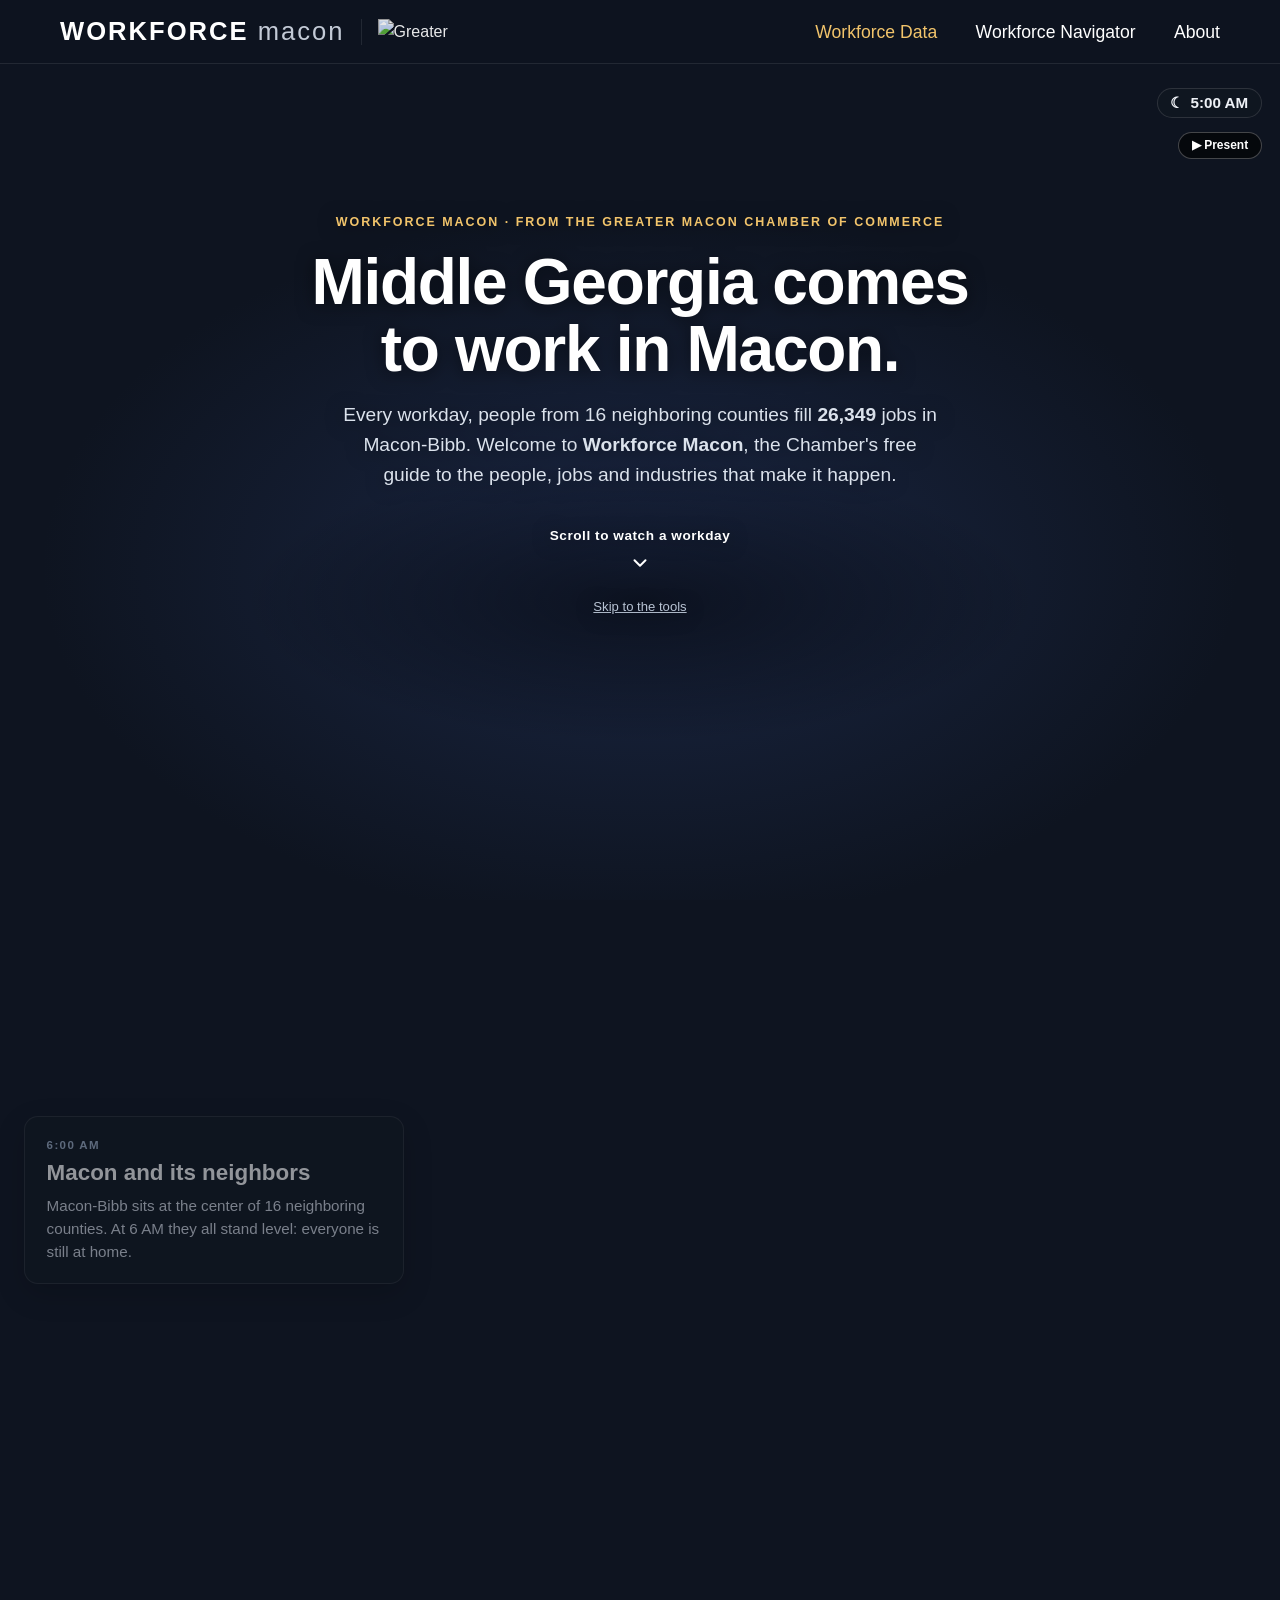
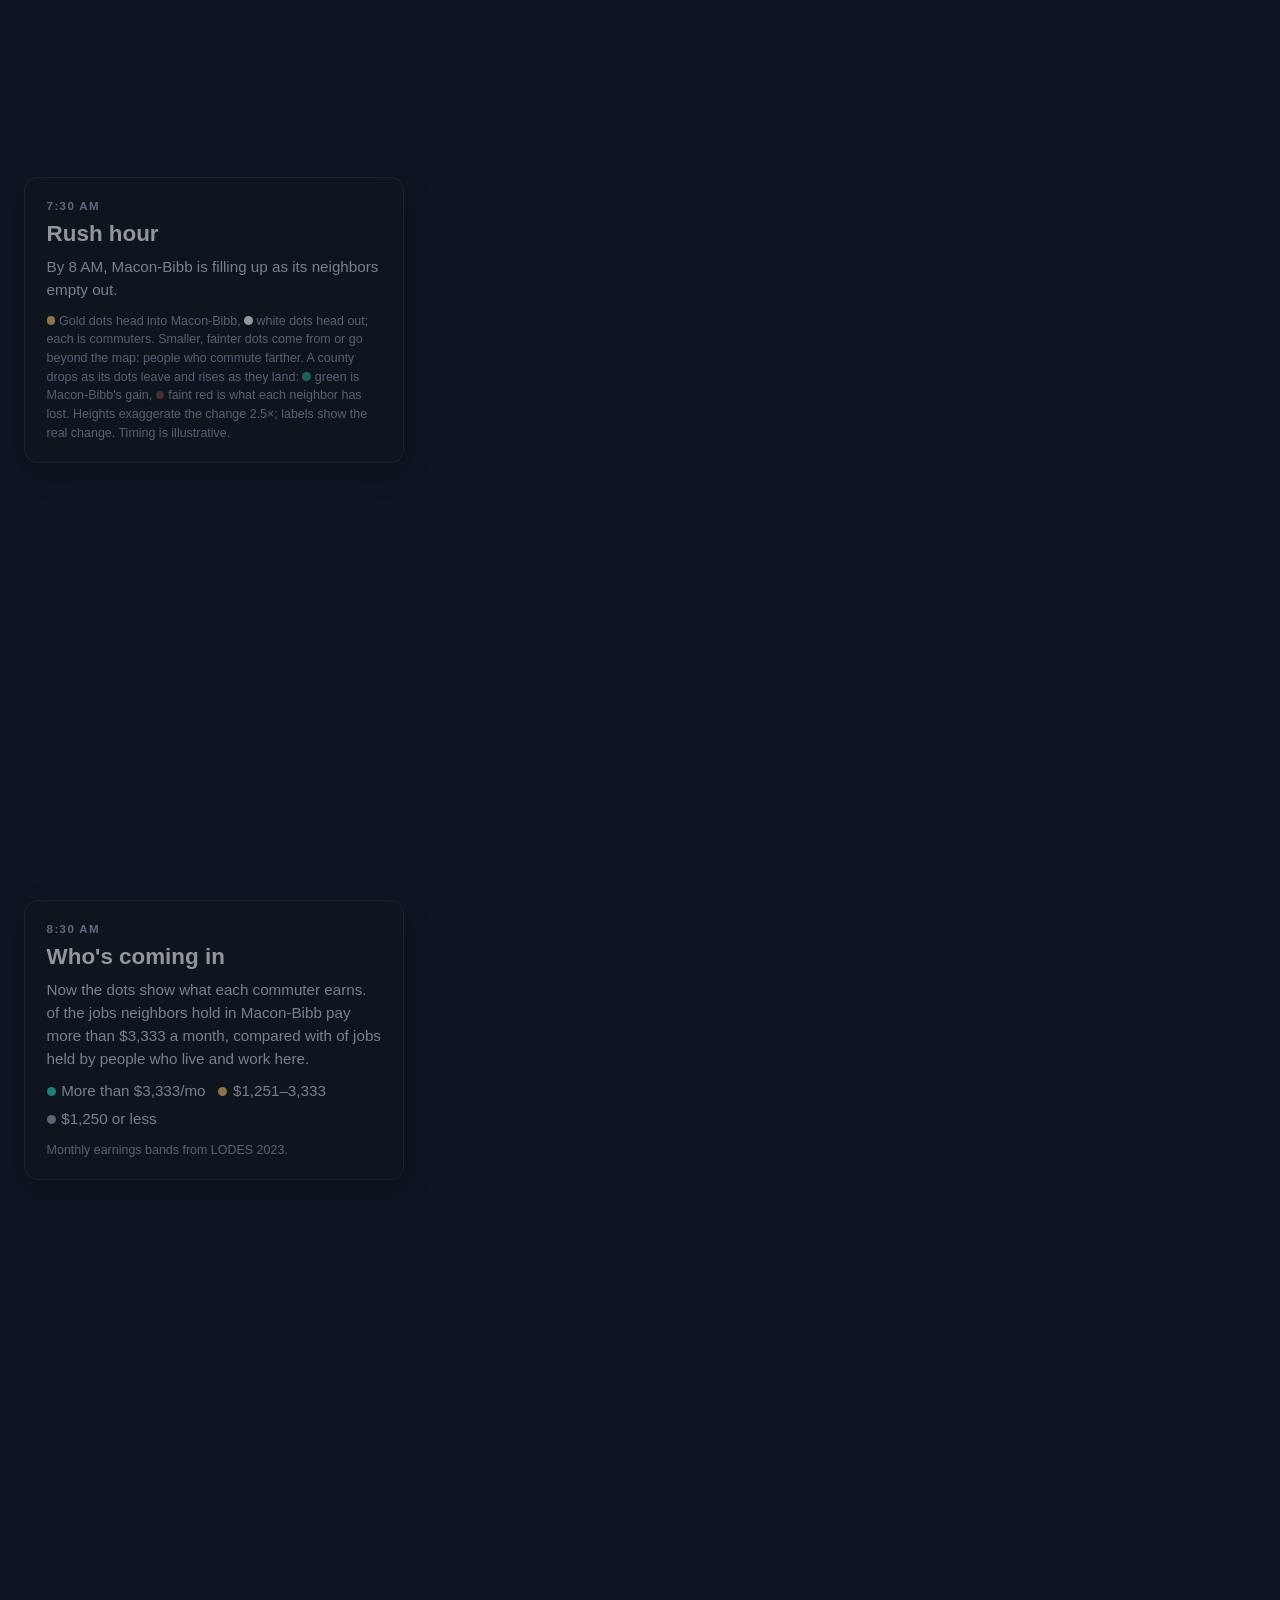
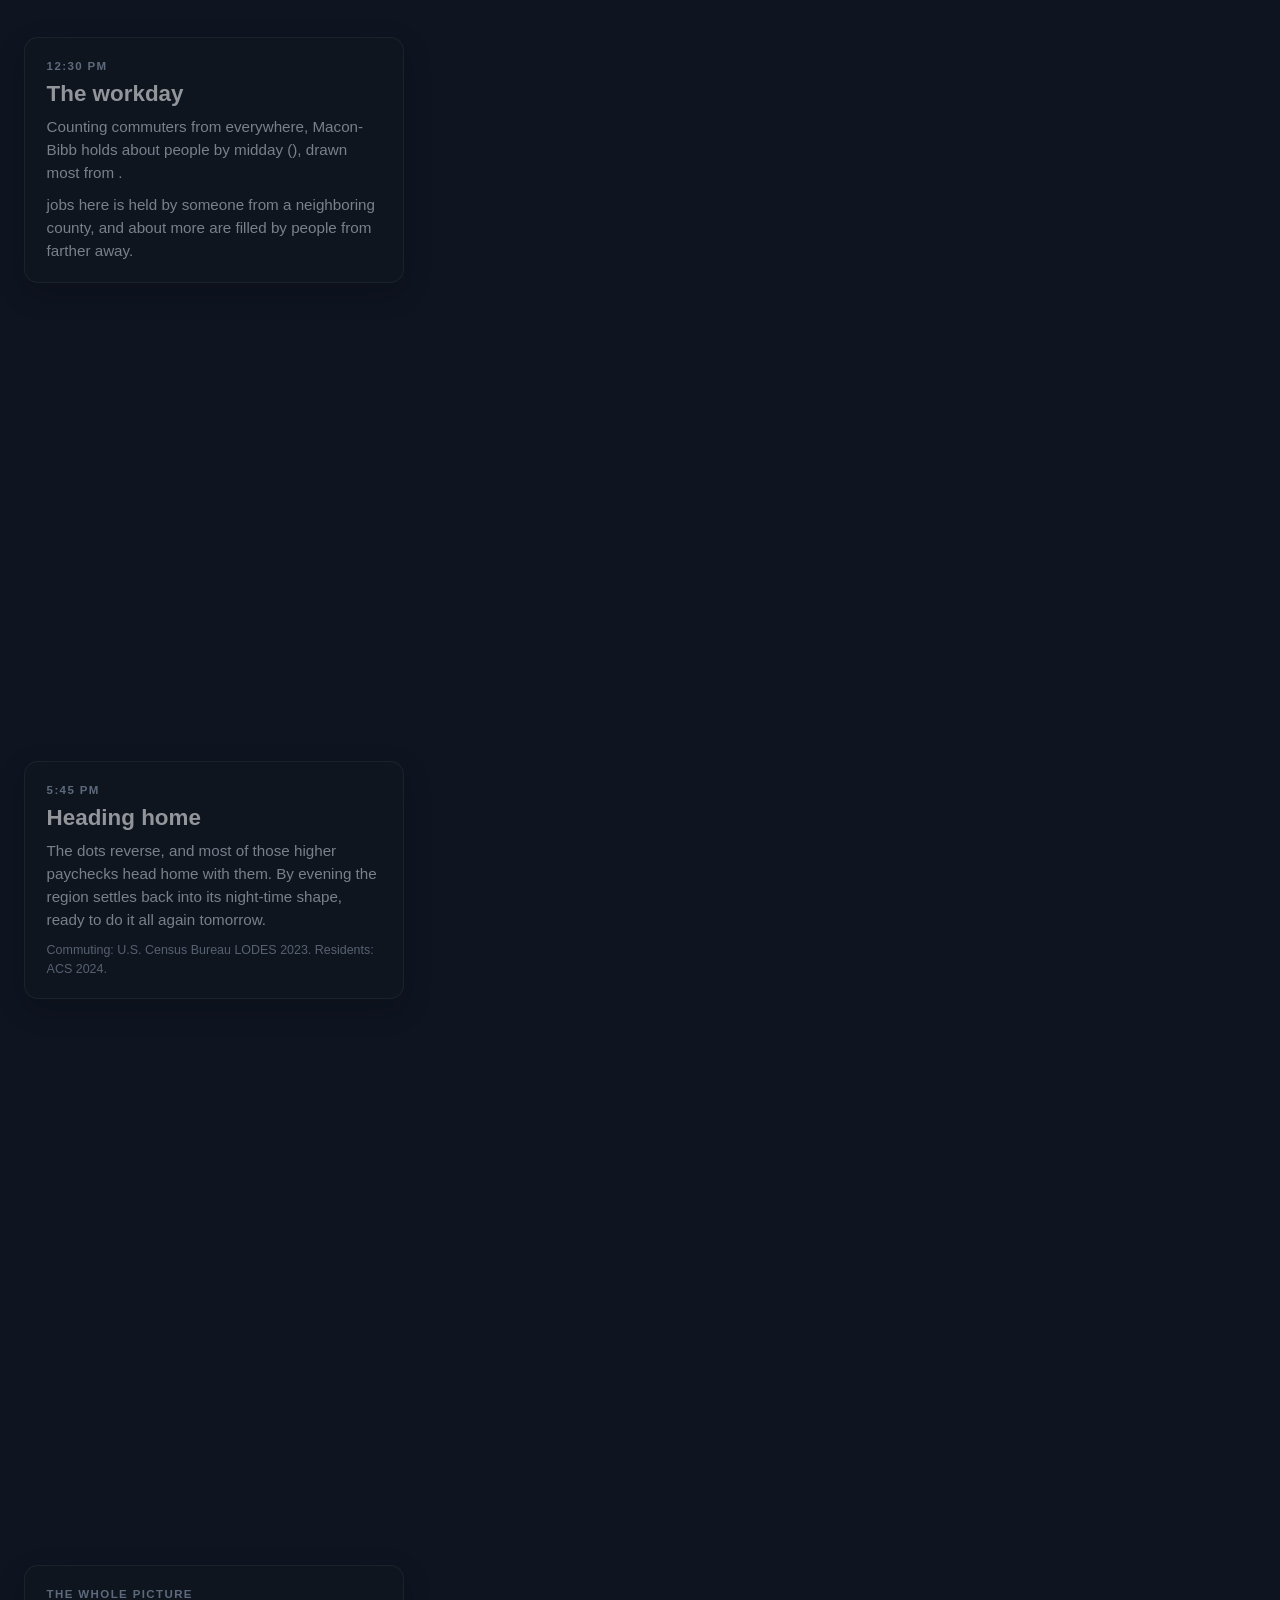
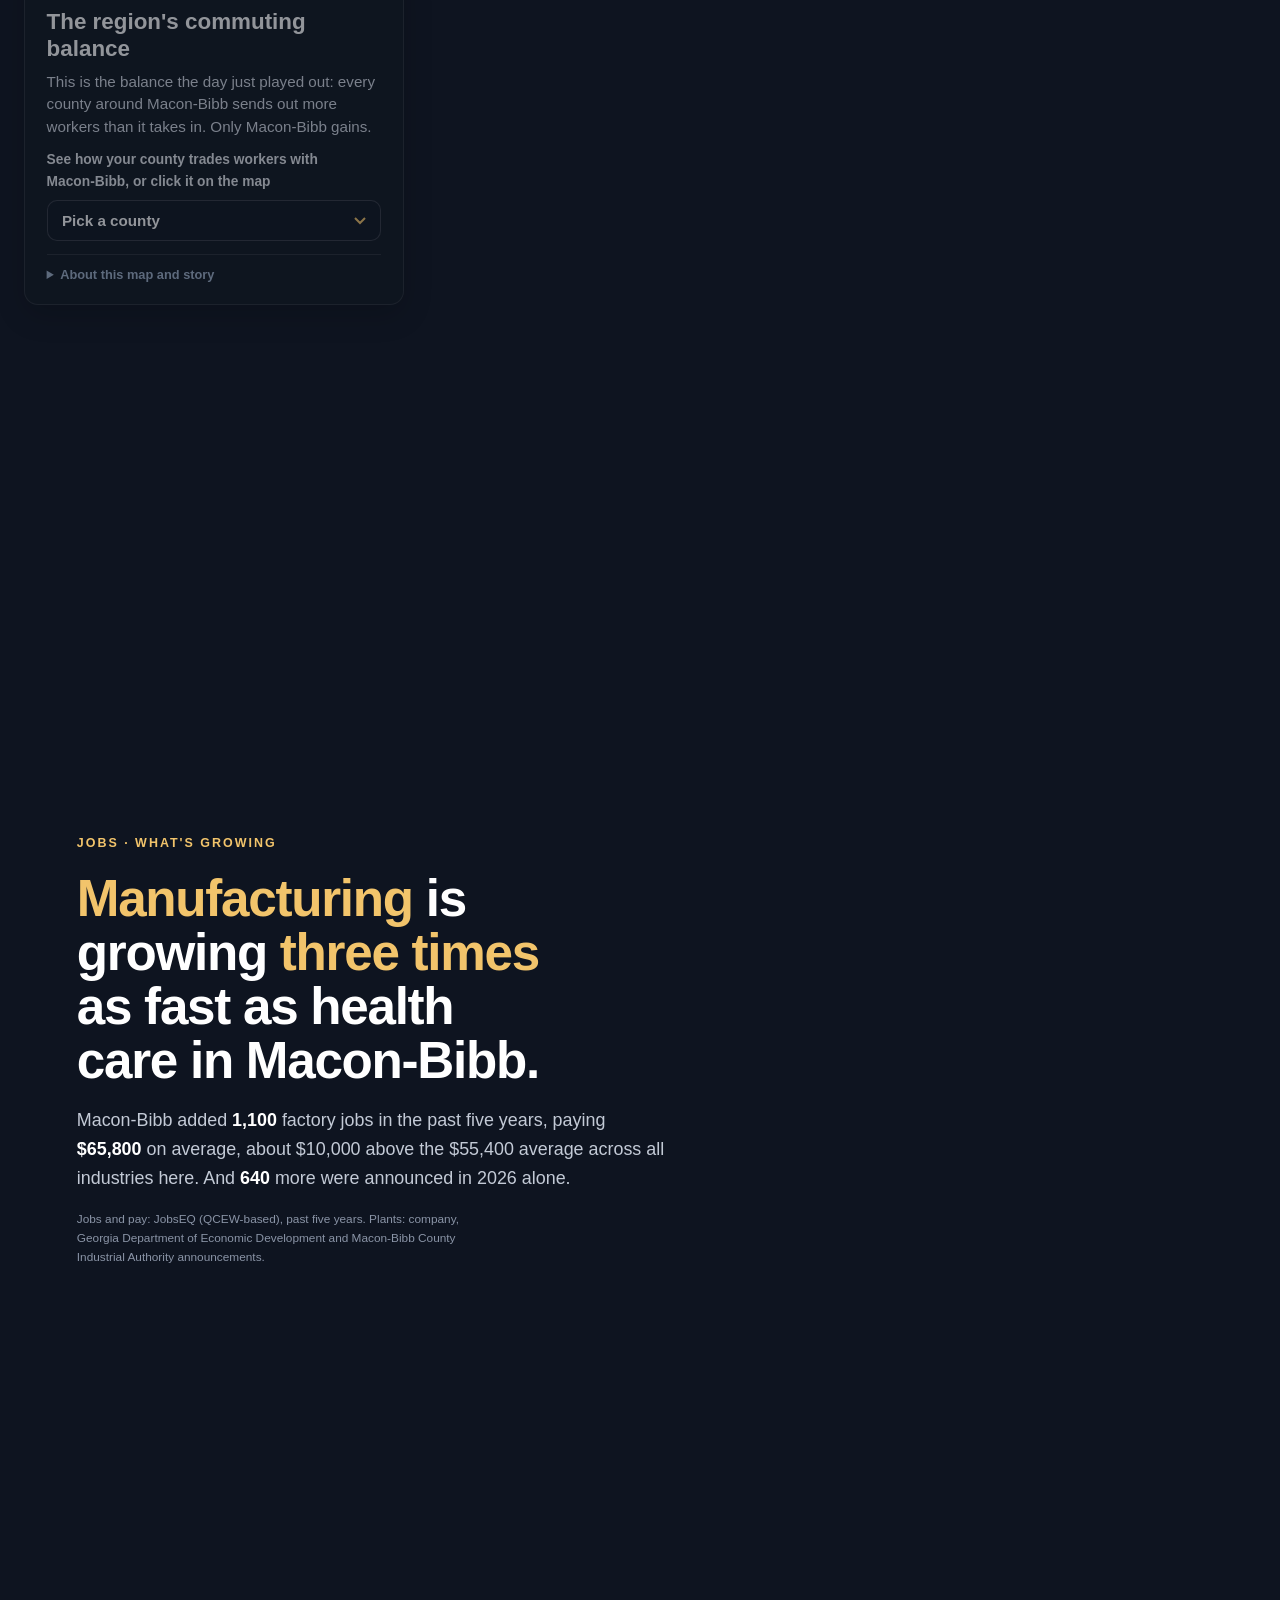
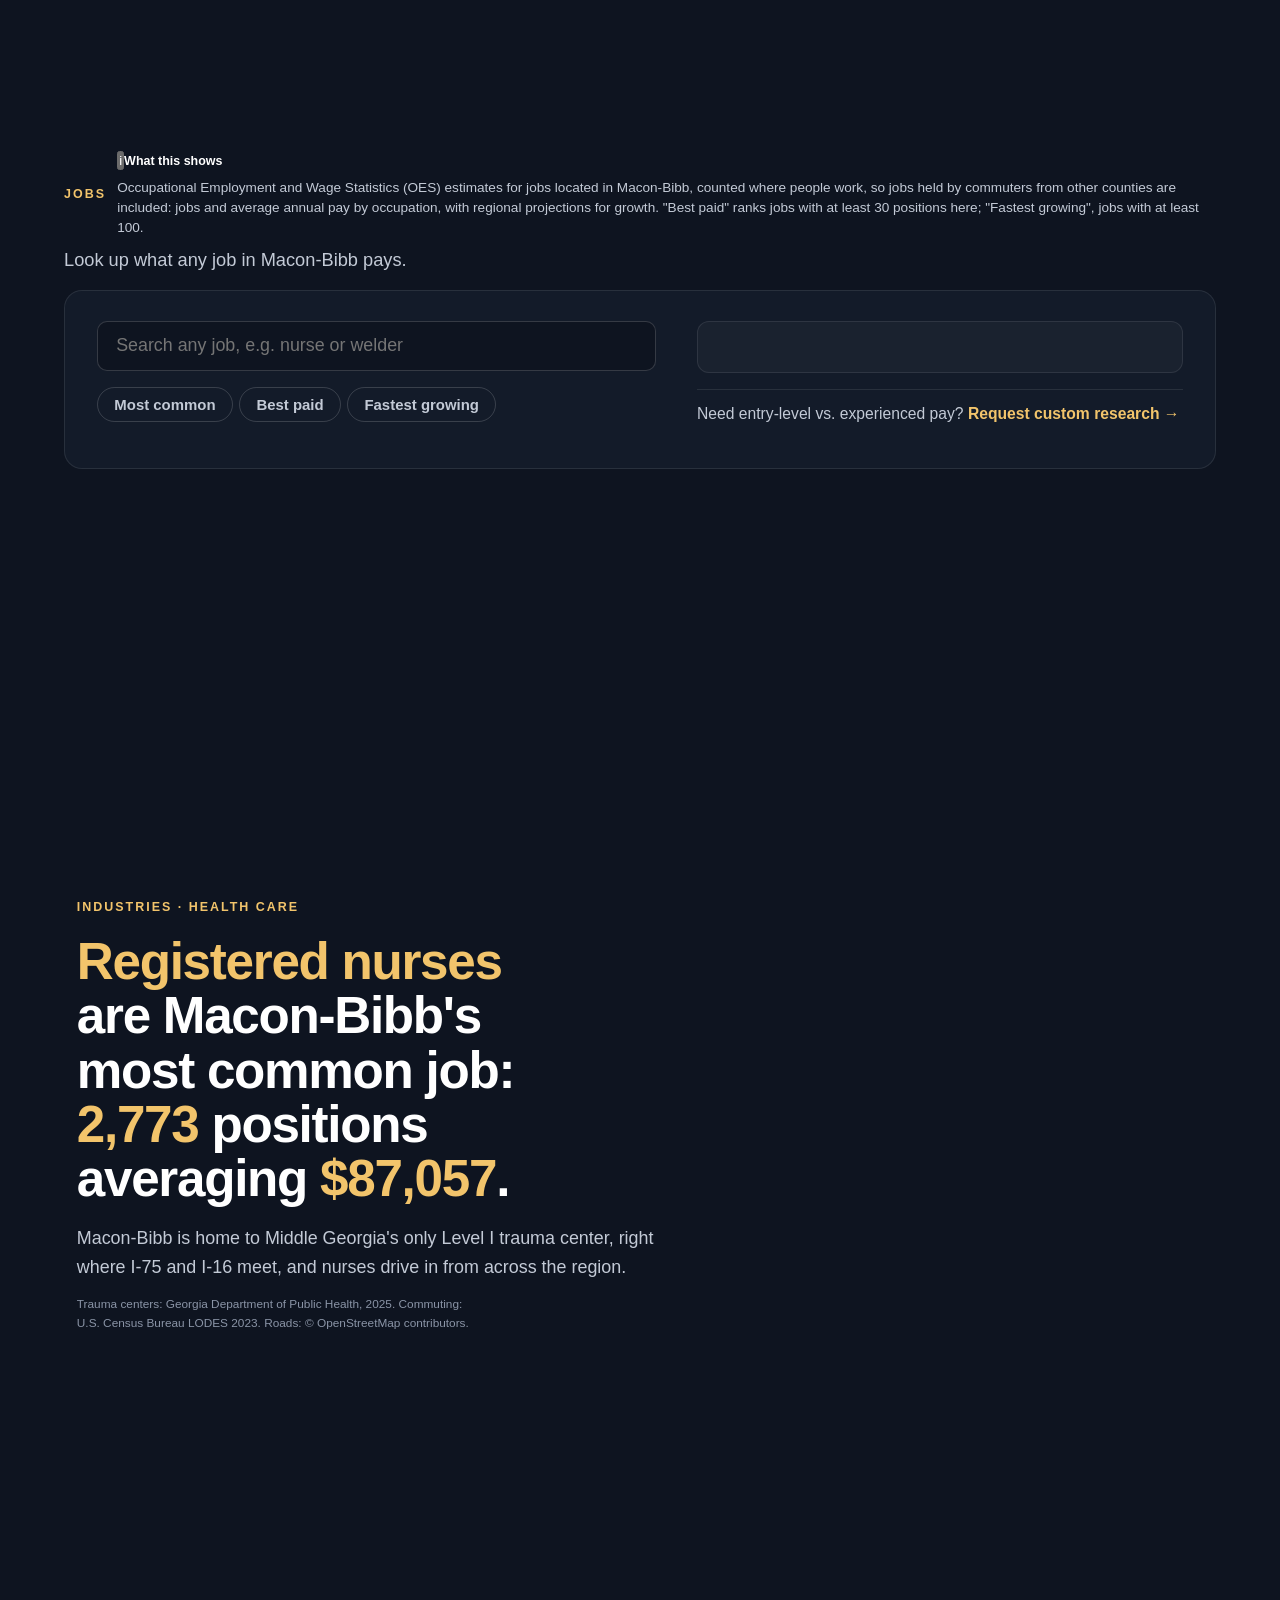
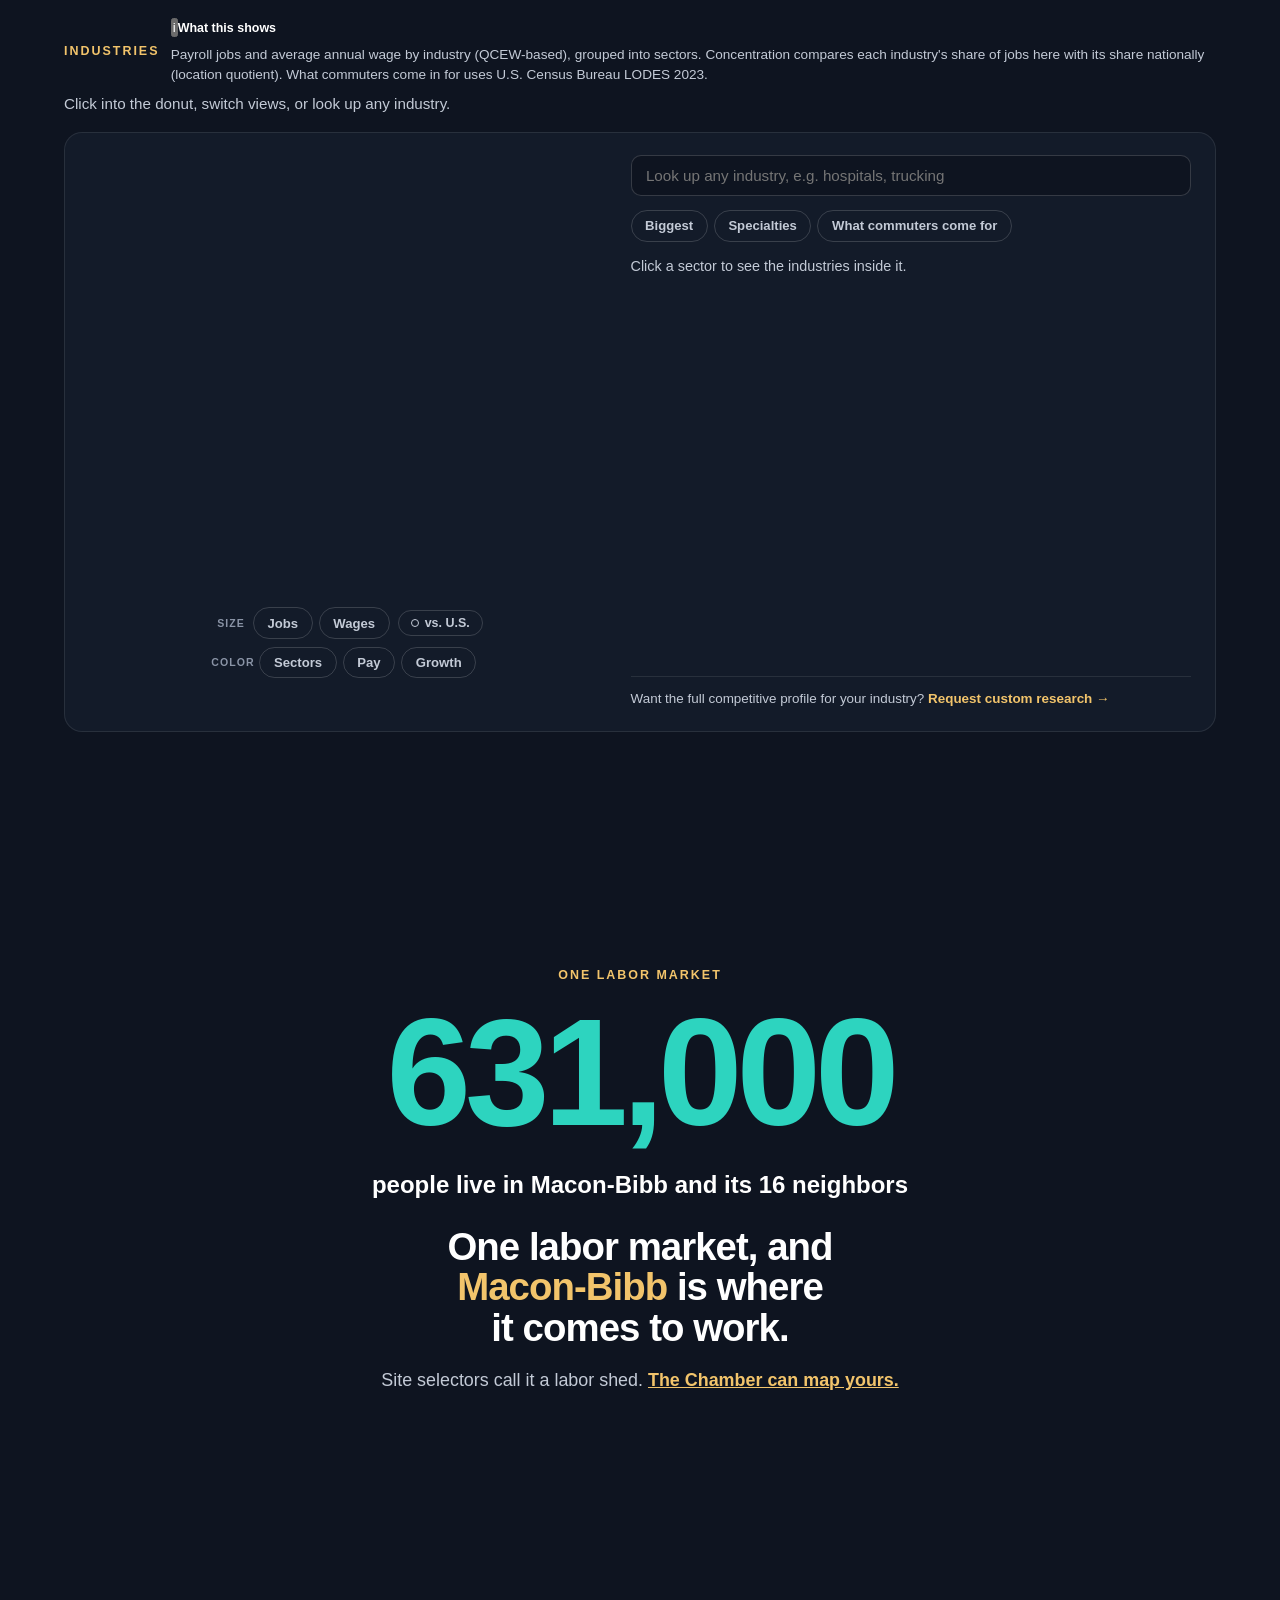
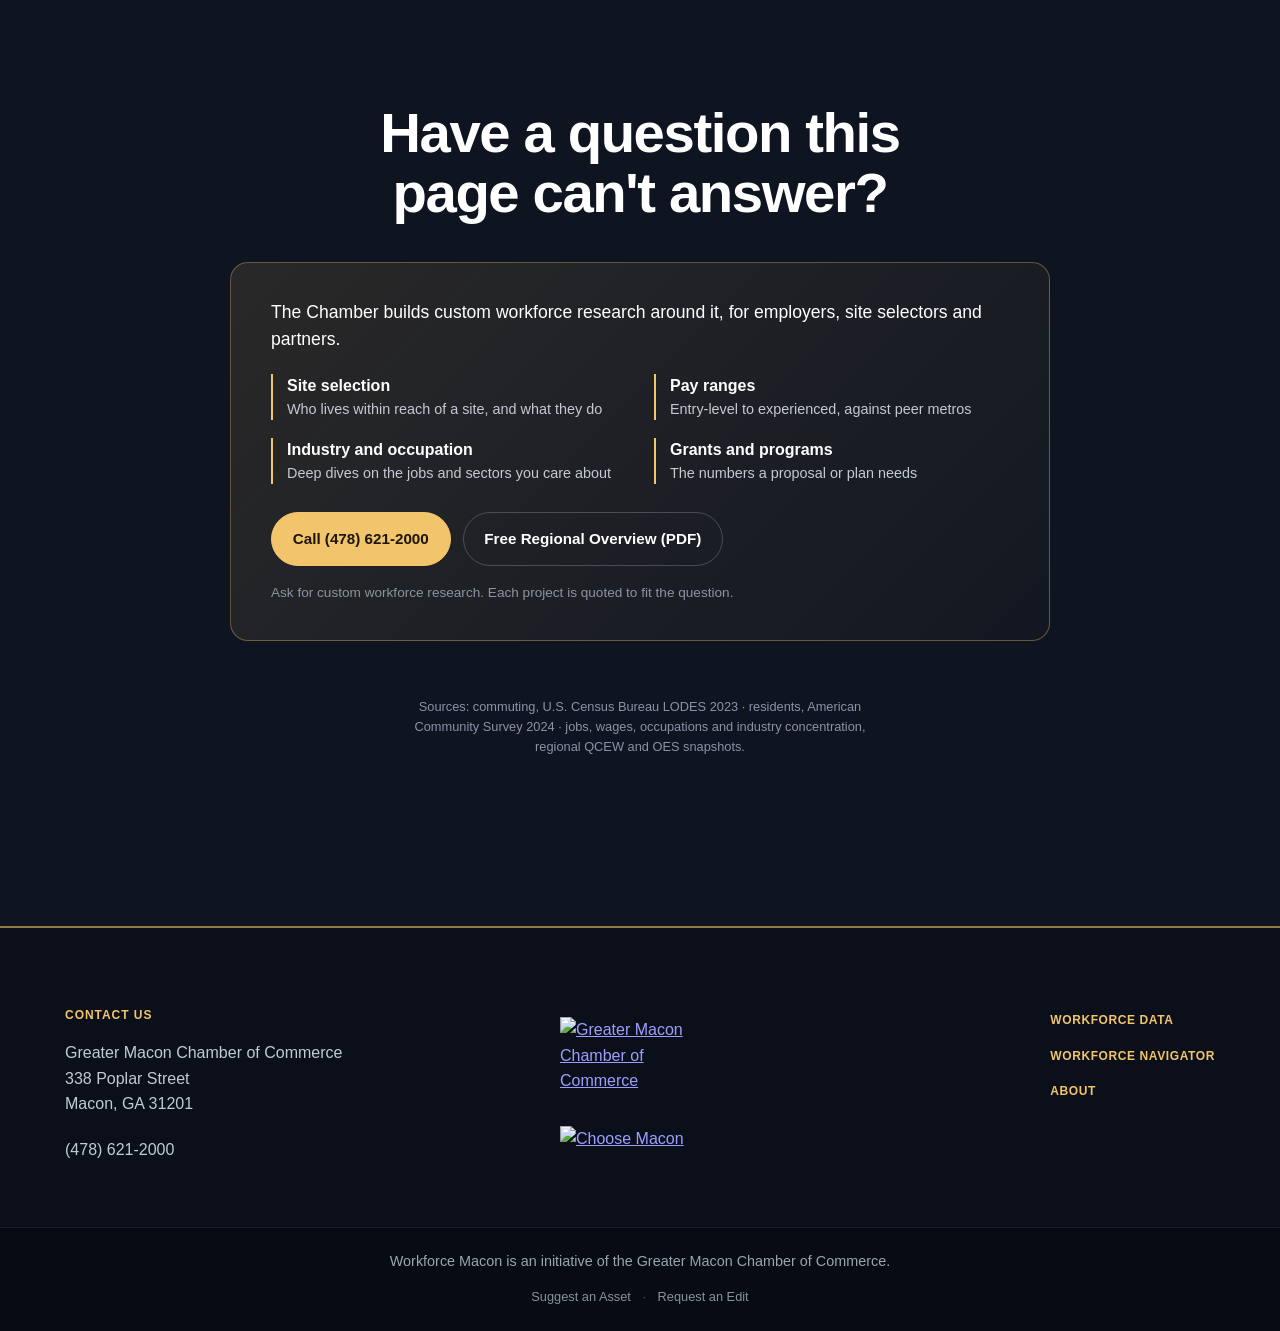
==== index.html @ c8b6be52 "The Chamber's logo in the header, beside the Workforce Macon name after a thin divider, linking to m" ====
<!DOCTYPE html>
<html lang="en" class="theme-night">
<head>
    <script>
      // The Navigator map used to be the homepage. Existing partner embeds
      // (iframes of maconworkforce.com/, with or without ?embed / ?theme) and
      // map links (?asset / ?preview) still go to the map.
      (function () {
        var q = new URLSearchParams(location.search);
        var framed = false; try { framed = window.self !== window.top; } catch (e) { framed = true; }
        if (framed || ['embed', 'theme', 'asset', 'preview'].some(function (k) { return q.has(k); })) {
          location.replace('navigator.html' + location.search + location.hash);
        }
      })();
      // Scroll build-ins (js/reveal.js). Skipped for reduced motion, and
      // switched off again if that script never loads, so nothing stays hidden.
      if (!(window.matchMedia && matchMedia('(prefers-reduced-motion: reduce)').matches)) {
        document.documentElement.classList.add('reveal-on');
        setTimeout(function () { if (!window.WFReveal) document.documentElement.classList.remove('reveal-on'); }, 4000);
      }
    </script>
    <meta charset="UTF-8">
    <meta name="viewport" content="width=device-width, initial-scale=1.0, viewport-fit=cover">
    <script>
      // Phones: the homepage as full-screen swipe scenes (js/scenes-phone.js, css/scenes-phone.css),
      // set before anything paints (and after the viewport tag, or a phone still measures 980px
      // wide). With Reduce Motion on, the scenes are calm: they fade from one to the next, with
      // no camera flights or drifting (html.calm).
      // (a phone turned sideways counts too: it's asked to turn upright, and turning back finds the scenes)
      if (window.matchMedia && matchMedia('(pointer: coarse) and (max-width: 700px), (pointer: coarse) and (orientation: landscape) and (min-width: 480px) and (max-height: 500px)').matches) {
        document.documentElement.classList.add('scenes');
        // every scene's height, locked in pixels (js/scenes-phone.js keeps it, but not while someone types)
        document.documentElement.style.setProperty('--sh', document.documentElement.clientHeight + 'px');
        if (matchMedia('(prefers-reduced-motion: reduce)').matches) document.documentElement.classList.add('calm');
        // A short phone (an SE, or Display Zoom), judged by its screen, not the visible area: the
        // keyboard shrinks that, and short-screen layouts mustn't switch on while someone types
        if (Math.max(screen.width, screen.height) < 700) document.documentElement.classList.add('short');
      }
    </script>
    <meta name="theme-color" content="#0e1420">
    <title>Workforce Macon · Middle Georgia's workforce, by the numbers</title>
    <meta name="description" content="Workforce Macon, from the Greater Macon Chamber of Commerce: how Middle Georgia comes to work in Macon-Bibb, and the jobs, industries and people behind it.">
    <meta property="og:site_name" content="Workforce Macon">
    <meta property="og:type" content="website">
    <meta property="og:title" content="Workforce Macon · Middle Georgia comes to work in Macon">
    <meta property="og:description" content="Every workday, people from 16 neighboring counties fill 26,349 jobs in Macon-Bibb. Workforce Macon shows who they are and the jobs that pull them in.">
    <meta property="og:url" content="https://maconworkforce.com/">
    <meta property="og:image" content="https://maconworkforce.com/assets/icons/icon-512.png">
        <link rel="icon" type="image/png" sizes="32x32" href="assets/icons/favicon-32.png">
        <link rel="icon" type="image/png" sizes="16x16" href="assets/icons/favicon-16.png">
        <link rel="apple-touch-icon" href="assets/icons/apple-touch-icon.png">
        <link rel="manifest" href="site.webmanifest">
        <link rel="stylesheet" href="css/theme.css">
        <link rel="stylesheet" href="css/main.css">
        <link rel="stylesheet" href="css/viz.css">
        <link rel="stylesheet" href="css/components.css">
    <link rel="stylesheet" href="css/reveal.css">
    <link rel="stylesheet" href="css/commute-intro.css">
    <link rel="stylesheet" href="css/chapters.css">
    <link rel="stylesheet" href="css/scenes-phone.css">
        <!-- Then what the opening 3D scene needs, downloading while the page paints (the scripts
             themselves are deferred, so the words and the opening picture show first; js/commute-intro.js) -->
        <link rel="preload" href="https://unpkg.com/deck.gl@9.0.38/dist.min.js" as="script">
        <link rel="preload" href="https://d3js.org/d3.v7.min.js" as="script">
        <link rel="preload" href="data/commute-region.json" as="fetch" crossorigin>
        <link rel="preload" href="data/Population%20By%20County.csv" as="fetch" crossorigin>
        <link rel="preload" href="data/Net%20Commuting%20LODES.csv" as="fetch" crossorigin>
        <link rel="preload" href="data/major-highways.geojson" as="fetch" crossorigin>
</head>
<body class="page-home">
    <!-- Phones turned sideways: too short a screen for the maps and tools, so a card asks to turn upright (css/scenes-phone.css) -->
    <div class="turn-upright" role="dialog" aria-labelledby="turn-upright-title">
        <div class="turn-upright__card">
            <svg viewBox="0 0 48 48" width="48" height="48" aria-hidden="true"><rect x="15" y="6" width="18" height="36" rx="4" fill="none" stroke="currentColor" stroke-width="2.5"/><path d="M21 37h6" stroke="currentColor" stroke-width="2.5" stroke-linecap="round"/></svg>
            <p class="turn-upright__title" id="turn-upright-title">Turn your phone upright</p>
            <p>Workforce Macon is made to be read with your phone held upright.</p>
            <button type="button" class="turn-upright__go">Continue anyway</button>
        </div>
    </div>
    <header class="main-header">
        <div class="container">
            <div class="logo">
                <a href="index.html"><h1>WORKFORCE <span class="accent">macon</span></h1></a>
                <a class="logo-chamber" href="https://maconchamber.com/" target="_blank" rel="noopener"><img src="assets/logos/greater macon chamber white lockup.svg" alt="Greater Macon Chamber of Commerce" width="250" height="79"></a>
            </div>
            <button class="nav-toggle" id="nav-toggle" aria-label="Toggle navigation" aria-expanded="false">
                <span></span><span></span><span></span>
            </button>
            <nav class="main-nav" id="main-nav">
                <ul>
                    <li><a href="index.html" class="nav-link active">Workforce Data</a></li>
                    <li><a href="navigator.html" class="nav-link">Workforce Navigator</a></li>
                    <li><a href="about.html" class="nav-link">About</a></li>
                    <!-- Phones: the homepage's sections, in place of the section bar (css/main.css) -->
                    <li class="nav-section-title" aria-hidden="true">On this page</li>
                    <li class="nav-section"><a href="#section-commute" class="nav-link">Commute</a></li>
                    <li class="nav-section"><a href="#jobs" class="nav-link">Jobs</a></li>
                    <li class="nav-section"><a href="#industries" class="nav-link">Industries</a></li>
                    <li class="nav-section"><a href="#custom-research" class="nav-link">Custom research</a></li>
                </ul>
            </nav>
        </div>
    </header>

    <main class="main-content">
        <!-- Welcome + commuting intro: a short 3D scroll story (js/commute-intro.js) -->
        <section class="ci" id="section-commute" aria-label="How Middle Georgia commutes to Macon-Bibb">
            <div class="ci-stage" id="ci-stage" data-pad-left="400" data-pad-breakpoint="900">
                <div class="ci-shadow" aria-hidden="true"></div>
                <!-- Phones: a picture of the opening Macon-Bibb block, shown at once while the 3D starts up (tools/render-poster.js) -->
                <img class="ci-poster" src="assets/story/opening-phone.png" alt="" aria-hidden="true" width="278" height="218" fetchpriority="high" decoding="async">
                <div id="ci-map" aria-hidden="true"></div>
                <div class="ci-time" aria-hidden="true"><span id="ci-time-icon">☾</span><span id="ci-time-label">5:00 AM</span></div>
                <div class="ci-tip" id="ci-tip"></div>
                <!-- Phones: the story's captions as subtitles, pinned under the map (js/commute-intro.js) -->
                <div class="ci-caption" id="ci-caption" aria-hidden="true"><div class="ci-caption__text"><b></b><span></span></div><div class="ci-caption__dots"></div></div>
                <!-- Present mode: fullscreen, arrow keys step through the cards (js/commute-intro.js) -->
                <button type="button" class="ci-pill ci-present" id="ci-present" title="Present this story (P)">▶ Present</button>
                <div class="ci-present-hint" aria-hidden="true">← → to step · Esc to exit</div>
                <!-- Live pulse: Macon-Bibb's head count through the day -->
                <div class="ci-pulse">
                    <span class="ci-pulse__label">In Macon-Bibb now · residents ± commuters</span>
                    <span class="ci-pulse__row"><b id="ci-pulse-num">156,580</b><span class="ci-pulse__chg" id="ci-pulse-chg">all residents home</span></span>
                    <span class="ci-pulse__plot"><svg class="ci-pulse__chart" viewBox="0 0 260 48" width="260" height="48" aria-hidden="true"></svg><i class="ci-pulse__dot" aria-hidden="true"></i></span>
                    <span class="ci-pulse__axis" aria-hidden="true"><span>5 AM</span><span>Noon</span><span>9 PM</span></span>
                </div>
                <!-- The finished map's controls, stats and key (fade in as the story becomes the map) -->
                <div class="ci-overlay ci-tools">
                    <button type="button" class="ci-pill" id="ci-hwy" aria-pressed="false"><span class="ci-pill__dot" aria-hidden="true"></span>Highways</button>
                    <button type="button" class="ci-pill" id="ci-png">⤓ PNG</button>
                </div>
                <div class="ci-overlay ci-stats">
                    <b data-ci="statRegion"></b><span>Total regional population</span>
                    <b class="ci-stats__bibb" data-ci="statBibb"></b><span>Macon-Bibb population</span>
                </div>
                <div class="ci-overlay ci-key">
                    <span class="ci-key__title">Map key</span>
                    <span><i style="background:#299e77"></i>Macon-Bibb County (net gain)</span>
                    <span><i style="background:linear-gradient(90deg, #4e4f72, #a05761)"></i>Net loss of workers (stronger = more)</span>
                    <span class="ci-key__gainer"><i style="background:#1f6a56"></i>Net gain of workers</span>
                </div>
            </div>
            <div class="ci-steps">
                <div class="ci-step ci-step--welcome" data-time="5">
                    <div class="ci-welcome">
                        <p class="ci-eyebrow">Workforce Macon · from the Greater Macon Chamber of Commerce</p>
                        <h1>Middle Georgia comes to work in Macon.</h1>
                        <p class="ci-lede">Every workday, people from 16 neighboring counties fill <strong data-ci="inFromRegion">26,349</strong> jobs in Macon-Bibb. Welcome to <b>Workforce Macon</b>, the Chamber's free guide to the people, jobs and industries that make it happen.</p>
                        <a class="ci-scroll" href="#ci-dawn">Scroll to watch a workday
                            <svg width="22" height="22" viewBox="0 0 24 24" fill="none" stroke="currentColor" stroke-width="2.2" stroke-linecap="round" stroke-linejoin="round" aria-hidden="true"><polyline points="6 9 12 15 18 9"/></svg>
                        </a>
                        <a class="ci-skip" href="#jobs">Skip to the tools</a>
                    </div>
                </div>
                <div class="ci-step" data-time="6" id="ci-dawn" data-moment="6am"><div class="ci-card">
                    <div class="ci-when">6:00 AM</div>
                    <h2>Macon and its neighbors</h2>
                    <p class="ci-short">Everyone is still at home.</p>
                    <p class="ci-long">Macon-Bibb sits at the center of 16 neighboring counties. At 6 AM they all stand level: everyone is still at home.</p>
                </div></div>
                <div class="ci-step" data-time="7.5" data-moment="8am"><div class="ci-card">
                    <div class="ci-when">7:30 AM</div>
                    <h2>Rush hour</h2>
                    <p class="ci-short">Neighbors stream in to fill <strong data-ci="inFromRegion">26,349</strong> jobs.</p>
                    <p class="ci-long">By 8 AM, Macon-Bibb is filling up as its neighbors empty out.</p>
                    <p class="ci-note ci-long"><span class="ci-swatch" style="background:#f2c46b"></span>Gold dots head into Macon-Bibb, <span class="ci-swatch" style="background:#fff"></span>white dots head out; each is <span data-ci="perDot"></span> commuters. Smaller, fainter dots come from or go beyond the map: people who commute farther. A county drops as its dots leave and rises as they land: <span class="ci-swatch" style="background:rgba(52,211,153,0.75)"></span>green is Macon-Bibb's gain, <span class="ci-swatch" style="background:rgba(248,113,113,0.45)"></span>faint red is what each neighbor has lost. Heights exaggerate the change 2.5×; labels show the real change. Timing is illustrative.</p>
                </div></div>
                <div class="ci-step ci-step--full" data-time="8.5" data-moment="pay"><div class="ci-card">
                    <div class="ci-when">8:30 AM</div>
                    <h2>Who's coming in</h2>
                    <p class="ci-short">The dots now show pay: <strong data-ci="payIn"></strong> of the jobs neighbors hold here pay over $3,333 a month.</p>
                    <p class="ci-long">Now the dots show what each commuter earns. <strong data-ci="payIn"></strong> of the jobs neighbors hold in Macon-Bibb pay more than $3,333 a month, compared with <strong data-ci="payLocal"></strong> of jobs held by people who live and work here.</p>
                    <p class="ci-paykey ci-long"><span><i style="background:rgb(45,212,191)"></i>More than $3,333/mo</span><span><i style="background:rgb(242,196,107)"></i>$1,251–3,333</span><span><i style="background:rgb(160,170,190)"></i>$1,250 or less</span></p>
                    <p class="ci-note ci-long">Monthly earnings bands from LODES 2023.</p>
                </div></div>
                <div class="ci-step" data-time="12.5" data-moment="noon"><div class="ci-card">
                    <div class="ci-when">12:30 PM</div>
                    <h2>The workday</h2>
                    <p class="ci-short"><strong data-ci="oneIn"></strong> jobs here goes to a neighbor.</p>
                    <p class="ci-long">Counting commuters from everywhere, Macon-Bibb holds about <strong data-ci="bibbDay"></strong> people by midday (<span data-ci="bibbPct"></span>), drawn most from <span data-ci="topSources"></span>.</p>
                    <p class="ci-long"><strong data-ci="oneIn"></strong> jobs here is held by someone from a neighboring county, and about <strong data-ci="farIn"></strong> more are filled by people from farther away.</p>
                </div></div>
                <div class="ci-step ci-step--full" data-time="17.75" data-moment="evening"><div class="ci-card">
                    <div class="ci-when">5:45 PM</div>
                    <h2>Heading home</h2>
                    <p class="ci-short">The dots head home, and the region settles back for the night.</p>
                    <p class="ci-long">The dots reverse, and most of those higher paychecks head home with them. By evening the region settles back into its night-time shape, ready to do it all again tomorrow.</p>
                    <p class="ci-note ci-long">Commuting: U.S. Census Bureau LODES 2023. Residents: ACS 2024.</p>
                </div></div>
                <div class="ci-step ci-step--map" data-time="21" id="section-region" data-moment="map"><div class="ci-card">
                    <div class="ci-when">The whole picture</div>
                    <h2>The region's commuting balance</h2>
                    <!-- phones: the map key, in the card (the map's own key would sit under it) -->
                    <p class="ci-key-inline"><span><i style="background:#299e77"></i>Macon-Bibb gains workers</span><span><i style="background:linear-gradient(90deg, #4e4f72, #a05761)"></i>Others lose them (redder = more)</span></p>
                    <p class="ci-long">This is the balance the day just played out: every county around Macon-Bibb sends out more workers than it takes in. Only Macon-Bibb gains.</p>
                    <div class="ci-county" id="counties-tool">
                        <label class="ci-county__pick">
                            <span class="ci-long">See how your county trades workers with <span class="nw">Macon-Bibb</span>, or click it on the map</span><span class="ci-short">Pick your county</span>
                            <select id="cty-select" aria-label="Pick a county"><option value="">Pick a county</option></select>
                        </label>
                        <div class="cty-card" id="cty-card" aria-live="polite" hidden></div>
                    </div>
                    <details class="ci-method">
                        <summary>About this map and story</summary>
                        <p class="ci-note">Net commuting = jobs located in the county minus employed residents (LODES 2023). Population: ACS 2024. Click the <b>Highways</b> button for the region's major roads.</p>
                        <p class="ci-note">Presenting this story? Press <b>P</b> or <b>▶ Present</b> for full screen, and use each card's "Link to this moment" to jump straight to a point in the day.</p>
                        <ul>
                            <li><b>Real data.</b><span> Commuting comes from the U.S. Census Bureau's LODES 2023, which counts jobs, not people: someone with two jobs counts twice. Residents come from the American Community Survey 2024.</span></li>
                            <li><b>From everywhere.</b><span> Dots between counties are real flows between Macon-Bibb and each neighbor. Dots to and from the edge of the map stand for everyone else: all of Macon-Bibb's commuting with places beyond its neighbors, and each neighbor's net exchange with places other than Macon-Bibb. Together, each county's midday change equals its net commuting on the map.</span></li>
                            <li><b>Farther is fuzzier.</b><span> LODES sometimes places a job at a company's reporting address rather than where the work happens, which mostly inflates long-distance flows. That's why those dots are fainter.</span></li>
                            <li><b>Illustrative.</b><span> Departure and return times, straight-line routes, and every job filled at once. Real days include shift work, part-time jobs and people working from home.</span></li>
                            <li><b>Drawn to be seen.</b> Heights exaggerate each county's change 2.5×, and each dot stands for about <span data-ci="perDot"></span> jobs. The labels and the counter show the real figures.</li>
                        </ul>
                    </details>
                </div></div>
            </div>
        </section>

        <!-- Section rail (right edge on wide screens; pill bar on phones) -->
        <nav class="page-jumpnav" aria-label="Page sections">
            <a href="#section-commute">Commute</a>
            <a href="#counties">Your county</a>
            <a href="#jobs">Jobs</a>
            <a href="#industries">Industries</a>
            <a href="#custom-research">Custom research</a>
        </nav>

        <!-- Stop 2 · Jobs: a title slide (manufacturing, where jobs are growing), then the tool -->
        <div class="stop-intro stop-intro--map stop-intro--grow">
            <!-- Drawn by js/growth-intro-map.js: Macon-Bibb, its interstates, and the new manufacturers rising year by year (hover one for its story) -->
            <svg class="intro-map" id="grow-intro-map" role="group" aria-label="Map of new and expanding manufacturers in Macon-Bibb, 2015 to 2026"></svg>
            <div class="stop-intro__inner">
                <p class="chapter-kicker">Jobs · What's growing</p>
                <h2 class="chapter-finding" id="find-industries"><em>Manufacturing</em> is growing <em>three times</em> as fast as health care in <span class="nw">Macon-Bibb</span>.</h2>
                <p class="chapter-dek" id="grow-dek"><span class="nw">Macon-Bibb</span> added <b>1,100</b> factory jobs in the past five years, paying <b>$65,800</b> on average, about $10,000 above the $55,400 average across all industries here. And <b>640</b> more were announced in 2026 alone.</p>
                <div class="grow-bars" id="grow-bars" aria-label="Job growth over the past five years"></div>
                <p class="intro-cue" aria-hidden="true">Where the plants are</p>
                <p class="intro-source">Jobs and pay: JobsEQ (QCEW-based), past five years. Plants: company, Georgia Department of Economic Development and Macon-Bibb County Industrial Authority announcements.</p>
            </div>
        </div>
        <section class="stop" id="jobs">
            <div class="stop-label">
                <p class="chapter-kicker">Jobs <span class="info-btn-wrap"><button type="button" class="info-btn" aria-label="About this data">i</button><span class="info-popover"><strong>What this shows</strong><span>Occupational Employment and Wage Statistics (OES) estimates for jobs located in Macon-Bibb, counted where people work, so jobs held by commuters from other counties are included: jobs and average annual pay by occupation, with regional projections for growth. "Best paid" ranks jobs with at least 30 positions here; "Fastest growing", jobs with at least 100.</span></span></span></p>
                <p class="stop-label__text">Look up what any job in Macon-Bibb pays.</p>
            </div>
            <div class="tool-panel">
                <div class="tool-col">
                    <label class="tool-search">
                        <span class="sr-only">Search <span id="job-count">802</span> occupations</span>
                        <input id="job-q" type="search" placeholder="Search any job, e.g. nurse or welder" autocomplete="off">
                        <ul class="tool-matches" id="job-list" hidden></ul>
                    </label>
                    <div class="seg" id="job-sorts" role="group" aria-label="Rank jobs by">
                        <button type="button" data-view="common" aria-label="Most common"><span class="tab-long">Most common</span><span class="tab-short">Common</span></button>
                        <button type="button" data-view="paid">Best paid</button>
                        <button type="button" data-view="growing" aria-label="Fastest growing"><span class="tab-long">Fastest growing</span><span class="tab-short">Growing</span></button>
                    </div>
                    <ol class="rank-list" id="job-rank"></ol>
                </div>
                <div class="tool-col tool-col--result">
                    <div class="tool-result" id="job-result" aria-live="polite"></div>
                    <p class="tool-upsell">Need entry-level vs. experienced pay? <a href="#custom-research">Request custom research →</a></p>
                </div>
            </div>
        </section>

        <!-- Stop 3 · Industries: a title slide (health care, the largest sector), then the tool -->
        <div class="stop-intro stop-intro--map">
            <!-- Drawn by js/jobs-intro-map.js: Macon-Bibb's outline, its highways, and the trauma center rising where it stands -->
            <svg class="intro-map" id="jobs-intro-map" aria-hidden="true"></svg>
            <div class="stop-intro__inner">
                <p class="chapter-kicker">Industries · Health care</p>
                <h2 class="chapter-finding" id="find-occ"><em>Registered nurses</em> are <span class="nw">Macon-Bibb</span>'s most common job: <em>2,779</em> positions averaging <em>$87,600</em>.</h2>
                <p class="intro-cue" aria-hidden="true">Where they work</p>
                <p class="chapter-dek" id="occ-commute-note">Macon-Bibb is home to Middle Georgia's only Level I trauma center, right where <span class="nw">I-75</span> and <span class="nw">I-16</span> meet, and nurses drive in from across the region.</p>
                <p class="intro-source">Trauma centers: Georgia Department of Public Health, 2025. Commuting: U.S. Census Bureau LODES 2023. Roads: © OpenStreetMap contributors.</p>
            </div>
        </div>
        <section class="stop" id="industries">
            <div class="stop-label">
                <p class="chapter-kicker">Industries <span class="info-btn-wrap"><button type="button" class="info-btn" aria-label="About this data">i</button><span class="info-popover"><strong>What this shows</strong><span>Payroll jobs and average annual wage by industry (QCEW-based), grouped into sectors. Concentration compares each industry's share of jobs here with its share nationally (location quotient). What commuters come in for uses U.S. Census Bureau LODES 2023.</span></span></span></p>
                <p class="stop-label__text">Click into the donut, switch views, or look up any industry.</p>
                <!-- Phone swipe scenes: the look-up opens from a button beside the menu (css/scenes-phone.css) -->
                <button type="button" class="ind-find" aria-label="Look up an industry" aria-expanded="false" aria-controls="strength-q"><svg viewBox="0 0 24 24" width="20" height="20" aria-hidden="true"><circle cx="10.5" cy="10.5" r="6.5" fill="none" stroke="currentColor" stroke-width="2"/><path d="M15.5 15.5 21 21" stroke="currentColor" stroke-width="2" stroke-linecap="round"/></svg></button>
            </div>
            <div class="tool-panel tool-panel--donut">
                <div class="donut-wrap">
                    <!-- Inside a sector: the way back out, beside the donut (js/workforce-data.js) -->
                    <button type="button" class="donut-up" id="donut-up" aria-label="Back to all sectors" title="Back to all sectors" hidden><svg viewBox="0 0 24 24" width="22" height="22" aria-hidden="true"><path d="M19 12H6m6-6-6 6 6 6" fill="none" stroke="currentColor" stroke-width="2.4" stroke-linecap="round" stroke-linejoin="round"/></svg></button>
                    <div class="donut" id="donut">
                        <svg id="donut-svg" role="group" aria-label="Jobs by industry"></svg>
                        <div class="donut-center" id="donut-center"></div>
                    </div>
                    <!-- What the slices' colors show, and the U.S. comparison ring (js/workforce-data.js) -->
                    <div class="donut-ctrl">
                        <div class="donut-ctrl__row">
                            <span class="donut-ctrl__label" aria-hidden="true">Size</span>
                            <div class="seg seg--sm" id="donut-size" role="group" aria-label="Size the slices by">
                                <button type="button" data-view="jobs">Jobs</button>
                                <button type="button" data-view="wages">Wages</button>
                            </div>
                            <button type="button" class="donut-us" id="donut-us" aria-pressed="false"><span class="donut-us__dot" aria-hidden="true"></span>vs. U.S.</button>
                        </div>
                        <div class="donut-ctrl__row">
                            <span class="donut-ctrl__label" aria-hidden="true">Color</span>
                            <div class="seg seg--sm" id="donut-mode" role="group" aria-label="Color the slices by">
                                <button type="button" data-view="sector">Sectors</button>
                                <button type="button" data-view="pay">Pay</button>
                                <button type="button" data-view="growth">Growth</button>
                            </div>
                        </div>
                    </div>
                    <!-- Phone swipe scenes: the two switches as dropdowns that open the phone's own picker (js/lookups.js) -->
                    <div class="donut-pick">
                        <label class="dsel"><span>Size</span><select id="donut-size-pick"><option value="jobs">Jobs</option><option value="wages">Wages</option></select></label>
                        <label class="dsel"><span>Color</span><select id="donut-mode-pick"><option value="sector">Sectors</option><option value="pay">Pay</option><option value="growth">Growth</option></select></label>
                    </div>
                    <p class="donut-key" id="donut-key" hidden></p>
                </div>
                <div class="tool-col tool-col--fit">
                    <label class="tool-search">
                        <span class="sr-only">Search any industry</span>
                        <input id="strength-q" type="search" placeholder="Look up any industry, e.g. hospitals, trucking" autocomplete="off">
                        <ul class="tool-matches" id="strength-qlist" hidden></ul>
                    </label>
                    <div class="tool-result tool-result--compact" id="strength-result" aria-live="polite" hidden></div>
                    <div class="seg" id="ind-views" role="group" aria-label="Show">
                        <button type="button" data-view="biggest">Biggest</button>
                        <button type="button" data-view="specialties">Specialties</button>
                        <button type="button" data-view="commuters" aria-label="What commuters come for"><span class="tab-long">What commuters come for</span><span class="tab-short">Commuters</span></button>
                    </div>
                    <div class="donut-side" data-pane="biggest">
                        <p class="pane-note">Click a sector to see the industries inside it.</p>
                        <button type="button" class="donut-back" id="donut-back" hidden>← All industries</button>
                        <ol class="donut-legend" id="donut-legend"></ol>
                    </div>
                    <div data-pane="specialties" hidden>
                        <p class="pane-note">Industries far more concentrated here than in the U.S. as a whole. Click one for detail.</p>
                        <p class="pane-cap">Times as concentrated here as in the U.S.</p>
                        <ol class="strength-list" id="strength-list"></ol>
                    </div>
                    <div data-pane="commuters" hidden>
                        <p class="pane-note" id="find-sectors">Health care draws the most commuters.</p>
                        <p class="pane-cap">Jobs here held by commuters, at least</p>
                        <div id="sector-commute-bars"></div>
                        <p class="chart-note">Jobs here held by people who live outside Macon-Bibb, at minimum: jobs located here minus Macon-Bibb residents working in that industry anywhere (LODES 2023). The true numbers are higher.</p>
                    </div>
                    <p class="tool-upsell">Want the full competitive profile for your industry? <a href="#custom-research">Request custom research →</a></p>
                </div>
            </div>
        </section>

        <!-- Closing: one big fact, then what custom research adds -->
        <div class="stop-intro stop-intro--close">
            <div class="stop-intro__inner">
                <p class="chapter-kicker">One labor market</p>
                <div class="ticker">
                    <b class="ticker__num" id="region-pop">631,000</b>
                    <span class="ticker__label">people live in <span class="nw">Macon-Bibb</span> and its 16 neighbors</span>
                </div>
                <h2 class="chapter-finding chapter-finding--sm">One labor market, and <em><span class="nw">Macon-Bibb</span></em> is where it comes to work.</h2>
                <p class="chapter-dek">Site selectors call it a labor shed. <a href="#custom-research">The Chamber can map yours.</a></p>
                <a class="intro-cta" href="#custom-research">The Chamber can map your labor shed →</a>
            </div>
        </div>

        <section class="chapter chapter--close" id="custom-research">
            <h2 class="chapter-finding">Have a question this page can't answer?</h2>
            <div class="custom-pitch">
                <p class="custom-pitch__dek">The Chamber builds custom workforce research around it, for employers, site selectors and partners.</p>
                <ul class="custom-pitch__list">
                    <li><b>Site selection</b><span>Who lives within reach of a site, and what they do</span></li>
                    <li><b>Pay ranges</b><span>Entry-level to experienced, against peer metros</span></li>
                    <li><b>Industry and occupation</b><span>Deep dives on the jobs and sectors you care about</span></li>
                    <li><b>Grants and programs</b><span>The numbers a proposal or plan needs</span></li>
                </ul>
                <div class="close-actions">
                    <a class="close-btn close-btn--primary" href="tel:+14786212000">Call (478) 621-2000</a>
                    <a class="close-btn" href="reports/macon-overview.pdf" download>Free Regional Overview (PDF)</a>
                </div>
                <p class="custom-pitch__note">Ask for custom workforce research. Each project is quoted to fit the question.</p>
            </div>
            <p class="close-sources">Sources: commuting, U.S. Census Bureau LODES 2023 · residents, American Community Survey 2024 · jobs, wages, occupations and industry concentration, regional QCEW and OES snapshots.</p>
        </section>
    </main>

    <footer class="main-footer">
        <div class="main-footer__wrapper">
            <div class="main-footer__inner">
                <div class="main-footer__contact">
                    <span class="main-footer__eyebrow">Contact Us</span>
                    <address class="main-footer__address">
                        Greater Macon Chamber of Commerce<br>
                        338 Poplar Street<br>
                        Macon, GA 31201
                    </address>
                    <div class="main-footer__phone"><a href="tel:+14786212000">(478) 621-2000</a></div>
                </div>
                <div class="main-footer__logo">
                    <a href="https://maconchamber.com/" target="_blank" rel="noopener">
                        <img src="assets/logos/greater macon chamber white lockup.svg" alt="Greater Macon Chamber of Commerce">
                    </a>
                    <a href="https://choosemacon.com/" target="_blank" rel="noopener">
                        <img src="assets/logos/choose-macon-white.png" alt="Choose Macon">
                    </a>
                </div>
                <ul class="main-footer__links">
                    <li><a href="index.html" class="main-footer__link">Workforce Data</a></li>
                    <li><a href="navigator.html" class="main-footer__link">Workforce Navigator</a></li>
                    <li><a href="about.html" class="main-footer__link">About</a></li>
                </ul>
            </div>
        </div>
        <div class="main-footer__bar">
            <div class="main-footer__attribution">Workforce Macon is an initiative of the Greater Macon Chamber of Commerce.</div>
            <div class="main-footer__meta-links">
                <a href="submit-asset.html" class="main-footer__meta-link">Suggest an Asset</a>
                <span class="main-footer__meta-sep">·</span>
                <a href="request-edit.html" class="main-footer__meta-link">Request an Edit</a>
            </div>
        </div>
    </footer>

    <script defer src="js/debug-scroll.js"></script>
    <script defer src="https://d3js.org/d3.v7.min.js"></script>
    <script defer src="https://unpkg.com/deck.gl@9.0.38/dist.min.js"></script>
    <script defer src="js/workforce-data.js"></script>
    <script defer src="js/nav.js"></script>
    <script defer src="js/reveal.js"></script>
    <script defer src="js/chapters.js"></script>
    <script defer src="js/lookups.js"></script>
    <script defer src="js/county-explorer.js"></script>
    <script defer src="js/intro-map.js"></script>
    <script defer src="js/jobs-intro-map.js"></script>
    <script defer src="js/growth-intro-map.js"></script>
    <script defer src="js/commute-intro.js"></script>
    <script defer src="js/scenes-phone.js"></script>
</body>
</html>
---- css/theme.css ----
/*
================================================================
THEME.CSS — DESIGN TOKENS
All visual constants live here. Edit this file to restyle the
entire site. Other CSS files must not hardcode these values.
================================================================
*/

:root {

    /* ===== PAGE COLORS ===== */
    --color-bg-page:         #1a1a1a;   /* Main page background */
    --color-bg-surface:      #2d2d2d;   /* Cards, header, footer */
    --color-bg-surface-deep: #252525;   /* Viz container, modal header */
    --color-bg-surface-mid:  #252525;   /* Mid-level panels (modal header bg) */

    /* ===== BORDER COLORS ===== */
    --color-border:          #444444;   /* Standard borders */
    --color-border-subtle:   #555555;   /* Lighter panel borders */
    --color-border-control:  #666666;   /* Button / input outlines */

    /* ===== TEXT COLORS ===== */
    --color-text-primary:    #ffffff;   /* Body copy, labels */
    --color-text-secondary:  #cccccc;   /* Descriptions, subtext */
    --color-text-muted:      #a0a0a0;   /* Footer, placeholders, form hints (#888 failed contrast on the form panels) */

    /* ===== ACCENT / BRAND ===== */
    /* Chamber gold — matches the footer/choosemacon.com brand chrome. Kept
       separate from the teal/orange data-indicator colors below and from
       the map's own category palette, so "brand chrome" and "data" stay
       visually distinct instead of everything reading as one color. */
    --color-accent:          #afa66d;   /* Chamber Gold — links, highlights */
    --color-accent-hover:    #9d9356;   /* Darker on hover */
    --color-accent-teal:     #2dd4bf;   /* Positive / growth indicators (data) */
    --color-accent-orange:   #fb923c;   /* Negative / attention indicators (data) */

    /* ===== DIRECTORY ===== */
    --color-directory-group-heading: #afa66d;  /* Group category headers */

    /* ===== NODE COLORS (D3 map) ===== */
    --color-node-hub:        #ffffff;
    --color-node-group:      #4a9eff;   /* Major-group nodes */
    --color-node-asset:      #66bb6a;   /* Asset leaf nodes */

    /* ===== NODE RENDERING (D3 map, drawn in js/viz-engine.js) =====
       These back js/viz-engine.js's resolveThemeColors() helper. Dark
       values here match what used to be hardcoded hex directly in the JS,
       so the no-theme-param default is provably unchanged. */
    --color-node-label:         #ffffff;
    --color-node-label-shadow:  rgba(0, 0, 0, 0.8);
    --color-node-hub-fill:      #3a3a3a;
    --color-node-hub-stroke:    #888888;
    --color-node-hub-mark:      #cccccc;
    --color-node-asset-stroke:  #e7decf;
    --color-node-link-default:  #666666;

    /* ===== VIZ FLOATING CHROME (search box, zoom/fullscreen controls,
       info panel, SVG canvas background) — css/viz.css ===== */
    --viz-control-bg:        rgba(0, 0, 0, 0.75);
    --viz-control-border:    rgba(255, 255, 255, 0.3);
    --viz-control-hover-bg:  rgba(60, 60, 60, 0.9);
    --viz-panel-bg:          rgba(22, 22, 22, 0.96);
    --viz-panel-header-bg:   rgba(28, 28, 28, 0.99);
    --viz-svg-bg-inner:      #2f2f33;
    --viz-svg-bg-dot:        rgba(255, 255, 255, 0.05);
    --viz-slider-track:      rgba(255, 255, 255, 0.25);
    --viz-slider-thumb:      rgba(255, 255, 255, 0.85);

    /* ===== FOOTER (Chamber brand chrome — matches choosemacon.com) ===== */
    --footer-bg:             #252525;   /* Footer background */
    --footer-bg-bar:         #201f1f;   /* Darker sub-bar along the bottom edge */
    --footer-bar-border:     #757575;
    --footer-text:           #e7decf;   /* Cream body/heading text on the footer */
    --footer-accent-gold:    #afa66d;   /* Eyebrow labels, nav links */
    --footer-stripe-red:     #de5e6d;   /* Top gradient stripe, stops 1 & 5 */
    --footer-stripe-blue:    #4d748c;   /* Top gradient stripe, stops 3 & 7 */

    /* ===== HEADER FONTS ===== */
    --font-heading:          -apple-system, BlinkMacSystemFont, 'Segoe UI', Roboto, sans-serif;
    --font-heading-weight:   600;
    --font-heading-size-xl:  2.5rem;    /* Page h2 */
    --font-heading-size-lg:  1.6rem;    /* Section h3 */
    --font-heading-size-md:  1.4rem;    /* Modal title */
    --font-heading-size-sm:  1.2rem;    /* Card h3 */
    --font-logo-size:        1.6rem;

    /* ===== PAGE / BODY FONTS ===== */
    --font-body:             -apple-system, BlinkMacSystemFont, 'Segoe UI', Roboto, sans-serif;
    --font-size-xs:          0.8rem;
    --font-size-sm:          0.85rem;
    --font-size-base:        1rem;
    --font-size-md:          1.05rem;
    --font-size-lg:          1.1rem;
    --font-size-footer:      0.9rem;
    --line-height-body:      1.6;
    --line-height-relaxed:   1.8;

    /* ===== SHAPE & SPACING ===== */
    --radius-sm:             4px;
    --radius-md:             8px;
    --radius-lg:             12px;
    --radius-pill:           20px;

    /* ===== TRANSITIONS ===== */
    --transition-fast:       0.2s ease;
    --transition-base:       0.3s ease;
}

/* ================================================================
   LIGHT THEME — opt-in via ?theme=light (see the inline script at the
   top of index.html's <body>), for partners embedding the map who want
   it to match a light-colored host page. Scoped in practice to what's
   actually visible in a map-only embed (network graph + its own floating
   controls) — see css/viz.css for where these get used. Header/footer
   pick these up too since they already use var(--color-*) tokens, but
   that combination isn't the primary target and hasn't been visually
   tuned as carefully as the map itself.
   ================================================================ */
/* ===== NIGHT PALETTE =====
   Every page uses this palette: <html class="theme-night">.
   It's one block of tokens on purpose, so trying a different palette later means
   editing only this block. It sits on the root (not body) because the Navigator's
   map reads its colors from the root (js/viz-engine.js resolveThemeColors), and it
   yields to ?theme=light on embeds. */
:root.theme-night:not([data-theme="light"]) {
    color-scheme: dark;   /* native controls (file pickers, dropdown lists, scrollbars) go dark too */
    --color-bg-page:         #0e1420;
    --color-bg-surface:      #141c2a;
    --color-bg-surface-deep: #111827;
    --color-bg-surface-mid:  #111827;
    --color-border:          rgba(255, 255, 255, 0.09);
    --color-border-subtle:   rgba(255, 255, 255, 0.12);
    --color-border-control:  rgba(255, 255, 255, 0.2);
    --color-text-secondary:  #c3cad6;
    --color-text-muted:      #8a94a6;
    --header-bg:             rgba(14, 20, 32, 0.92);
    --footer-bg:             #0a0f19;
    --footer-bg-bar:         #070b13;
    --footer-bar-border:     rgba(255, 255, 255, 0.08);
    --footer-text:           #c3cad6;
    /* One gold sitewide: links, the header's current page, the footer's labels */
    --color-accent:          #f2c46b;
    --color-accent-hover:    #e0b25a;
    --footer-accent-gold:    #f2c46b;
    /* Accents used by the homepage stops and the Navigator */
    --ch-gold:               #f2c46b;
    --ch-teal:               #2dd4bf;
    --ch-card:               #131b29;
    /* The Navigator's map */
    --color-node-hub-fill:      #1b2433;
    --color-node-hub-stroke:    #f2c46b;
    --color-node-hub-mark:      #f2c46b;
    --color-node-asset-stroke:  #e7decf;
    --color-node-link-default:  #3a4760;
    --color-node-label-shadow:  rgba(8, 12, 20, 0.9);
    --viz-control-bg:        rgba(14, 20, 32, 0.82);
    --viz-control-border:    rgba(255, 255, 255, 0.18);
    --viz-control-hover-bg:  rgba(30, 40, 58, 0.95);
    --viz-panel-bg:          rgba(16, 23, 34, 0.97);
    --viz-panel-header-bg:   rgba(20, 28, 42, 0.99);
    --viz-svg-bg-inner:      #18213a;
    --viz-svg-bg-dot:        rgba(255, 255, 255, 0.045);
}
:root.theme-night:not([data-theme="light"]) .main-header { background: rgba(14, 20, 32, 0.92); backdrop-filter: blur(8px); -webkit-backdrop-filter: blur(8px); }
/* Phones: a solid header, so the words scrolling under it don't show through */
@media (max-width: 700px) { :root.theme-night:not([data-theme="light"]) .main-header { background: rgb(14, 20, 32); } }

:root[data-theme="light"] {
    --color-bg-page:         #f4f4f4;
    --color-bg-surface:      #ffffff;
    --color-bg-surface-deep: #eceff1;
    --color-bg-surface-mid:  #eceff1;

    --color-border:          #dcdcdc;
    --color-border-subtle:   #e2e2e2;
    --color-border-control:  #bbbbbb;

    --color-text-primary:    #1a1a1a;
    --color-text-secondary:  #444444;
    --color-text-muted:      #6b6b6b;

    --color-node-label:         #1a1a1a;
    --color-node-label-shadow:  rgba(255, 255, 255, 0.85);
    --color-node-hub-fill:      #e2e2e2;
    --color-node-hub-stroke:    #8f8f8f;
    --color-node-hub-mark:      #555555;
    --color-node-asset-stroke:  #a9895f;
    --color-node-link-default:  #a3a3a3;

    --viz-control-bg:        rgba(255, 255, 255, 0.85);
    --viz-control-border:    rgba(0, 0, 0, 0.15);
    --viz-control-hover-bg:  rgba(225, 225, 225, 0.95);
    --viz-panel-bg:          rgba(255, 255, 255, 0.97);
    --viz-panel-header-bg:   rgba(245, 245, 245, 0.99);
    --viz-svg-bg-inner:      #e6e6ea;
    --viz-svg-bg-dot:        rgba(0, 0, 0, 0.05);
    --viz-slider-track:      rgba(0, 0, 0, 0.2);
    --viz-slider-thumb:      rgba(0, 0, 0, 0.75);
}
---- css/main.css ----
/* ===== BASE STYLES ===== */
* {
    margin: 0;
    padding: 0;
    box-sizing: border-box;
}

html {
    scroll-behavior: smooth;
    height: 100%;
}

body {
    font-family: var(--font-body);
    background-color: var(--color-bg-page);
    color: var(--color-text-primary);
    line-height: var(--line-height-body);
}

.container {
    max-width: 1200px;
    margin: 0 auto;
    padding: 0 20px;
}

/* ===== HEADER & NAVIGATION ===== */
.main-header {
    background-color: var(--color-bg-surface);
    border-bottom: 1px solid var(--color-border);
    padding: 1.1rem 0;
    position: fixed;
    top: 0;
    left: 0;
    right: 0;
    z-index: 300;
    transition: transform var(--transition-base), box-shadow var(--transition-base);
}

.main-header.scrolled {
    box-shadow: 0 2px 10px rgba(0, 0, 0, 0.4);
}

.main-header.header-hidden {
    transform: translateY(-100%);
}

.main-header .container {
    display: flex;
    justify-content: space-between;
    align-items: center;
}

/* Chrome-less embed mode — set by the inline script at the top of index.html
   when the page is loaded with ?embed=1 (e.g. from a partner site's iframe) */
body.embed-mode .main-header,
body.embed-mode .main-footer,
body.embed-mode .viz-header,
body.embed-mode .directory-link {
    display: none;
}

/* Map-only shouldn't just be the normal page with header/footer text
   stripped out — it should fill the entire iframe with nothing but the
   map's own container (search, zoom, fullscreen expand, its border) and
   no leftover page padding/max-width around it. The Node Size/Hub
   Distance/Reset controls are still reachable (js/main.js's
   setFullscreenControls shows fs-controls, the fullscreen-only overlay
   bar, whenever embed-mode is active) but as that same top-overlay bar
   rather than this separate row — mirrors the regular map's own
   fullscreen button placement instead of introducing a second layout. */
body.embed-mode .viz-controls {
    display: none;
}

body.embed-mode {
    height: 100%;
    display: flex;
    flex-direction: column;
}

body.embed-mode .main-content {
    flex: 1;
    min-height: 0;
    padding: 0;
    display: flex;
}

body.embed-mode .visualization-section {
    flex: 1;
    min-height: 0;
    max-width: none;
    margin: 0;
    display: flex;
}

body.embed-mode .visualization-section .container {
    flex: 1;
    min-height: 0;
    max-width: none;
    margin: 0;
    padding: 0;
    display: flex;
    flex-direction: column;
}

body.embed-mode .viz-container {
    flex: 1;
    min-height: 0;
    height: auto;
    margin: 0;
    border-radius: 0;
}

/* ===== HAMBURGER BUTTON ===== */
.nav-toggle {
    display: none;
    background: none;
    border: none;
    cursor: pointer;
    padding: 0.4rem;
    min-width: 44px; min-height: 44px; margin: -8px -8px -8px 0;   /* a thumb-sized target without moving the bars */
    align-items: center; justify-content: center;
    flex-direction: column;
    gap: 5px;
    flex-shrink: 0;
}

.nav-toggle span {
    display: block;
    width: 24px;
    height: 2px;
    background: var(--color-text-primary);
    border-radius: 2px;
    transition: transform var(--transition-base), opacity var(--transition-base);
}

/* Animate to X when open */
.nav-toggle.open span:nth-child(1) { transform: translateY(7px) rotate(45deg); }
.nav-toggle.open span:nth-child(2) { opacity: 0; transform: scaleX(0); }
.nav-toggle.open span:nth-child(3) { transform: translateY(-7px) rotate(-45deg); }

.logo a {
    text-decoration: none;
    color: inherit;
}

.logo h1 {
    font: 700 var(--font-logo-size)/1 var(--font-heading);
    letter-spacing: 2px;
    white-space: nowrap;
}
/* Narrow phones (iPhone SE and the like): the name stays on one line, so the header stays one row */
@media (max-width: 374px) {
    .logo h1 { font-size: 1.2rem; letter-spacing: 1px; }
}
@media (max-width: 700px) {
    .logo > a:first-child { display: block; padding: 10px 0; margin: -10px 0; }   /* a taller tap target, same header */
}

/* The Chamber's logo beside the name, after a thin divider: the site's maker */
.logo { display: flex; align-items: center; }
.logo-chamber { display: flex; align-items: center; margin-left: 16px; padding-left: 16px; border-left: 1px solid var(--color-border); }
.logo-chamber img { display: block; height: 26px; width: auto; opacity: 0.9; }
.logo-chamber { position: relative; }
.logo-chamber::after { content: ""; position: absolute; inset: -12px -6px -12px 4px; }   /* (a thumb-sized tap area; the divider stays the logo's height) */
.logo-chamber:hover img { opacity: 1; }
/* Tablets: the three links need the room, so the name stands alone (the footer carries the logo) */
@media (min-width: 701px) and (max-width: 1023px) {
    .logo-chamber { display: none; }
}
/* Phones: the name at its compact size, so name, logo and ☰ share one row */
@media (max-width: 700px) {
    .logo h1 { font-size: 1.2rem; letter-spacing: 1px; }
    .logo-chamber { margin-left: 10px; padding-left: 10px; }
    .logo-chamber img { height: 20px; }
}
@media (max-width: 374px) {
    .logo h1 { letter-spacing: 0.5px; }
}

.logo .accent {
    font-weight: 300;
    color: var(--color-text-secondary);
}

.main-nav ul {
    display: flex;
    list-style: none;
    gap: 2.4rem;
}

.nav-link {
    color: var(--color-text-primary);
    text-decoration: none;
    font-size: 1.1rem;
    font-weight: 500;
    transition: color var(--transition-base);
}

.nav-link:hover { color: var(--color-text-secondary); }
.nav-link.active { color: var(--color-accent); }

/* ===== MAIN LAYOUT ===== */
.main-content {
    min-height: calc(100vh - 200px);
    padding: 2rem 0;
}

/* ===== SITE FOOTER ===== */
.main-footer {
    position: relative;
    background: var(--footer-bg);
    color: var(--footer-text);
    padding: 80px 0 0;
    margin-top: 3rem;
    overflow: hidden;
}

/* A thin line of the site gold along the top */
.main-footer::before {
    content: '';
    position: absolute;
    top: 0;
    left: 0;
    width: 100%;
    height: 2px;
    background: var(--footer-accent-gold);
    opacity: 0.6;
}

/* Darker bar along the bottom: who runs the site, and how to suggest a change */
.main-footer__bar {
    margin-top: 64px;
    padding: 22px 25px 24px;
    background: var(--footer-bg-bar);
    border-top: 1px solid var(--footer-bar-border);
}

.main-footer__wrapper {
    position: relative;
    z-index: 1;
    max-width: 1250px;
    margin: 0 auto;
    padding: 0 50px;
}

/* Three columns — contact info, then a centered logo genuinely in the
   middle of the row (not just centered under the links), then the nav
   links — the two 1fr tracks flank the logo's auto-sized track equally
   regardless of how wide the contact/links content actually is. */
.main-footer__inner {
    display: grid;
    grid-template-columns: 1fr auto 1fr;
    align-items: start;
    gap: 24px;
    text-align: left;
}

.main-footer__eyebrow {
    display: block;
    font-family: var(--font-heading);
    font-size: 12px;
    font-weight: 700;
    letter-spacing: 0.08em;
    text-transform: uppercase;
    color: var(--footer-accent-gold);
}

.main-footer__address {
    font-style: normal;
    margin: 15px 0 20px;
    line-height: 1.6;
}

.main-footer__phone a {
    color: var(--footer-text);
    text-decoration: none;
}

.main-footer__phone a:hover,
.main-footer__phone a:focus {
    text-decoration: underline;
}

.main-footer__logo {
    justify-self: center;
    align-self: center;
    display: flex;
    flex-direction: column;
    align-items: center;
    gap: 32px;
    width: 100%;
    max-width: 160px;
}

.main-footer__logo a {
    display: block;
    width: 100%;
}

.main-footer__logo img {
    display: block;
    width: 100%;
    height: auto;
    transition: opacity var(--transition-fast);
}

.main-footer__logo a:hover img {
    opacity: 0.8;
}

.main-footer__links {
    justify-self: end;
    width: fit-content;
    margin: 0;
    padding: 0;
    list-style: none;
}

.main-footer__links li:not(:last-child) {
    margin-bottom: 10px;
}

.main-footer__link {
    text-decoration: none;
    font-family: var(--font-heading);
    font-size: 12px;
    font-weight: 700;
    letter-spacing: 0.05em;
    text-transform: uppercase;
    color: var(--footer-accent-gold);
}

.main-footer__link:hover,
.main-footer__link:focus {
    text-decoration: underline;
}

.main-footer__attribution {
    text-align: center;
    margin-top: 0;
    font-size: var(--font-size-footer);
    color: var(--footer-text);
    opacity: 0.8;
}

/* Deliberately understated — kept separate from the main directory links
   above so it doesn't read as a primary nav destination. */
.main-footer__meta-links {
    text-align: center;
    margin-top: 14px;
    font-size: var(--font-size-xs);
}

.main-footer__meta-link {
    color: var(--footer-text);
    opacity: 0.7;   /* (0.55 left them at 4.2:1, under the 4.5:1 small text needs) */
    text-decoration: none;
}

.main-footer__meta-link:hover,
.main-footer__meta-link:focus {
    opacity: 0.9;
    text-decoration: underline;
}

.main-footer__meta-sep {
    color: var(--footer-text);
    opacity: 0.35;
    margin: 0 0.5rem;
}

@media (max-width: 768px) {
    .main-footer { padding: 64px 0 0; }
    .main-footer__wrapper { padding: 0 25px; }
    .main-footer__inner { grid-template-columns: 1fr; justify-items: center; text-align: center; gap: 0; }
    .main-footer__contact { width: 100%; margin: 0 auto 60px; }
    .main-footer__logo { margin: 0 auto 40px; }
    .main-footer__links { justify-self: center; margin: 0 auto; }
}

/* ===== CHART SUBTITLE ===== */
.chart-subtitle {
    color: var(--color-text-muted);
    font-size: var(--font-size-sm);
    margin: 0 0 1rem;
}

/* ===== CHART EXPAND / DOWNLOAD ROW ===== */
.chart-expand-row {
    display: flex;
    justify-content: center;
    align-items: center;
    gap: 0.75rem;
    margin-top: 0.75rem;
    position: relative;
}

.chart-expand-btn {
    background: none;
    border: 1px solid var(--color-border-control);
    border-radius: var(--radius-pill);
    color: var(--color-text-secondary);
    font-size: var(--font-size-sm);
    padding: 0.35rem 1.1rem;
    cursor: pointer;
    transition: border-color var(--transition-fast), color var(--transition-fast);
}

.chart-expand-btn:hover {
    border-color: var(--color-accent);
    color: var(--color-accent);
}

/* ===== PAGE HEADERS ===== */
.visualization-section {
    text-align: center;
    margin-bottom: 2rem;
    max-width: 1035px;
    margin-left: auto;
    margin-right: auto;
}

.page-header {
    text-align: center;
    margin-bottom: 2rem;
    max-width: 900px;
    margin-left: auto;
    margin-right: auto;
}

.viz-header h2,
.page-header h2 {
    font: var(--font-heading-weight) var(--font-heading-size-xl)/1.2 var(--font-heading);
    margin-bottom: 1rem;
}

.viz-header p,
.page-header p {
    font-size: var(--font-size-lg);
    color: var(--color-text-secondary);
    max-width: 800px;
    margin: 0 auto;
}

/* ===== IN-PAGE JUMP NAV (workforce data page) ===== */
/* Fixed to the left edge, out of document flow, so it's visible the
   instant the page loads and stays put through the entire scroll instead
   of only sticking once you've scrolled down to where it originally sat.
   Only enough room on wide viewports (see media query below) — on
   anything narrower it'd sit on top of the 1200px content column. */
.page-jumpnav {
    position: fixed;
    top: 100px;
    left: 24px;
    z-index: 250; /* below .main-header (300), above page content */
    display: flex;
    flex-direction: column;
    gap: 2px;
    width: 190px;
    background: var(--color-bg-surface);
    border: 1px solid var(--color-border);
    border-radius: var(--radius-md);
    padding: 10px;
}

.page-jumpnav a {
    font-size: var(--font-size-sm);
    color: var(--color-text-secondary);
    text-decoration: none;
    padding: 0.45rem 0.7rem;
    border-radius: var(--radius-sm);
    white-space: nowrap;
    overflow: hidden;
    text-overflow: ellipsis;
    transition: all var(--transition-fast);
}

.page-jumpnav a:hover { color: var(--color-text-primary); background: var(--color-bg-surface-deep); }
.page-jumpnav a.active { color: #1a1a1a; background: var(--color-accent); font-weight: 600; }

/* Scroll targets land clear of the fixed header — the media query below
   raises this further once the jump nav goes back into document flow. */
.stats-section, .section { scroll-margin-top: 80px; }

/* Below 1400px there's no longer room for a left rail without it sitting on
   top of the content column — hide it through the tablet range, where
   there's no great horizontal fallback either (too wide for a pill bar,
   too narrow for the rail). The mobile breakpoint below brings it back as
   a horizontal one, back in document flow, so a long page with 7 sections
   still has a quick way to jump around. */
@media (max-width: 1400px) {
    .page-jumpnav { display: none; }
}

/* Sticky horizontal pill bar, back in document flow (not fixed — the rail's
   fixed positioning only worked because it lived in dead space beside the
   narrow content column; there's no equivalent dead space here). Active-pill
   highlighting already exists (same .active class the rail used, same
   IntersectionObserver in workforce-data.js) — this only needs new layout. */
@media (max-width: 768px) {
    .page-jumpnav {
        display: flex;
        position: sticky;
        top: 65px; /* matches .main-header's rendered height so the nav tucks snugly beneath it, not under or with a gap — kept always-visible at that height on this breakpoint, see the hasJumpNav check in nav.js */
        left: auto;
        z-index: 150; /* below .main-header (300), above page content */
        width: auto;
        flex-direction: row;
        overflow-x: auto;
        scrollbar-width: none;
        gap: 6px;
        /* .main-content's own 2rem top padding pushes this (its first
           child) down from the header, leaving a visible gap for as long
           as the page is scrolled at/near the top — before there's been
           enough scroll for the sticky offset to actually engage. Pulling
           it up by that same 2rem puts it flush against the header from
           the very first frame, not just once scrolled into "stuck" mode. */
        margin: -2rem 0 1.5rem;
        padding: 10px 20px;
        border-radius: 0;
        border-left: none;
        border-right: none;
        background: var(--color-bg-surface);
    }
    .page-jumpnav::-webkit-scrollbar { display: none; }
    .page-jumpnav a {
        flex-shrink: 0;
        white-space: nowrap;
        border-radius: var(--radius-pill);
    }
    .stats-section, .section { scroll-margin-top: 118px; }
}

/* ===== RESPONSIVE BASE ===== */
@media (max-width: 768px) {
    .viz-header h2, .page-header h2 { font-size: 2rem; }

    /* Show hamburger, hide inline nav */
    .nav-toggle { display: flex; }

    .main-nav {
        display: none;
        position: absolute;
        top: 100%;
        left: 0;
        right: 0;
        background: var(--color-bg-surface);
        border-bottom: 1px solid var(--color-border);
        z-index: 200;
    }

    .main-nav.open { display: block; }

    .main-nav ul {
        flex-direction: column;
        gap: 0;
        padding: 0.5rem 0;
    }

    .main-nav ul li { width: 100%; }

    .nav-link {
        display: block;
        padding: 0.9rem 1.5rem;
        font-size: 1.15rem;
    }
}

/* ===== DIRECTORY SEARCH ===== */
.directory-search {
    display: flex;
    align-items: center;
    gap: 0.5rem;
    max-width: 420px;
    margin: 0 auto 1.5rem;
    background: var(--color-bg-surface);
    border: 1px solid var(--color-border);
    border-radius: var(--radius-md);
    padding: 0.35rem 0.5rem 0.35rem 0.9rem;
    transition: border-color var(--transition-fast);
}

.directory-search:focus-within { border-color: var(--color-accent); }

.directory-search .search-input {
    flex: 1;
    border: none;
    background: none;
    padding: 0.4rem 0;
}

.directory-search .search-input:focus { border: none; }

.directory-empty {
    text-align: center;
    color: var(--color-text-muted);
    padding: 2rem 0;
}

/* ===== DIRECTORY GRID STYLES ===== */
.directory-grid {
    display: grid;
    grid-template-columns: repeat(auto-fit, minmax(400px, 1fr));
    gap: 2rem;
    margin: 2rem 0;
}

.directory-group {
    background: var(--color-bg-surface);
    border: 1px solid var(--color-border);
    border-radius: var(--radius-md);
    padding: 1.5rem;
}

.directory-group h3 {
    margin: 0 0 1rem 0;
    font-size: var(--font-heading-size-sm);
    color: var(--color-directory-group-heading);
}

.asset-list {
    list-style: none;
    margin: 0;
    padding: 0;
}

.asset-list li {
    margin: 0.5rem 0;
}

.asset-link {
    color: var(--color-text-primary);
    text-decoration: none;
    padding: 0.25rem 0;
    display: block;
    transition: color var(--transition-base);
    cursor: pointer;
}

.asset-link:hover {
    color: var(--color-accent);
}

/* Responsive adjustment for smaller screens */
@media (max-width: 768px) {
    .directory-grid {
        grid-template-columns: 1fr;
        gap: 1rem;
    }
}

/* ===== SECTION SHELL (workforce data page) ===== */
.section {
    max-width: 1200px;
    margin: 0 auto;
    padding: 56px 20px;
}

.section-label {
    font-size: 0.7rem;
    font-weight: 600;
    letter-spacing: 0.12em;
    text-transform: uppercase;
    color: var(--color-accent);
    display: flex;
    align-items: center;
    gap: 8px;
    margin-bottom: 10px;
}

.section-label::before {
    content: '';
    width: 16px;
    height: 2px;
    background: var(--color-accent);
    border-radius: 1px;
}

.section-label.teal { color: var(--color-accent-teal); }
.section-label.teal::before { background: var(--color-accent-teal); }
.section-label.orange { color: var(--color-accent-orange); }
.section-label.orange::before { background: var(--color-accent-orange); }

.section-title {
    display: flex;
    align-items: center;
    gap: 10px;
    font: var(--font-heading-weight) var(--font-heading-size-lg)/1.2 var(--font-heading);
    color: var(--color-text-primary);
    margin-bottom: 8px;
}

.stats-section h3 {
    display: flex;
    align-items: center;
    gap: 10px;
}

.section-desc {
    font-size: var(--font-size-sm);
    color: var(--color-text-muted);
    max-width: 640px;
    line-height: var(--line-height-relaxed);
    margin-bottom: 2rem;
}

/* ===== COLLAPSIBLE SECTIONS (mobile only) =====
   .section-body is created at runtime by workforce-data.js, wrapping
   everything after .section-desc. Hidden entirely off mobile — desktop
   never wires the click handler that would add .collapsed in the first
   place, this is just the visual half. */
.section-collapse-btn {
    display: none;
    align-items: center;
    justify-content: center;
    width: 28px;
    height: 28px;
    margin-left: auto;
    flex-shrink: 0;
    background: none;
    border: 1px solid var(--color-border-control);
    border-radius: 50%;
    color: var(--color-text-secondary);
    cursor: pointer;
    transition: border-color var(--transition-fast), color var(--transition-fast);
}

.section-collapse-btn:hover { border-color: var(--color-accent); color: var(--color-accent); }
.section-collapse-btn svg { display: block; transition: transform var(--transition-fast); }
.section-collapse-btn.is-collapsed svg { transform: rotate(180deg); }

.section-body.collapsed { display: none; }

@media (max-width: 768px) {
    .section-collapse-btn { display: flex; }
}

.section-divider {
    border: none;
    border-top: 1px solid var(--color-border);
    max-width: 1200px;
    margin: 0 auto;
}

/* ===== STAT CARD NOTE (KPI subtext) ===== */
.stat-note, .kpi-note {
    font-size: 0.68rem;
    color: var(--color-text-muted);
    opacity: 0.8;
    margin-top: 6px;
    line-height: 1.4;
}

/* ===== ADJUSTED METRICS ===== */
.adj-intro {
    background: var(--color-bg-surface);
    border: 1px solid var(--color-border);
    border-left: 4px solid var(--color-accent-teal);
    border-radius: var(--radius-md);
    padding: 18px 22px;
    margin-bottom: 28px;
    font-size: var(--font-size-sm);
    color: var(--color-text-secondary);
    line-height: var(--line-height-relaxed);
}

.adj-intro strong { color: var(--color-text-primary); }

.adj-metrics-grid {
    display: grid;
    grid-template-columns: repeat(3, 1fr);
    gap: 16px;
    margin-bottom: 24px;
}

.adj-card {
    background: var(--color-bg-surface);
    border: 1px solid var(--color-border);
    border-radius: var(--radius-md);
    padding: 22px 22px 18px;
}

.adj-card-label {
    font-size: 0.65rem;
    font-weight: 700;
    letter-spacing: 0.1em;
    text-transform: uppercase;
    color: var(--color-text-muted);
    margin-bottom: 12px;
}

.adj-compare {
    display: flex;
    flex-direction: column;
    gap: 8px;
}

.adj-row {
    display: flex;
    align-items: center;
    justify-content: space-between;
    gap: 10px;
}

.adj-row-label {
    font-size: var(--font-size-sm);
    color: var(--color-text-muted);
    /* flex-shrink: 0 here (its old value) kept the label at its full
       single-line width no matter how narrow the card got — on phones
       around 360-375px wide, that pushed the value in .adj-row-val
       (theoretically shrinkable, but a flex item's default min-width:auto
       stops it from actually going below its own content width) out past
       the card's right edge. The label is the one with room to give: let
       it shrink and wrap onto a second line instead, and keep the short
       numeric value fully visible at its natural width. */
    flex: 1 1 auto;
    min-width: 0;
}

.adj-row-val {
    font-size: 1.1rem;
    font-weight: 700;
    letter-spacing: -0.02em;
    flex-shrink: 0;
}

.adj-row-val.highlight { color: var(--color-accent-teal); }
.adj-row-val.muted { color: var(--color-text-muted); font-weight: 500; font-size: 0.9rem; }
.adj-divider { border: none; border-top: 1px solid var(--color-border); margin: 4px 0; }

/* Supplementary factoids + citation — collapsed by default so the section
   leads with the three core comparisons, not a wall of supporting text. */
.adj-context {
    display: none;
    margin-top: 16px;
}

.adj-context.open { display: block; }

.adj-callouts {
    display: grid;
    grid-template-columns: repeat(3, 1fr);
    gap: 16px;
}

.adj-callout {
    background: var(--color-bg-surface);
    border: 1px solid var(--color-border);
    border-radius: var(--radius-md);
    padding: 18px 20px;
}

.adj-callout-val {
    font-size: 1.5rem;
    font-weight: 700;
    letter-spacing: -0.03em;
    color: var(--color-text-primary);
    line-height: 1.1;
    margin-bottom: 6px;
}

.adj-callout-val.teal { color: var(--color-accent-teal); }

.adj-callout-desc {
    font-size: 0.8rem;
    color: var(--color-text-muted);
    line-height: 1.6;
}

.adj-callout-desc strong { color: var(--color-text-secondary); }

.adj-source {
    margin-top: 18px;
    font-size: 0.72rem;
    color: var(--color-text-muted);
    border-top: 1px solid var(--color-border);
    padding-top: 12px;
    line-height: 1.6;
}

/* ===== OCCUPATIONS TABLE ===== */
.occ-table-wrap {
    overflow-x: auto;
}

.occ-table {
    width: 100%;
    min-width: 480px;
    border-collapse: collapse;
    background: var(--color-bg-surface);
    border: 1px solid var(--color-border);
    border-radius: var(--radius-md);
    overflow: hidden;
}

.occ-table thead th {
    padding: 10px 16px;
    text-align: left;
    font-size: 0.65rem;
    font-weight: 700;
    letter-spacing: 0.09em;
    text-transform: uppercase;
    color: var(--color-text-muted);
    background: var(--color-bg-surface-deep);
    border-bottom: 1px solid var(--color-border);
}

.occ-table tbody tr {
    border-bottom: 1px solid var(--color-border);
    transition: background var(--transition-fast);
}

.occ-table tbody tr:last-child { border-bottom: none; }
.occ-table tbody tr:hover { background: var(--color-bg-surface-deep); }
.occ-table tbody td { padding: 11px 16px; font-size: var(--font-size-sm); color: var(--color-text-primary); }

.occ-rank {
    font-size: 0.75rem;
    font-weight: 700;
    color: var(--color-text-muted);
    width: 28px;
}

.occ-table .th-short { display: none; }

@media (max-width: 768px) {
    .adj-metrics-grid, .adj-callouts { grid-template-columns: 1fr; }

    /* The 480px min-width (needed on desktop so narrow columns don't
       squeeze the occupation name column below readable) is exactly what
       forces this table into horizontal scroll on any phone — none of them
       are 480px wide. table-layout: fixed + explicit percentage widths let
       the browser wrap the occupation name across lines (already happening
       for the longest ones) instead of stretching the table past the
       screen to fit it on one line. */
    .occ-table-wrap { overflow-x: visible; }
    .occ-table { min-width: 0; table-layout: fixed; }
    .occ-table th, .occ-table td { padding: 8px 6px; font-size: 0.72rem; }
    .occ-rank { width: 8%; }
    .occ-table th:nth-child(2), .occ-table td:nth-child(2) { width: 44%; }
    .occ-table th:nth-child(3), .occ-table td:nth-child(3) { width: 24%; }
    .occ-table th:nth-child(4), .occ-table td:nth-child(4) { width: 24%; }
    /* "Employment" is one long word with no space to wrap on — at this
       column width it was overflowing straight into the wage header
       instead of breaking. A shorter label reads cleanly on one line
       instead of needing a mid-word break to fit. */
    .occ-table .th-full { display: none; }
    .occ-table .th-short { display: inline; }
}

/* ===== ABOUT PAGE STYLES ===== */
/* The two tools, as cards that link to them */
.about-tools { display: grid; grid-template-columns: 1fr 1fr; gap: 1rem; margin-bottom: 2rem; }
.about-tool {
    display: flex; flex-direction: column; gap: 0.4rem; padding: 1.5rem 1.6rem;
    background: var(--color-bg-surface); border: 1px solid var(--color-border); border-radius: var(--radius-lg);
    color: var(--color-text-secondary); text-decoration: none; line-height: 1.5;
    transition: border-color var(--transition-fast), transform var(--transition-fast);
}
.about-tool:hover, .about-tool:focus-visible { border-color: var(--color-accent); transform: translateY(-2px); }
.about-tool__kicker { font-size: 0.72rem; font-weight: 700; letter-spacing: 0.12em; text-transform: uppercase; color: var(--color-accent); }
.about-tool strong { color: var(--color-text-primary); font-size: 1.15rem; line-height: 1.3; }
.about-sources { display: grid; grid-template-columns: 11rem 1fr; gap: 0.7rem 1.2rem; margin: 0; }
.about-sources dt { font-weight: 700; color: var(--color-text-primary); }
.about-sources dd { margin: 0; color: var(--color-text-secondary); line-height: 1.5; }
.about-more { margin-top: 0.5rem; }
.about-section { scroll-margin-top: 84px; }   /* links to #custom-research land below the fixed header */
.about-more summary { cursor: pointer; color: var(--color-accent); font-weight: 600; margin-bottom: 1rem; }
@media (max-width: 640px) {
    .about-tools { grid-template-columns: 1fr; }
    .about-sources { grid-template-columns: 1fr; gap: 0.15rem; }
    .about-sources dd { margin-bottom: 0.7rem; }
}
.about-content {
    max-width: 800px;
    margin: 0 auto;
    padding: 2rem 0;
}

.about-section {
    background: var(--color-bg-surface);
    border: 1px solid var(--color-border);
    border-radius: var(--radius-lg);
    padding: 2.5rem;
    margin-bottom: 2rem;
}

.about-section h3 {
    color: var(--color-accent);
    font-size: var(--font-heading-size-lg);
    margin-bottom: 1.2rem;
    border-bottom: 1px solid var(--color-border);
    padding-bottom: 0.5rem;
}

.about-section p {
    margin-bottom: 1.5rem;
    font-size: var(--font-size-md);
    line-height: var(--line-height-relaxed);
    color: var(--color-text-secondary);
}

.about-section ul {
    margin: 1.5rem 0;
    padding-left: 1.5rem;
}

.embed-code {
    background: var(--color-bg-surface-deep);
    border: 1px solid var(--color-border);
    border-radius: var(--radius-md);
    padding: 1.2rem 1.5rem;
    margin: 0 0 1.5rem;
    overflow-x: auto;
    font-size: var(--font-size-sm);
    line-height: var(--line-height-relaxed);
    color: var(--color-text-primary);
}

.embed-code code {
    font-family: 'SFMono-Regular', Consolas, 'Liberation Mono', Menlo, monospace;
    white-space: pre;
}

.about-section code {
    font-family: 'SFMono-Regular', Consolas, 'Liberation Mono', Menlo, monospace;
    font-size: 0.9em;
    background: var(--color-bg-surface-deep);
    padding: 0.1em 0.4em;
    border-radius: 4px;
}

/* ===== EMBED BUILDER (About page) ===== */
.embed-builder-controls {
    display: flex;
    flex-wrap: wrap;
    align-items: flex-end;
    gap: 1.25rem;
    background: var(--color-bg-surface-deep);
    border: 1px solid var(--color-border);
    border-radius: var(--radius-md);
    padding: 1.2rem 1.5rem;
    margin-bottom: 1.5rem;
}

.embed-builder-field {
    margin-bottom: 0;
    min-width: 140px;
}

.embed-builder-controls .embed-builder-checkbox {
    order: 3; flex-basis: 100%; margin: 0;   /* its own row, under the theme and height */
}

.embed-copy-btn {
    margin: 0 0 1.5rem;
}

.embed-preview-label {
    color: var(--color-text-secondary);
    font-size: var(--font-size-sm);
    margin-bottom: 0.75rem;
}

.embed-preview-toolbar {
    display: flex;
    flex-wrap: wrap;
    align-items: center;
    gap: 0.5rem;
    margin-bottom: 0.75rem;
}

.embed-preview-toolbar-label {
    color: var(--color-text-secondary);
    font-size: var(--font-size-sm);
    margin-right: 0.25rem;
}

.embed-preview-preset {
    padding: 0.4rem 0.9rem;
    font-size: var(--font-size-sm);
}

.embed-preview-preset.active,
.embed-preview-preset.active:hover {
    background: var(--color-accent);
    color: var(--color-bg-page);
    border-color: var(--color-accent);
}

/* Sized by js/embed-builder.js's layoutPreview() to exactly match the
   scaled-down iframe — overflow:hidden is just a subpixel-rounding safety
   net, not something that should ever actually clip/scroll. */
.embed-preview-wrap {
    overflow: hidden;
    border: 1px solid var(--color-border);
    border-radius: var(--radius-md);
}

.embed-preview-frame {
    display: block;
    border: 0;
    transform-origin: top left;
}

.about-section li {
    margin-bottom: 0.8rem;
    color: var(--color-text-primary);
}

.about-section a {
    color: var(--color-accent);
    text-decoration: none;
    font-weight: 500;
}

.about-section a:hover {
    text-decoration: underline;
}

/* Featured Quote or Mission Highlight */
.mission-highlight {
    font-style: italic;
    font-size: var(--font-size-xl);
    color: var(--color-text-primary);
    border-left: 4px solid var(--color-accent);
    padding-left: 1.5rem;
    margin: 2rem 0;
}

/* Responsive adjustment */
@media (max-width: 768px) {
    .about-section {
        padding: 1.5rem;
    }
}

/* About page CTA (Suggest an Asset / Request an Edit) */
.about-cta {
    text-align: center;
}

.about-cta-buttons {
    display: flex;
    gap: 1rem;
    justify-content: center;
    flex-wrap: wrap;
    margin-top: 1.5rem;
}

.about-section a.cta-btn {
    display: inline-block;
    background: var(--color-accent);
    color: var(--color-bg-page);
    font-weight: 600;
    padding: 0.85rem 2rem;
    border-radius: var(--radius-md);
    text-decoration: none;
    transition: background var(--transition-fast);
}

.about-section a.cta-btn:hover {
    background: var(--color-accent-hover);
    text-decoration: none;
}

/* ===== SUBMISSION FORMS (Suggest an Asset / Request an Edit) ===== */
.submission-page {
    max-width: 700px;
    margin: 0 auto;
    padding: 2rem 0 4rem;
}

.submission-form {
    background: var(--color-bg-surface);
    border: 1px solid var(--color-border);
    border-radius: var(--radius-lg);
    padding: 2.5rem;
}

/* Suggest-an-Asset's two-column layout: live node preview alongside the
   form. Stacks to a single column (preview above form, per source order)
   below the breakpoint. */
.submission-page--with-preview {
    max-width: 1080px;
    display: grid;
    grid-template-columns: 340px 1fr;
    align-items: start;
    gap: 2rem;
}

.node-preview-panel {
    position: sticky;
    top: 100px;
}

.node-preview-panel-inner {
    background: var(--color-bg-surface);
    border: 1px solid var(--color-border);
    border-radius: var(--radius-lg);
    padding: 1.5rem;
    text-align: center;
}

.node-preview-label {
    font-family: var(--font-heading);
    font-size: 12px;
    font-weight: 700;
    letter-spacing: 0.05em;
    text-transform: uppercase;
    color: var(--color-accent);
    margin-bottom: 0.75rem;
}

.node-preview-svg {
    width: 100%;
    max-width: 180px;
}

.node-preview-hint {
    font-size: var(--font-size-xs);
    color: var(--color-text-muted);
    margin-top: 0.75rem;
    text-align: left;
}

.node-preview-divider {
    border-top: 1px solid var(--color-border);
    margin: 1.25rem 0;
}

/* Reuses the real map's own info-panel classes (.viz-info-header,
   .viz-info-body, .related-links from css/viz.css / css/components.css)
   so this preview isn't a lookalike — it's pixel-for-pixel what the
   description/impact/programs will actually render as when clicked on
   the live map. Just unwrapped from the map's fixed/absolute positioning. */
.node-preview-info {
    text-align: left;
    border: 1px solid var(--color-border);
    border-radius: var(--radius-md);
    overflow: hidden;
}

.node-preview-info .viz-info-header {
    position: static;
}

.node-preview-placeholder {
    color: var(--color-text-muted);
    font-style: italic;
}

/* Request an Edit: the "form wraps the whole two-column grid" trick — the
   <form> needs to contain the preview panel's editable fields (so they're
   real, submittable form fields) without becoming a grid item itself and
   breaking the .submission-page--with-preview 2-column layout. display:
   contents removes it from the box tree while keeping its descendants
   form-associated. The [hidden] override restores normal hiding — an
   authored `display: contents` would otherwise beat the UA stylesheet's
   `[hidden] { display: none }` and leave it visible after submission. */
.form-grid-wrapper {
    display: contents;
}

.form-grid-wrapper[hidden] {
    display: none;
}

/* Request an Edit: the preview panel only mirrors the Related Programs
   pills now — name/description/impact/website are edited as real,
   properly-sized fields in the form column instead, not squeezed in here. */
.node-preview-programs-label {
    font-size: var(--font-size-md);
    font-weight: 600;
    color: var(--color-accent);
}

/* Request an Edit: live summary of what's actually different from the
   current listing, apart from the listing itself. */
.node-preview-change {
    margin-top: 1.25rem;
    border-left: 3px solid var(--color-accent-teal);
    padding: 0.15rem 0 0.15rem 1rem;
}

.node-preview-label--change {
    color: var(--color-accent-teal);
}

.node-preview-change-list {
    font-size: var(--font-size-sm);
    color: var(--color-text-secondary);
    margin: 0;
    padding-left: 1.1rem;
}

@media (max-width: 900px) {
    .submission-page--with-preview {
        grid-template-columns: 1fr;
        max-width: 700px;
    }
    .node-preview-panel {
        position: static;
        max-width: 380px;
        margin: 0 auto;
    }
}

.form-field {
    margin-bottom: 1.5rem;
}

.form-field-hint {
    display: block;
    color: var(--color-text-muted);
    font-size: var(--font-size-xs);
    margin-top: 0.35rem;
}

.form-label {
    display: block;
    color: var(--color-text-primary);
    font-weight: 500;
    margin-bottom: 0.5rem;
}

.form-label .required {
    color: var(--footer-stripe-red);
}

.form-input,
.form-textarea,
.form-select {
    width: 100%;
    background: var(--color-bg-surface-deep);
    border: 1px solid var(--color-border-control);
    border-radius: var(--radius-md);
    color: var(--color-text-primary);
    font: inherit;
    font-size: var(--font-size-base);
    padding: 0.65rem 0.9rem;
    transition: border-color var(--transition-fast);
}

.form-input:focus,
.form-textarea:focus,
.form-select:focus {
    outline: none;
    border-color: var(--color-accent);
}

.form-textarea {
    resize: vertical;
    min-height: 120px;
    line-height: var(--line-height-body);
}

.form-input[type="file"] {
    padding: 0.5rem;
}

.form-divider {
    display: flex;
    align-items: center;
    gap: 0.75rem;
    color: var(--color-text-muted);
    font-size: var(--font-size-xs);
    text-transform: uppercase;
    letter-spacing: 0.04em;
    margin: 1.5rem 0;
}

.form-divider::before,
.form-divider::after {
    content: '';
    flex: 1;
    height: 1px;
    background: var(--color-border);
}

.form-submit-btn {
    background: var(--color-accent);
    color: var(--color-bg-page);
    border: none;
    border-radius: var(--radius-md);
    font-weight: 600;
    font-size: var(--font-size-base);
    padding: 0.8rem 1.75rem;
    cursor: pointer;
    transition: background var(--transition-fast);
}

.form-submit-btn:hover:not(:disabled) { background: var(--color-accent-hover); }

.form-submit-btn:disabled {
    opacity: 0.5;
    cursor: not-allowed;
}

.form-error {
    color: var(--footer-stripe-red);
    font-size: var(--font-size-sm);
    margin-top: 1rem;
}

.form-success {
    text-align: center;
    padding: 2rem 1rem;
}

.form-success h3 {
    color: var(--color-accent);
    font-size: var(--font-heading-size-lg);
    margin-bottom: 0.75rem;
}

.form-success p {
    color: var(--color-text-secondary);
}

.form-field-confirm {
    background: var(--color-bg-surface-deep);
    border: 1px solid var(--color-border);
    border-radius: var(--radius-md);
    padding: 1rem 1.1rem;
}

.form-checkbox-label {
    display: flex;
    align-items: flex-start;
    gap: 0.65rem;
    color: var(--color-text-secondary);
    font-size: var(--font-size-sm);
    line-height: var(--line-height-body);
    cursor: pointer;
}

.form-checkbox-label input[type="checkbox"] {
    flex-shrink: 0;
    margin-top: 0.2rem;
    width: 16px;
    height: 16px;
    accent-color: var(--color-accent);
}

/* Honeypot field — present for spam bots to fill in, hidden from real users */
.form-field-hidden {
    position: absolute;
    left: -9999px;
    width: 1px;
    height: 1px;
    overflow: hidden;
}

/* Node picker (Request an Edit page) — reuses the map/directory search's
   filtered-results-list look (css/viz.css .viz-search-result) so the pattern
   reads the same everywhere it appears on the site. */
.node-picker {
    position: relative;
}

.node-picker-results {
    list-style: none;
    margin: 0.35rem 0 0;
    padding: 0.25rem 0;
    max-height: 260px;
    overflow-y: auto;
    background: var(--color-bg-surface-deep);
    border: 1px solid var(--color-border);
    border-radius: var(--radius-md);
    position: absolute;
    left: 0;
    right: 0;
    z-index: 10;
}

.node-picker-result {
    padding: 0.6rem 0.9rem;
    cursor: pointer;
    transition: background var(--transition-fast);
}

.node-picker-result:hover,
.node-picker-result.active {
    background: rgba(175, 166, 109, 0.18);
}

.node-picker-result .result-category {
    display: block;
    color: var(--color-text-muted);
    font-size: 0.7rem;
    text-transform: uppercase;
    letter-spacing: 0.04em;
}

.node-picker-selected {
    color: var(--color-accent);
    font-size: var(--font-size-sm);
    margin-top: 0.5rem;
}

/* Repeatable "program" rows (Suggest an Asset / Request an Edit) */
.dynamic-rows {
    margin-top: 0.75rem;
}

.dynamic-row {
    background: var(--color-bg-surface-deep);
    border: 1px solid var(--color-border);
    border-radius: var(--radius-md);
    padding: 1rem;
    margin-bottom: 0.75rem;
}

.dynamic-row-field {
    margin-bottom: 0.6rem;
}

.dynamic-row-field:last-of-type {
    margin-bottom: 0;
}

.dynamic-row-field label {
    display: block;
    color: var(--color-text-muted);
    font-size: var(--font-size-xs);
    margin-bottom: 0.3rem;
}

.form-add-btn {
    background: transparent;
    border: 1px solid var(--color-accent);
    color: var(--color-accent);
    border-radius: var(--radius-md);
    font-size: var(--font-size-sm);
    padding: 0.5rem 1rem;
    cursor: pointer;
    transition: background var(--transition-fast);
}

.form-add-btn:hover {
    background: rgba(175, 166, 109, 0.12);
}

.form-remove-btn {
    background: none;
    border: none;
    color: var(--color-text-muted);
    font-size: var(--font-size-xs);
    cursor: pointer;
    /* Padding (not just font-size) sets the tappable area — a bare
       15px-tall text link here sits right against three inputs above it,
       an easy mis-tap target on a phone. */
    padding: 0.55rem 0.2rem;
    margin: 0.1rem 0 -0.45rem;
    text-decoration: underline;
}

.form-remove-btn:hover {
    color: var(--footer-stripe-red);
}

@media (max-width: 768px) {
    .submission-form { padding: 1.5rem; }
}

/* Touch screens: the footer's links are thumb-sized too */
@media (pointer: coarse) {
    .main-footer a { display: inline-flex; align-items: center; min-height: 44px; }
}

/* Touch screens: every text box and dropdown at 16px at least. iOS Safari zooms the page in on
   any box smaller than that when it's tapped, and the zoom throws the phone's swipe scenes
   (and the layout around a search) off. */
@media (pointer: coarse) {
    input:not([type=checkbox]):not([type=radio]):not([type=range]):not([type=hidden]), select, textarea { font-size: 16px !important; }
}
---- css/viz.css ----
/* ===== VISUALIZATION ENGINE ===== */
.viz-container {
    background-color: var(--color-bg-surface-deep);
    border: 1px solid var(--color-border);
    border-radius: var(--radius-md);
    height: 612px;
    margin: 2rem 0;
    display: flex;
    align-items: stretch;
    justify-content: stretch;
    position: relative;
    padding: 0;
    overflow: hidden;
    touch-action: pan-y;
}

#network-visualization {
    width: 100%;
    display: flex;
    min-height: 612px;
}

#network-visualization svg {
    width: 100%;
    height: 100% !important;
    min-height: 612px;
    border-radius: var(--radius-md);
    /* Layered for depth: the dark vignette plus a fine dot grid for
       texture — flat single-gradient before. */
    background:
        radial-gradient(circle at center, var(--viz-svg-bg-inner) 0%, var(--color-bg-page) 78%),
        radial-gradient(var(--viz-svg-bg-dot) 1px, transparent 1.4px);
    background-size: 100% 100%, 24px 24px;
    background-position: center, center;
    display: block;
}

.viz-content {
    width: 100%;
    height: 100%;
    display: flex;
    flex-direction: column;
}

.viz-content > * { flex: 1; min-height: 0; }

/* ===== STATS & CHARTS ===== */
.stats-grid {
    display: grid;
    grid-template-columns: repeat(auto-fit, minmax(200px, 1fr));
    gap: 1rem;
    margin: 1rem 0;
}

.stat-card {
    background: var(--color-bg-surface);
    border: 1px solid var(--color-border);
    border-radius: var(--radius-md);
    padding: 1.5rem;
    text-align: center;
}

.stat-value {
    font: bold 1.8rem inherit;
    color: var(--color-text-primary);
}

.charts-section {
    margin: 3rem 0;
    max-width: 1200px;
    margin-left: auto;
    margin-right: auto;
}

.chart-container {
    margin: 2rem 0;
    background: var(--color-bg-surface);
    border: 1px solid var(--color-border);
    padding: 22px 22px 18px;
    border-radius: var(--radius-md);
}

.chart-container h3 {
    font: 700 var(--font-heading-size-sm)/1.3 var(--font-heading);
    color: var(--color-text-primary);
    margin-bottom: 4px;
}

.chart {
    /* No min-height — every other bar chart on this page (demographics,
       occupation intelligence) already sizes naturally to its row count
       with no floor. This one had a 300px floor left over from when it
       always defaulted to 10 rows (content comfortably exceeded 300px on
       its own); now that mobile defaults to 5, that floor just reserved a
       block of dead space below the last bar and before the expand button. */
    width: 100%;
    border-radius: var(--radius-sm);
}

/* Interactive state — D3 gets full touch control (enabled in fullscreen) */
.viz-container.interactive svg { touch-action: none; }

/* Fullscreen state */
.viz-container.fullscreen {
    position: fixed;
    inset: 0;
    width: 100vw !important;
    height: 100vh !important;
    border-radius: 0;
    z-index: 1000;
    margin: 0;
}

/* ===== FULLSCREEN INLINE CONTROLS ===== */
.viz-fs-controls {
    display: none; /* shown only in fullscreen via JS */
    position: absolute;
    top: 0.75rem;
    left: 50%;
    transform: translateX(-50%);
    z-index: 20;
    align-items: center;
    gap: 0.25rem; /* matches gap between zoom buttons */
    white-space: nowrap;
}

/* Each control group and reset button styled as individual pills matching zoom buttons */
.fs-control-group {
    display: flex;
    align-items: center;
    gap: 0.45rem;
    height: 28px;
    padding: 0 0.65rem;
    background: var(--viz-control-bg);
    border: 1px solid var(--viz-control-border);
    border-radius: var(--radius-pill);
    color: var(--color-text-primary);
    font-size: var(--font-size-sm);
}

.fs-control-group label {
    opacity: 0.8;
    font-size: var(--font-size-xs);
}

.fs-slider {
    width: 72px;
    cursor: pointer;
    -webkit-appearance: none;
    appearance: none;
    height: 3px;
    background: var(--viz-slider-track);
    border-radius: 2px;
    outline: none;
}

.fs-slider::-webkit-slider-thumb {
    -webkit-appearance: none;
    appearance: none;
    width: 12px;
    height: 12px;
    border-radius: 50%;
    background: var(--viz-slider-thumb);
    cursor: pointer;
}

.fs-slider::-moz-range-thumb {
    width: 12px;
    height: 12px;
    border: none;
    border-radius: 50%;
    background: var(--viz-slider-thumb);
    cursor: pointer;
}

.fs-slider::-moz-range-track {
    height: 3px;
    background: var(--viz-slider-track);
    border-radius: 2px;
}

.fs-control-group span {
    min-width: 1.6em;
    text-align: right;
    font-size: var(--font-size-xs);
    opacity: 0.7;
}

.fs-reset-btn {
    height: 28px;
    padding: 0 0.65rem;
    background: var(--viz-control-bg);
    border: 1px solid var(--viz-control-border);
    border-radius: var(--radius-pill);
    color: var(--color-text-primary);
    font-size: var(--font-size-sm);
    cursor: pointer;
    transition: background var(--transition-fast);
    white-space: nowrap;
    line-height: 1;
}

.fs-reset-btn:hover { background: var(--viz-control-hover-bg); }

/* ===== MAP SEARCH ===== */
.viz-search {
    position: absolute;
    top: 0.75rem;
    left: 50%;
    transform: translateX(-50%);
    z-index: 20;
    width: 210px;
}

/* Fullscreen (and map-only embed mode, which shows the same fs-controls
   overlay outside fullscreen too — see js/main.js's setFullscreenControls)
   put the Size/Hub Distance/Reset bar in this same top-center spot — drop
   search below it so the two never overlap. */
.viz-container.fullscreen .viz-search,
body.embed-mode .viz-search {
    top: 3.5rem;
}

/* Phones: the Size + Hub Distance + Reset row doesn't fit alongside
   anything else at this width. Move it to the bottom (stacked, so it
   fits regardless of exact screen width) and let search reclaim the
   top-center spot instead of sharing it. */
@media (max-width: 600px) {
    .viz-fs-controls {
        top: auto;
        bottom: 0.75rem;
        flex-direction: column;
        align-items: center;
        gap: 0.4rem;
    }
    .viz-container.fullscreen .viz-search {
        top: 0.75rem;
    }
}

.viz-search-input-row {
    display: flex;
    align-items: center;
    gap: 0.25rem;
    background: var(--viz-control-bg);
    border: 1px solid var(--viz-control-border);
    border-radius: 6px;
    padding: 0 0.35rem 0 0.65rem;
    transition: border-color var(--transition-fast);
}

.viz-search-input-row:focus-within { border-color: var(--color-accent); }

.viz-search .search-input {
    flex: 1;
    min-width: 0;
    background: none;
    border: none;
    padding: 0.4rem 0;
    font-size: var(--font-size-xs);
}

.viz-search .search-input:focus { border: none; }

.viz-search .search-clear-btn {
    font-size: 1rem;
    padding: 0.1rem 0.25rem;
}

.viz-search-results {
    list-style: none;
    margin: 0.35rem 0 0;
    padding: 0.25rem 0;
    max-height: 220px;
    overflow-y: auto;
    background: var(--viz-panel-bg);
    border: 1px solid var(--viz-control-border);
    border-radius: 6px;
}

.viz-search-result {
    padding: 0.45rem 0.75rem;
    font-size: var(--font-size-xs);
    color: var(--color-text-primary);
    cursor: pointer;
    transition: background var(--transition-fast);
}

.viz-search-result:hover,
.viz-search-result.active { background: rgba(74, 158, 255, 0.25); }

.viz-search-result .result-type {
    display: block;
    color: var(--color-text-muted);
    font-size: 0.65rem;
    text-transform: uppercase;
    letter-spacing: 0.04em;
}

/* Touch devices: larger tap targets, matches zoom controls */
@media (pointer: coarse) {
    .viz-search { width: 180px; }
    .viz-search-result { padding: 0.6rem 0.75rem; }
}

/* ===== ZOOM CONTROLS ===== */
.viz-zoom-controls {
    position: absolute;
    top: 0.75rem;
    right: 0.75rem;
    z-index: 20;
    display: flex;
    flex-direction: column;
    gap: 0.25rem;
}

.viz-fullscreen-btn,
.viz-zoom-btn {
    background: var(--viz-control-bg);
    color: var(--color-text-primary);
    border: 1px solid var(--viz-control-border);
    border-radius: var(--radius-pill);
    width: 32px;
    height: 28px;
    cursor: pointer;
    font-size: 1.15rem;
    line-height: 1;
    text-align: center;
    transition: background var(--transition-fast);
}

.viz-fullscreen-btn:hover,
.viz-zoom-btn:hover { background: var(--viz-control-hover-bg); }

/* Touch devices: larger tap targets for zoom controls */
@media (pointer: coarse) {
    .viz-fullscreen-btn,
    .viz-zoom-btn {
        width: 44px;
        height: 44px;
        font-size: 1.3rem;
    }
}

/* ===== INLINE ASSET INFO PANEL ===== */
/* Portrait (default): slides up from bottom */
.viz-info-panel {
    display: block;
    position: absolute;
    bottom: 0;
    left: 0;
    right: 0;
    max-height: 45%;
    background: var(--viz-panel-bg);
    border-top: 1px solid var(--color-border-subtle);
    z-index: 30;
    overflow-y: auto;
    transform: translateY(100%);
    transition: transform 0.25s ease;
    pointer-events: none;
    scrollbar-width: thin;
    scrollbar-color: rgba(255, 255, 255, 0.15) transparent;
}

.viz-info-panel::-webkit-scrollbar { width: 6px; }
.viz-info-panel::-webkit-scrollbar-track { background: transparent; }
.viz-info-panel::-webkit-scrollbar-thumb {
    background-color: rgba(255, 255, 255, 0.15);
    border-radius: 3px;
}
.viz-info-panel::-webkit-scrollbar-thumb:hover { background-color: rgba(255, 255, 255, 0.3); }

.viz-info-panel.open {
    transform: translateY(0);
    pointer-events: auto;
}

/* Landscape (any state): slides in from left */
@media (orientation: landscape) {
    .viz-info-panel {
        top: 0;
        bottom: 0;
        right: auto;
        left: 0;
        width: 336px;
        height: 100%;
        max-height: 100%;
        border-top: none;
        border-right: 1px solid var(--color-border-subtle);
        transform: translateX(-100%);
    }
    .viz-info-panel.open {
        transform: translateX(0);
    }
}

.viz-info-header {
    display: flex;
    justify-content: space-between;
    align-items: center;
    padding: 0.65rem 1.25rem;
    border-bottom: 1px solid var(--color-border);
    position: sticky;
    top: 0;
    background: var(--viz-panel-header-bg);
}

.viz-info-header h3 {
    margin: 0;
    font-size: var(--font-size-md);
    color: var(--color-accent);
}

.viz-info-close {
    background: none;
    border: none;
    color: var(--color-text-muted);
    font-size: 0.95rem;
    cursor: pointer;
    padding: 0.2rem 0.4rem;
    line-height: 1;
    transition: color var(--transition-fast);
}

.viz-info-close:hover { color: var(--color-text-primary); }

.viz-info-body {
    padding: 0.75rem 1.25rem 1rem;
    font-size: var(--font-size-footer);
    line-height: var(--line-height-body);
    color: var(--color-text-secondary);
}

.viz-info-body p { margin: 0 0 0.5rem; }

.viz-info-body strong {
    color: var(--color-accent);
    display: block;
    margin-top: 0.75rem;
    text-transform: uppercase;
    font-size: var(--font-size-xs);
    letter-spacing: 0.5px;
    text-align: center;
}

.viz-info-body a {
    color: var(--color-accent);
    text-decoration: none;
    display: inline-block;
    margin-top: 0.3rem;
    padding: 0.2rem 0.7rem;
    border: 1px solid var(--color-accent);
    border-radius: var(--radius-pill);
    font-size: var(--font-size-sm);
    max-width: 100%;
    overflow-wrap: break-word;
    transition: background var(--transition-fast), color var(--transition-fast);
}

.viz-info-body a:hover {
    background: var(--color-accent);
    color: #fff;
}


/* ===== KPI BLOCKS (hero) ===== */
.kpi-block {
    background: var(--color-bg-surface);
    border: 1px solid var(--color-border);
    border-radius: var(--radius-md);
    padding: 18px 20px;
}

.kpi-val {
    font-size: 1.7rem;
    font-weight: 700;
    letter-spacing: -0.03em;
    color: var(--color-text-primary);
    line-height: 1;
    margin-bottom: 6px;
}

.kpi-label {
    font-size: 0.68rem;
    font-weight: 600;
    letter-spacing: 0.06em;
    text-transform: uppercase;
    color: var(--color-text-muted);
}

/* ===== DEMOGRAPHICS ===== */
.demo-grid {
    display: grid;
    grid-template-columns: repeat(3, 1fr);
    gap: 20px;
}

.demo-card {
    background: var(--color-bg-surface);
    border: 1px solid var(--color-border);
    border-radius: var(--radius-md);
    padding: 22px 22px 18px;
}

.demo-card-title {
    font-size: 0.65rem;
    font-weight: 700;
    letter-spacing: 0.09em;
    text-transform: uppercase;
    color: var(--color-text-muted);
    margin-bottom: 16px;
    padding-bottom: 10px;
    border-bottom: 1px solid var(--color-border);
}

.demo-bar-row {
    display: flex;
    align-items: center;
    gap: 10px;
    margin-bottom: 9px;
}

.demo-bar-label {
    font-size: 0.75rem;
    color: var(--color-text-primary);
    width: 120px;
    flex-shrink: 0;
    white-space: nowrap;
    overflow: hidden;
    text-overflow: ellipsis;
}

/* Wider label column for full-width charts (Hiring Demand) vs. the small
   grid-cell panels (Demographics, Occupation Intelligence) */
.demo-bar-label.wide-label {
    width: 240px;
}

.demo-bar-track {
    flex: 1;
    height: 8px;
    background: var(--color-bg-surface-deep);
    border-radius: 4px;
    overflow: hidden;
}

.demo-bar-fill {
    height: 100%;
    transition: width 0.3s ease;
}

.demo-bar-pct {
    font-size: 0.7rem;
    color: var(--color-text-muted);
    width: 40px;
    text-align: right;
    flex-shrink: 0;
}

.demo-stat-grid {
    display: grid;
    grid-template-columns: repeat(4, 1fr);
    gap: 12px;
    margin-bottom: 28px;
}

.demo-stat {
    background: var(--color-bg-surface);
    border: 1px solid var(--color-border);
    border-radius: var(--radius-sm);
    padding: 12px 14px;
}

.demo-stat-val {
    font-size: 1.3rem;
    font-weight: 700;
    color: var(--color-text-primary);
    letter-spacing: -0.02em;
}

.demo-stat-key {
    font-size: 0.65rem;
    color: var(--color-text-muted);
    text-transform: uppercase;
    letter-spacing: 0.06em;
    margin-top: 2px;
}

/* ===== OCCUPATION INTELLIGENCE GRID ===== */
.occ-charts-grid {
    display: grid;
    grid-template-columns: 1fr 1fr;
    gap: 16px;
}

.occ-chart-card {
    background: var(--color-bg-surface);
    border: 1px solid var(--color-border);
    border-radius: var(--radius-md);
    padding: 18px 20px;
}

.occ-chart-card--wide { margin-top: 16px; }

.occ-chart-title {
    font-size: 0.78rem;
    font-weight: 700;
    color: var(--color-text-primary);
    margin-bottom: 2px;
}

.occ-chart-sub {
    font-size: 0.65rem;
    color: var(--color-text-muted);
    margin-bottom: 14px;
}

.occ-bar-val {
    font-size: 0.68rem;
    color: var(--color-text-muted);
    width: 50px;
    text-align: right;
    flex-shrink: 0;
}

/* Tab row replacing the old 3-up Job Exits / Transfers / Net Growth grid —
   same info, one chart at a time, a fraction of the vertical space. */
.occ-tabs {
    display: flex;
    flex-wrap: wrap;
    gap: 8px;
    margin-bottom: 4px;
}

.occ-tab {
    background: none;
    border: 1px solid var(--color-border-control);
    border-radius: var(--radius-pill);
    color: var(--color-text-secondary);
    font-size: var(--font-size-sm);
    padding: 0.35rem 1rem;
    cursor: pointer;
    transition: all var(--transition-fast);
}

.occ-tab:hover { color: var(--color-text-primary); border-color: var(--color-text-secondary); }
.occ-tab.active { background: var(--color-accent); border-color: var(--color-accent); color: #1a1a1a; font-weight: 600; }

/* Mid-width label column for the 2-up Growing/Paying charts — narrower than
   the full-width wide-label charts but still wider than the tight 3-up
   demographics grid, since these SOC group names run long. */
.demo-bar-label.mid-label { width: 190px; }

/* ===== RESPONSIVE (workforce data sections) ===== */
@media (max-width: 900px) {
    .demo-grid { grid-template-columns: 1fr; }
    .occ-charts-grid { grid-template-columns: 1fr; }
    .demo-stat-grid { grid-template-columns: repeat(2, 1fr); }
}

@media (max-width: 640px) {
    /* A 240px label leaves almost no room for the bar itself on narrow
       screens — shrink it so the track stays visible (still truncates
       via ellipsis, same as the default 120px label). */
    .demo-bar-label.wide-label { width: 130px; }
    .demo-bar-label.mid-label { width: 110px; }

    /* The plain (un-modified) label is used inside the Demographics carousel
       cards, which are themselves only ~82% of an already-narrow phone
       screen (see the carousel rules below) — the fixed 120px label plus
       the 40px value column left as little as ~63px for the actual bar
       track, so every bar read as roughly the same short length regardless
       of its real value. Shrinking both columns hands most of that room
       back to the track. */
    .demo-bar-label { width: 88px; }
    .demo-bar-pct { width: 34px; }
}

/* ===== MOBILE VIZ ===== */
/* The mobile map is a fixed, look-don't-rearrange layout — nodes are drag-
   locked (see isDragLocked in viz-engine.js) and there's no longer a way to
   alter that layout from this breakpoint down, so the controls that used to
   do so (resize nodes, change hub spacing, snap back to a layout that can't
   drift, or reveal the full un-collapsed graph) have nothing left to do.
   Targeted by ID, not class — .controls-row--actions .control-btn in
   components.css has equal specificity to a two-class selector here and
   loads after this file, so it would win the display property regardless
   of what this file says. IDs outrank that unambiguously. */
#mobile-map-toggle, #fs-mobile-map-toggle { display: none; }

/* Top Growing Occupations / Top Paying Jobs show all 8 on desktop with no
   way to shrink them further — the "Show More" toggle only exists because
   mobile defaults to 5 of those same 8, so the button (and the affordance
   it implies) would be a pointless no-op above this breakpoint. */
#occ-growth-toggle, #occ-wage-toggle { display: none; }

@media (max-width: 768px) {
    .viz-container, #network-visualization, #network-visualization svg {
        height: 391px;
        min-height: 391px;
    }

    /* Node Size / Hub Distance sliders, and Reset View — same "nothing to
       adjust" reasoning as Show Full Map above. Hides the whole slider row
       rather than each .control-group individually, since the row would
       otherwise be left as empty vertical space.
       .controls-row.controls-row--sliders (not just the modifier class
       alone) — components.css's own .controls-row{display:flex} loads
       after this file and is otherwise an equal-specificity single-class
       selector, so it would win the tie on source order alone. The two-
       class selector here outranks it regardless of load order. */
    .controls-row.controls-row--sliders, .fs-control-group { display: none; }
    #reset-btn, #fs-reset-btn { display: none; }

    /* With both sliders and the reset/full-map buttons gone, #viz-fs-controls
       (the fullscreen pill row) would have nothing left inside it — an empty
       floating pill. !important because main.js's enterFullscreen() sets
       this element's display via inline style on every fullscreen toggle,
       which otherwise wins over a plain rule here every time. */
    #viz-fs-controls { display: none !important; }
    #occ-growth-toggle, #occ-wage-toggle { display: inline-block; }

    /* show/hide toggled by JS in enterInteractiveMode / exitInteractiveMode */
}

/* ===== MOBILE CAROUSELS (Fast Facts, Adjusted Picture, Demographics) =====
   Same repeated-card grids that read fine on desktop turn into a wall of
   stacked cards on a phone — swipeable, one-at-a-time viewing cuts that
   scroll length down and reads as a deliberate mobile pattern instead of
   "the grid just broke." Dot indicators/scroll-snap logic are added by
   workforce-data.js; this only needs to lay the cards out horizontally and
   style the dots it injects. Desktop is untouched — these selectors only
   apply below the breakpoint, so above it the original grid rules stand. */
@media (max-width: 768px) {
    .stats-grid, .adj-metrics-grid, .demo-grid {
        display: flex;
        overflow-x: auto;
        scroll-snap-type: x mandatory;
        /* Without this, scroll-snap-align: start (see .kpi-block below)
           treats the container's own padding as slack to scroll past
           rather than an inset to respect — the browser was auto-scrolling
           past the left 20px on load to align the first card's edge to the
           bare scrollport, leaving that card flush against the true screen
           edge instead of matching every other heading's 20px inset. This
           tells the snap algorithm the scrollport itself is already inset
           by the padding amount, so it has nothing left to scroll past. */
        scroll-padding-inline: 20px;
        -webkit-overflow-scrolling: touch;
        scrollbar-width: none;
        margin: 0 -20px;
        padding: 0 20px 4px;
    }
    .stats-grid::-webkit-scrollbar,
    .adj-metrics-grid::-webkit-scrollbar,
    .demo-grid::-webkit-scrollbar { display: none; }

    .adj-metrics-grid > .adj-card,
    .demo-grid > .demo-card {
        flex: 0 0 82%;
        scroll-snap-align: center;
    }

    /* Fast Facts cards are compact (one number + a label) — two fit per
       screen comfortably, unlike the heavier Adjusted Picture/Demographics
       cards above, which stay one-at-a-time. ~46% (not a flat 50%) leaves a
       sliver of the next pair peeking in as a scroll affordance, same idea
       as the single-card carousels' 82%. */
    .stats-grid > .kpi-block {
        flex: 0 0 46%;
        scroll-snap-align: start;
    }
}

.carousel-dots {
    display: none;
    justify-content: center;
    align-items: center;
    gap: 7px;
    margin: 14px 0 6px;
}

@media (max-width: 768px) {
    .carousel-dots { display: flex; }
}

.carousel-dot {
    /* The visible dot stays 6px, but the clickable box is padded out to
       22px total — a bare 6px target was easy to miss with a real mouse
       pointer even though it worked fine in automated testing (which
       clicks dead center every time). background-clip keeps the color
       confined to the original 6px circle so the enlarged hit area stays
       invisible. Site-wide box-sizing is border-box, so width/height here
       are the TOTAL box (22px), not the content box — padding eats into
       that from each side, leaving exactly 22 - 8 - 8 = 6px of visible
       content, not 6px content plus 8px padding added on top of it. */
    width: 22px;
    height: 22px;
    padding: 8px;
    background-clip: content-box;
    border: none;
    border-radius: 50%;
    background-color: var(--color-border-control);
    cursor: pointer;
    transition: background-color var(--transition-fast), transform var(--transition-fast);
}

.carousel-dot.active {
    /* background-color, not the background shorthand — the shorthand
       resets background-clip to its initial value (border-box), which
       would make the active dot's whole padded hit area go solid gold
       instead of staying a small 6px accented dot. */
    background-color: var(--color-accent);
    transform: scale(1.4);
}

/* ===== CAROUSEL ARROWS (mobile) =====
   Dots alone assume the user knows to swipe — these give mouse users (a
   desktop browser resized to a mobile width, no touch/swipe available) an
   explicit, precise way to page through. Small and semi-transparent by
   design: a supplementary control, not a dominant one, since swipe is
   still the primary interaction on an actual touch device. */
.carousel-wrap {
    position: relative;
}

.carousel-arrow {
    display: none;
    position: absolute;
    top: 50%;
    transform: translateY(-50%);
    z-index: 2;
    width: 26px;
    height: 26px;
    align-items: center;
    justify-content: center;
    padding: 0;
    border: 1px solid var(--color-border-control);
    border-radius: 50%;
    background: rgba(20, 20, 20, 0.72);
    color: var(--color-text-secondary);
    cursor: pointer;
    transition: opacity var(--transition-fast), background-color var(--transition-fast), color var(--transition-fast);
}

.carousel-arrow svg { display: block; }
.carousel-arrow:hover { background-color: rgba(20, 20, 20, 0.9); color: var(--color-text-primary); }
.carousel-arrow--prev { left: 2px; }
.carousel-arrow--next { right: 2px; }
.carousel-arrow.is-hidden { opacity: 0; pointer-events: none; }

@media (max-width: 768px) {
    .carousel-arrow { display: flex; }
}
---- css/reveal.css ----
/* ===== SCROLL REVEAL — Workforce Data page =====
   "Before" states for the build-in animations in js/reveal.js. They only
   apply while <html> has .reveal-on (added in index.html's <head> unless
   the visitor prefers reduced motion), and each group returns to normal
   as soon as js/reveal.js marks it .in-view. */

/* Bars grow from the left, one row after another */
html.reveal-on .demo-bar-fill {
    transform-origin: left center;
    transition: width 0.3s ease, transform 0.9s cubic-bezier(0.2, 0.7, 0.2, 1);
}
html.reveal-on #sector-commute-bars:not(.in-view) .demo-bar-fill {
    transform: scaleX(0);
}

html.reveal-on .revealing .demo-bar-row:nth-child(1) .demo-bar-fill { transition-delay: 0ms; }
html.reveal-on .revealing .demo-bar-row:nth-child(2) .demo-bar-fill { transition-delay: 60ms; }
html.reveal-on .revealing .demo-bar-row:nth-child(3) .demo-bar-fill { transition-delay: 120ms; }
html.reveal-on .revealing .demo-bar-row:nth-child(4) .demo-bar-fill { transition-delay: 180ms; }
html.reveal-on .revealing .demo-bar-row:nth-child(5) .demo-bar-fill { transition-delay: 240ms; }
html.reveal-on .revealing .demo-bar-row:nth-child(6) .demo-bar-fill { transition-delay: 300ms; }
html.reveal-on .revealing .demo-bar-row:nth-child(7) .demo-bar-fill { transition-delay: 360ms; }
html.reveal-on .revealing .demo-bar-row:nth-child(8) .demo-bar-fill { transition-delay: 420ms; }
html.reveal-on .revealing .demo-bar-row:nth-child(9) .demo-bar-fill { transition-delay: 480ms; }
html.reveal-on .revealing .demo-bar-row:nth-child(10) .demo-bar-fill { transition-delay: 540ms; }
html.reveal-on .revealing .demo-bar-row:nth-child(11) .demo-bar-fill { transition-delay: 600ms; }
html.reveal-on .revealing .demo-bar-row:nth-child(12) .demo-bar-fill { transition-delay: 660ms; }
html.reveal-on .revealing .demo-bar-row:nth-child(13) .demo-bar-fill { transition-delay: 720ms; }
html.reveal-on .revealing .demo-bar-row:nth-child(14) .demo-bar-fill { transition-delay: 780ms; }
html.reveal-on .revealing .demo-bar-row:nth-child(15) .demo-bar-fill { transition-delay: 840ms; }

/* Tool stops: the label, then the panel rise in. Title slides fade in once here too; where
   the browser supports scroll-linked animation, css/chapters.css takes them over. */
html.reveal-on :is(.stop-label, .tool-panel, .stop-intro__inner) {
    transition: opacity 0.7s ease, transform 0.8s cubic-bezier(0.2, 0.7, 0.2, 1);
}
html.reveal-on :is(.stop, .stop-intro):not(.in-view) :is(.stop-label, .tool-panel, .stop-intro__inner) {
    opacity: 0; transform: translateY(18px);
}
html.reveal-on .stop.in-view .tool-panel { transition-delay: 0.12s; }
---- css/commute-intro.css ----
/* ===== COMMUTING INTRO — homepage (js/commute-intro.js) =====
   A sticky, always-dark 3D stage with the story's steps scrolling over it.
   The first step is the site's welcome screen. */
.ci {
    --ci-top: 70px;              /* set from the fixed header's real height */
    --ci-sky: 40, 60, 110;       /* glow behind the map, follows the time of day */
    --ci-map: 0;                 /* 0 = story, 1 = finished regional map (set from JS) */
    --ci-settle: 0;              /* how far the scene has turned overhead and flattened */
    --ci-bg: 0;                  /* 0 = night-sky stage, 1 = the page's background */
    position: relative;
    margin: -2rem 0 3rem;        /* flush under the header (cancels main's top padding) */
    color: #eef1f6;
}

.ci-stage {
    position: sticky;
    top: var(--ci-top);
    height: calc(100vh - var(--ci-top));
    height: calc(100svh - var(--ci-top));
    overflow: hidden;
    /* Night-sky navy for the story, easing into the page's own background as the finished
       map arrives (--ci-bg, set from JS), so the map scrolls away into the page with no seam */
    background:
        radial-gradient(ellipse 65% 60% at 50% 60%, rgba(var(--ci-sky), calc(0.45 * (1 - var(--ci-bg)))), rgba(var(--ci-sky), 0) 72%),
        color-mix(in srgb, var(--color-bg-page) calc(var(--ci-bg) * 100%), #0e1420);
}
#ci-map { position: absolute; inset: 0; }
/* A soft shadow under the model (a static gradient, cheaper than filtering the canvas
   every frame); it fades as the scene flattens into the map */
.ci-shadow {
    position: absolute; left: 50%; top: 64%; width: 62%; height: 34%; transform: translate(-50%, -50%);
    background: radial-gradient(closest-side, rgba(0, 0, 0, 0.5), rgba(0, 0, 0, 0));
    opacity: calc(1 - var(--ci-settle)); pointer-events: none;
}

/* ----- The 3D story's county labels: HTML placed over the canvas each frame (js placeNames),
   so they render as sharp as the page's text. A dark halo keeps them legible on the blocks. ----- */
.ci-names { position: absolute; inset: 0; z-index: 2; pointer-events: none; overflow: hidden; will-change: opacity; }
.ci-name {
    position: absolute; left: 0; top: 0; text-align: center; white-space: nowrap;
    display: flex; flex-direction: column; align-items: center; line-height: 1.15;
    font-family: var(--font-body); font-size: 12px; font-weight: 600; color: #f5f0e4;
    font-variant-numeric: tabular-nums; will-change: transform;
    text-shadow: 0 0 3px rgba(16, 23, 26, 0.95), 0 0 6px rgba(16, 23, 26, 0.8), 0 1px 2px rgba(0, 0, 0, 0.9);
    -webkit-font-smoothing: antialiased;
}
.ci-name b { font-size: 13px; font-weight: 600; letter-spacing: 0.01em; }
.ci-name--bibb { color: #f2c46b; font-size: 15px; }
.ci-name--bibb b { font-size: 18px; font-weight: 700; }
@media (max-width: 700px) {
    .ci-name { font-size: 10px; }
    .ci-name b { font-size: 11px; }
    .ci-name--bibb { font-size: 13px; }
    .ci-name--bibb b { font-size: 15px; }
    /* a label stepping aside for a bigger county's (js placeNames) fades rather than pops */
    .ci-name { transition: opacity 0.35s ease; }
}
/* ----- The finished map's labels: HTML pinned over the canvas, for crisp small text ----- */
.ci-maplabels, .ci-hwylabels { position: absolute; inset: 0; z-index: 2; pointer-events: none; will-change: opacity; }
.ci-maplabels { opacity: calc(var(--ci-maplabels, 0) * (1 - var(--ci-hwy, 0))); }   /* county labels step aside for highways, as on the old map */
.ci-hwylabels { opacity: var(--ci-hwy, 0); }
.ci-maplabel {
    position: absolute; transform: translate(-50%, -50%); text-align: center; white-space: nowrap;
    display: flex; flex-direction: column; align-items: center; line-height: 1.2;
    font-family: var(--font-body); color: #d8d8d8; font-size: 10.5px; text-shadow: 1px 1px 2px rgba(0, 0, 0, 0.85);
}
.ci-maplabel b { font-size: 12px; font-weight: 700; color: #fff; }
.ci-maplabel--bibb b { font-size: 14px; }
/* Dark text on the gold (Macon-Bibb) and teal (other gainer) tiles */
/* Macon-Bibb and any other gaining county sit on green tiles: figures in pale green */
.ci-maplabel--bibb, .ci-maplabel--pale { color: #d1fae5; }
/* Kept light: names only (hover a county for its population and net); Macon-Bibb keeps its net gain */
.ci-maplabel:not(.ci-maplabel--bibb) span, .ci-maplabel--bibb span:first-of-type { display: none; }
.ci-overlay.ci-stats { display: none; }   /* the region's population now closes the page instead */
.ci-hwybadge {
    position: absolute; transform: translate(-50%, -50%); white-space: nowrap;
    padding: 2px 6px; border-radius: 3px; font: 700 9px/1.2 var(--font-body);
    background: #1a1a1a; color: #fff; border: 1px solid rgba(255, 255, 255, 0.65);
}
.ci-hwybadge--state { color: rgba(255, 255, 255, 0.75); border-color: rgba(255, 255, 255, 0.4); }
.ci-hwybadge--interstate { background: #2dd4bf; color: #0a2622; border-color: transparent; font-size: 10.5px; padding: 2px 7px; }
@media (max-width: 700px) {
    .ci-maplabel { font-size: 9px; }
    .ci-maplabel b { font-size: 10px; }
    .ci-maplabel--bibb b { font-size: 12px; }
}

/* ----- Live pulse: Macon-Bibb's head count through the day ----- */
.ci-pulse {
    position: absolute; z-index: 3; right: 18px; bottom: 18px;
    display: grid; gap: 0.15rem; padding: 0.65rem 0.9rem 0.55rem; border-radius: 12px;
    background: rgba(16, 23, 32, 0.85); border: 1px solid rgba(255, 255, 255, 0.12);
    opacity: var(--ci-pulse, 0); pointer-events: none;
}
.ci-pulse__label { font-size: 0.62rem; font-weight: 600; letter-spacing: 0.1em; text-transform: uppercase; color: #9aa3b2; }
.ci-pulse__row { display: flex; align-items: baseline; gap: 0.6rem; }
.ci-pulse__row b { font: var(--font-heading-weight) 1.7rem/1.1 var(--font-heading); color: #fff; font-variant-numeric: tabular-nums; min-width: 6.2ch; }
.ci-pulse__chg { font-size: 0.78rem; color: #9fb1c9; font-variant-numeric: tabular-nums; }
.ci-pulse__chg.is-up { color: #34d399; }
.ci-pulse { will-change: opacity; contain: layout paint; }   /* its own layer: updates don't repaint the map */
.ci-pulse__plot { position: relative; display: block; margin-top: 0.2rem; }
.ci-pulse__chart { display: block; overflow: visible; }
.ci-pulse__dot {
    position: absolute; left: -4px; top: -4px; width: 8px; height: 8px; border-radius: 50%;
    background: #fff; border: 1.5px solid #f2c46b; box-sizing: border-box; will-change: transform;
}
.ci-pulse__axis { display: flex; justify-content: space-between; font-size: 0.58rem; color: #7d8798; }

/* Pay key in the "Who's coming in" card */
.ci-paykey { display: flex; flex-wrap: wrap; gap: 0.35rem 0.8rem; font-size: 0.78rem; }
.ci-paykey i { display: inline-block; width: 9px; height: 9px; border-radius: 50%; margin-right: 0.35rem; }

/* ----- Present mode and moment links ----- */
.ci-present { position: absolute; z-index: 3; top: 62px; right: 18px; opacity: calc(1 - var(--ci-map)); }   /* under the clock: the story's cards pass down the left */
.ci.is-map .ci-present { pointer-events: none; }
.ci-present-hint {
    position: absolute; z-index: 3; left: 50%; bottom: 18px; transform: translateX(-50%); display: none;
    padding: 0.35rem 0.8rem; border-radius: 999px; background: rgba(0, 0, 0, 0.55); color: #cfd6e2; font-size: 0.75rem;
}
body.ci-presenting .main-header, body.ci-presenting .page-jumpnav, body.ci-presenting .ci-present, body.ci-presenting .ci-linkbtn { display: none !important; }
body.ci-presenting .ci-present-hint { display: block; }
.ci-linkbtn {
    margin-top: 0.7rem; padding: 0; border: 0; background: none; cursor: pointer;
    font: 600 0.75rem var(--font-body); color: #9fb1c9; text-decoration: underline; text-underline-offset: 3px;
}
.ci-linkbtn:hover { color: #f2c46b; }
.ci-method { margin-top: 0.8rem; border-top: 1px solid rgba(255, 255, 255, 0.1); padding-top: 0.6rem; }
.ci-method summary { cursor: pointer; font-size: 0.8rem; font-weight: 600; color: #9fb1c9; }
.ci-method summary:hover { color: #f2c46b; }
.ci-method ul { margin: 0.6rem 0 0; padding-left: 1rem; display: grid; gap: 0.45rem; font-size: 0.78rem; line-height: 1.45; color: #b9c2d0; }
.ci-method b { color: #e6e9ee; }
@media (max-width: 768px) { .ci-present, .ci-present-hint { display: none !important; } }

/* ----- The finished map's controls, stats box and key ----- */
.ci-overlay {
    position: absolute; z-index: 3;
    opacity: var(--ci-map); transform: translateY(calc((1 - var(--ci-map)) * 10px));
    pointer-events: none; will-change: opacity, transform;
}
.ci.is-map .ci-overlay { pointer-events: auto; transform: none; }
.ci-tools { top: 16px; right: 16px; display: flex; gap: 0.5rem; }
.ci-pill {
    display: inline-flex; align-items: center; gap: 0.45rem; cursor: pointer;
    padding: 0.4rem 0.8rem; border-radius: 999px; border: 1px solid rgba(255, 255, 255, 0.25);
    background: rgba(0, 0, 0, 0.6); color: #fff; font: 600 0.75rem/1 var(--font-body);
}
.ci-pill:hover { background: rgba(50, 55, 65, 0.9); }
.ci-pill[aria-pressed="true"] { border-color: #2dd4bf; }
.ci-pill__dot { width: 7px; height: 7px; border-radius: 50%; background: var(--color-accent, #afa66d); }
.ci.is-map .ci-pill:not(.is-used) .ci-pill__dot { animation: ci-pulse 1.6s ease-in-out infinite; }
@keyframes ci-pulse { 0%, 100% { box-shadow: 0 0 0 0 rgba(175, 166, 109, 0.6); } 50% { box-shadow: 0 0 0 5px rgba(175, 166, 109, 0); } }
.ci-stats, .ci-key {
    bottom: 12px; padding: 0.6rem 0.75rem; border-radius: 8px;
    background: rgba(16, 23, 32, 0.85); border: 1px solid rgba(255, 255, 255, 0.12);
}
.ci-stats { left: 12px; display: grid; grid-template-columns: auto; gap: 0; }
.ci-stats b { font: 700 1.1rem/1.1 var(--font-body); color: #fff; font-variant-numeric: tabular-nums; }
.ci-stats b.ci-stats__bibb { color: #34d399; margin-top: 0.45rem; }
.ci-stats span, .ci-key__title { font-size: 0.56rem; font-weight: 600; letter-spacing: 0.06em; text-transform: uppercase; color: #9aa3b2; }
.ci-key { right: 12px; display: grid; gap: 0.3rem; font-size: 0.72rem; color: #e6e9ee; }
.ci-key i { display: inline-block; width: 10px; height: 10px; border-radius: 2px; margin-right: 0.45rem; vertical-align: -1px; }
/* Phones and small tablets: the card sits over the bottom of the map, where the key was, so the key moves into the card */
.ci-key-inline { display: none; }
.ci-maplabel.is-under, .ci-maplabel.is-crowded { visibility: hidden; }
@media (max-width: 768px) {
    .ci-overlay.ci-key { display: none; }
    .ci-key-inline { display: flex; flex-wrap: wrap; gap: 0.25rem 1rem; margin: -0.2rem 0 0.7rem; font-size: 0.78rem; color: #c3cad6; }
    .ci-key-inline i { display: inline-block; width: 10px; height: 10px; border-radius: 2px; margin-right: 0.4rem; vertical-align: -1px; }
}

/* The map fades in once its data has loaded */
.ci-stage #ci-map { opacity: 0; transition: opacity 0.8s ease; }
.ci.is-ready #ci-map { opacity: 1; }
/* Phones: the opening block as a picture until the 3D is ready, then the two cross-fade.
   Size and offset from the stage's middle come from tools/render-poster.js */
.ci-poster { display: none; }
@media (max-width: 700px) {
    .ci-poster {
        --poster-w: 277.7px; --poster-dx: 0.3px; --poster-dy: 55.5px;
        display: block; position: absolute; z-index: 0; pointer-events: none;
        left: calc(50% + var(--poster-dx)); top: calc(50% + var(--poster-dy)); width: var(--poster-w); height: auto;
        transform: translate(-50%, -50%); transition: opacity 0.8s ease;
    }
    .ci.is-ready .ci-poster { opacity: 0; }
}

.ci-time {
    position: absolute; top: 18px; right: 18px; z-index: 3;
    display: flex; align-items: center; gap: 0.45rem;
    padding: 0.4rem 0.8rem; border-radius: 999px;
    background: rgba(16, 23, 32, 0.75); border: 1px solid rgba(255, 255, 255, 0.12);
    font: 600 0.95rem/1 var(--font-body); font-variant-numeric: tabular-nums;
}

.ci-tip {
    position: absolute; z-index: 4; pointer-events: none; display: none;
    background: #10171a; color: #e9ece6; border: 1px solid rgba(255, 255, 255, 0.12); border-radius: 8px;
    padding: 0.5rem 0.7rem; font: 400 0.8rem/1.45 var(--font-body); box-shadow: 0 6px 18px rgba(0, 0, 0, 0.3);
}
.ci-tip b { display: block; margin-bottom: 2px; }
.ci-tip span { font-variant-numeric: tabular-nums; color: #f2c46b; }

/* ----- Steps scroll over the stage ----- */
.ci-steps {
    position: relative; z-index: 2; pointer-events: none;
    margin-top: calc(-1 * (100vh - var(--ci-top)));
    margin-top: calc(-1 * (100svh - var(--ci-top)));
}
.ci-step { min-height: 80vh; display: flex; align-items: center; padding: 0 1.5rem; }
.ci-step:last-child { min-height: 110vh; }   /* the map holds for a moment before the page moves on */
/* The finished map's card holds the county tool. Opening a county must never move the page
   (the day follows the scroll position), so the card scrolls inside itself instead of growing,
   and the story opts out of the browser's scroll anchoring */
.ci { overflow-anchor: none; }
.ci-step--map .ci-card { max-height: calc(100vh - var(--ci-top, 64px) - 200px); overflow-y: auto; overscroll-behavior: contain; scrollbar-width: thin; }   /* clear of the population box below */
@media (max-width: 768px) { .ci-step--map .ci-card { max-height: 48vh; background: #101720; } }   /* phones: the map stays in view above the card */

.ci-card {
    pointer-events: auto; max-width: 380px; padding: 1.2rem 1.35rem;
    background: rgba(16, 23, 32, 0.88); border: 1px solid rgba(255, 255, 255, 0.1); border-radius: 14px;
    box-shadow: 0 10px 30px rgba(0, 0, 0, 0.3);
    opacity: 0.55; transform: translateY(10px); transition: opacity 0.35s, transform 0.35s;
}
.ci-step.is-active .ci-card { opacity: 1; transform: none; }
.ci-card .ci-when { font-size: 0.72rem; font-weight: 600; letter-spacing: 0.12em; text-transform: uppercase; color: #9fb1c9; margin-bottom: 0.35rem; }
.ci-card :is(h2, h3) { font: var(--font-heading-weight) 1.4rem/1.2 var(--font-heading); margin: 0 0 0.5rem; color: #fff; }
.ci-card p { margin: 0 0 0.6rem; font-size: 0.95rem; line-height: 1.5; color: #d3d9e3; }
.ci-card p:last-child { margin-bottom: 0; }
.ci-card strong { color: #f2c46b; font-variant-numeric: tabular-nums; }
.ci-card .ci-note { font-size: 0.78rem; color: #93a0b4; }
.ci-swatch { display: inline-block; width: 0.7em; height: 0.7em; border-radius: 50%; margin-right: 0.3em; vertical-align: baseline; }
.ci-card a { color: #f2c46b; font-weight: 600; }

/* ----- Welcome: the first step ----- */
.ci-step--welcome { justify-content: center; text-align: center; min-height: calc(100vh - var(--ci-top)); }
.ci-welcome { pointer-events: auto; max-width: 760px; text-shadow: 0 2px 18px rgba(0, 0, 0, 0.55); }
.ci-eyebrow { font-size: 0.78rem; font-weight: 600; letter-spacing: 0.16em; text-transform: uppercase; color: #f2c46b; margin: 0 0 1rem; }
.ci-welcome h1 {
    font: var(--font-heading-weight) clamp(2.3rem, 6vw, 4rem)/1.05 var(--font-heading);
    letter-spacing: -0.02em; margin: 0 0 1.1rem; color: #fff; text-wrap: balance;
}
.ci-lede { font-size: clamp(1rem, 2.2vw, 1.2rem); line-height: 1.55; color: #dbe2ec; margin: 0 auto 2rem; max-width: 600px; }
.ci-scroll {
    display: inline-flex; flex-direction: column; align-items: center; gap: 0.35rem;
    color: #fff; text-decoration: none; font-size: 0.85rem; font-weight: 600; letter-spacing: 0.04em;
}
.ci-scroll svg { animation: ci-bob 1.8s ease-in-out infinite; }
@keyframes ci-bob { 0%, 100% { transform: translateY(0); } 50% { transform: translateY(6px); } }
.ci-skip { display: block; margin-top: 1.4rem; font-size: 0.82rem; color: #b8c3d3; }

/* The page's section menu steps aside while the story is on screen */
.page-jumpnav { transition: opacity 0.3s; }
body.ci-on-screen .page-jumpnav { opacity: 0; pointer-events: none; }

@media (max-width: 768px) {
    .ci-step { align-items: flex-end; padding: 0 0.75rem 6vh; }
    .ci-step--welcome { align-items: center; padding-bottom: 0; }
    .ci-card { max-width: none; width: 100%; }
    .ci-time { top: 10px; right: 10px; font-size: 0.85rem; }
    /* Cards sit at the bottom on phones, so the pulse goes up top */
    .ci-pulse { top: 52px; bottom: auto; right: auto; left: 50%; transform: translateX(-50%); padding: 0.5rem 0.7rem; }
    .ci-pulse__row b { font-size: 1.3rem; }
    .ci-pulse__chart { width: 260px; height: 48px; }
}

/* ----- Phones: the short story. Five cards (welcome, 6 AM, rush hour, midday, the map), each a
   one-line caption in a compact strip at the bottom, so the map gets the screen. The pay and
   evening cards, the long notes, the live counter and the moment links are for larger screens
   (and presenting); the day still plays through the evening between midday and the map. ----- */
.ci-short { display: none; }
@media (max-width: 700px) {
    .ci-step--full, .ci-long, .ci-pulse, .ci-linkbtn { display: none !important; }
    .ci-welcome :is(.ci-eyebrow, .ci-lede) { display: none; }   /* the opening is just the headline (the header carries the name) */
    .ci-welcome h1 { margin-bottom: 1.4rem; }
    .ci-step.ci-step--welcome { align-items: flex-start; padding-top: 9vh; padding-top: 9svh; }   /* the words up top, the county turning below them */
    .ci-skip { display: none; }   /* the menu's "On this page" links do this on phones */
    .ci-short { display: block; }
    .ci-step { min-height: 90vh; min-height: 90svh; padding: 0 0.6rem calc(14px + env(safe-area-inset-bottom)); }
    .ci-card { padding: 0.8rem 1rem 0.85rem; border-radius: 12px; background: rgba(16, 23, 32, 0.92); }
    .ci-card .ci-when { font-size: 0.66rem; margin-bottom: 0.2rem; }
    .ci-card :is(h2, h3) { font-size: 1.1rem; margin-bottom: 0.25rem; }
    .ci-card p { font-size: 0.92rem; line-height: 1.4; }
    .ci-step--map .ci-card { max-height: 40vh; max-height: 40svh; }
    /* the finished map's card: just its title, the county picker (which says what it does) and the notes */
    .ci-step--map .ci-when, .ci-step--map .ci-county__pick > span { display: none; }
    .ci-step--map .ci-card :is(h2, h3) { font-size: 1.15rem; margin-bottom: 0.6rem; }
    .ci-step--map .ci-county { margin-top: 0; }
}

/* Phones: the captions as subtitles under the map (js/commute-intro.js). The story's own cards
   stay in the page for screen readers and to pace the scroll, but out of sight. */
.ci-caption { display: none; }
@media (max-width: 700px) {
    .ci-step:not(.ci-step--welcome):not(.ci-step--map) .ci-card { opacity: 0 !important; pointer-events: none; }
    .ci-caption {
        display: block; position: absolute; z-index: 3; left: 0; right: 0; bottom: 0;
        padding: 2.2rem 1.25rem calc(1.1rem + env(safe-area-inset-bottom));
        background: linear-gradient(to top, rgba(11, 16, 23, 0.97) 55%, rgba(11, 16, 23, 0));
        opacity: 0; transform: translateY(12px); transition: opacity 0.4s, transform 0.4s; pointer-events: none;
    }
    .ci-caption.is-on { opacity: 1; transform: none; }
    .ci-caption__text { transition: opacity 0.18s, transform 0.18s; min-height: 3.6em; }
    .ci-caption.is-swapping .ci-caption__text { opacity: 0; transform: translateY(6px); }
    .ci-caption b { display: block; margin-bottom: 0.2rem; font: var(--font-heading-weight) 1.3rem/1.2 var(--font-heading); color: #fff; }
    .ci-caption span { display: block; font-size: 1.05rem; line-height: 1.4; color: #dbe2ec; }
    .ci-caption strong { color: #f2c46b; font-variant-numeric: tabular-nums; }
    .ci-caption__dots { display: flex; gap: 6px; margin-top: 0.75rem; }
    .ci-caption__dots i { width: 18px; height: 3px; border-radius: 2px; background: rgba(255, 255, 255, 0.22); transition: background 0.3s, width 0.3s; }
    .ci-caption__dots i.is-on { width: 28px; background: #f2c46b; }
}

@media (prefers-reduced-motion: reduce) {
    .ci-caption, .ci-caption__text { transition: none; }
    .ci-scroll svg { animation: none; }
    .ci-card, .ci-stage #ci-map { transition: none; }
    .ci.is-map .ci-pill:not(.is-used) .ci-pill__dot { animation: none; }
}

/* Marketing stills (?render=1): just the 3D stage, filling the window */
html.ci-render .main-header, html.ci-render .page-jumpnav, html.ci-render .ci-steps, html.ci-render .ci-time,
html.ci-render .ci-tip, html.ci-render .ci-present, html.ci-render .ci-present-hint, html.ci-render .ci-pulse,
html.ci-render .ci-overlay, html.ci-render .ci-maplabels, html.ci-render .ci-hwylabels { display: none !important; }
html.ci-render .ci { --ci-top: 0px !important; }
---- css/chapters.css ----
/* ===== HOMEPAGE STOPS =====
   After the commuting story, three tools (Jobs, Industries, Hiring), each a
   roughly screen-sized stop in the story's night palette: a kicker, a big
   finding headline, then the tool (js/lookups.js). Then the custom-research
   close. Scoped to body.page-home (index.html only). */

/* The night palette itself lives in css/theme.css (:root.theme-night), shared with the Navigator */
body.page-home .main-content { padding-bottom: 0; }

/* ----- Stop frame: a title slide with the headline, then the tool on a screen of its own ----- */
.chapter { max-width: 1200px; margin: 0 auto; padding: 120px 24px 24px; scroll-margin-top: 70px; }
.stop-intro { min-height: 85vh; box-sizing: border-box; display: flex; align-items: center; justify-content: center; padding: 0 24px; text-align: center; }
.stop-intro__inner { max-width: 1000px; }
.stop-intro .chapter-kicker { justify-content: center; }
.stop-intro .chapter-finding { margin: 0 auto 1.1rem; max-width: 20ch; font-size: clamp(2.4rem, 5vw, 4.4rem); }
.stop-intro .chapter-finding--sm { font-size: clamp(1.7rem, 3vw, 2.6rem); max-width: 26ch; }
.stop-intro .chapter-dek { margin: 0 auto; }
.stop-intro .ticker { align-items: center; }
/* The Jobs title slide's map (js/jobs-intro-map.js): Macon-Bibb's outline, highways drawing in, the trauma center rising */
.stop-intro--map { position: relative; overflow: hidden; }
.stop-intro--map .stop-intro__inner { position: relative; z-index: 1; }
@media (min-width: 901px) {
    .stop-intro--map { justify-content: flex-start; text-align: left; padding-left: max(24px, 6vw); }
    .stop-intro--map .stop-intro__inner { max-width: 50%; }
    .stop-intro--map .chapter-kicker { justify-content: flex-start; }
    .stop-intro--map :is(.chapter-finding, .chapter-dek, .intro-source) { margin-left: 0; }
    .stop-intro--map .chapter-finding { font-size: clamp(2.2rem, 4vw, 3.8rem); }
}
.intro-map { position: absolute; inset: 0; width: 100%; height: 100%; pointer-events: none;
    /* roads fade out toward the slide's top and bottom instead of stopping at a hard edge */
    -webkit-mask-image: linear-gradient(to bottom, transparent, #000 14%, #000 86%, transparent);
            mask-image: linear-gradient(to bottom, transparent, #000 14%, #000 86%, transparent); }
/* Keep lines out from behind the words: the left half on wide screens, the top on phones */
@media (min-width: 901px) {
    .intro-map {
        -webkit-mask-image: linear-gradient(to bottom, transparent, #000 14%, #000 86%, transparent), linear-gradient(to right, transparent 34%, #000 58%);
        -webkit-mask-composite: source-in;
                mask-image: linear-gradient(to bottom, transparent, #000 14%, #000 86%, transparent), linear-gradient(to right, transparent 34%, #000 58%);
                mask-composite: intersect;
    }
}
@media (max-width: 900px) {
    .intro-map {
        -webkit-mask-image: linear-gradient(to bottom, transparent 60%, #000 66%, #000 92%, transparent);
                mask-image: linear-gradient(to bottom, transparent 60%, #000 66%, #000 92%, transparent);
    }
}
.im-neighbors path { fill: none; stroke: rgba(255, 255, 255, 0.06); stroke-width: 1; }
.im-bibb { fill: rgba(52, 211, 153, 0.06); stroke: rgba(52, 211, 153, 0.55); stroke-width: 1.5; stroke-linejoin: round; }
.im-roads path { fill: none; stroke-linecap: round; stroke-linejoin: round; }
.im-interstate { stroke: rgba(242, 196, 107, 0.7); stroke-width: 2.4; }
.im-us { stroke: rgba(255, 255, 255, 0.18); stroke-width: 1.2; }
.im-labels rect { fill: #1b2433; stroke: rgba(242, 196, 107, 0.6); stroke-width: 1; }
.im-labels text { font: 700 11px var(--font-body); fill: var(--ch-gold); }
/* The hospital (opacity and rise are driven by the scroll, js/jobs-intro-map.js) */
.im-spot { fill: #de5e6d; stroke: #fff; stroke-width: 1.2; }
.im-halo { fill: rgba(222, 94, 109, 0.14); stroke: none; filter: blur(6px); transform-box: fill-box; transform-origin: center; }
.im-shadow { fill: rgba(0, 0, 0, 0.35); }
.im-wing { fill: #d9dfe8; stroke: rgba(14, 20, 32, 0.55); stroke-width: 1; }
.im-tower { fill: #f3f5f9; stroke: rgba(14, 20, 32, 0.55); stroke-width: 1; }
.im-win { fill: #8fb3d9; }
.im-door { fill: #1b2433; }
.im-badge { fill: #de5e6d; stroke: #fff; stroke-width: 1.5; }
.im-cross { fill: #fff; }
.im-hlabel { font: 600 12px var(--font-body); fill: #f3c7cc; paint-order: stroke; stroke: rgba(14, 20, 32, 0.9); stroke-width: 3.5px; }
.intro-map.is-drawn .im-halo { animation: im-pulse 2.4s ease-in-out infinite; }
@keyframes im-pulse { 0%, 100% { transform: scale(0.9); opacity: 0.7; } 50% { transform: scale(1.25); opacity: 1; } }
.intro-source { margin: 14px auto 0; max-width: 60ch; font-size: 0.74rem; color: var(--color-text-muted); }

/* The Industries title slide's map (js/growth-intro-map.js): new manufacturers rising year by year */
.gm-wall { fill: #d9dfe8; stroke: rgba(14, 20, 32, 0.6); stroke-width: 1; }
.gm-roof { fill: #aebccd; stroke: rgba(14, 20, 32, 0.6); stroke-width: 1; stroke-linejoin: round; }
.gm-chimney { fill: #8e9db0; }
.gm-win { fill: #f2c46b; }
.gm-badge circle { fill: #f2c46b; stroke: #0e1420; stroke-width: 1.2; }
.gm-badge text { font: 800 9px var(--font-body); fill: #0e1420; }
/* Announced, not yet open: dashed outlines that breathe once the build is complete */
.gm-pin.is-coming :is(.gm-wall, .gm-roof) { fill: rgba(242, 196, 107, 0.08); stroke: #f2c46b; stroke-dasharray: 2.5 2; }
.gm-pin.is-coming .gm-chimney { fill: none; stroke: #f2c46b; stroke-dasharray: 2 2; }
.gm-pin.is-coming .gm-win { fill: rgba(242, 196, 107, 0.4); }
.gm-pin.is-coming .gm-badge circle { fill: #0e1420; stroke: #f2c46b; }
.gm-pin.is-coming .gm-badge text { fill: #f2c46b; }
.intro-map.is-drawn .gm-pin.is-coming .gm-factory { animation: gm-breathe 2.2s ease-in-out infinite; }
@keyframes gm-breathe { 0%, 100% { opacity: 1; } 50% { opacity: 0.45; } }
.gm-ticker text { paint-order: stroke; stroke: #0e1420; stroke-width: 5px; stroke-linejoin: round; }
.gm-year { font: 800 34px var(--font-body); fill: var(--ch-gold); }
.gm-hint { font: 600 11px var(--font-body); fill: #c3cad6; }
/* Plants can be hovered, tapped or tabbed to (the map behind the text otherwise ignores the pointer) */
.gm-pin { pointer-events: none; outline: none; }
.gm-pin.is-live { pointer-events: auto; cursor: pointer; }
.gm-hit { fill: transparent; }
.gm-pin.is-live:is(:hover, :focus-visible) .gm-factory { filter: drop-shadow(0 0 6px rgba(242, 196, 107, 0.85)); }
.gm-tip {
    position: absolute; z-index: 3; width: 270px; max-width: calc(100% - 16px); box-sizing: border-box; padding: 12px 14px;
    border-radius: 10px; background: rgba(16, 23, 32, 0.96); border: 1px solid rgba(242, 196, 107, 0.45);
    box-shadow: 0 10px 30px rgba(0, 0, 0, 0.4); text-align: left; font-size: 0.82rem; line-height: 1.45; color: #c3cad6;
    transform: translate(-50%, -100%); opacity: 0; pointer-events: none; transition: opacity 0.15s;
}
.gm-tip.is-below { transform: translate(-50%, 0); }
.gm-tip.is-on { opacity: 1; }
.gm-tip__name { display: block; font-size: 0.95rem; color: #fff; }
.gm-tip__makes { display: block; margin-bottom: 6px; color: var(--ch-gold); font-weight: 600; }
.gm-tip__makes i { font-style: normal; text-transform: uppercase; letter-spacing: 0.08em; font-size: 0.68rem; }
.gm-tip ul { margin: 0; padding: 0; list-style: none; display: grid; gap: 4px; }
.gm-tip li b { color: #fff; margin-right: 4px; }
.gm-year-cap { font: 700 9.5px var(--font-body); letter-spacing: 0.12em; text-transform: uppercase; fill: var(--color-text-muted, #9aa3b2); }
.gm-downtown circle { fill: none; stroke: rgba(255, 255, 255, 0.7); stroke-width: 1.5; }
.gm-downtown text { font: 600 11px var(--font-body); fill: rgba(255, 255, 255, 0.75); paint-order: stroke; stroke: #0e1420; stroke-width: 4px; }
.grow-bars { margin: 18px auto 0; max-width: 420px; text-align: left; }
.grow-bars__title { margin: 0 0 8px; font-size: 0.7rem; font-weight: 700; letter-spacing: 0.12em; text-transform: uppercase; color: var(--color-text-muted); }
.grow-bar { display: grid; grid-template-columns: 7.2rem 1fr 3.6rem; align-items: center; gap: 10px; margin: 6px 0; font-size: 0.86rem; }
.grow-bar__track { height: 10px; border-radius: 5px; background: rgba(255, 255, 255, 0.06); overflow: hidden; }
.grow-bar__fill { display: block; height: 100%; border-radius: 5px; background: rgba(255, 255, 255, 0.35); transform-origin: left; }
.grow-bar.is-mfg .grow-bar__fill { background: var(--ch-gold); }
.grow-bar__val { font-weight: 700; text-align: right; font-variant-numeric: tabular-nums; }
.grow-bar.is-mfg :is(.grow-bar__val, .grow-bar__label) { color: var(--ch-gold); font-weight: 700; }
@media (min-width: 901px) {
    .stop-intro--grow .grow-bars { margin-left: 0; }
}
.stop-intro .chapter-dek b { color: #fff; }
.stop-intro .chapter-dek a { color: var(--ch-gold); font-weight: 600; }
@media (prefers-reduced-motion: reduce) {
    .intro-map.is-drawn :is(.im-halo, .gm-factory) { animation: none; }
}
.stop {
    max-width: 1200px; margin: 0 auto; padding: 76px 24px 22px; box-sizing: border-box;
    min-height: 100vh; min-height: 100svh; display: flex; flex-direction: column; justify-content: center; gap: 16px;
}
.stop-label { display: flex; flex-wrap: wrap; align-items: baseline; gap: 6px 16px; }
.stop-label .chapter-kicker { margin: 0; }
.stop-label__text { margin: 0; font-size: 0.95rem; color: var(--color-text-secondary); }
.stop-totals { margin: 0; font-size: 1.05rem; color: var(--color-text-secondary); }
.stop-totals b { color: #fff; font-variant-numeric: tabular-nums; }
.chapter-kicker {
    display: flex; align-items: center; gap: 0.7rem; margin: 0 0 1.1rem;
    font-size: 0.78rem; font-weight: 700; letter-spacing: 0.16em; text-transform: uppercase; color: var(--ch-gold);
}
/* Info popovers inside a kicker shouldn't inherit its caps and tracking */
.chapter-kicker .info-popover { text-transform: none; letter-spacing: normal; font-weight: 400; color: var(--color-text-secondary); }
.chapter-kicker .info-popover > span { display: block; font-size: 0.85rem; line-height: 1.5; margin-top: 0.35rem; }
.chapter-kicker .info-popover strong { color: var(--color-text-primary); }

.chapter-finding {
    font: 700 clamp(2.1rem, 4.4vw, 3.7rem)/1.06 var(--font-heading);
    letter-spacing: -0.025em; color: #fff; margin: 0 0 1rem; max-width: 22ch; text-wrap: balance;
}
.chapter-finding em { font-style: normal; color: var(--ch-gold); }
.chapter-finding em.is-muted { color: #8f9bb0; }
.chapter-finding--sm { font-size: clamp(1.5rem, 2.6vw, 2.2rem); max-width: 30ch; }
.chapter-dek { font-size: 1.12rem; line-height: 1.6; color: var(--color-text-secondary); max-width: 62ch; margin: 0; }
.sector-val { display: flex; flex-direction: column; align-items: flex-end; min-width: 7.5rem; font-weight: 700; color: #fff; }
.sector-val span { font-size: 0.72rem; font-weight: 500; color: var(--color-text-muted); }
.chart-note { margin: 16px 0 0; font-size: 0.78rem; line-height: 1.5; color: var(--color-text-muted); }
/* ----- Bar rows, bigger and in the night palette ----- */
body.page-home .demo-bar-track { height: 11px; border-radius: 6px; background: rgba(255, 255, 255, 0.06); }
body.page-home .demo-bar-fill { border-radius: 6px; }
body.page-home .demo-bar-row { padding: 5px 0; font-size: 0.86rem; }

.close-sources { margin: 56px auto 0; max-width: 70ch; font-size: 0.8rem; line-height: 1.6; color: var(--color-text-muted); }

/* ----- Industries donut ----- */
.donut { position: relative; width: 100%; max-width: 460px; aspect-ratio: 1; margin: 0 auto; }
.donut svg { display: block; width: 100%; height: auto; overflow: visible; }
.donut svg path { transition: fill-opacity 0.2s; outline: none; }
.donut svg path:focus-visible { stroke: #fff; stroke-width: 2; }
.donut-center {
    position: absolute; inset: 0; margin: auto; width: 52%; height: 52%; border-radius: 50%;
    display: flex; flex-direction: column; align-items: center; justify-content: center; text-align: center; gap: 4px;
    pointer-events: none;
}
.donut-center.is-back { pointer-events: auto; cursor: pointer; }
.donut-center b { font: 700 clamp(1.8rem, 3.6vw, 2.8rem)/1 var(--font-heading); color: #fff; letter-spacing: -0.02em; font-variant-numeric: tabular-nums; }
.donut-center span { font-size: 0.95rem; font-weight: 600; color: var(--ch-gold); max-width: 90%; line-height: 1.25; }
.donut-center small { font-size: 0.76rem; color: var(--color-text-muted); max-width: 90%; }
.donut-tip { display: none; }
/* Under the donut: what the colors show, the U.S. ring, and a color key (js/workforce-data.js) */
.donut-wrap { display: flex; flex-direction: column; align-items: center; gap: 12px; min-width: 0; width: 100%; }
.donut-ctrl { display: flex; flex-direction: column; align-items: center; gap: 8px; }
.donut-ctrl__row { display: flex; flex-wrap: wrap; justify-content: center; align-items: center; gap: 8px; }
.donut-ctrl__label { width: 3.8em; text-align: right; font-size: 0.66rem; font-weight: 700; letter-spacing: 0.1em; text-transform: uppercase; color: var(--color-text-muted); }
.seg--sm button { padding: 0.32rem 0.75rem; font-size: 0.78rem; }
.donut-us {
    display: inline-flex; align-items: center; gap: 6px; padding: 0.32rem 0.75rem; border-radius: 999px; cursor: pointer;
    font: 600 0.78rem var(--font-body); background: transparent; color: var(--color-text-secondary); border: 1px solid rgba(255, 255, 255, 0.16);
    transition: color 0.2s, border-color 0.2s, background 0.2s;
}
.donut-us:hover:not(:disabled) { color: #fff; border-color: rgba(255, 255, 255, 0.35); }
.donut-us:disabled { opacity: 0.4; cursor: default; }
.donut-us__dot { width: 8px; height: 8px; border-radius: 50%; border: 1.5px solid currentColor; box-sizing: border-box; transition: background 0.2s; }
.donut-us[aria-pressed="true"] { color: #fff; border-color: var(--ch-gold); background: rgba(242, 196, 107, 0.12); }
.donut-us[aria-pressed="true"] .donut-us__dot { background: var(--ch-gold); border-color: var(--ch-gold); }
.donut-key { display: flex; align-items: center; gap: 8px; margin: 0; font-size: 0.72rem; color: var(--color-text-muted); font-variant-numeric: tabular-nums; }
.donut-key[hidden] { display: none; }
.donut-key i { width: 120px; height: 8px; border-radius: 4px; }
.donut-key--pay i { background: linear-gradient(90deg, #39425a, #8a7748, #f2c46b); }
.donut-key--growth i { background: linear-gradient(90deg, #e8705f, #4b5568, #34d399); }
.d-us path { transition: fill-opacity 0.2s; }
.donut-side { display: flex; flex-direction: column; gap: 12px; min-width: 0; }
.donut-back {
    align-self: flex-start; padding: 0.45rem 0.9rem; border-radius: 999px; cursor: pointer;
    background: transparent; border: 1px solid rgba(242, 196, 107, 0.5); color: var(--ch-gold); font: 600 0.82rem var(--font-body);
}
.donut-legend {
    list-style: none; margin: 0; padding: 0 4px 0 0; max-height: min(460px, calc(100vh - 300px)); overflow-y: auto; overflow-x: hidden; display: grid; gap: 0;
    scrollbar-width: thin; scrollbar-color: rgba(255, 255, 255, 0.18) transparent;
}
.donut-legend button {
    width: 100%; display: grid; grid-template-columns: 12px minmax(0, 1fr) auto 4.6rem; align-items: center; gap: 10px;
    padding: 5px 10px; border-radius: 8px; border: 0; background: transparent; color: var(--color-text-secondary);
    font: 500 0.86rem var(--font-body); text-align: left; cursor: pointer;
}
.donut-legend button:hover, .donut-legend button.is-hot { background: rgba(255, 255, 255, 0.06); color: #fff; }
.donut-legend i { width: 12px; height: 12px; border-radius: 3px; }
.dl-name { overflow: hidden; text-overflow: ellipsis; white-space: nowrap; }
.donut-legend__head {
    display: grid; grid-template-columns: 12px minmax(0, 1fr) auto 4.6rem; gap: 10px; padding: 0 10px 8px;
    border-bottom: 1px solid var(--color-border); margin-bottom: 4px;
    font-size: 0.68rem; font-weight: 700; letter-spacing: 0.08em; text-transform: uppercase; color: var(--color-text-muted);
}
.donut-legend__head span { overflow: hidden; text-overflow: ellipsis; white-space: nowrap; }
.donut-legend__head span:nth-child(3) { text-align: right; }
.donut-legend__head span:nth-child(4) { text-align: right; }
.dl-val { font-variant-numeric: tabular-nums; color: var(--color-text-muted); }
.dl-share { font-variant-numeric: tabular-nums; text-align: right; font-weight: 700; color: #fff; }
.tool-panel--donut:has(.donut.is-drilled) .donut-legend button { cursor: default; }

/* ----- Hiring ----- */
.ticker { display: flex; flex-direction: column; gap: 4px; margin: 0 0 1.4rem; }
.nw { white-space: nowrap; }
.ticker__num { margin-bottom: 0.14em; font: 800 clamp(4.2rem, 13vw, 9.5rem)/0.9 var(--font-heading); letter-spacing: -0.04em; color: var(--ch-teal); font-variant-numeric: tabular-nums; }
.ticker__label { font-size: clamp(1.1rem, 2vw, 1.5rem); font-weight: 600; color: #fff; }
.ticker__note { font-size: 0.8rem; color: var(--color-text-muted); }


/* ----- Closing ----- */
.chapter--close { text-align: center; padding: 140px 24px 120px; }
.chapter--close .chapter-finding { margin: 0 auto 1rem; }
.chapter--close .chapter-dek { margin: 0 auto 2rem; }
.close-actions { display: flex; flex-wrap: wrap; justify-content: center; gap: 12px; }
.close-btn {
    display: inline-flex; align-items: center; padding: 0.85rem 1.3rem; border-radius: 999px; text-decoration: none;
    border: 1px solid rgba(255, 255, 255, 0.2); color: #fff; font-weight: 600; font-size: 0.95rem;
}
.close-btn:hover { border-color: var(--ch-gold); }
.close-btn--primary { background: var(--ch-gold); border-color: var(--ch-gold); color: #1b1608; }
.close-btn--primary:hover { background: #ffd683; }

/* ----- The tools (js/lookups.js), and the custom-research pitch ----- */
.sr-only { position: absolute; width: 1px; height: 1px; padding: 0; margin: -1px; overflow: hidden; clip: rect(0 0 0 0); white-space: nowrap; border: 0; }
.tool-panel {
    display: grid; grid-template-columns: minmax(0, 1.15fr) minmax(0, 1fr); gap: 32px; align-items: start;
    padding: 28px; border-radius: 18px; background: var(--ch-card); border: 1px solid var(--color-border);
}
.tool-panel--donut { grid-template-columns: minmax(0, 1fr) minmax(0, 1.1fr); align-items: center; }
.tool-panel--search { margin-top: 16px; grid-template-columns: minmax(0, 1.15fr) minmax(0, 1fr); align-items: end; }
.tool-panel--search .tool-upsell { margin: 0; }
.tool-panel--one { grid-template-columns: minmax(0, 1fr); }
.tool-col { display: flex; flex-direction: column; gap: 14px; min-width: 0; }
.tool-col--result .tool-result { padding: 20px 22px; border-radius: 12px; background: rgba(255, 255, 255, 0.03); border: 1px solid var(--color-border); }
.tool-row { display: flex; flex-wrap: wrap; align-items: center; gap: 12px; }
.tool-row .tool-search { flex: 1 1 220px; }
.pane-note { margin: 0 0 6px; font-size: 0.9rem; line-height: 1.5; color: var(--color-text-secondary); }
.pane-note em { font-style: normal; font-weight: 700; color: #fff; }
[data-pane][hidden] { display: none; }
/* The lists that scroll inside a tool scroll up and down only: a scroll box allows sideways too, and
   iOS lets a slightly diagonal drag pull the whole list side to side (and spring back) */
.donut-side, .tool-col--fit [data-pane], #donut-legend, #job-rank, .tool-matches, .ci-step--map .ci-card, #strength-result, #jobs .tool-col--result { overflow-x: hidden; touch-action: pan-y pinch-zoom; overscroll-behavior-x: none; }
.tool-empty { margin: 8px 0; color: var(--color-text-muted); font-size: 0.9rem; }

/* A row of choices, one on at a time; a gold pill slides to the one that's on (js/lookups.js) */
.seg { position: relative; display: flex; flex-wrap: wrap; gap: 6px; }
.seg button {
    position: relative; z-index: 1; padding: 0.45rem 0.85rem; border-radius: 999px; cursor: pointer; font: 600 0.82rem var(--font-body);
    background: transparent; color: var(--color-text-secondary); border: 1px solid rgba(255, 255, 255, 0.16);
    transition: color 0.25s, border-color 0.25s, transform 0.15s;
}
.seg button:hover { color: #fff; border-color: rgba(255, 255, 255, 0.35); transform: translateY(-1px); }
.seg button.is-on { color: #1b1608; border-color: transparent; }
.seg__pill {
    position: absolute; left: 0; top: 0; width: 0; height: 0; border-radius: 999px; background: var(--ch-gold);
    box-shadow: 0 4px 18px rgba(242, 196, 107, 0.35); pointer-events: none;
    transition: transform 0.42s cubic-bezier(0.3, 1.25, 0.4, 1), width 0.42s cubic-bezier(0.3, 1.25, 0.4, 1);
}

/* Ranked list of jobs */
.rank-list { list-style: none; margin: 0; padding: 0; display: grid; gap: 2px; }
.rank-list button {
    width: 100%; display: grid; grid-template-columns: 1.6rem minmax(0, 1fr) auto; align-items: baseline; column-gap: 10px; row-gap: 5px;
    padding: 7px 10px; border: 0; border-radius: 8px; background: transparent; cursor: pointer; text-align: left;
    font: 500 0.92rem var(--font-body); color: var(--color-text-secondary);
}
.rank-list b { font-variant-numeric: tabular-nums; color: var(--color-text-muted); font-weight: 700; }
.rank-list span { overflow: hidden; text-overflow: ellipsis; white-space: nowrap; }
.rank-list em { font-style: normal; font-weight: 700; color: #fff; font-variant-numeric: tabular-nums; white-space: nowrap; }
.rank-list button.is-hot em { color: var(--ch-gold); }
.tool-search { position: relative; display: block; }
.tool-search input {
    width: 100%; box-sizing: border-box; padding: 0.7rem 0.9rem; border-radius: 10px; font: 500 0.95rem var(--font-body);
    background: #0e1420; color: #fff; border: 1px solid rgba(255, 255, 255, 0.16);
}
.tool-search input:focus { outline: none; border-color: var(--ch-gold); }
.tool-matches {
    position: absolute; z-index: 20; left: 0; right: 0; top: calc(100% + 4px); margin: 0; padding: 4px; list-style: none;
    background: #18212f; border: 1px solid rgba(255, 255, 255, 0.14); border-radius: 10px; box-shadow: 0 12px 28px rgba(0, 0, 0, 0.4);
}
.tool-matches button {
    width: 100%; text-align: left; padding: 0.5rem 0.65rem; border: 0; border-radius: 7px; background: none; cursor: pointer;
    font: 500 0.9rem var(--font-body); color: #dfe4ec;
}
.tool-matches button:hover, .tool-matches button:focus { background: rgba(255, 255, 255, 0.07); color: #fff; outline: none; }
.tool-result h3 { margin: 0 0 10px; font-size: 1.05rem; color: var(--ch-gold); }
.tool-stats { margin: 0; display: grid; grid-template-columns: 1fr 1fr; gap: 12px 16px; }
.tool-stats dt { font-size: 0.7rem; font-weight: 600; letter-spacing: 0.06em; text-transform: uppercase; color: var(--color-text-muted); }
.tool-stats dd { margin: 2px 0 0; font: 700 1.3rem/1.2 var(--font-heading); color: #fff; font-variant-numeric: tabular-nums; }
.tool-stats dd.is-up { color: var(--ch-teal); }
.tool-stats dd.is-down { color: #f59e7b; }
.strength-list { margin: 0; padding: 0; list-style: none; display: grid; gap: 2px; }
.strength-list button {
    width: 100%; display: grid; grid-template-columns: 4.2rem minmax(0, 1fr); column-gap: 10px; align-items: baseline;
    padding: 6px 10px; border: 0; border-radius: 8px; background: transparent; cursor: pointer; text-align: left; font: inherit;
}

.strength-list b { grid-row: span 3; font: 800 1.35rem/1 var(--font-heading); color: var(--ch-teal); font-variant-numeric: tabular-nums; }
.strength-list span { font-size: 0.88rem; font-weight: 600; color: #e6e9ee; }
.strength-list small { font-size: 0.74rem; color: var(--color-text-muted); }
.tool-upsell { margin: 0; padding-top: 12px; border-top: 1px solid var(--color-border); font-size: 0.84rem; line-height: 1.5; color: var(--color-text-secondary); }
.tool-upsell a { color: var(--ch-gold); font-weight: 600; text-decoration: none; white-space: nowrap; }
.custom-pitch {
    margin: 40px auto 0; max-width: 820px; padding: 36px 40px; text-align: left; border-radius: 18px;
    background: linear-gradient(135deg, rgba(242, 196, 107, 0.12), rgba(242, 196, 107, 0.02)); border: 1px solid rgba(242, 196, 107, 0.35);
}
.custom-pitch__dek { margin: 0 0 22px; font-size: 1.1rem; line-height: 1.5; color: #fff; }
.custom-pitch__list { list-style: none; margin: 0 0 28px; padding: 0; display: grid; grid-template-columns: 1fr 1fr; gap: 18px 28px; }
.custom-pitch__list li { padding-left: 14px; border-left: 2px solid var(--ch-gold); font-size: 0.9rem; line-height: 1.45; color: var(--color-text-secondary); }
.custom-pitch__list b { display: block; margin-bottom: 2px; font-size: 1rem; color: #fff; }
.custom-pitch__note { margin: 16px 0 0; font-size: 0.85rem; color: var(--color-text-muted); }
.custom-pitch .close-actions { justify-content: flex-start; }

/* ----- Section rail: dots on the right edge, labels on hover (wide screens only) ----- */
@media (min-width: 1321px) {
    body.page-home .page-jumpnav {
        display: flex; left: auto; right: 18px; top: 50%; transform: translateY(-50%);
        width: auto; padding: 0; gap: 12px; background: none; border: 0; align-items: flex-end;
    }
    body.page-home .page-jumpnav a {
        display: flex; align-items: center; gap: 10px; padding: 2px 0; background: none !important;
        font-size: 0.72rem; font-weight: 600; color: transparent; text-decoration: none; transition: color 0.2s;
    }
    body.page-home .page-jumpnav a::after {
        content: ''; width: 8px; height: 8px; border-radius: 50%; background: rgba(255, 255, 255, 0.28); transition: transform 0.2s, background 0.2s;
    }
    body.page-home .page-jumpnav:hover a, body.page-home .page-jumpnav a.active { color: #cfd6e2; }
    body.page-home .page-jumpnav a.active::after { background: var(--ch-gold); transform: scale(1.35); }
    body.page-home.footer-in-view .page-jumpnav { opacity: 0; pointer-events: none; }
}
@media (min-width: 769px) and (max-width: 1320px) {
    body.page-home .page-jumpnav { display: none; }
}

/* ----- Movement: list rows, bars, card swaps (js/lookups.js) ----- */
:is(.rank-list, .strength-list) button { transition: background 0.2s, color 0.2s, box-shadow 0.25s, transform 0.25s; }
:is(.rank-list, .strength-list) button:hover, .rank-list button.is-hot {
    background: rgba(255, 255, 255, 0.06); color: #fff; box-shadow: inset 3px 0 0 var(--ch-gold); transform: translateX(2px);
}
/* A thin bar under each row, scaled to the top value */
.row-bar { grid-column: 2 / -1; display: block; height: 3px; border-radius: 2px; background: rgba(255, 255, 255, 0.06); overflow: hidden; }
.row-bar [data-bar] { display: block; height: 100%; border-radius: 2px; background: linear-gradient(90deg, rgba(242, 196, 107, 0.55), var(--ch-gold)); transition: width 0.6s cubic-bezier(0.2, 0.7, 0.2, 1); }
.rank-list button.is-hot .row-bar [data-bar] { background: var(--ch-gold); }
.row-bar--lq { margin-top: 5px; }
.row-bar--lq [data-bar] { background: linear-gradient(90deg, rgba(45, 212, 191, 0.45), var(--ch-teal)); }
.strength-list .row-bar { grid-column: 2; }
.tool-result.is-swap { animation: card-swap 0.38s cubic-bezier(0.2, 0.7, 0.2, 1); }
@keyframes card-swap { from { opacity: 0.25; transform: translateY(6px); } to { opacity: 1; transform: none; } }
.donut-legend li button.is-dim { opacity: 0.4; }

/* Pay gauge in the job card: this job against the average Macon-Bibb job */
.pay-gauge { margin-top: 22px; }
.pay-gauge__track { position: relative; height: 8px; border-radius: 4px; background: linear-gradient(90deg, rgba(143, 155, 176, 0.25), rgba(242, 196, 107, 0.3)); }
.pay-gauge__avg { position: absolute; top: -6px; bottom: -6px; width: 2px; margin-left: -1px; background: #c3cad6; }
.pay-gauge__avg em {
    position: absolute; bottom: calc(100% + 4px); left: 50%; transform: translateX(-50%); white-space: nowrap;
    font-style: normal; font-size: 0.68rem; font-weight: 600; color: var(--color-text-muted);
}
.pay-gauge__me {
    position: absolute; top: 50%; width: 18px; height: 18px; margin: -9px 0 0 -9px; border-radius: 50%;
    background: var(--ch-gold); box-shadow: 0 0 0 4px rgba(242, 196, 107, 0.22), 0 0 16px rgba(242, 196, 107, 0.6);
    transition: left 0.7s cubic-bezier(0.3, 1.3, 0.4, 1);
}
.pay-gauge__ends { display: flex; justify-content: space-between; margin-top: 8px; font-size: 0.68rem; color: var(--color-text-muted); }
.pay-gauge__cap { margin: 10px 0 0; font-size: 0.88rem; color: var(--color-text-secondary); }
.pay-gauge__cap b { color: #fff; }
.pay-gauge__where { margin: 6px 0 0; font-size: 0.74rem; line-height: 1.45; color: var(--color-text-muted); }

.stop { position: relative; }

/* ----- Your county (js/county-explorer.js) ----- */
/* Your county: the picker and card inside the story's finished map (js/county-explorer.js) */
.ci-county__pick select {
    width: 100%; box-sizing: border-box; padding: 0.7rem 2.2rem 0.7rem 0.9rem; border-radius: 10px; font: 600 0.95rem var(--font-body);
    background: #0e1420 url("data:image/svg+xml,%3Csvg xmlns='http://www.w3.org/2000/svg' width='12' height='8'%3E%3Cpath d='M1 1l5 5 5-5' fill='none' stroke='%23f2c46b' stroke-width='2'/%3E%3C/svg%3E") no-repeat right 0.9rem center;
    color: #fff; border: 1px solid rgba(255, 255, 255, 0.16); appearance: none; -webkit-appearance: none; cursor: pointer;
}
.ci-county__pick select:focus { outline: none; border-color: var(--ch-gold); }
.ci-county { margin-top: 0.4rem; display: grid; gap: 0.7rem; }
.ci-county__pick { display: grid; gap: 0.45rem; }
.ci-county__pick > span { font-size: 0.86rem; font-weight: 600; color: #e6e9ee; }
.cty-card { padding: 14px 16px; border-radius: 12px; background: rgba(255, 255, 255, 0.04); border: 1px solid rgba(255, 255, 255, 0.1); }
.cty-card[hidden] { display: none; }
.ci-card.has-county > p, .ci-card.has-county > .ci-method { display: none; }
/* Phones and small tablets: a picked county is just its two flows, side by side, colored like the
   map's dots (gold coming in to work, white going out), so the card stays short, doesn't scroll,
   and leaves the map the screen */
.cty-pair { display: none; }
@media (max-width: 768px) {
    .ci-step--map .ci-card.has-county { max-height: none; overflow: visible; -webkit-mask-image: none; mask-image: none; padding-bottom: 0.85rem; }
    .ci-step--map .ci-card.has-county > :is(h2, .ci-when) { display: none; }
    .ci-card .cty-card { padding: 0; border: 0; background: none; margin-top: 10px; }
    .ci-card .cty-card :is(h3, .cty-big, .cty-share, .cty-more) { display: none; }
    .cty-pair { display: grid; grid-template-columns: 1fr 1fr; gap: 12px; }
    .cty-pair > div { display: grid; gap: 3px; padding-left: 10px; border-left: 3px solid; }
    .cty-pair__in { border-color: #f2c46b !important; }
    .cty-pair__out { border-color: #eceff7 !important; }
    .cty-pair b { font: 800 1.5rem/1 var(--font-heading); font-variant-numeric: tabular-nums; }
    .cty-pair__in b { color: #f2c46b; }
    .cty-pair__out b { color: #fff; }
    .cty-pair span { font-size: 0.8rem; line-height: 1.3; color: #c3cad6; }
    .ci-card .cty-back { margin-top: 10px; font-size: 0.85rem; min-height: 32px; }
}
.ci-card .cty-more { margin: 0; font-size: 0.86rem; line-height: 1.5; color: #c3cad6; }
.ci-card .cty-more b { color: #fff; }
/* inside the story card, its paragraph style would otherwise win */

.ci-card .cty-card h3 { margin: 0 0 8px; font: 700 1rem var(--font-heading); color: var(--ch-gold); }
.cty-back { margin-top: 12px; padding: 0; border: 0; background: none; font: 600 0.82rem var(--font-body); color: #9fb1c9; cursor: pointer; }
.cty-back:hover, .cty-back:focus-visible { color: var(--ch-gold); }
.cty-big { display: flex; align-items: baseline; gap: 10px; margin-bottom: 10px; }
.cty-big b { font: 800 2rem/1 var(--font-heading); color: var(--ch-gold); font-variant-numeric: tabular-nums; }
.cty-big > span { font-size: 0.9rem; line-height: 1.35; color: var(--color-text-secondary); }
.cty-share { display: grid; gap: 6px; margin-bottom: 16px; font-size: 0.86rem; color: var(--color-text-secondary); }
.cty-share b { color: #fff; }
.cty-share__bar { height: 6px; border-radius: 3px; background: rgba(255, 255, 255, 0.07); overflow: hidden; }
.cty-share__bar i { display: block; height: 100%; width: 0; border-radius: 3px; background: var(--ch-gold); transition: width 0.7s cubic-bezier(0.2, 0.7, 0.2, 1); }




@media (prefers-reduced-motion: reduce) {
    .seg__pill, .pay-gauge__me, .row-bar [data-bar], .cty-share__bar i { transition: none; }
    .tool-result.is-swap { animation: none; }
}

/* ----- Desktop and laptop: each tool fits one screen ----- */
@media (min-width: 901px) {
    .tool-panel { padding: 22px 24px; }
    .rank-list button { padding: 4px 10px; row-gap: 4px; }
    /* Industries: the donut and its side column share one screen-high panel; the views scroll inside it */
    .tool-panel--donut { height: min(600px, calc(100vh - 160px)); min-height: 420px; align-items: stretch; }
    .tool-panel--donut .donut-wrap { align-self: center; }
    .tool-panel--donut .donut { max-width: min(410px, calc(100vh - 290px)); }
    .tool-col--fit { min-height: 0; }
    .tool-col--fit [data-pane] { flex: 1 1 auto; min-height: 0; overflow-y: auto; scrollbar-width: thin; scrollbar-color: rgba(255, 255, 255, 0.18) transparent; }
    .tool-col--fit .donut-legend { max-height: none; overflow: visible; }
    .tool-result--compact { padding: 12px 14px; border-radius: 12px; background: rgba(255, 255, 255, 0.03); border: 1px solid var(--color-border); }
    .tool-result--compact h3 { margin-bottom: 6px; }
    .tool-result--compact .tool-stats { grid-template-columns: repeat(4, minmax(0, 1fr)); gap: 8px; }
    .tool-result--compact .tool-stats dd { font-size: 0.98rem; }
}
/* Desktop: the Jobs tool a size up, to fill its screen (a step less on shorter laptops) */
@media (min-width: 901px) {
    #jobs { --jt: 1.14; }
    #jobs .tool-panel { padding: calc(26px * var(--jt)) calc(28px * var(--jt)); gap: calc(36px * var(--jt)); }
    #jobs .tool-col { gap: calc(14px * var(--jt)); }
    #jobs .tool-search input { padding: calc(0.75rem * var(--jt)) calc(1rem * var(--jt)); font-size: calc(0.98rem * var(--jt)); }
    #jobs .seg button { padding: calc(0.45rem * var(--jt)) calc(0.9rem * var(--jt)); font-size: calc(0.82rem * var(--jt)); }
    #jobs .rank-list button { padding: calc(5px * var(--jt)) 12px; font-size: calc(0.92rem * var(--jt)); column-gap: 12px; }
    #jobs .row-bar { height: 4px; }
    #jobs .tool-col--result .tool-result { padding: calc(22px * var(--jt)) calc(24px * var(--jt)); }
    #jobs .tool-result h3 { font-size: calc(1.05rem * var(--jt) * 1.1); }
    #jobs .tool-stats { gap: calc(14px * var(--jt)) 18px; }
    #jobs .tool-stats dt { font-size: 0.72rem; white-space: nowrap; }
    #jobs .tool-stats dd { font-size: calc(1.3rem * var(--jt) * 1.1); }
    #jobs :is(.pay-gauge__cap, .tool-upsell) { font-size: calc(0.86rem * var(--jt)); }
    #jobs .stop-label__text { font-size: calc(1rem * var(--jt)); }
}
@media (min-width: 901px) and (max-height: 780px) { #jobs { --jt: 1.04; } }
/* Shorter laptop screens: the top 8 jobs instead of 10 */
@media (min-width: 901px) and (max-height: 780px) {
    .rank-list li:nth-child(n + 9) { display: none; }
    .stop { padding-top: 68px; gap: 12px; }
}
/* Short windows (a browser not maximized, a small laptop): a little less room above each tool */
@media (min-width: 901px) and (max-height: 660px) {
    .stop { padding-top: 60px; padding-bottom: 12px; gap: 8px; }
}
/* Between phone and desktop (701–900px, the tools in one column): the donut sized by the
   window's height too, so a short window still shows it whole */
@media (min-width: 701px) and (max-width: 900px) {
    .tool-panel--donut .donut { max-width: min(440px, calc(100vh - 180px)); }
}

/* Snapping (desktop and laptop) is done in js/chapters.js: it settles in the direction you
   were scrolling, which CSS scroll-snap can't do (a small nudge would snap back). */

/* Title slides: the headline fades and rises in as it arrives, holds at the center, then
   fades up and away as its tool comes in. Tied directly to scroll where the browser
   supports it (elsewhere it fades in once, css/reveal.css). */
@supports (animation-timeline: view()) {
    @media (min-width: 901px) and (prefers-reduced-motion: no-preference) {
        body.page-home .stop-intro__inner { animation: title-slide linear both; animation-timeline: view(); animation-range: cover 0% cover 100%; }
    }
}
@keyframes title-slide {
    0%       { opacity: 0; transform: translateY(60px) scale(0.97); }
    30%, 62% { opacity: 1; transform: none; }
    85%      { opacity: 0; transform: translateY(-50px); }
    100%     { opacity: 0; transform: translateY(-50px); }
}

/* ----- Tablets and phones: stack ----- */
@media (max-width: 900px) {
    .tool-panel, .tool-panel--donut, .tool-panel--search { grid-template-columns: minmax(0, 1fr); gap: 24px; }
    .donut-legend { max-height: none; }
    .custom-pitch { padding: 26px 22px; }
    .custom-pitch__list { grid-template-columns: 1fr; gap: 14px; }
}
/* phones: the whole pitch on one screen (the four offerings by name, in a grid; the call button in reach) */
@media (max-width: 700px) {
    #custom-research .chapter-finding { font-size: 1.75rem; margin-bottom: 18px; }
    .custom-pitch { margin-top: 0; padding: 20px 18px; }
    .custom-pitch__dek { margin-bottom: 16px; font-size: 1rem; }
    .custom-pitch__list { grid-template-columns: 1fr 1fr; gap: 12px 14px; margin-bottom: 20px; }
    .custom-pitch__list li { padding-left: 10px; }
    .custom-pitch__list span { display: none; }
    .custom-pitch__list b { margin: 0; font-size: 0.92rem; line-height: 1.3; }
    .custom-pitch .close-actions { flex-direction: column; align-items: stretch; gap: 10px; }
    .custom-pitch .close-btn { justify-content: center; }
    .custom-pitch__note { margin-top: 12px; font-size: 0.8rem; }
}
@media (max-width: 900px) {
    .stop-intro { min-height: 0; padding: 96px 16px 8px; }
    .im-hlabel { font-size: 11px; }
    /* Phones and tablets: a map slide is two screens. The words get the first, centered under
       the header; the map gets the whole second one and plays as it arrives (js/intro-map.js
       sizes and times itself from the <svg>'s own box) */
    .stop-intro--map { display: block; min-height: 200vh; min-height: 200svh; padding: 0 16px; }
    .stop-intro--map .stop-intro__inner {
        min-height: 100vh; min-height: 100svh; box-sizing: border-box; margin: 0 auto;
        display: flex; flex-direction: column; justify-content: center; padding: 64px 0 24px;
    }
    .stop-intro--map .intro-map {
        inset: auto; top: 100vh; top: 100svh; left: 0; width: 100%; height: 100vh; height: 100svh;
        -webkit-mask-image: linear-gradient(to bottom, transparent, #000 10%, #000 90%, transparent);
                mask-image: linear-gradient(to bottom, transparent, #000 10%, #000 90%, transparent);
    }
    /* each tool gets the screen under the header to itself, with clear space before and after,
       so the map before it or the next slide doesn't crowd in (phone swipe scenes size their own
       in css/scenes-phone.css) */
    .stop {
        min-height: calc(100vh - 64px); min-height: calc(100svh - 64px); margin: 14vh auto; margin: 14svh auto;
        padding: 16px 16px 24px; justify-content: center; scroll-margin-top: 70px;
    }
}
.cap-more { display: none; }
/* ----- Phones: the section bar gives way to "On this page" links in the ☰ menu (index.html) ----- */
.nav-section, .nav-section-title { display: none; }
@media (max-width: 768px) {
    body.page-home .page-jumpnav { display: none !important; }
    body.page-home .nav-section { display: block; }
    body.page-home .nav-section-title {
        display: block; margin-top: 0.4rem; padding: 0.9rem 1.5rem 0.25rem; border-top: 1px solid var(--color-border);
        font-size: 0.7rem; font-weight: 700; letter-spacing: 0.14em; text-transform: uppercase; color: var(--color-text-muted);
    }
    body.page-home .nav-section .nav-link { padding: 0.6rem 1.5rem; font-size: 1rem; }
}
@media (max-width: 700px) {
    /* Title slides: each headline fits one phone screen */
    .stop-intro .chapter-finding { font-size: clamp(1.9rem, 8.5vw, 2.6rem); max-width: 18ch; }
    .stop-intro .chapter-finding--sm { font-size: clamp(1.5rem, 6.6vw, 2rem); }
    .stop-intro .chapter-dek { font-size: 1rem; line-height: 1.5; }
    /* About ten words a slide: the headline carries it. The longer explanation stays on larger
       screens; the credits drop to the foot of the map screen (where OpenStreetMap's belongs) */
    .stop-intro .chapter-dek, .stop-intro--close .chapter-finding { display: none; }
    .stop-intro--map .stop-intro__inner { position: static; }   /* so the credits place against the whole two-screen slide */
    .stop-intro--map .intro-source {
        position: absolute; z-index: 1; left: 16px; right: 16px; bottom: 12px; margin: 0;
        font-size: 0.62rem; line-height: 1.4; color: rgba(255, 255, 255, 0.45);
    }
    .stop-intro .ticker__num { font-size: clamp(3.2rem, 17vw, 4.6rem); }
    .grow-bars { margin-top: 12px; width: 100%; }
    /* Tools: long lists show their top few, with a button for the rest (js/lookups.js phoneCap) */
    #job-rank, #strength-list { --cap: 5; }
    #donut-legend { --cap: 6; }
    /* (the legend's first row is its header; phone swipe scenes show every row in a box that scrolls) */
    html:not(.scenes) #strength-list.is-capped:not(.is-open) > li:nth-child(n+6),
    html:not(.scenes) #donut-legend.is-capped:not(.is-open) > li:nth-child(n+8) { display: none; }
    .cap-more:not([hidden]) {
        display: block; width: 100%; margin: 8px 0 0; padding: 10px 12px; border-radius: 10px;
        border: 1px solid rgba(255, 255, 255, 0.14); background: rgba(255, 255, 255, 0.04);
        color: var(--ch-gold); font: 600 0.9rem var(--font-body); cursor: pointer;
    }
    /* Industries: look-up first, then the donut, then the views and their list */
    .tool-panel--donut .tool-col--fit { display: contents; }
    .tool-panel--donut .tool-search { order: 1; }
    .tool-panel--donut #strength-result { order: 2; }
    .tool-panel--donut .donut-wrap { order: 3; }
    .tool-panel--donut .donut { max-width: 260px; }
    .tool-panel--donut #ind-views { order: 4; }
    .tool-panel--donut [data-pane] { order: 5; }
    .tool-panel--donut .tool-upsell { order: 6; }
    .chapter { padding: 88px 16px 16px; }
    .tool-panel { padding: 18px 16px; }
    .donut { max-width: 320px; }
}

/* ----- Phones: thumb-sized targets (Apple's 44px guide; measured in WebKit's iPhone profile)
   and the closing figure as a screen of its own ----- */
@media (max-width: 700px) {
    .seg button { min-height: 40px; padding-top: 0.5rem; padding-bottom: 0.5rem; }
    .seg--sm button, .donut-us { min-height: 38px; }
    .info-btn { position: relative; }
    .info-btn::after { content: ""; position: absolute; inset: -13px; }   /* a 44px tap area round the small "i" */
    .ci-pill { min-height: 38px; padding-left: 0.95rem; padding-right: 0.95rem; }
    #ci-png { display: none; }   /* saving the map as a picture is a desktop task */
    .ci-method summary { padding: 0.7rem 0; }
    .tool-upsell a { display: inline-block; padding: 0.65rem 0; }
    /* A tapped plant's story opens as a panel along the bottom of the map, not over the plants */
    .gm-tip, .gm-tip.is-below { left: 12px !important; right: 12px; top: auto !important; bottom: 76px; width: auto; max-width: none; transform: none; font-size: 0.9rem; }
    .gm-tip__name { font-size: 1.05rem; }
    .stop-intro--close { min-height: 100vh; min-height: 100svh; box-sizing: border-box; display: flex; align-items: center; justify-content: center; }
}

/* ----- Phones: the Industries tool's switches on one swipeable line each, not four stacked rows ----- */
@media (max-width: 700px) {
    .donut-ctrl {
        flex-direction: row; flex-wrap: nowrap; justify-content: flex-start; gap: 14px;
        overflow-x: auto; scrollbar-width: none; margin: 0 -16px; padding: 2px 16px 4px; max-width: 100vw;
    }
    .donut-ctrl::-webkit-scrollbar, .tool-panel--donut #ind-views::-webkit-scrollbar { display: none; }
    .donut-ctrl__row { flex: none; flex-wrap: nowrap; gap: 6px; }
    .donut-ctrl__label { width: auto; }
    .donut-us { display: none; }   /* the U.S. ring is too fine to read at phone size */
    .seg--sm { flex-wrap: nowrap; }
    .tool-panel--donut #ind-views { flex-wrap: nowrap; overflow-x: auto; scrollbar-width: none; margin: 0 -16px; padding: 2px 16px 4px; }
    .tool-panel--donut #ind-views button { flex: none; }
    /* a soft edge on the right says there's more to swipe to */
    .donut-ctrl, .tool-panel--donut #ind-views {
        -webkit-mask-image: linear-gradient(to right, #000 calc(100% - 36px), transparent);
                mask-image: linear-gradient(to right, #000 calc(100% - 36px), transparent);
    }
}

/* ----- Phones: the title slides' word screens as title cards: a size larger, a soft glow behind,
   and a cue at the foot leading into the map below; the close gets its call to action ----- */
.intro-cue, .intro-cta { display: none; }
@media (max-width: 700px) {
    .stop-intro .chapter-finding { font-size: clamp(2.05rem, 9.4vw, 2.8rem); line-height: 1.08; }
    .stop-intro--map .stop-intro__inner {
        background: radial-gradient(ellipse 80% 45% at 50% 48%, rgba(242, 196, 107, 0.07), transparent 70%);
        margin: 0 -16px; padding-left: 16px; padding-right: 16px;
    }
    .intro-cue {
        display: flex; flex-direction: column; align-items: center; gap: 4px; margin: 2.2rem 0 0;
        font-size: 0.78rem; font-weight: 700; letter-spacing: 0.12em; text-transform: uppercase; color: var(--ch-gold);
    }
    .intro-cue::after {
        content: ""; width: 10px; height: 10px; border-right: 2px solid currentColor; border-bottom: 2px solid currentColor;
        transform: rotate(45deg); animation: cue-bob 1.8s ease-in-out infinite;
    }
    @keyframes cue-bob { 0%, 100% { translate: 0 0; } 50% { translate: 0 5px; } }
    .stop-intro--close .stop-intro__inner { display: flex; flex-direction: column; align-items: center; }
    .intro-cta {
        display: inline-flex; align-items: center; min-height: 48px; margin-top: 2rem; padding: 0 1.3rem; border-radius: 999px;
        background: var(--ch-gold); color: #1b1608; font-weight: 700; font-size: 0.95rem; text-decoration: none;
        box-shadow: 0 6px 22px rgba(242, 196, 107, 0.3);
    }
}
@media (max-width: 700px) and (prefers-reduced-motion: reduce) { .intro-cue::after { animation: none; } }

/* ----- Cards that pop up over their tool (js/lookups.js popUp), so the tool fits one screen: a job's
   on phones and tablets, an industry's in the phone swipe scenes ----- */
.pop-backdrop, .pop-close { display: none; }
@media (max-width: 900px) {
    #jobs .tool-col--result, html.scenes #strength-result {
        position: fixed; z-index: 400; left: 0; right: 0; bottom: 0; max-height: 82vh; max-height: 82dvh; overflow-y: auto; overscroll-behavior: contain;
        padding: 18px 16px calc(18px + env(safe-area-inset-bottom)); box-sizing: border-box;
        background: #121a26; border-radius: 20px 20px 0 0; border-top: 1px solid rgba(255, 255, 255, 0.12);
        box-shadow: 0 -14px 40px rgba(0, 0, 0, 0.5);
        transform: translateY(105%); visibility: hidden;
        transition: transform 0.38s cubic-bezier(0.2, 0.7, 0.2, 1), visibility 0s linear 0.38s;
    }
    #jobs.has-pop .tool-col--result, html.scenes #industries.has-pop #strength-result { transform: none; visibility: visible; transition: transform 0.38s cubic-bezier(0.2, 0.7, 0.2, 1), visibility 0s; }
    html.scenes #strength-result { margin: 0; padding-top: 22px; }
    html.scenes #strength-result h3 { padding-right: 48px; font-size: 1.2rem; }
    #jobs .tool-col--result .tool-result { border: 0; background: none; padding: 4px 40px 0 0; }
    #jobs .tool-col--result .tool-result h3 { font-size: 1.2rem; }
    #jobs .tool-col--result .pay-gauge { margin-top: 26px; }   /* room for the average's label above the bar */
    .pop-backdrop {
        display: block; position: fixed; inset: 0; z-index: 399; background: rgba(5, 8, 12, 0.6);
        opacity: 0; pointer-events: none; transition: opacity 0.3s;
    }
    .has-pop > .pop-backdrop { opacity: 1; pointer-events: auto; }
    /* an industry's card up: the donut stays above the dimming, its industry lit, so you can see which one
       it is (it lets taps through to the backdrop, which closes the card) */
    html.scenes #industries.has-pop .donut { position: relative; z-index: 400; pointer-events: none; }
    .pop-close {
        display: flex; align-items: center; justify-content: center; position: absolute; top: 12px; right: 12px; z-index: 1;
        width: 40px; height: 40px; border-radius: 50%; border: 1px solid rgba(255, 255, 255, 0.16); cursor: pointer;
        background: rgba(255, 255, 255, 0.06); color: #fff; font: 400 1.5rem/1 var(--font-body);
    }
    /* phones: the list is the tool now, so all eight fit (short phones keep a "show more") */
    #job-rank { --cap: 8; }
}
/* short phones (html.short, from the screen's size, so opening the keyboard to search can't switch it on mid-typing) */
@media (max-width: 700px) {
    html.short #job-rank { --cap: 5; }
    html.short #job-rank.is-capped:not(.is-open) > li:nth-child(n+6) { display: none; }
}
/* tablets: a centered card rather than a sheet */
@media (min-width: 701px) and (max-width: 900px) {
    #jobs .tool-col--result {
        left: 50%; right: auto; top: 50%; bottom: auto; width: min(520px, 90vw); max-height: 80vh; border-radius: 18px; border: 1px solid rgba(255, 255, 255, 0.12);
        transform: translate(-50%, -46%); opacity: 0;
        transition: transform 0.3s ease, opacity 0.3s ease, visibility 0s linear 0.3s;
    }
    #jobs.has-pop .tool-col--result { transform: translate(-50%, -50%); opacity: 1; transition: transform 0.3s ease, opacity 0.3s ease, visibility 0s; }
}


/* ----- Inside a sector, the way back out: a round arrow beside the donut, clear of its ring ----- */
.donut-wrap { position: relative; }
.donut-up {
    position: absolute; top: 0; left: 0; z-index: 3; display: grid; place-items: center; width: 44px; height: 44px; padding: 0;
    border-radius: 50%; border: 1px solid rgba(242, 196, 107, 0.6); background: rgba(14, 20, 32, 0.9); color: var(--ch-gold); cursor: pointer;
    animation: donut-up-in 0.3s ease;
}
.donut-up:hover { background: var(--ch-gold); color: #1b1608; }
.donut-up[hidden] { display: none; }
@keyframes donut-up-in { from { opacity: 0; transform: translateX(6px); } to { opacity: 1; transform: none; } }
@media (prefers-reduced-motion: reduce) { .donut-up { animation: none; } }

/* ----- A tool whose data didn't load says so (js/lookups.js, js/workforce-data.js, js/commute-intro.js) ----- */
.tool-error {
    margin: 12px 0; padding: 14px 16px; border-radius: 12px; border: 1px dashed rgba(255, 255, 255, 0.2);
    color: var(--color-text-secondary); font-size: 0.95rem; text-align: center;
}
.ci-error { position: absolute; z-index: 6; left: 50%; bottom: 18%; transform: translateX(-50%); width: min(420px, calc(100% - 32px)); margin: 0; background: rgba(14, 20, 32, 0.9); }
---- css/scenes-phone.css ----
/* ===== PHONES: THE HOMEPAGE AS SWIPE SCENES (js/scenes-phone.js) =====
   Only under html.scenes (set in index.html's <head> on phones; html.calm too with Reduce Motion), so
   nothing here touches desktop or the plain phone page. Full screen like an app: no header
   bar (just a floating menu button), a progress bar across the top, every scene exactly the
   visible screen, and safe-area room for the notch and the home bar.
   Every scene's height is --sh: the screen's height in pixels, set in index.html's <head> and
   kept by js/scenes-phone.js, which leaves it alone while someone types. Units that follow the
   screen live (dvh, svh, vh) shrank every scene when the keyboard opened, and the page, still at
   the same scroll position, showed a section further down. */

html.scenes { overscroll-behavior: none; scroll-behavior: auto; }
html.scenes body { overscroll-behavior: none; }

/* ----- The header gives way to a floating menu button ----- */
html.scenes .main-header {
    position: fixed; height: 0; padding: 0; border: 0; box-shadow: none;
    background: transparent !important; transform: none !important;
}
html.scenes .main-header .logo, html.scenes .page-jumpnav { display: none; }
html.scenes .nav-toggle {
    position: fixed; z-index: 330; top: calc(env(safe-area-inset-top) + 14px); right: 12px;
    width: 44px; height: 44px; margin: 0; padding: 0; border-radius: 50%;
    background: rgba(14, 20, 32, 0.55); border: 1px solid rgba(255, 255, 255, 0.14);
    -webkit-backdrop-filter: blur(10px); backdrop-filter: blur(10px);
}
html.scenes .nav-toggle span { width: 18px; }
html.scenes .main-nav {
    position: fixed; top: 0; left: 0; right: 0; z-index: 320;
    padding-top: calc(env(safe-area-inset-top) + 66px); background: rgb(14, 20, 32);
}

/* ----- Where you are: a segment per scene, along the foot of the screen ----- */
.scene-bar { display: none; }
html.scenes .scene-bar {
    display: flex; gap: 3px; position: fixed; z-index: 310; pointer-events: none;
    bottom: calc(env(safe-area-inset-bottom) + 8px); left: 16px; right: 16px;
}
html.scenes .scene-bar i { flex: 1; height: 3px; border-radius: 2px; background: rgba(255, 255, 255, 0.16); transition: background 0.5s; }
html.scenes .scene-bar i.is-done { background: rgba(255, 255, 255, 0.5); }
html.scenes .scene-bar i.is-on { background: #f2c46b; }

/* ----- The story fills the screen ----- */
html.scenes .ci-stage { height: var(--sh, 100dvh); }
html.scenes .ci-time { top: calc(env(safe-area-inset-top) + 20px); right: auto; left: 12px; }
html.scenes .ci-tools { top: calc(env(safe-area-inset-top) + 18px); left: 12px; right: auto; }   /* (on the menu button's row, so the map can start just under it) */
html.scenes .ci-step.ci-step--welcome { padding-top: calc(env(safe-area-inset-top) + var(--sh, 100vh) * 0.12); }
/* short phones (iPhone SE; html.short, set from the screen's size in index.html, so the keyboard can't
   switch it on): the headline sits higher and a little smaller, clear of Macon-Bibb below */
html.scenes.short .ci-step.ci-step--welcome { padding-top: calc(env(safe-area-inset-top) + 64px); }
html.scenes.short .ci-welcome h1 { font-size: 1.85rem; margin-bottom: 0.9rem; }
/* the captions ride the screen's own bottom edge: pinned to the stage, they drifted above it or
   slipped under it on an iPhone while Safari's toolbar came and went (the stage's height follows late) */
html.scenes .ci-caption { position: fixed; z-index: 5; padding-bottom: calc(1.4rem + env(safe-area-inset-bottom)); }
html.scenes body:not(.ci-on-screen) .ci-caption { visibility: hidden; }
html.scenes .ci-step { padding-bottom: calc(14px + env(safe-area-inset-bottom)); }

/* ----- Title slides: one pinned screen, the words and then the map -----
   The slide keeps two screens of scroll (the scene player's two stops), but both its words and
   its map stick to the screen the whole way: swiping on lifts the words away while the map
   comes in from a little closer and draws (js/intro-map.js reads .is-map) */
html.scenes .stop-intro--map { display: block; min-height: calc(var(--sh, 100dvh) * 2); padding: 0; overflow: clip; }
html.scenes .stop-intro--map .intro-map {
    position: sticky; inset: auto; top: 0; display: block; width: 100%; height: var(--sh, 100dvh);
    opacity: 0; transform: scale(1.08); transform-origin: 50% 55%;
    transition: opacity 0.7s ease, transform 1.2s cubic-bezier(0.2, 0.7, 0.2, 1);
}
html.scenes .stop-intro--map.is-map .intro-map { opacity: 1; transform: none; }
/* once drawn, the map keeps drifting closer, slowly */
html.scenes .stop-intro--map.is-map .intro-map.is-drawn { animation: scene-drift 14s ease-in-out infinite alternate; }
@keyframes scene-drift { from { transform: scale(1); } to { transform: scale(1.045); } }
html.scenes .stop-intro--map .stop-intro__inner {
    position: sticky; top: 0; height: var(--sh, 100dvh); min-height: 0; margin: calc(-1 * var(--sh, 100dvh)) 0 0; box-sizing: border-box;
    display: flex; flex-direction: column; justify-content: center; max-width: none;
    padding: calc(env(safe-area-inset-top) + 40px) 20px calc(40px + env(safe-area-inset-bottom));
    animation: none !important;
}
html.scenes .stop-intro--map .stop-intro__inner > :not(.intro-source) { transition: opacity 0.5s ease, transform 0.7s cubic-bezier(0.4, 0, 0.2, 1); }
html.scenes .stop-intro--map.is-map .stop-intro__inner { pointer-events: none; }   /* taps reach the plants */
html.scenes .stop-intro--map.is-map .stop-intro__inner > :not(.intro-source) { opacity: 0; transform: translateY(-56px); }
html.scenes .stop-intro--map .intro-source { opacity: 0; transition: opacity 0.6s ease 0.3s; bottom: calc(24px + env(safe-area-inset-bottom)); }
html.scenes .stop-intro--map.is-map .intro-source { opacity: 1; }
html.scenes .stop-intro--map .intro-cue { margin-top: 2.6rem; }
html.scenes .gm-tip, html.scenes .gm-tip.is-below { bottom: calc(76px + env(safe-area-inset-bottom)); }

/* ----- The tools: edge to edge, starting under the progress bar and menu button -----
   Each is exactly one screen that scrolls inside itself, as an app's screen does: a flick's
   momentum stops at the tool's edge instead of carrying the page on past the next scene
   (on an iPhone the coasting is strong, and the page would then be pulled back) */
html.scenes .stop {
    height: var(--sh, 100dvh); min-height: 0; margin: 0 auto; overflow-x: hidden; overflow-y: auto; overscroll-behavior: contain;
    padding: calc(env(safe-area-inset-top) + 64px) 16px calc(28px + env(safe-area-inset-bottom)); justify-content: flex-start;
}
html.scenes .stop > * { flex-shrink: 0; }
html.scenes.short .stop { padding-top: calc(env(safe-area-inset-top) + 58px); gap: 10px; }   /* (short phones: html.short) */
html.scenes .tool-panel { padding: 0; border: 0; border-radius: 0; background: transparent; }
html.scenes .donut-ctrl, html.scenes .tool-panel--donut #ind-views { margin: 0 -16px; }

/* ----- The close and custom research: a full screen each ----- */
html.scenes .stop-intro--close { min-height: var(--sh, 100dvh); }
html.scenes #custom-research { min-height: var(--sh, 100dvh); box-sizing: border-box; padding-top: calc(env(safe-area-inset-top) + 72px); }

/* ----- Reduce Motion (html.calm): scenes fade from one to the next; nothing slides, zooms or drifts ----- */
.scene-veil { display: none; }
html.scenes .scene-veil {
    display: block; position: fixed; inset: 0; z-index: 300; pointer-events: none;
    background: #0e1420; opacity: 0; transition: opacity 0.22s ease;
}
html.scenes .scene-veil.is-on { opacity: 1; }
html.calm .stop-intro--map .intro-map,
html.calm .stop-intro--map.is-map .intro-map.is-drawn { transform: none; animation: none; }
html.calm .stop-intro--map.is-map .stop-intro__inner > :not(.intro-source) { transform: none; }
html.calm .stop-intro--map .stop-intro__inner > :not(.intro-source) { transition: opacity 0.5s ease; }

/* ----- Industries: the whole tool on one screen -----
   The donut is sized to the screen's height, and the list under the views (sectors, specialties,
   commuters) takes the room left and scrolls in its own box, every row in it (no "Show every
   sector"). The instruction line repeats the donut's own hint, and custom research is the next scene. */
html.scenes #industries .stop-label__text, html.scenes #industries .tool-upsell, html.scenes #industries .cap-more { display: none; }
html.scenes #industries .tool-panel--donut { display: flex; flex-direction: column; align-items: stretch; flex: 1 1 0; min-height: 0; gap: 12px; }
html.scenes #industries .tool-panel--donut > * { flex-shrink: 0; }
html.scenes #industries .donut { width: clamp(170px, calc(var(--sh, 100dvh) - 400px), 250px); }
/* (its middle's words scale with it: see the end of this file) */
html.scenes #industries [data-pane="biggest"] > .pane-note { display: none; }   /* the donut says "Tap a slice" */
html.scenes #donut-legend, html.scenes #strength-list { --cap: none; }
html.scenes #industries .tool-panel--donut [data-pane] {
    flex: 1 1 0; min-height: 0; overflow-y: auto; overscroll-behavior: contain; gap: 8px;
    -webkit-mask-image: linear-gradient(to bottom, #000 calc(100% - 28px), transparent);
            mask-image: linear-gradient(to bottom, #000 calc(100% - 28px), transparent);
    padding-bottom: 20px;
}
html.scenes #industries .tool-panel--donut [data-pane] > * { flex-shrink: 0; }
html.scenes #industries .tool-panel--donut [data-pane][hidden] { display: none; }

/* ----- Industries, laid out for one phone screen -----
   The title shares the top row with the menu button, and the look-up opens from a round button
   beside it (js/lookups.js). Under the donut: its size and color as two labeled dropdowns (the
   phone's own picker), then the three views as underlined tabs, and the view's list, which
   scrolls in its own box. No glows: on a phone screen they read as a blur. */
.ind-find, .tab-short, .donut-pick, .pane-cap { display: none; }
html.scenes #industries { padding-top: calc(env(safe-area-inset-top) + 24px); }
html.scenes #industries .stop-label { min-height: 44px; align-items: center; padding-right: 112px; }
html.scenes #industries .ind-find {
    display: flex; align-items: center; justify-content: center; position: absolute; z-index: 5;
    top: calc(env(safe-area-inset-top) + 14px); right: 64px; width: 44px; height: 44px; padding: 0; border-radius: 50%;
    background: rgba(14, 20, 32, 0.55); border: 1px solid rgba(255, 255, 255, 0.14); color: #fff; cursor: pointer;
}
html.scenes #industries.is-finding .ind-find { color: #1b1608; background: var(--ch-gold); border-color: transparent; }
html.scenes #industries .tool-search { display: none; }
html.scenes #industries.is-finding .tool-search { display: block; }
html.scenes .seg__pill { box-shadow: none; }

/* size and color: two dropdowns side by side */
html.scenes #industries .donut-ctrl { display: none; }
html.scenes #industries .donut-pick { display: grid; grid-template-columns: 1fr 1fr; gap: 10px; width: 100%; }
html.scenes .dsel {
    position: relative; display: flex; align-items: center; gap: 8px; min-width: 0; height: 42px; padding: 0 30px 0 14px; box-sizing: border-box;
    border-radius: 12px; border: 1px solid rgba(255, 255, 255, 0.16); background: rgba(255, 255, 255, 0.04);
}
html.scenes .dsel::after {
    content: ''; position: absolute; right: 13px; top: 50%; width: 7px; height: 7px; margin-top: -5px; pointer-events: none;
    border-right: 1.5px solid #9fb1c9; border-bottom: 1.5px solid #9fb1c9; transform: rotate(45deg);
}
html.scenes .dsel span { flex: none; font-size: 0.66rem; font-weight: 700; letter-spacing: 0.1em; text-transform: uppercase; color: var(--color-text-muted); }
html.scenes .dsel select {
    position: absolute; inset: 0; width: 100%; height: 100%; padding: 0 30px 0 calc(14px + 8px + var(--dsel-label, 2.6rem));
    appearance: none; -webkit-appearance: none; border: 0; border-radius: 12px; background: transparent;
    color: #fff; font: 600 0.92rem var(--font-body); cursor: pointer; text-overflow: ellipsis;
}
html.scenes .dsel select:focus-visible { outline: 2px solid var(--ch-gold); outline-offset: 2px; }
html.scenes .dsel:first-child { --dsel-label: 2rem; }

/* the views (and Jobs' rankings): underlined tabs across the full width */
html.scenes :is(#industries #ind-views, #job-sorts) {
    display: grid; grid-template-columns: repeat(3, 1fr); gap: 0; margin: 0; padding: 0; overflow: visible;
    border-bottom: 1px solid rgba(255, 255, 255, 0.12); -webkit-mask-image: none; mask-image: none;
}
html.scenes :is(#industries #ind-views, #job-sorts) .seg__pill { display: none; }
html.scenes :is(#industries #ind-views, #job-sorts) button {
    min-height: 44px; padding: 0 4px; border: 0; border-radius: 0; background: none; box-shadow: none; transform: none;
    color: var(--color-text-secondary); font: 600 0.9rem var(--font-body); border-bottom: 2px solid transparent; margin-bottom: -1px;
}
html.scenes :is(#industries #ind-views, #job-sorts) button.is-on { color: var(--ch-gold); border-bottom-color: var(--ch-gold); }
html.scenes .tab-long { display: none; }
html.scenes .tab-short { display: inline; }

/* each list: a one-line caption rather than a paragraph */
html.scenes #industries [data-pane="specialties"] > .pane-note, html.scenes #industries [data-pane="commuters"] > .pane-note,
html.scenes #industries [data-pane="commuters"] > .chart-note { display: none; }
html.scenes #industries .pane-cap { display: block; margin: 0; font-size: 0.78rem; color: var(--color-text-muted); }

/* the donut's middle scales with the donut and stays inside its hole */
html.scenes #industries .donut { container-type: inline-size; }
html.scenes #industries .donut-center { width: 50%; height: 50%; gap: 1.2cqw; }
html.scenes #industries .donut-center b { font-size: 12cqw; }
html.scenes #industries .donut-center span {
    font-size: 5.2cqw; max-width: 46cqw; line-height: 1.2;
    display: -webkit-box; -webkit-box-orient: vertical; -webkit-line-clamp: 2; overflow: hidden;
}
html.scenes #industries .donut-center small {
    font-size: 4.3cqw; max-width: 42cqw; line-height: 1.25;
    display: -webkit-box; -webkit-box-orient: vertical; -webkit-line-clamp: 2; overflow: hidden;
}
/* (the key under the donut says what the colors show) */
html.scenes #industries .donut-wrap:has(.donut-key:not([hidden])) .donut-center small { display: none; }
/* (words that small can't be read: on a small donut, the hint goes and the rest keeps a floor) */
html.scenes #industries .donut-center span { font-size: max(10px, 5.2cqw); }
html.scenes #industries .donut-center small { font-size: max(9.5px, 4.3cqw); }
@container (max-width: 210px) { html.scenes #industries .donut-center small { display: none; } }

/* commuters: each sector's name and count on a line, its full-width bar under it */
html.scenes #sector-commute-bars .demo-bar-row {
    display: grid; grid-template-columns: minmax(0, 1fr) auto; grid-template-areas: "label val" "bar bar";
    column-gap: 10px; row-gap: 5px; align-items: baseline; padding: 7px 0;
}
html.scenes #sector-commute-bars .demo-bar-label { grid-area: label; width: auto; max-width: none; min-width: 0; overflow: hidden; text-overflow: ellipsis; white-space: nowrap; }
html.scenes #sector-commute-bars .demo-bar-track { grid-area: bar; width: 100%; height: 8px; }
html.scenes #sector-commute-bars .occ-bar-val { grid-area: val; width: auto; flex-direction: row; align-items: baseline; gap: 6px; min-width: 0; white-space: nowrap; }
/* (stacked, the chart is taller than its box, so it never comes far enough into view to grow its bars in: they're simply drawn) */
html.scenes #sector-commute-bars .demo-bar-fill { transform: none !important; }

/* narrow pages (a zoomed display): the dropdowns tighten so their choices show in full */
@media (max-width: 359px) {
    html.scenes #industries .donut-pick { gap: 8px; }
    html.scenes .dsel { gap: 6px; padding: 0 24px 0 10px; }
    html.scenes .dsel::after { right: 10px; }
    html.scenes .dsel span { letter-spacing: 0.06em; }
    html.scenes .dsel select { padding: 0 22px 0 calc(10px + 6px + var(--dsel-label, 2.45rem)); font-size: 0.88rem; }
    html.scenes .dsel:first-child { --dsel-label: 1.9rem; }
}

/* ----- The ☰ menu covers the whole screen, scrolling itself if it must ----- */
html.scenes .main-nav { height: var(--sh, 100dvh); box-sizing: border-box; overflow-y: auto; overscroll-behavior: contain; }
/* (the header is see-through here: its blur would make it, 0px tall, the frame the menu sizes to) */
html.scenes .main-header { -webkit-backdrop-filter: none !important; backdrop-filter: none !important; }

/* ----- The regional map's card: room for a picked county's numbers (the map refits above it), the
   county's name left to the dropdown that already says it, and a soft foot when there's more ----- */
html.scenes .ci-step--map .ci-card {
    max-height: calc(var(--sh, 100dvh) * 0.56); padding-bottom: 18px;
    -webkit-mask-image: linear-gradient(to bottom, #000 calc(100% - 18px), transparent);
            mask-image: linear-gradient(to bottom, #000 calc(100% - 18px), transparent);
}
html.scenes .ci-step--map #cty-card > h3 { display: none; }

/* ----- Where the page itself scrolls (custom research and the footer: the only screen that does), a soft dark band behind the top
   bar (under the header's buttons, which sit at 300 and up) so passing text never runs under the menu button ----- */
html.scenes body::before {
    content: ''; position: fixed; z-index: 299; pointer-events: none; left: 0; right: 0; top: 0; height: calc(env(safe-area-inset-top) + 72px);
    background: linear-gradient(to bottom, rgba(14, 20, 32, 0.96) 55%, rgba(14, 20, 32, 0));
    opacity: 0; transition: opacity 0.3s;
}
html.scenes[data-scene-id="custom-research"] body::before { opacity: 1; }   /* (Jobs and Industries keep their own title row clear) */

/* ----- A phone turned sideways: too short for the maps and tools, so a card asks to turn it upright
   ("Continue anyway" sets html.upright-ok, js/scenes-phone.js). "Sideways" needs the width too: an
   upright phone with its keyboard open is also wider than it is tall, but never 480px wide. ----- */
.turn-upright { display: none; }
@media (pointer: coarse) and (orientation: landscape) and (min-width: 480px) and (max-height: 500px) {
    html:not(.upright-ok) .turn-upright {
        display: flex; position: fixed; inset: 0; z-index: 1000; align-items: center; justify-content: center;
        padding: 24px calc(24px + env(safe-area-inset-right)) 24px calc(24px + env(safe-area-inset-left)); background: #0e1420; text-align: center;
    }
    html:not(.upright-ok) body { overflow: hidden; }
}
.turn-upright__card { max-width: 420px; color: var(--color-text-secondary); }
.turn-upright__card svg { color: var(--ch-gold, #f2c46b); animation: turn-upright 2.4s ease-in-out infinite; }
@keyframes turn-upright { 0%, 30% { transform: rotate(-90deg); } 60%, 100% { transform: rotate(0); } }
@media (prefers-reduced-motion: reduce) { .turn-upright__card svg { animation: none; } }
.turn-upright__title { margin: 10px 0 6px; font: 700 1.35rem/1.2 var(--font-heading); color: #fff; }
.turn-upright__card p { margin: 0 0 4px; }
.turn-upright__go {
    margin-top: 16px; min-height: 44px; padding: 0 18px; border-radius: 999px; cursor: pointer;
    border: 1px solid rgba(255, 255, 255, 0.2); background: transparent; color: #fff; font: 600 0.95rem var(--font-body);
}

/* ----- The story plays the whole day on phones: the 8:30 pay and 5:45 evening moments are scenes
   too, each with its one-line caption (the progress bar at the foot replaces the caption's own dots) ----- */
html.scenes .ci-step.ci-step--full { display: flex !important; }
html.scenes .ci-step--full .ci-card > :not(.ci-when):not(h2):not(.ci-short) { display: none; }
html.scenes .ci-caption__dots { display: none; }
html.scenes .ci-caption { padding-bottom: calc(1.9rem + env(safe-area-inset-bottom)); }
html.scenes .main-footer { padding-bottom: calc(28px + env(safe-area-inset-bottom)); }

/* ----- The story's own phone sizes, on the locked height too (css/commute-intro.css sizes them by the screen) ----- */
html.scenes .ci-steps { margin-top: calc(-1 * var(--sh, 100svh)); }
html.scenes .ci-step { min-height: calc(var(--sh, 100svh) * 0.9); }
html.scenes .ci-step--welcome { min-height: var(--sh, 100svh); }
html.scenes .ci-step:last-child { min-height: calc(var(--sh, 100vh) * 1.1); }

/* ----- Searching on a phone (js/lookups.js typeahead): the search box opens as a full-screen
   search over the visible area (--vvh/--vvt, from visualViewport, so above the keyboard), the box at
   the top with Cancel beside it and its matches scrolling below ----- */
.tool-search__cancel { display: none; }
html.scenes .tool-search.is-open {
    position: fixed; z-index: 460; left: 0; right: 0; top: var(--vvt, 0px); height: var(--sh, 100lvh);   /* (full height, fixed: only the list follows the keyboard as it slides up, so the search isn't re-laid out every frame) */
    display: flex !important; flex-wrap: wrap; align-content: flex-start; align-items: center; gap: 10px 8px; margin: 0;
    padding: calc(env(safe-area-inset-top) + 12px) 16px 10px; box-sizing: border-box; background: #0e1420;
}
html.scenes .tool-search.is-open input { flex: 1 1 0; min-width: 0; order: 0; }
html.scenes .tool-search.is-open .tool-search__cancel { order: 1; }   /* (beside the box; the matches go below both) */
html.scenes .tool-search.is-open .tool-matches { order: 2; }
html.scenes .tool-search.is-open .tool-search__cancel {
    display: block; flex: none; min-height: 44px; padding: 0 6px; border: 0; background: none; cursor: pointer;
    color: var(--ch-gold); font: 600 0.95rem var(--font-body);
}
html.scenes .tool-search.is-open .tool-matches {
    position: static; flex: 0 0 100%; margin: 0; padding: 0; border: 0; border-radius: 0; background: none; box-shadow: none;
    max-height: calc(var(--vvh, 100dvh) - env(safe-area-inset-top) - 84px); overflow-y: auto; overscroll-behavior: contain;
}
html.scenes .tool-search.is-open .tool-matches button { min-height: 48px; padding: 10px 6px; border-bottom: 1px solid rgba(255, 255, 255, 0.07); border-radius: 0; font-size: 1rem; }
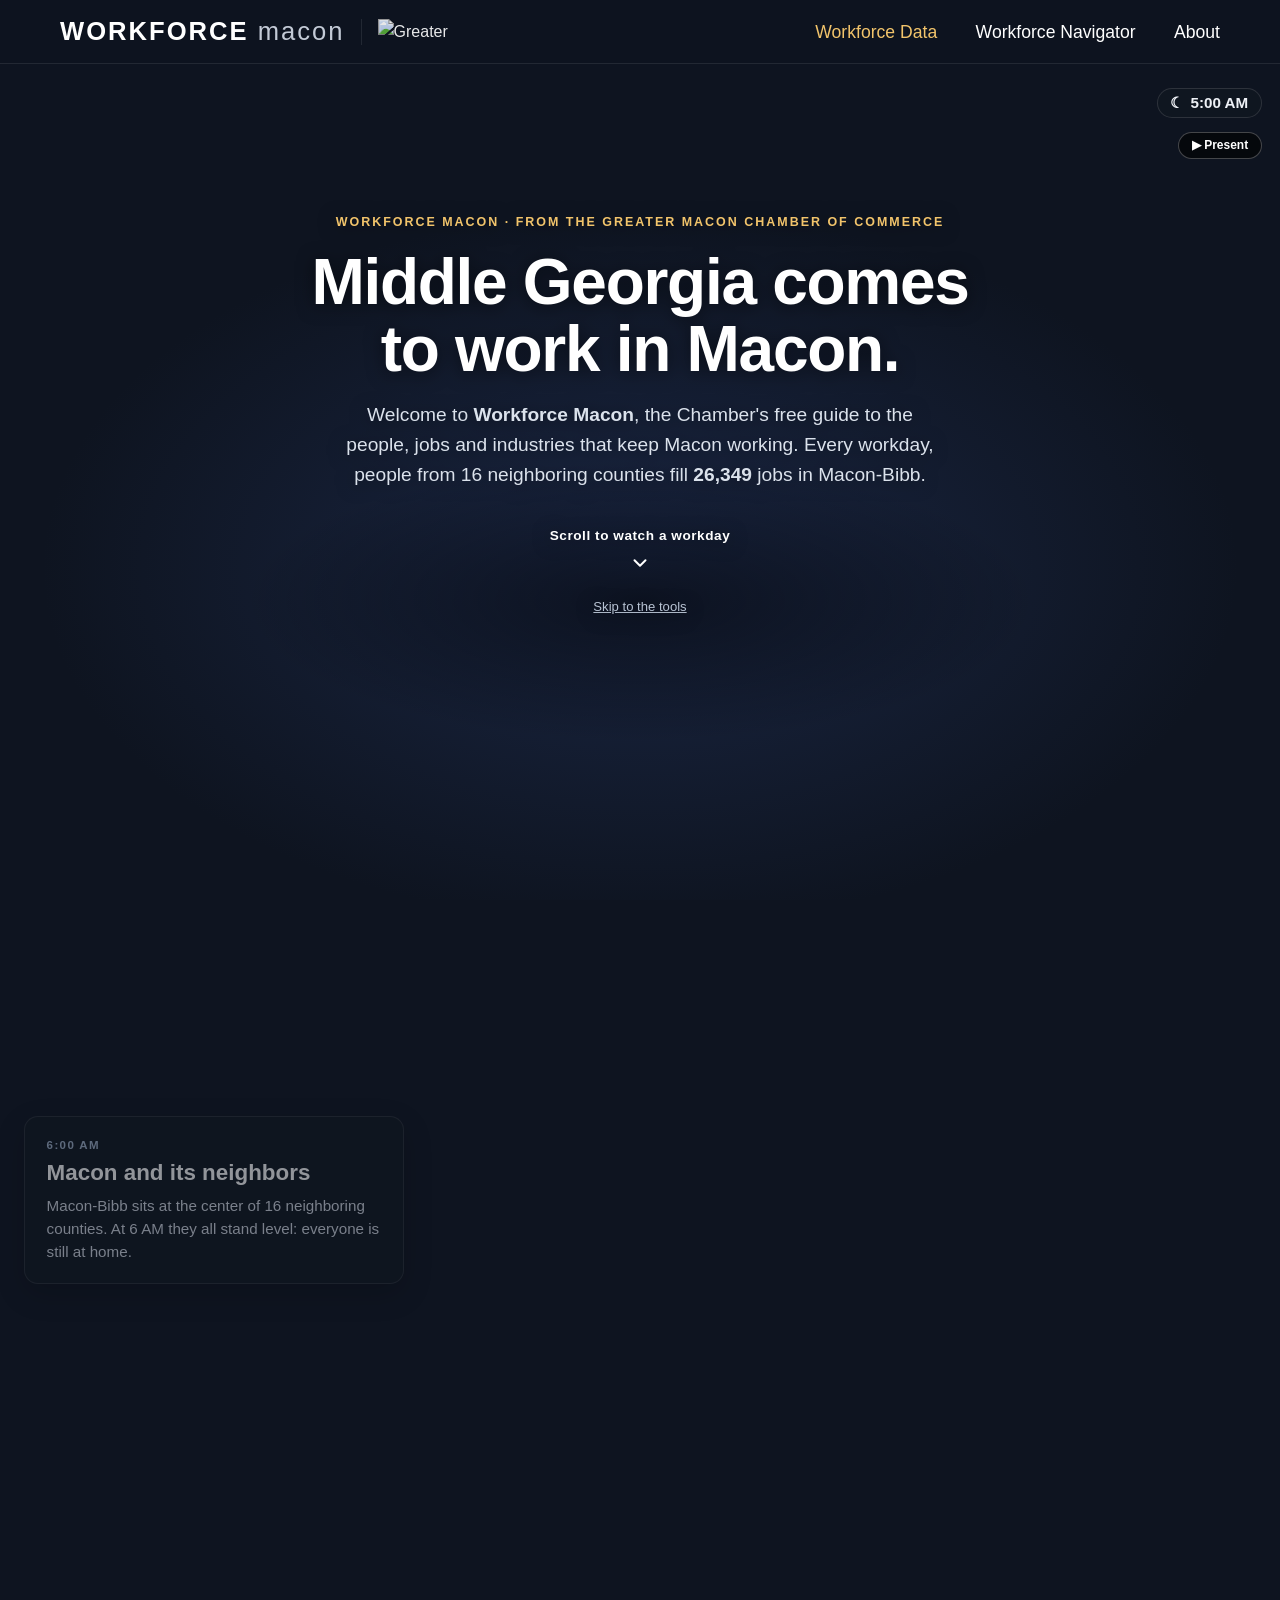
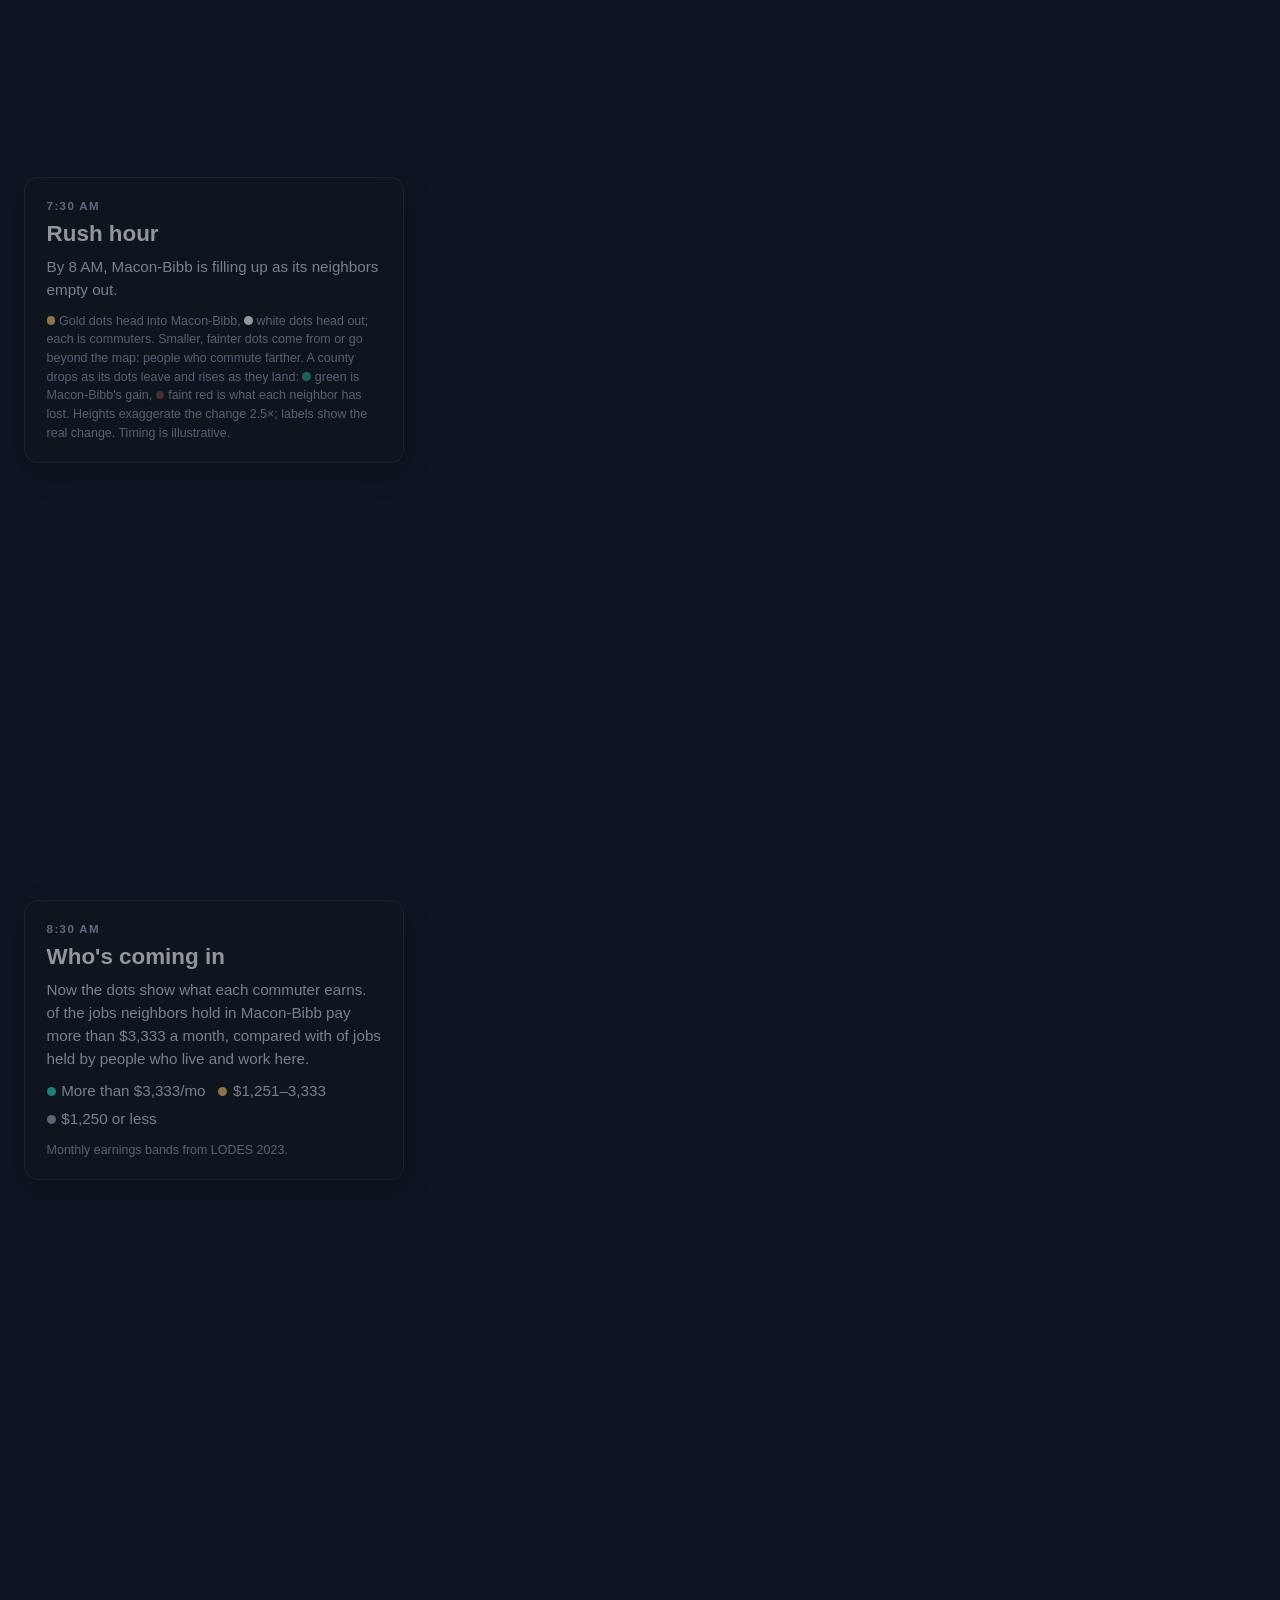
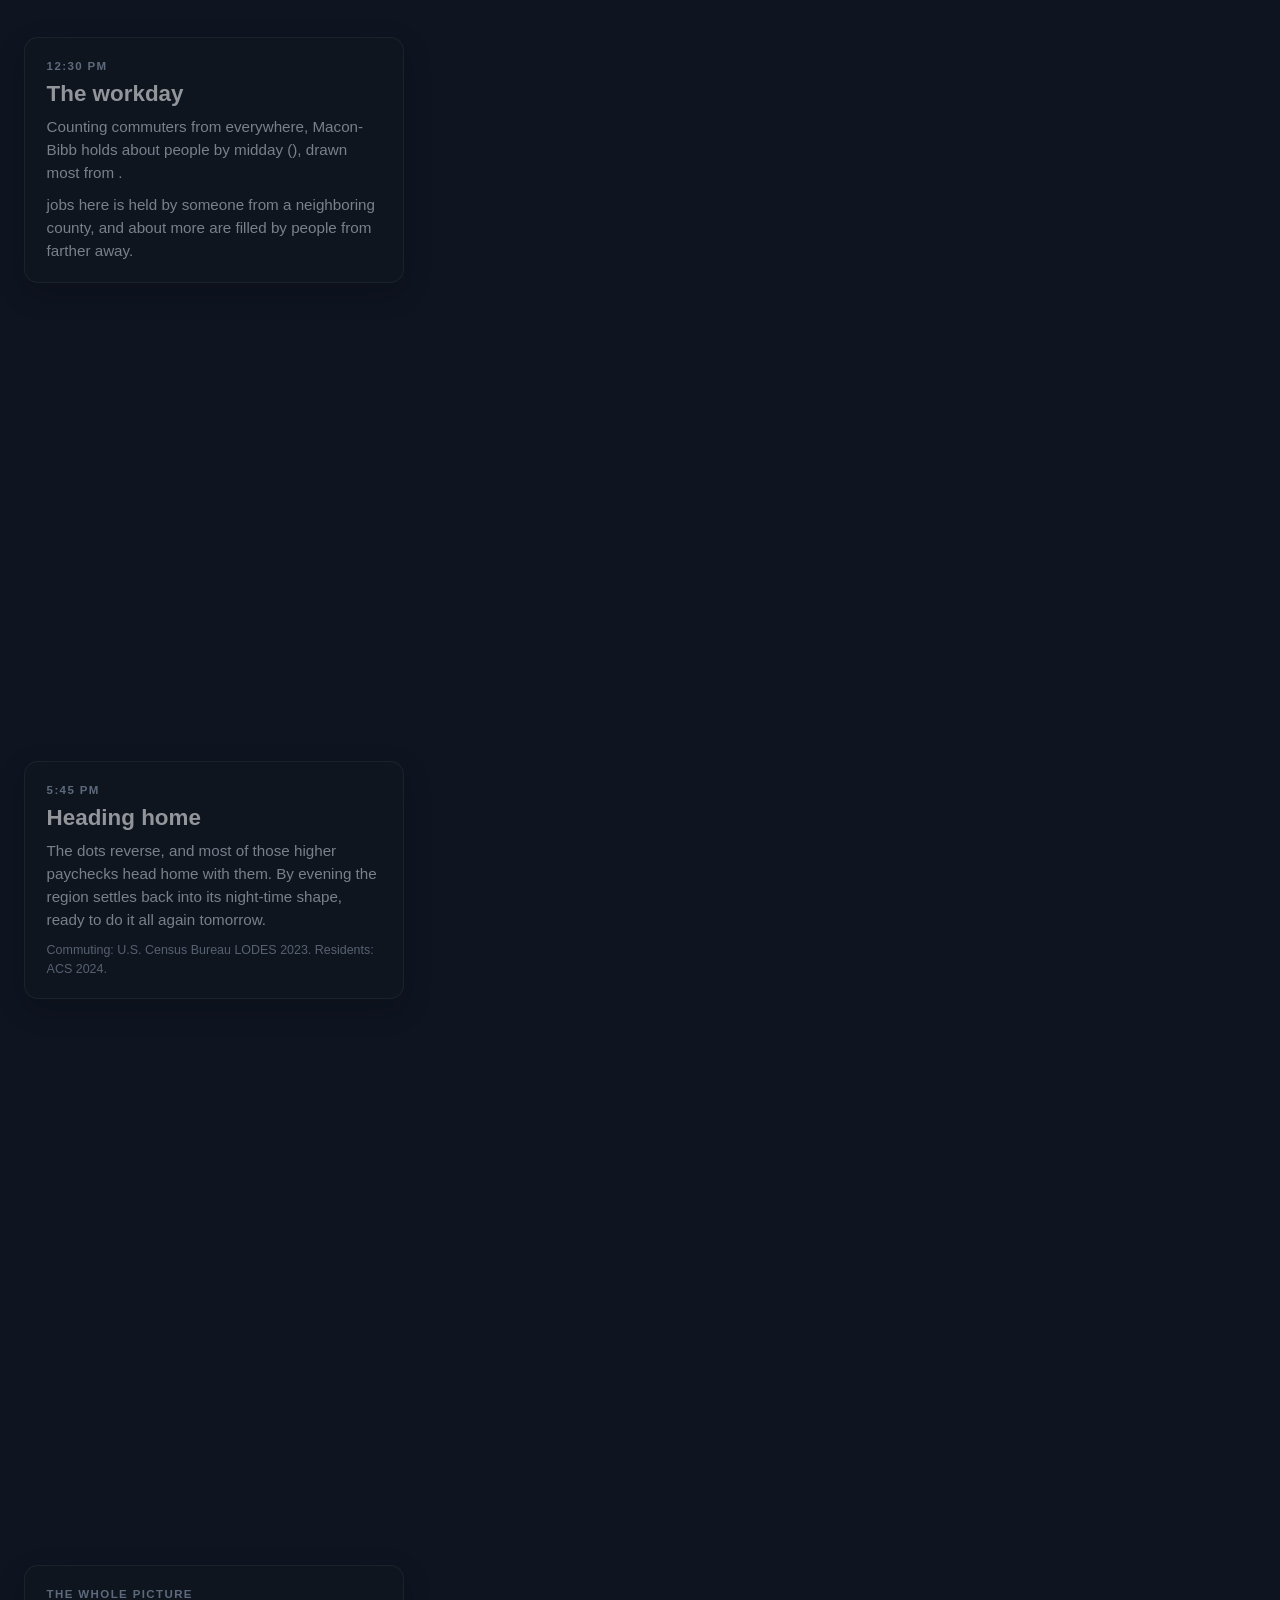
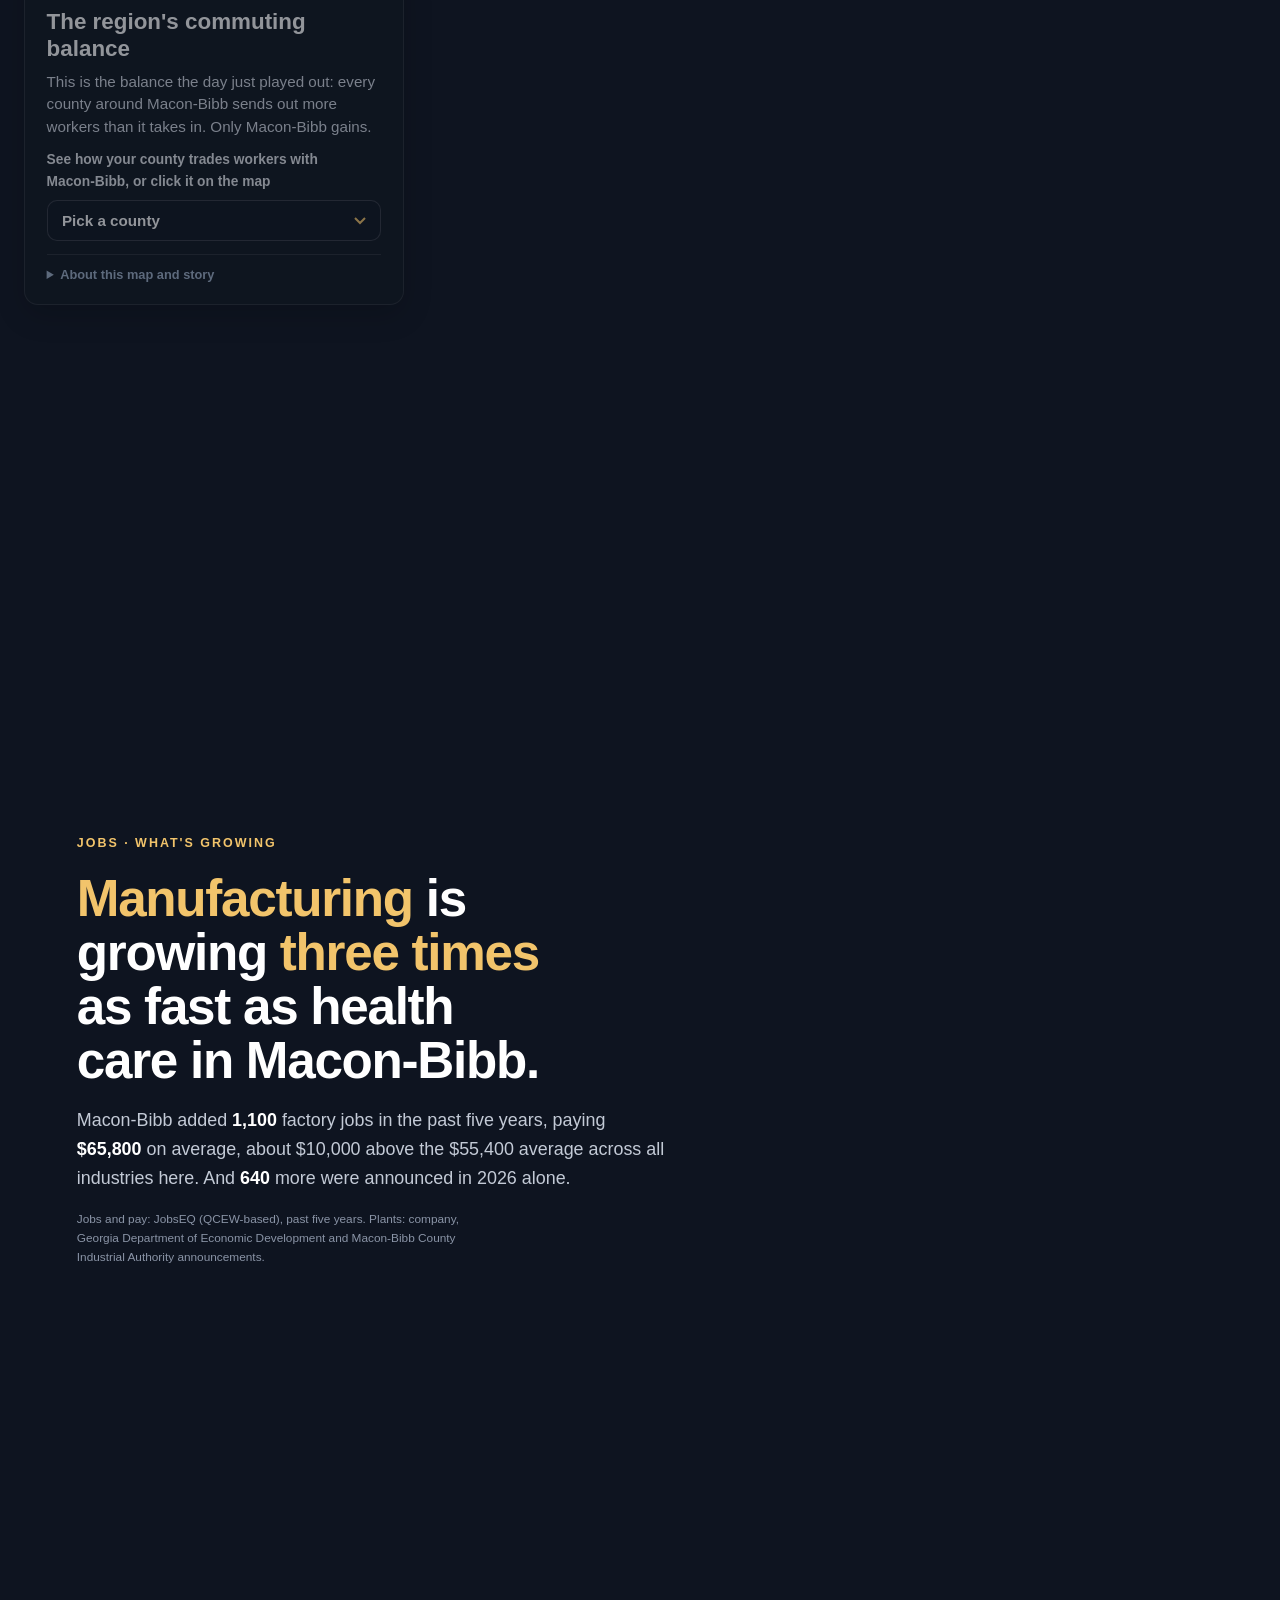
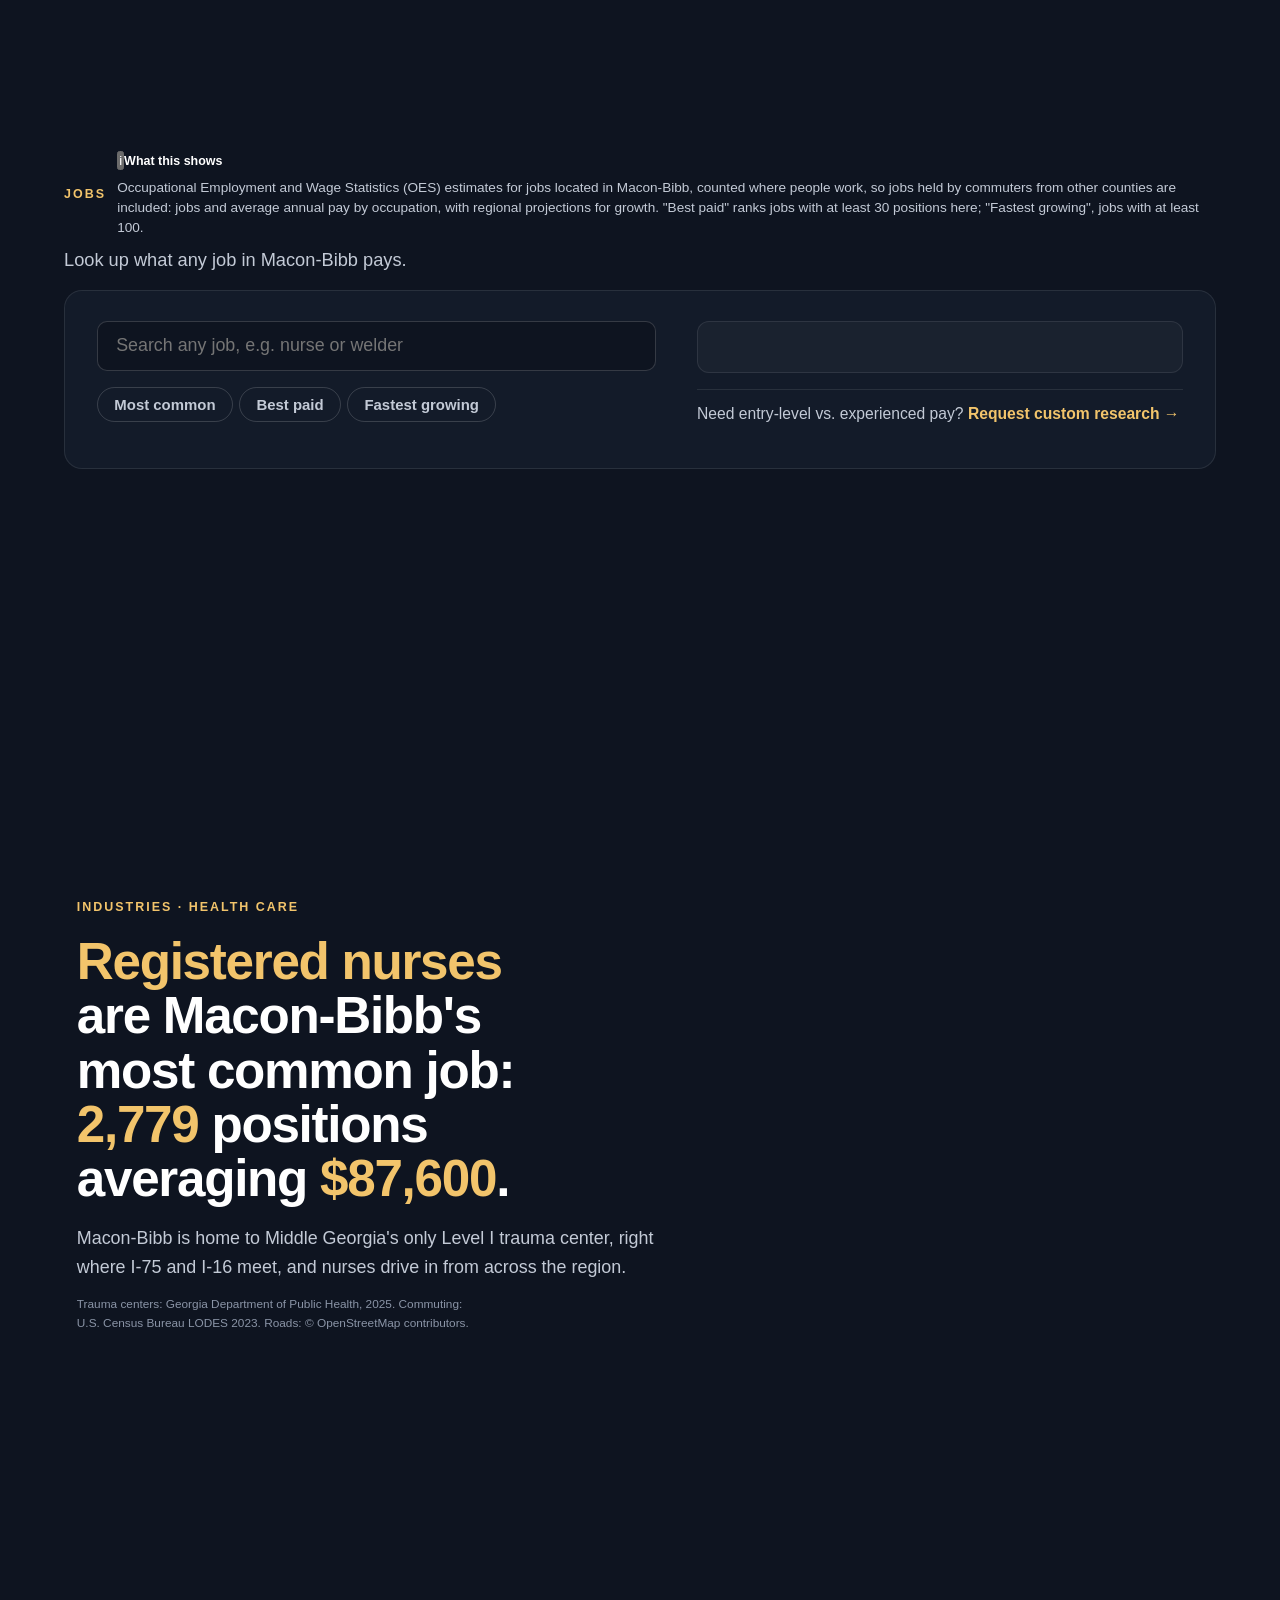
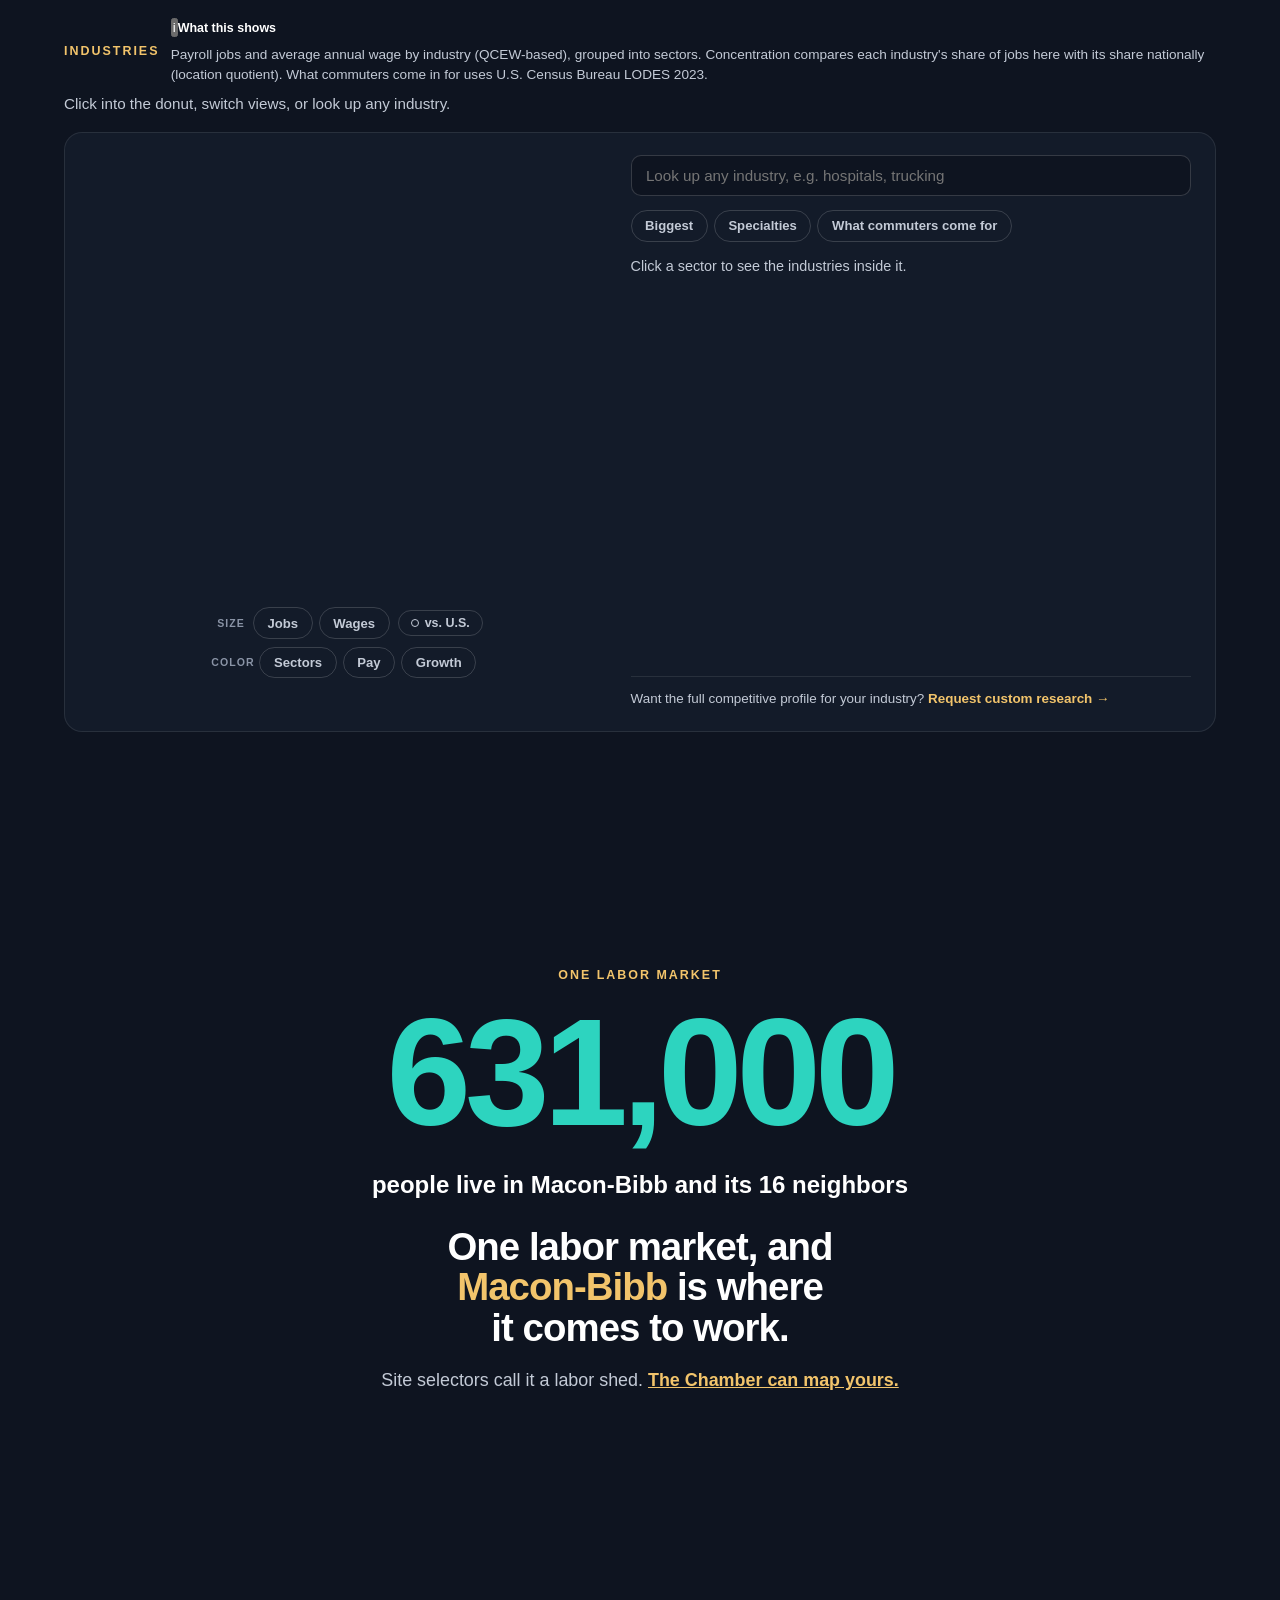
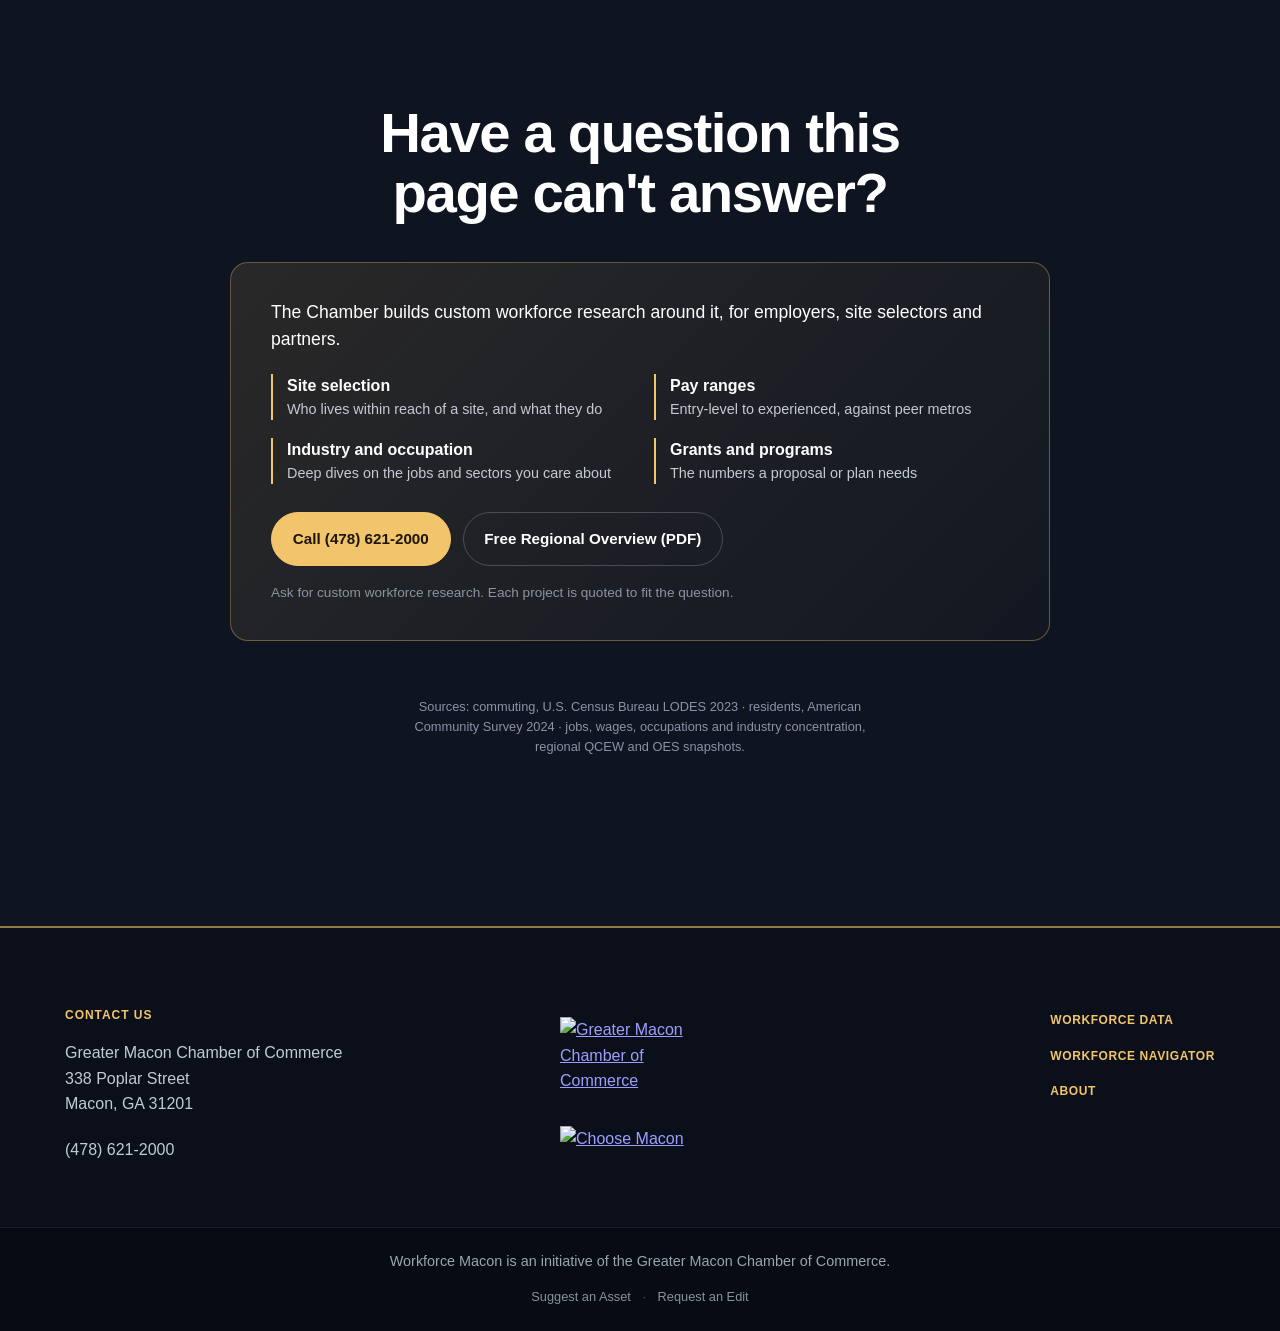
==== commit 950d9027: "Opening: the welcome comes first and the commuting fact second, so it leads straight into the story " ====
--- a/index.html
+++ b/index.html
@@ -145,7 +145,7 @@
                     <div class="ci-welcome">
                         <p class="ci-eyebrow">Workforce Macon · from the Greater Macon Chamber of Commerce</p>
                         <h1>Middle Georgia comes to work in Macon.</h1>
-                        <p class="ci-lede">Every workday, people from 16 neighboring counties fill <strong data-ci="inFromRegion">26,349</strong> jobs in Macon-Bibb. Welcome to <b>Workforce Macon</b>, the Chamber's free guide to the people, jobs and industries that make it happen.</p>
+                        <p class="ci-lede">Welcome to <b>Workforce Macon</b>, the Chamber's free guide to the people, jobs and industries that keep Macon working. Every workday, people from 16 neighboring counties fill <strong data-ci="inFromRegion">26,349</strong> jobs in Macon-Bibb.</p>
                         <a class="ci-scroll" href="#ci-dawn">Scroll to watch a workday
                             <svg width="22" height="22" viewBox="0 0 24 24" fill="none" stroke="currentColor" stroke-width="2.2" stroke-linecap="round" stroke-linejoin="round" aria-hidden="true"><polyline points="6 9 12 15 18 9"/></svg>
                         </a>
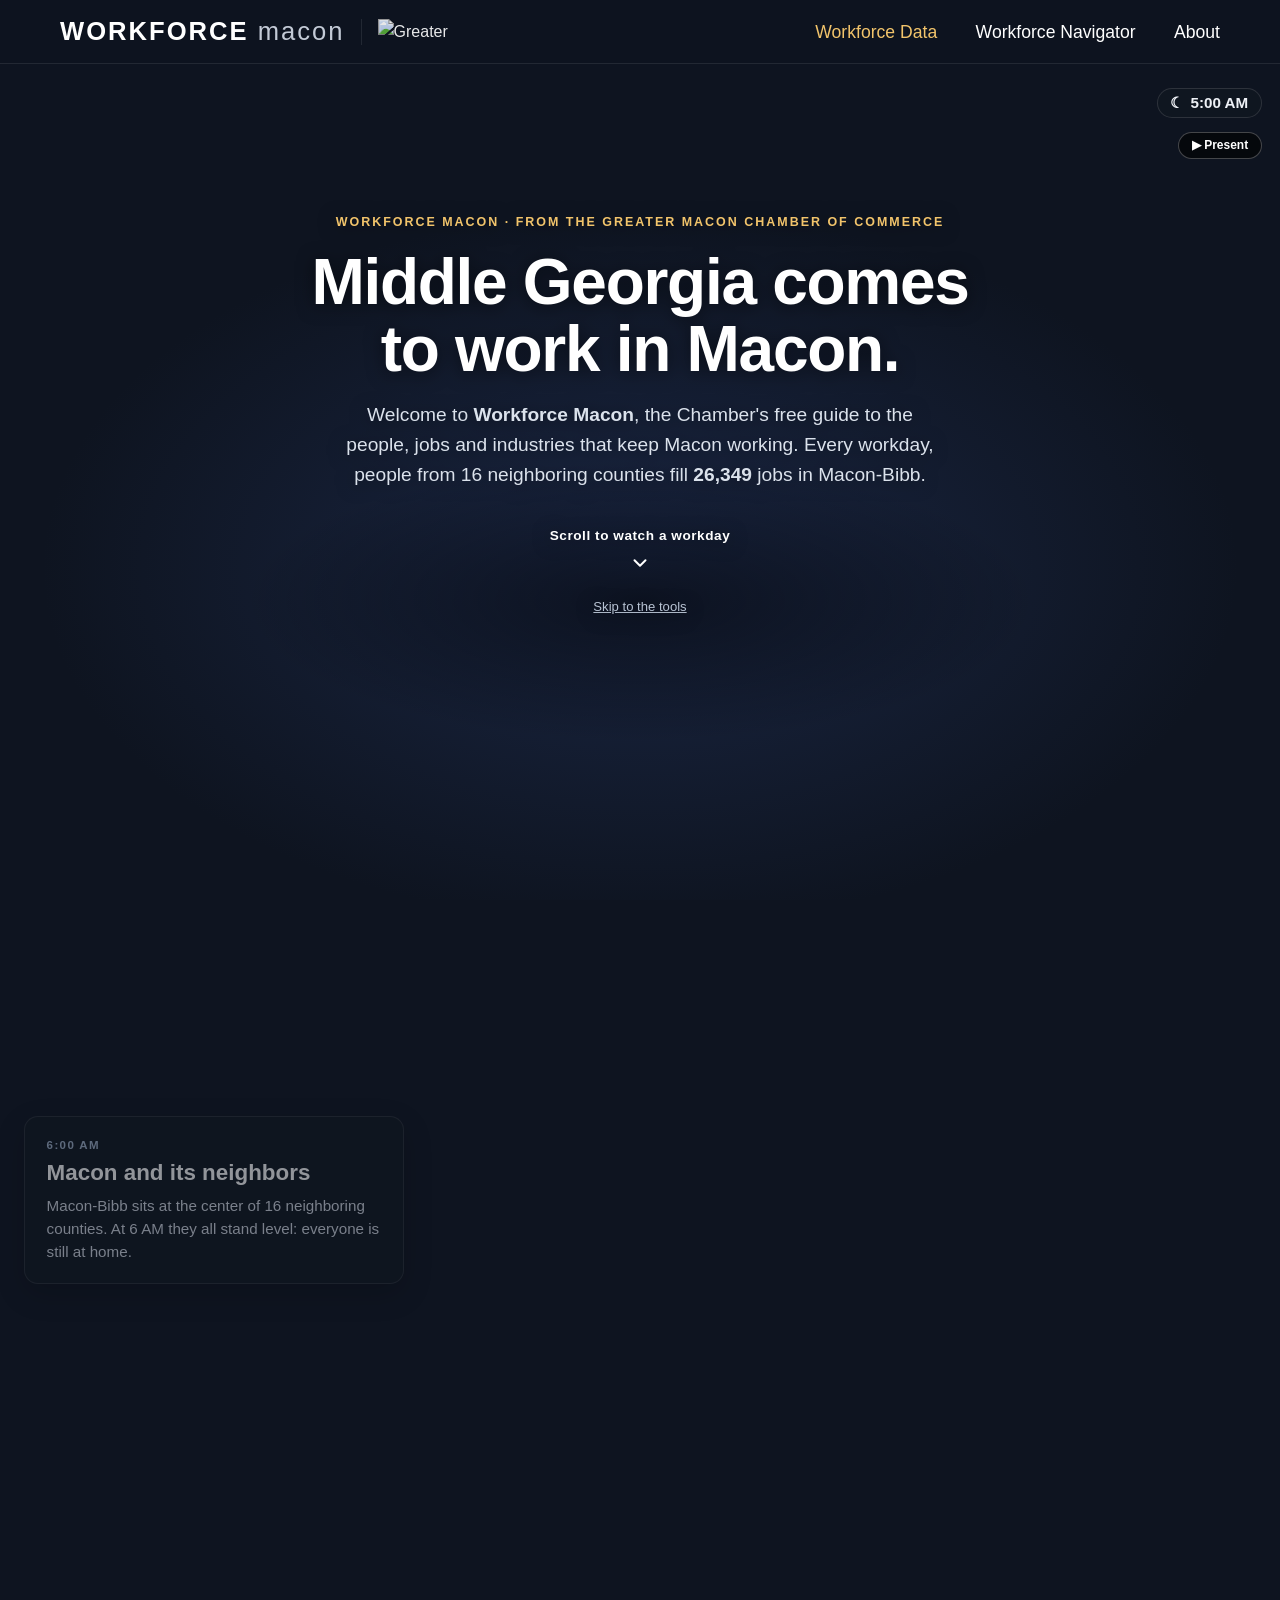
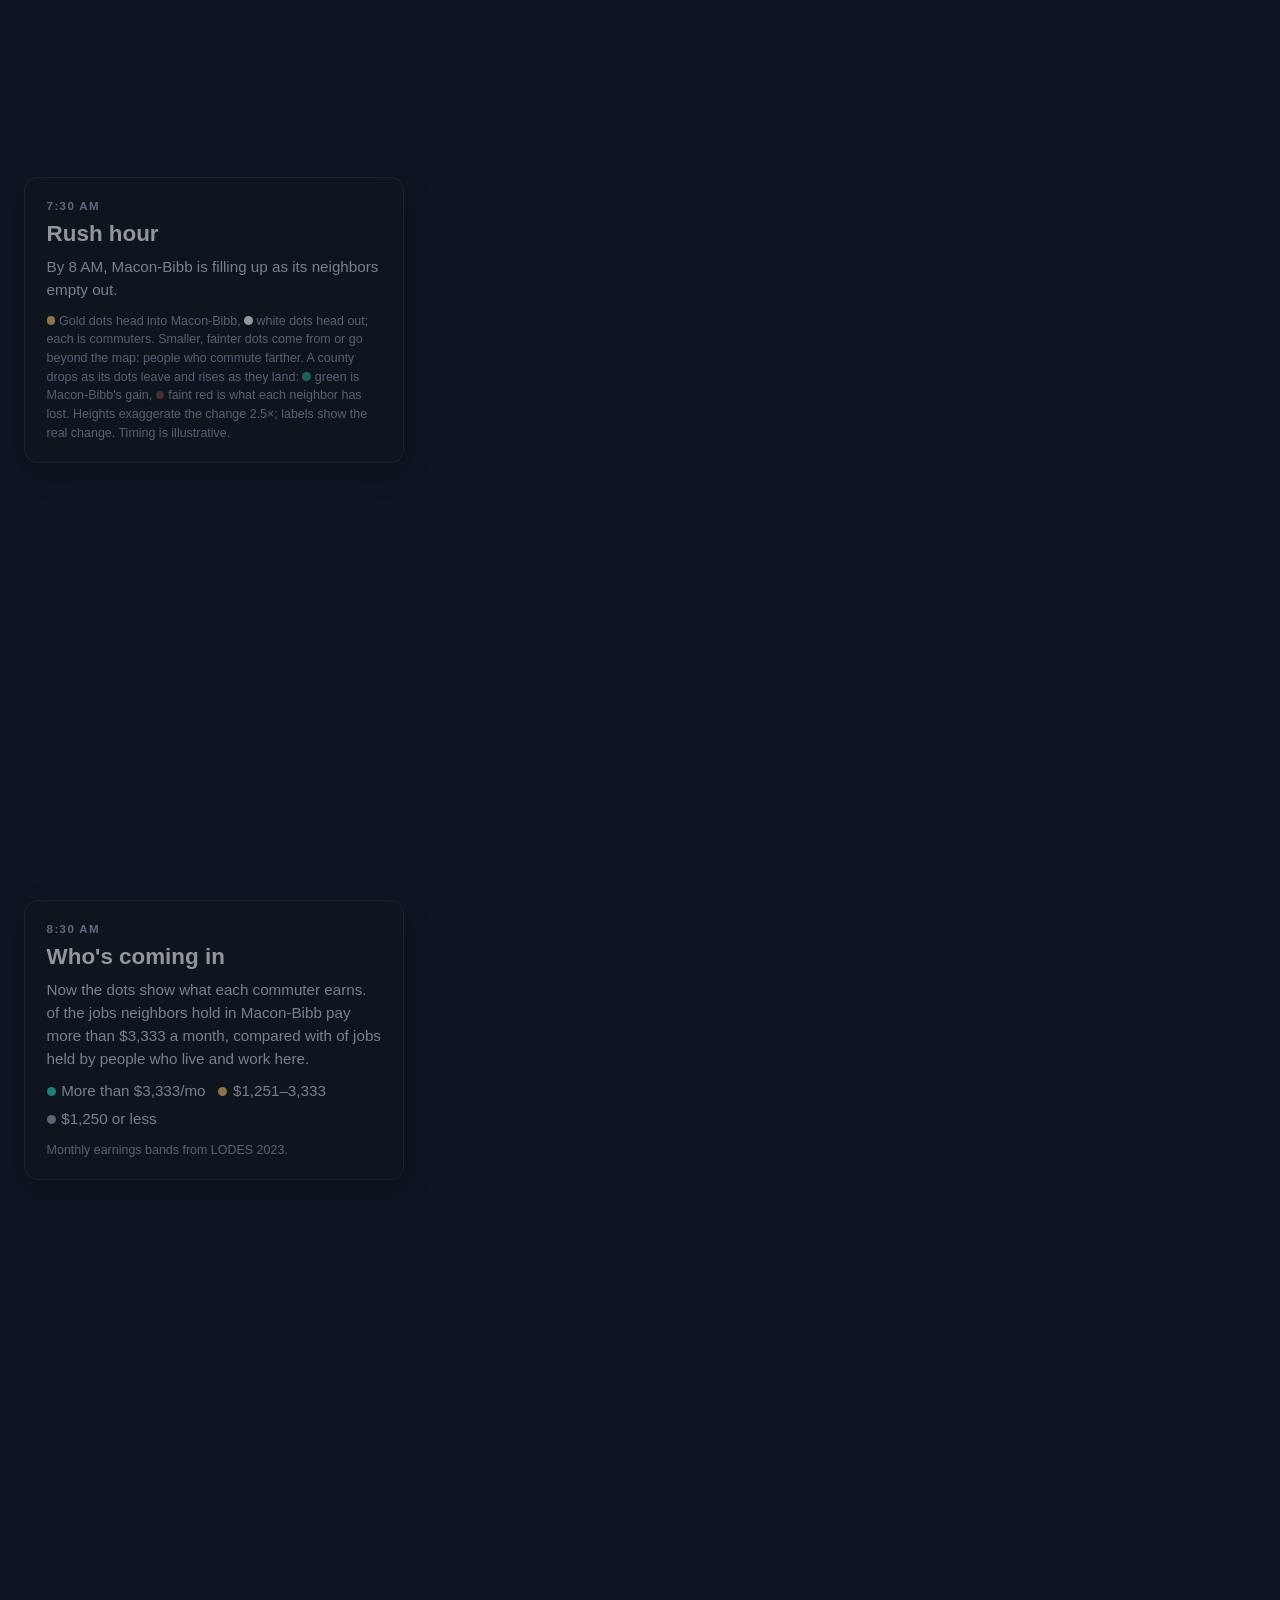
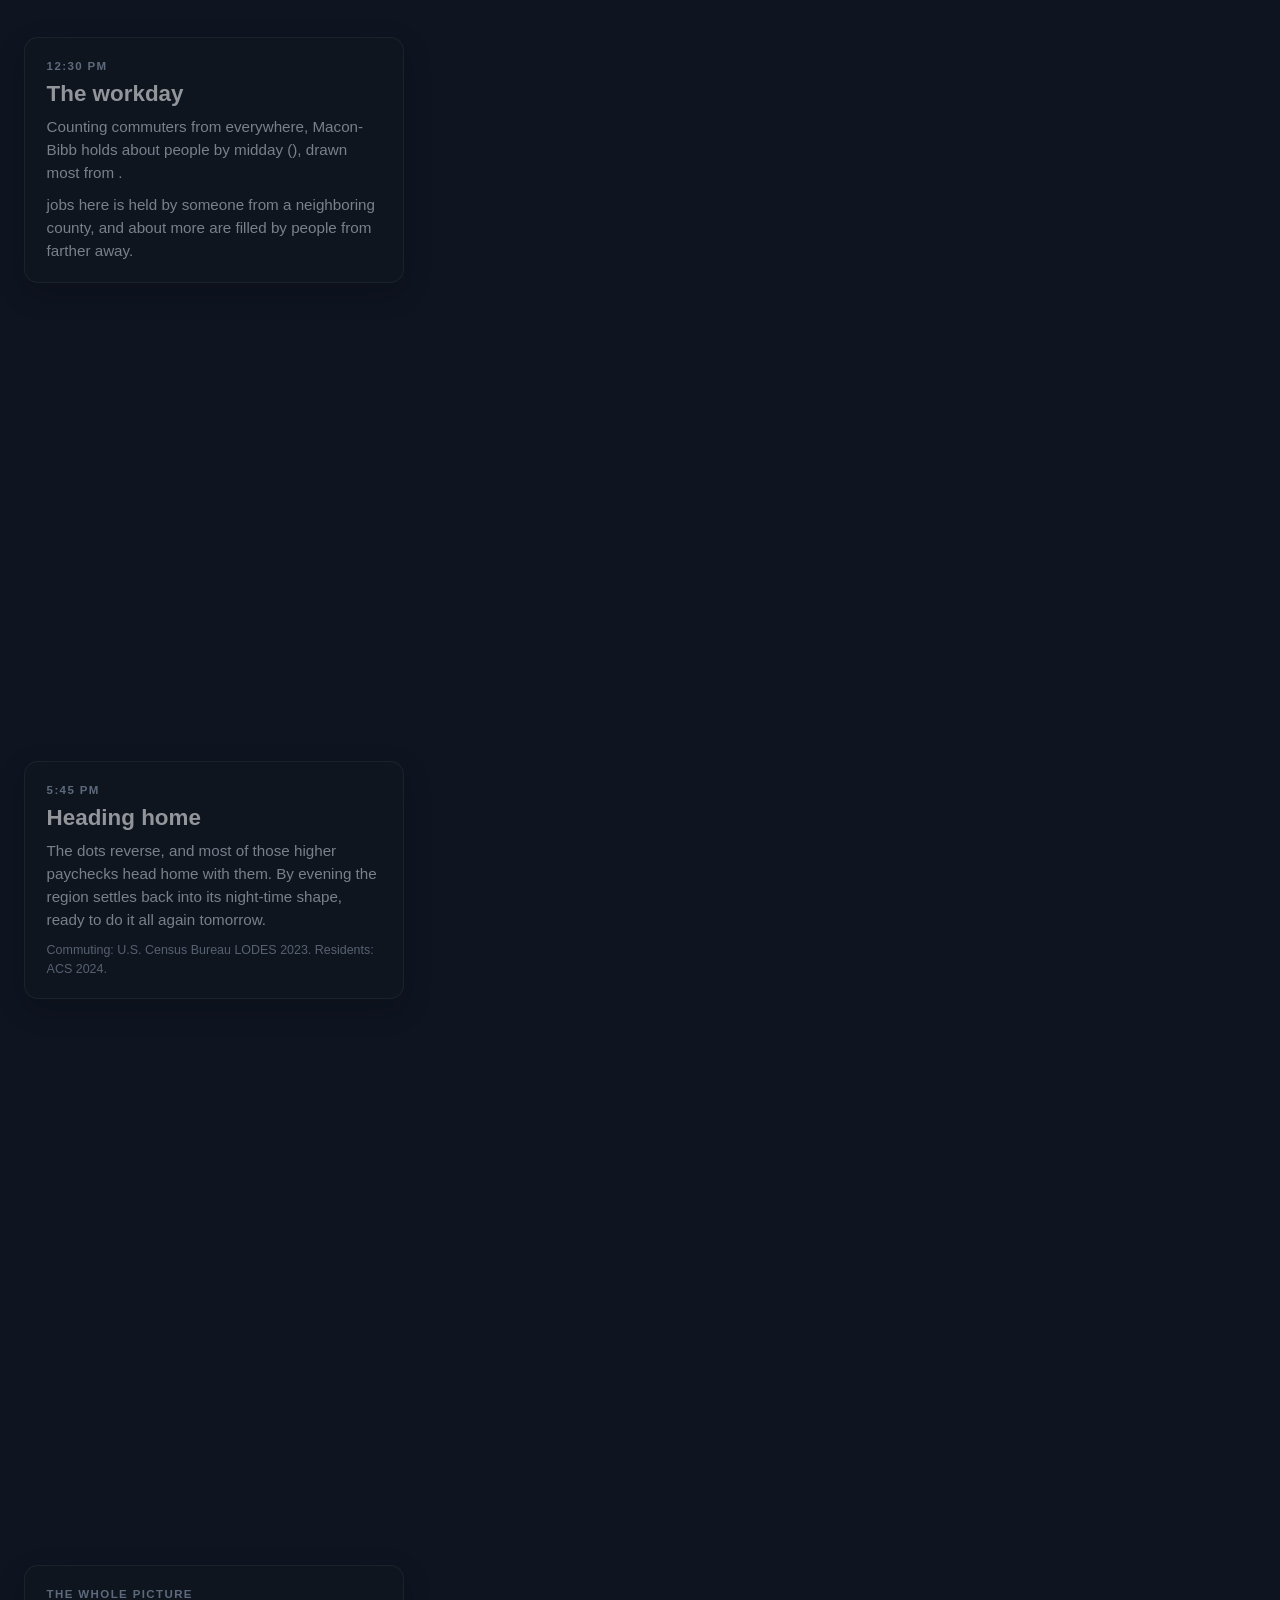
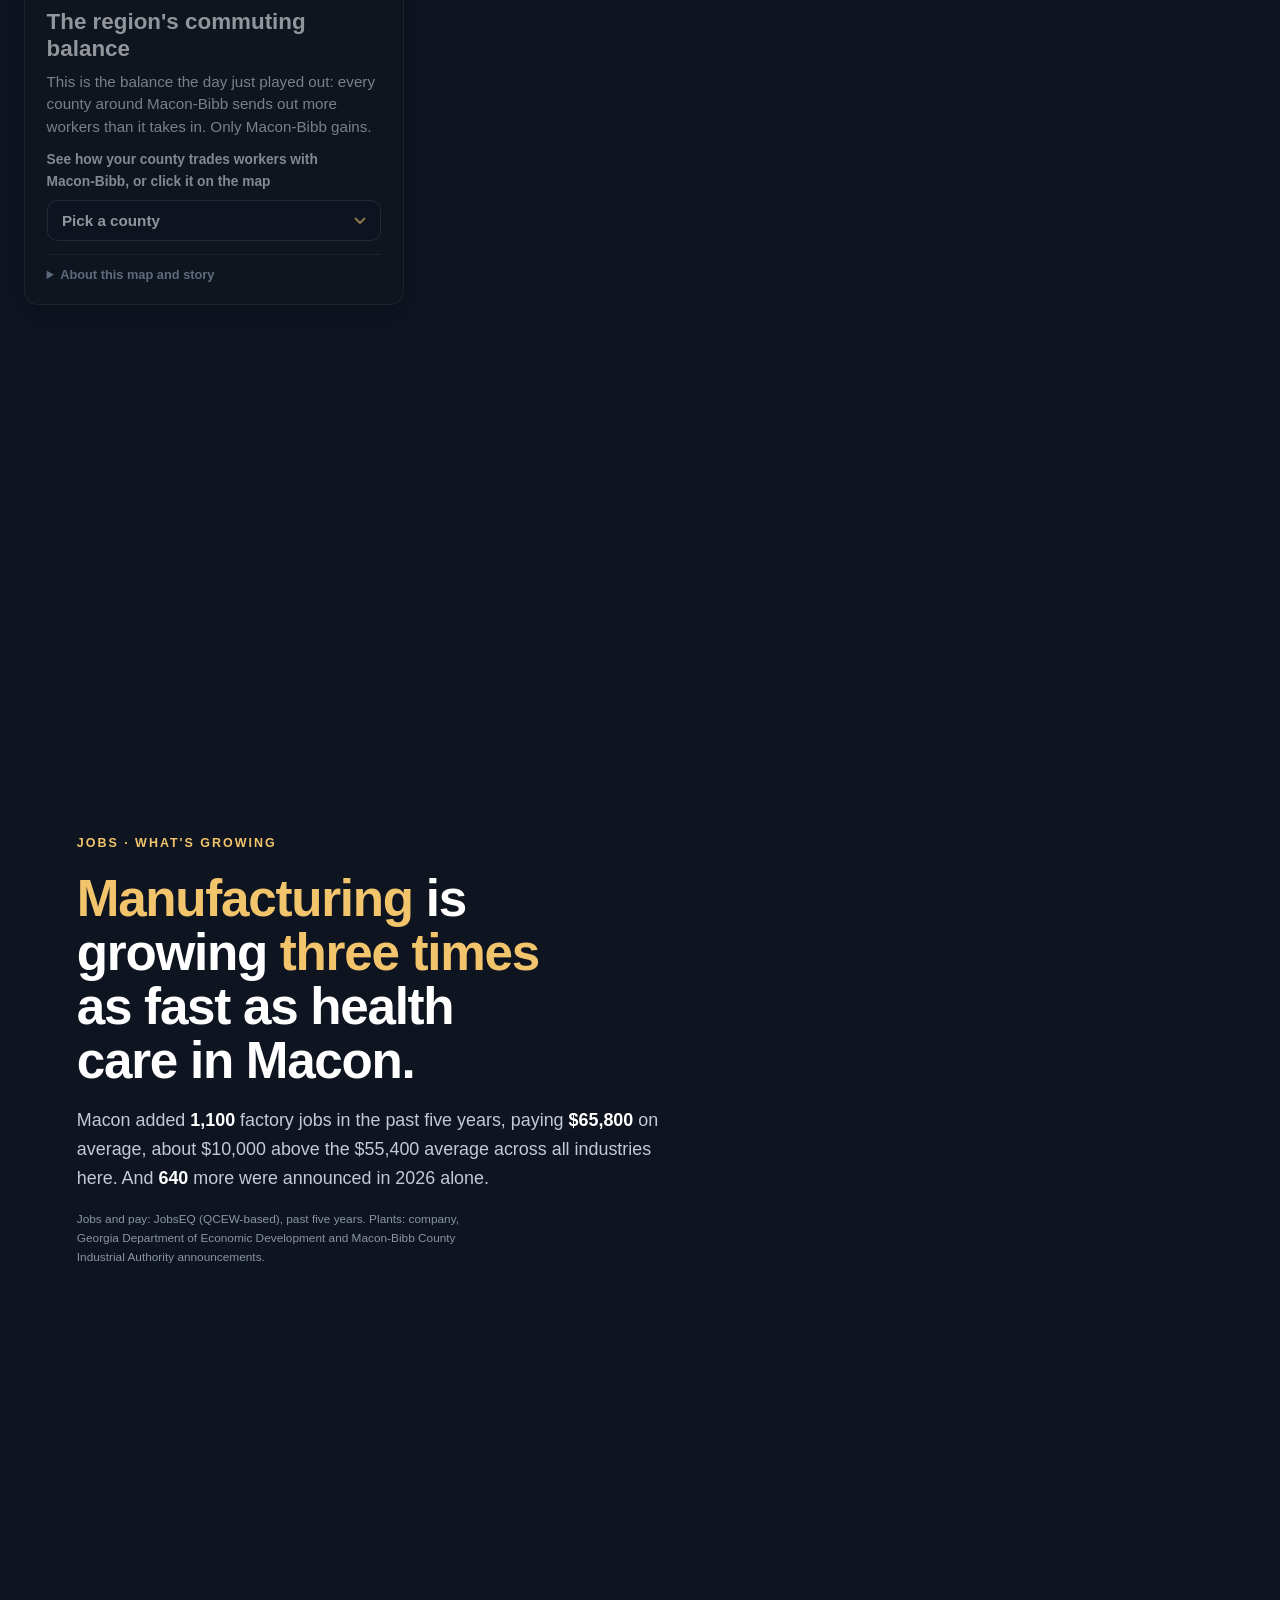
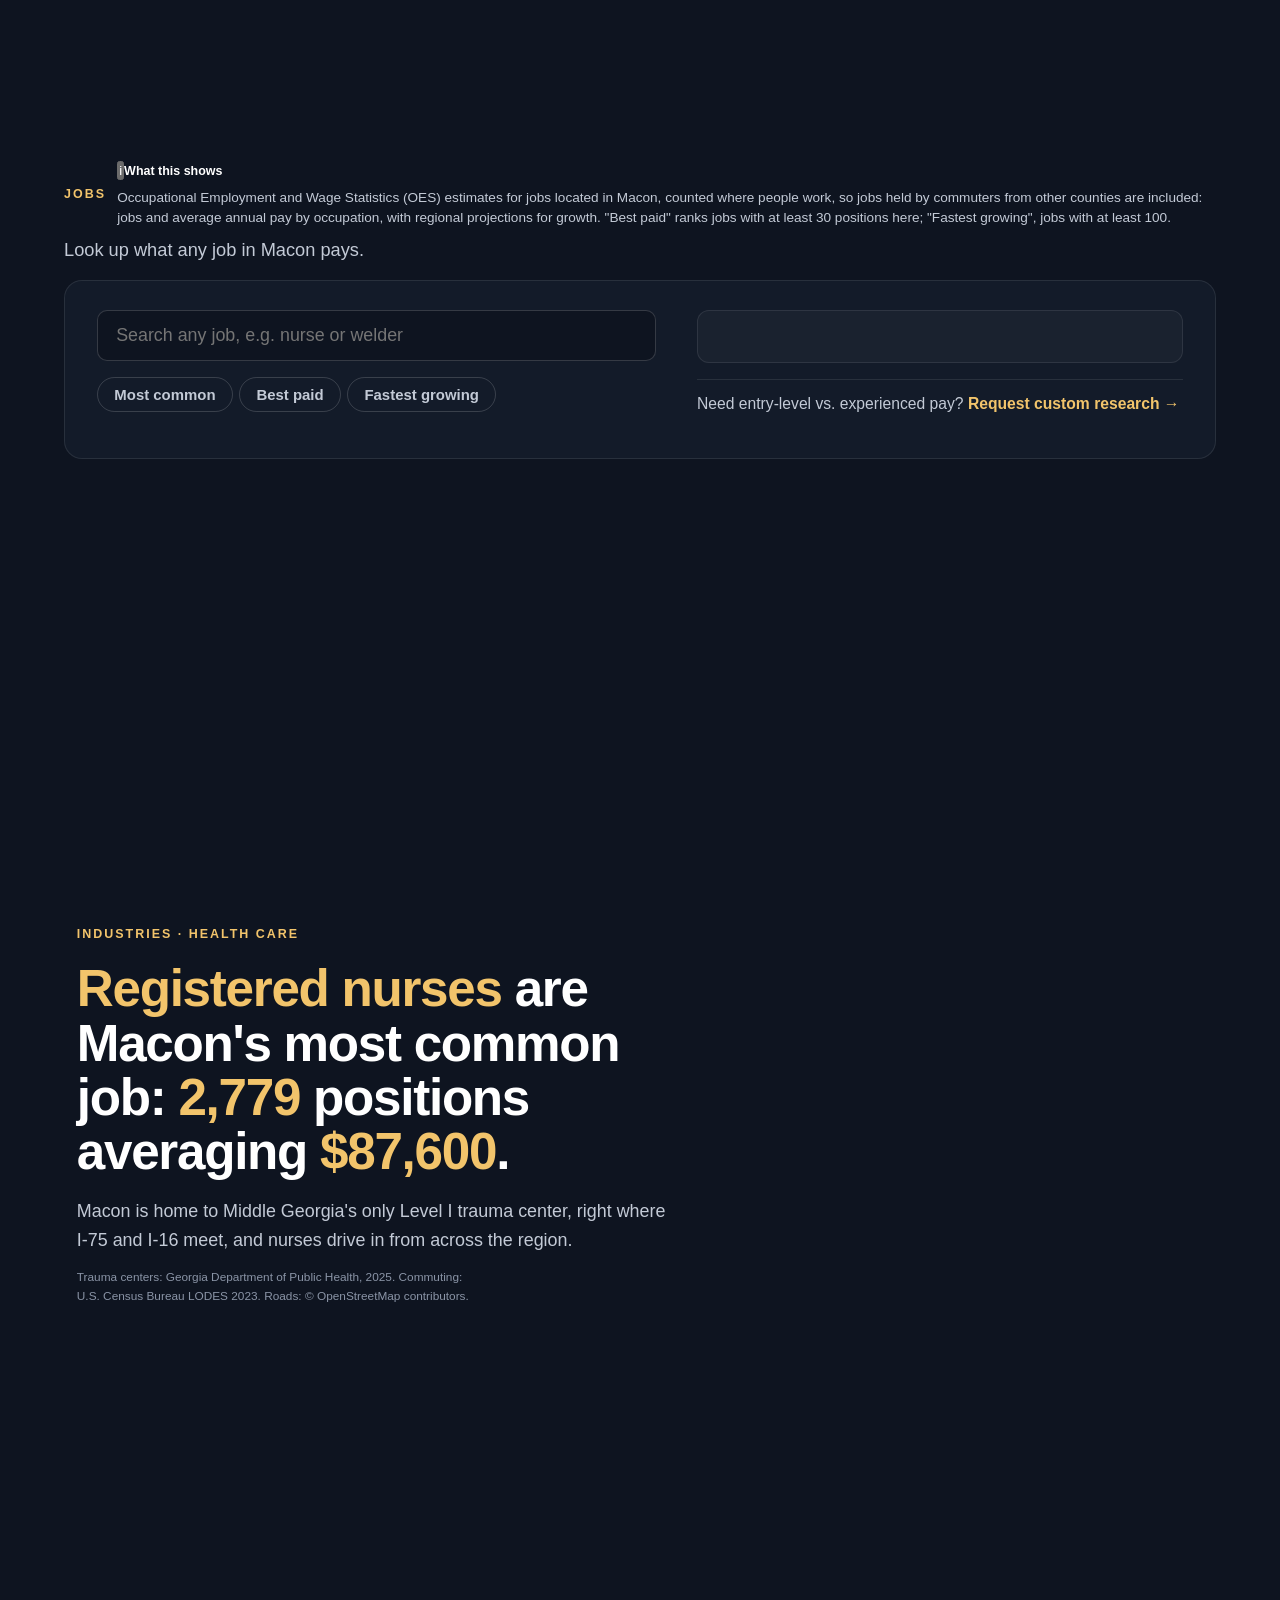
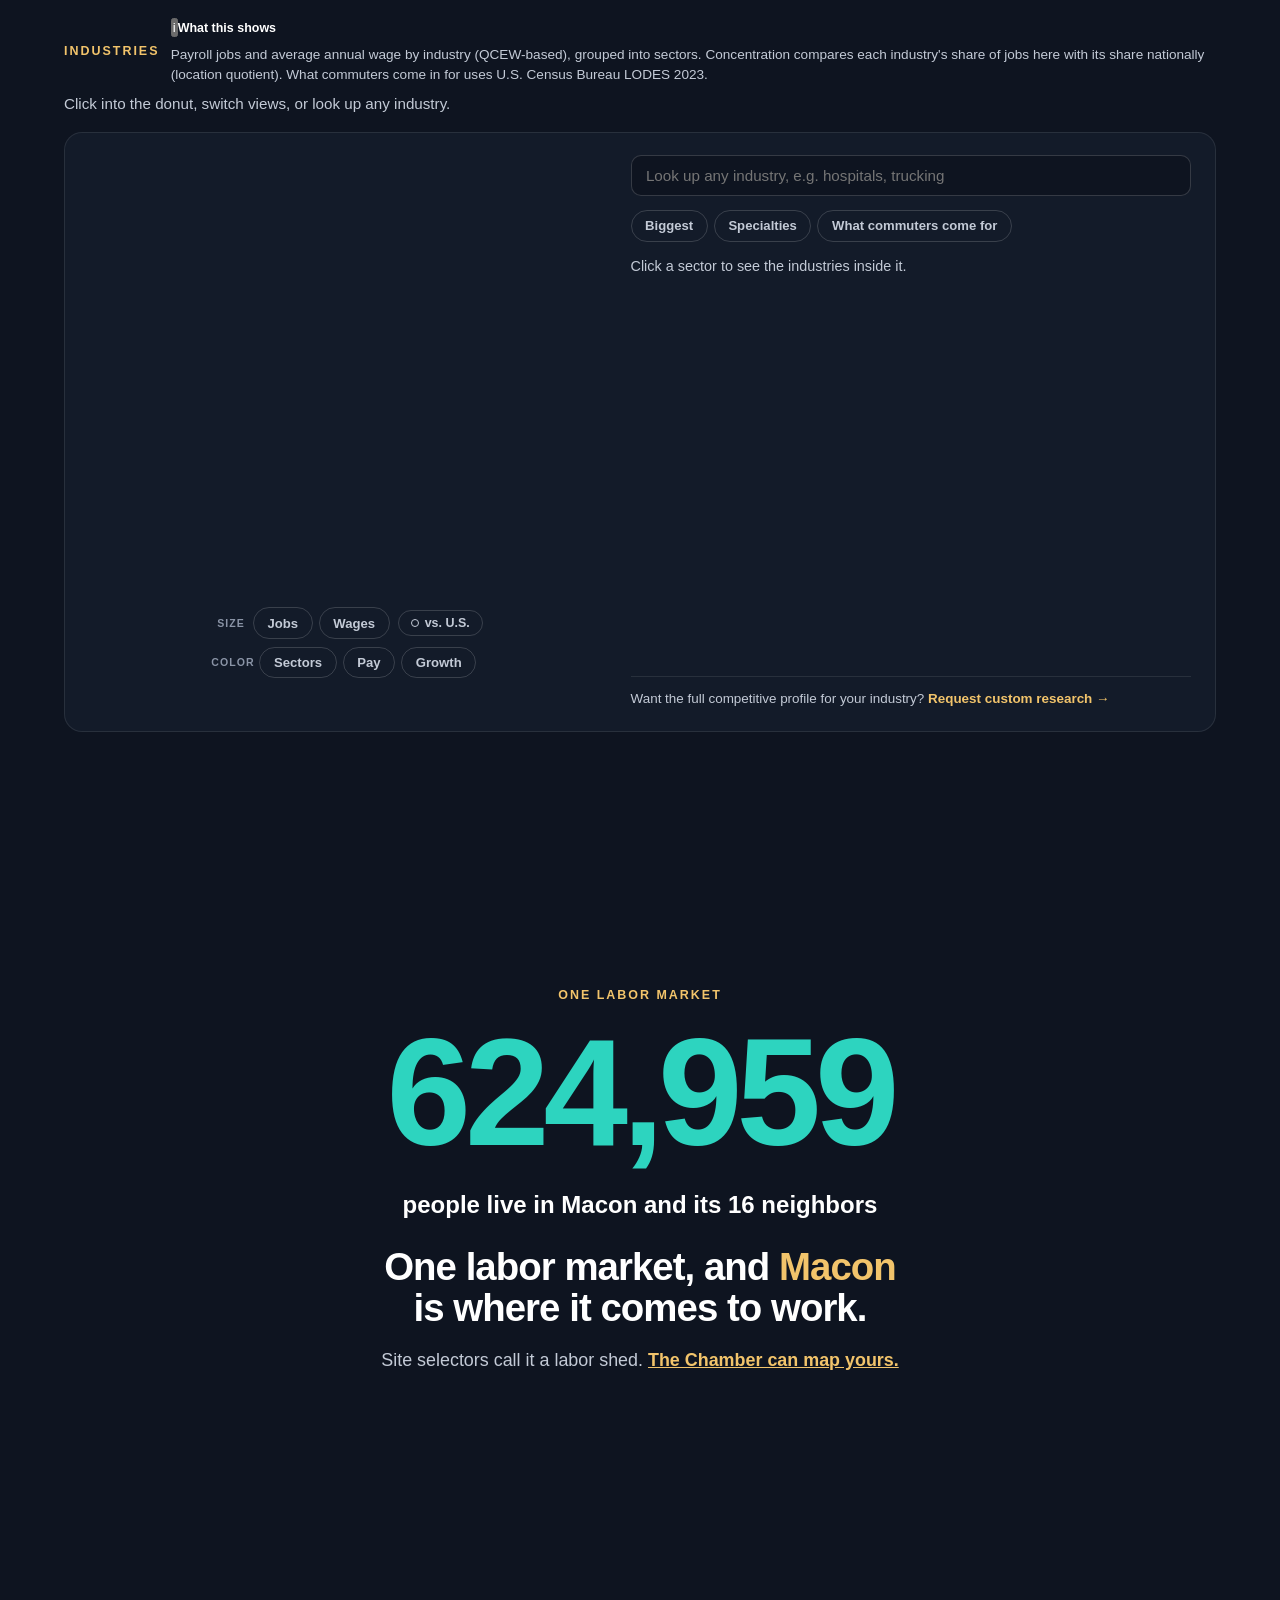
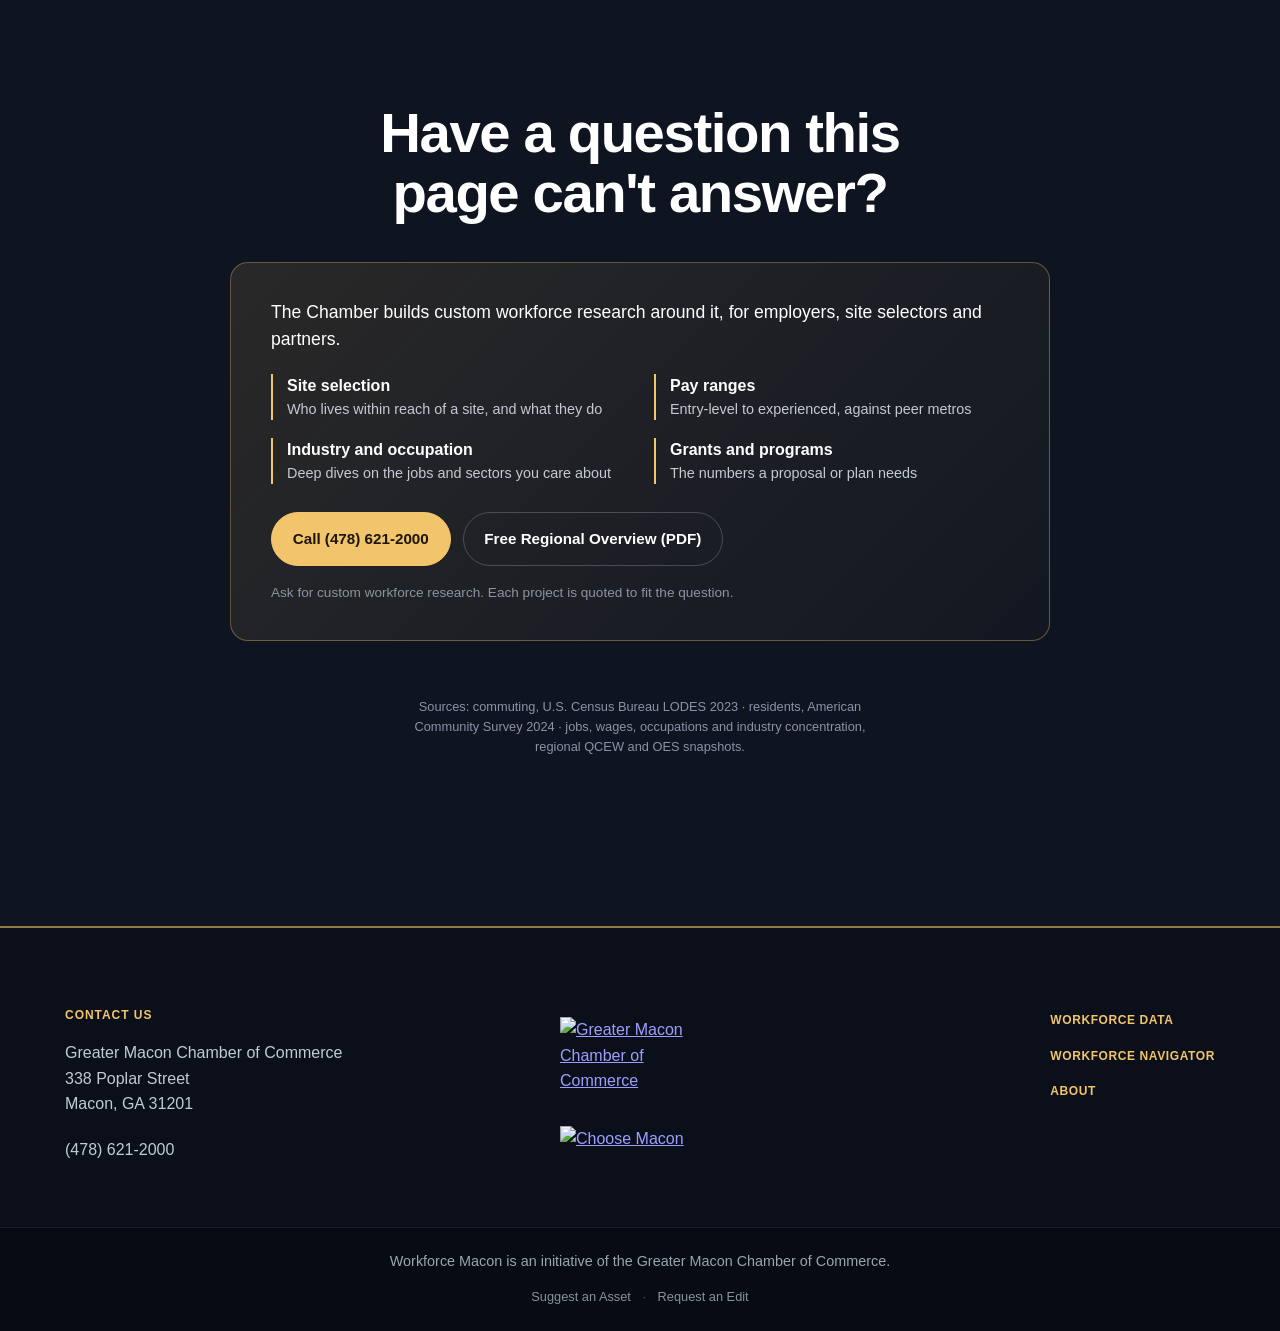
==== commit e8f3cad0: ""Macon" in place of "Macon-Bibb" everywhere off the commuting map (the title slides, the Jobs and In" ====
--- a/index.html
+++ b/index.html
@@ -39,11 +39,11 @@
     </script>
     <meta name="theme-color" content="#0e1420">
     <title>Workforce Macon · Middle Georgia's workforce, by the numbers</title>
-    <meta name="description" content="Workforce Macon, from the Greater Macon Chamber of Commerce: how Middle Georgia comes to work in Macon-Bibb, and the jobs, industries and people behind it.">
+    <meta name="description" content="Workforce Macon, from the Greater Macon Chamber of Commerce: how Middle Georgia comes to work in Macon, and the jobs, industries and people behind it.">
     <meta property="og:site_name" content="Workforce Macon">
     <meta property="og:type" content="website">
     <meta property="og:title" content="Workforce Macon · Middle Georgia comes to work in Macon">
-    <meta property="og:description" content="Every workday, people from 16 neighboring counties fill 26,349 jobs in Macon-Bibb. Workforce Macon shows who they are and the jobs that pull them in.">
+    <meta property="og:description" content="Every workday, people from 16 neighboring counties fill 26,349 jobs in Macon. Workforce Macon shows who they are and the jobs that pull them in.">
     <meta property="og:url" content="https://maconworkforce.com/">
     <meta property="og:image" content="https://maconworkforce.com/assets/icons/icon-512.png">
         <link rel="icon" type="image/png" sizes="32x32" href="assets/icons/favicon-32.png">
@@ -228,11 +228,11 @@
         <!-- Stop 2 · Jobs: a title slide (manufacturing, where jobs are growing), then the tool -->
         <div class="stop-intro stop-intro--map stop-intro--grow">
             <!-- Drawn by js/growth-intro-map.js: Macon-Bibb, its interstates, and the new manufacturers rising year by year (hover one for its story) -->
-            <svg class="intro-map" id="grow-intro-map" role="group" aria-label="Map of new and expanding manufacturers in Macon-Bibb, 2015 to 2026"></svg>
+            <svg class="intro-map" id="grow-intro-map" role="group" aria-label="Map of new and expanding manufacturers in Macon, 2015 to 2026"></svg>
             <div class="stop-intro__inner">
                 <p class="chapter-kicker">Jobs · What's growing</p>
-                <h2 class="chapter-finding" id="find-industries"><em>Manufacturing</em> is growing <em>three times</em> as fast as health care in <span class="nw">Macon-Bibb</span>.</h2>
-                <p class="chapter-dek" id="grow-dek"><span class="nw">Macon-Bibb</span> added <b>1,100</b> factory jobs in the past five years, paying <b>$65,800</b> on average, about $10,000 above the $55,400 average across all industries here. And <b>640</b> more were announced in 2026 alone.</p>
+                <h2 class="chapter-finding" id="find-industries"><em>Manufacturing</em> is growing <em>three times</em> as fast as health care in Macon.</h2>
+                <p class="chapter-dek" id="grow-dek">Macon added <b>1,100</b> factory jobs in the past five years, paying <b>$65,800</b> on average, about $10,000 above the $55,400 average across all industries here. And <b>640</b> more were announced in 2026 alone.</p>
                 <div class="grow-bars" id="grow-bars" aria-label="Job growth over the past five years"></div>
                 <p class="intro-cue" aria-hidden="true">Where the plants are</p>
                 <p class="intro-source">Jobs and pay: JobsEQ (QCEW-based), past five years. Plants: company, Georgia Department of Economic Development and Macon-Bibb County Industrial Authority announcements.</p>
@@ -240,8 +240,8 @@
         </div>
         <section class="stop" id="jobs">
             <div class="stop-label">
-                <p class="chapter-kicker">Jobs <span class="info-btn-wrap"><button type="button" class="info-btn" aria-label="About this data">i</button><span class="info-popover"><strong>What this shows</strong><span>Occupational Employment and Wage Statistics (OES) estimates for jobs located in Macon-Bibb, counted where people work, so jobs held by commuters from other counties are included: jobs and average annual pay by occupation, with regional projections for growth. "Best paid" ranks jobs with at least 30 positions here; "Fastest growing", jobs with at least 100.</span></span></span></p>
-                <p class="stop-label__text">Look up what any job in Macon-Bibb pays.</p>
+                <p class="chapter-kicker">Jobs <span class="info-btn-wrap"><button type="button" class="info-btn" aria-label="About this data">i</button><span class="info-popover"><strong>What this shows</strong><span>Occupational Employment and Wage Statistics (OES) estimates for jobs located in Macon, counted where people work, so jobs held by commuters from other counties are included: jobs and average annual pay by occupation, with regional projections for growth. "Best paid" ranks jobs with at least 30 positions here; "Fastest growing", jobs with at least 100.</span></span></span></p>
+                <p class="stop-label__text">Look up what any job in Macon pays.</p>
             </div>
             <div class="tool-panel">
                 <div class="tool-col">
@@ -270,9 +270,9 @@
             <svg class="intro-map" id="jobs-intro-map" aria-hidden="true"></svg>
             <div class="stop-intro__inner">
                 <p class="chapter-kicker">Industries · Health care</p>
-                <h2 class="chapter-finding" id="find-occ"><em>Registered nurses</em> are <span class="nw">Macon-Bibb</span>'s most common job: <em>2,779</em> positions averaging <em>$87,600</em>.</h2>
+                <h2 class="chapter-finding" id="find-occ"><em>Registered nurses</em> are Macon's most common job: <em>2,779</em> positions averaging <em>$87,600</em>.</h2>
                 <p class="intro-cue" aria-hidden="true">Where they work</p>
-                <p class="chapter-dek" id="occ-commute-note">Macon-Bibb is home to Middle Georgia's only Level I trauma center, right where <span class="nw">I-75</span> and <span class="nw">I-16</span> meet, and nurses drive in from across the region.</p>
+                <p class="chapter-dek" id="occ-commute-note">Macon is home to Middle Georgia's only Level I trauma center, right where <span class="nw">I-75</span> and <span class="nw">I-16</span> meet, and nurses drive in from across the region.</p>
                 <p class="intro-source">Trauma centers: Georgia Department of Public Health, 2025. Commuting: U.S. Census Bureau LODES 2023. Roads: © OpenStreetMap contributors.</p>
             </div>
         </div>
@@ -343,7 +343,7 @@
                         <p class="pane-note" id="find-sectors">Health care draws the most commuters.</p>
                         <p class="pane-cap">Jobs here held by commuters, at least</p>
                         <div id="sector-commute-bars"></div>
-                        <p class="chart-note">Jobs here held by people who live outside Macon-Bibb, at minimum: jobs located here minus Macon-Bibb residents working in that industry anywhere (LODES 2023). The true numbers are higher.</p>
+                        <p class="chart-note">Jobs here held by people who live outside Macon, at minimum: jobs located here minus Macon residents working in that industry anywhere (LODES 2023). The true numbers are higher.</p>
                     </div>
                     <p class="tool-upsell">Want the full competitive profile for your industry? <a href="#custom-research">Request custom research →</a></p>
                 </div>
@@ -356,9 +356,9 @@
                 <p class="chapter-kicker">One labor market</p>
                 <div class="ticker">
                     <b class="ticker__num" id="region-pop">631,000</b>
-                    <span class="ticker__label">people live in <span class="nw">Macon-Bibb</span> and its 16 neighbors</span>
-                </div>
-                <h2 class="chapter-finding chapter-finding--sm">One labor market, and <em><span class="nw">Macon-Bibb</span></em> is where it comes to work.</h2>
+                    <span class="ticker__label">people live in Macon and its 16 neighbors</span>
+                </div>
+                <h2 class="chapter-finding chapter-finding--sm">One labor market, and <em>Macon</em> is where it comes to work.</h2>
                 <p class="chapter-dek">Site selectors call it a labor shed. <a href="#custom-research">The Chamber can map yours.</a></p>
                 <a class="intro-cta" href="#custom-research">The Chamber can map your labor shed →</a>
             </div>
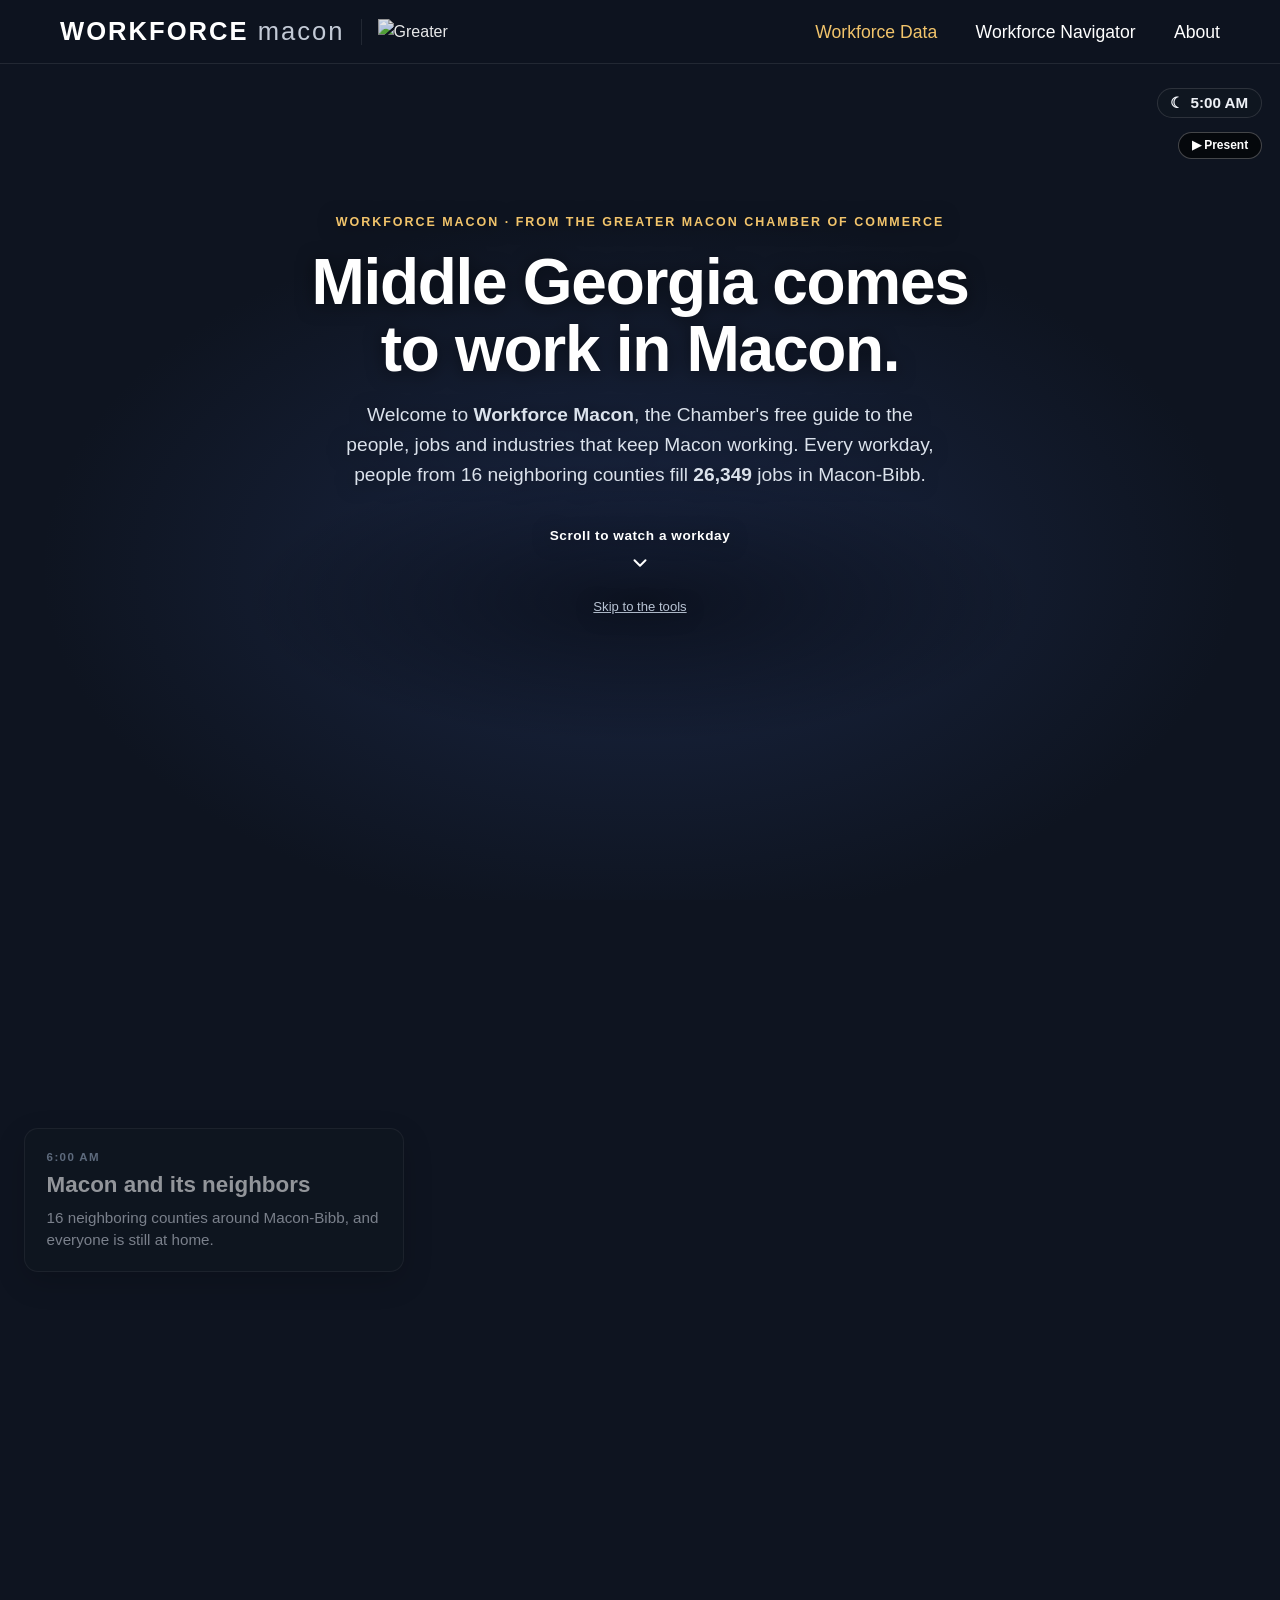
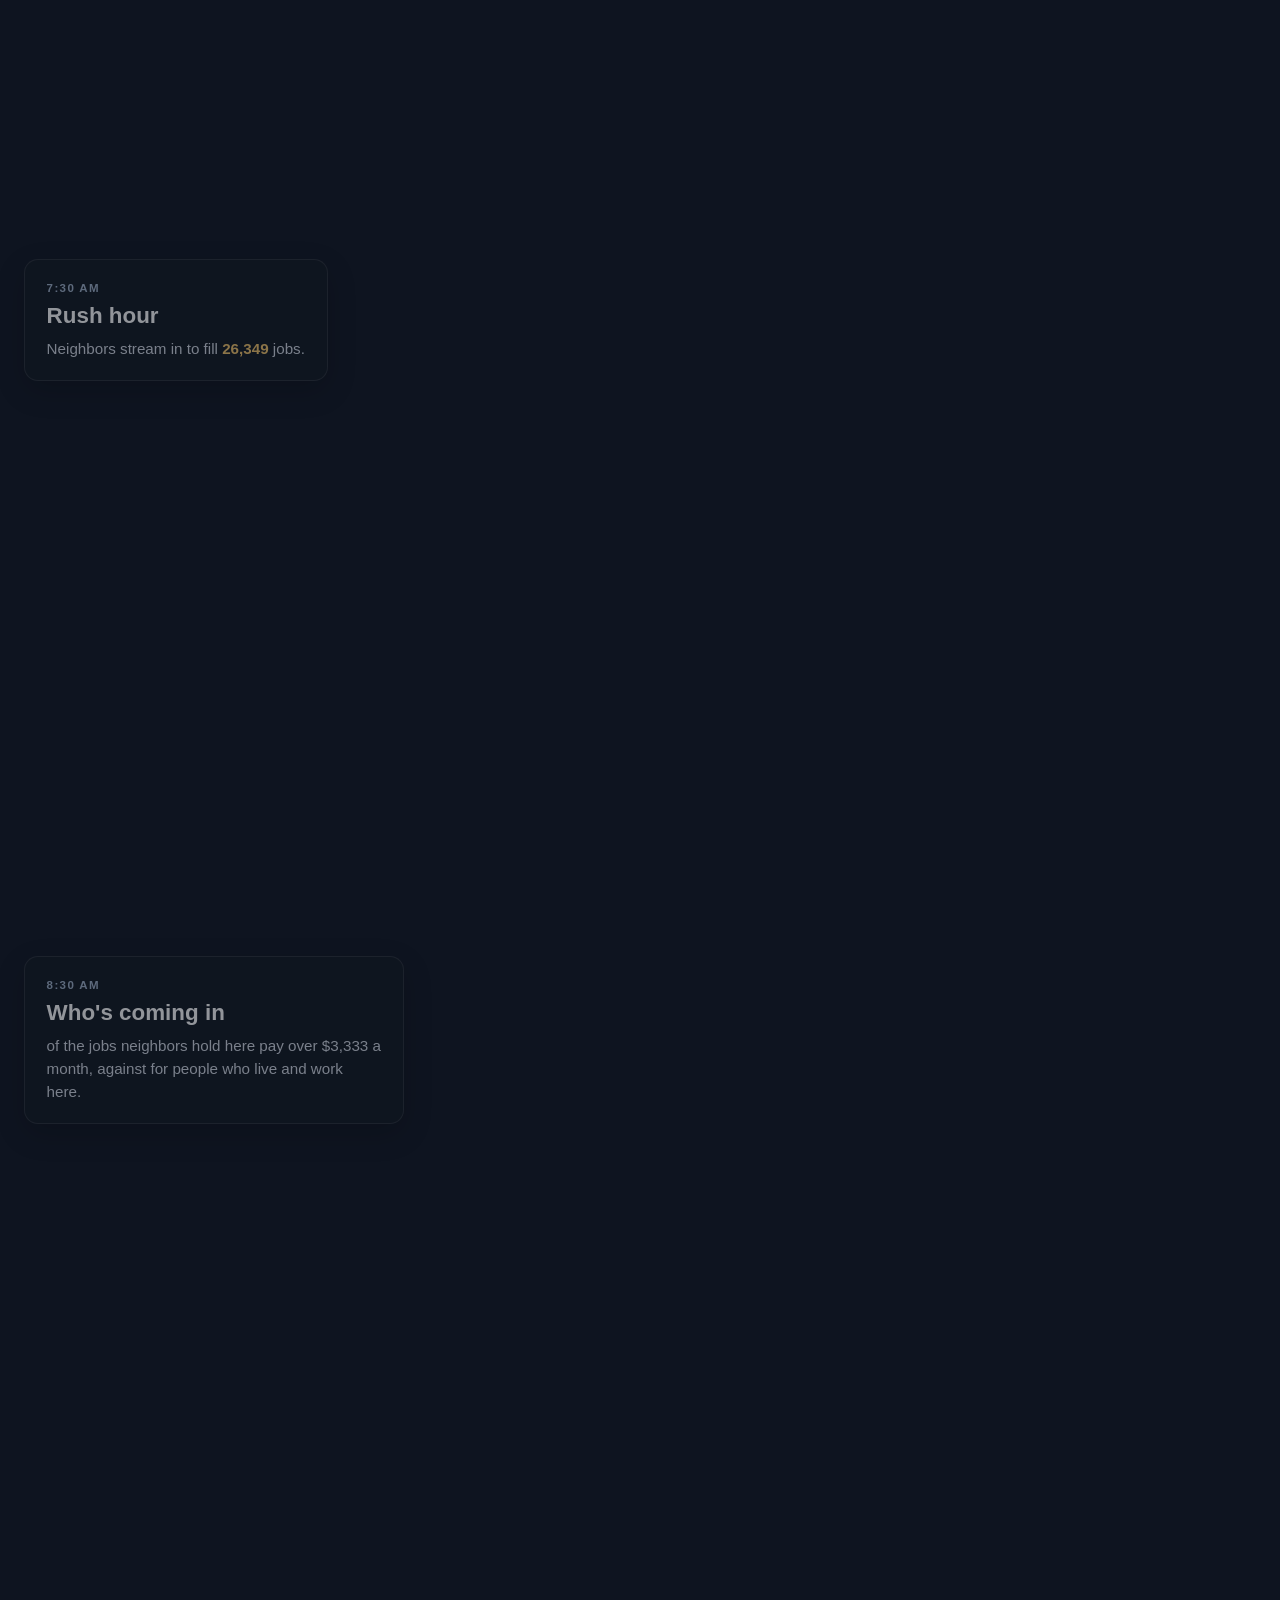
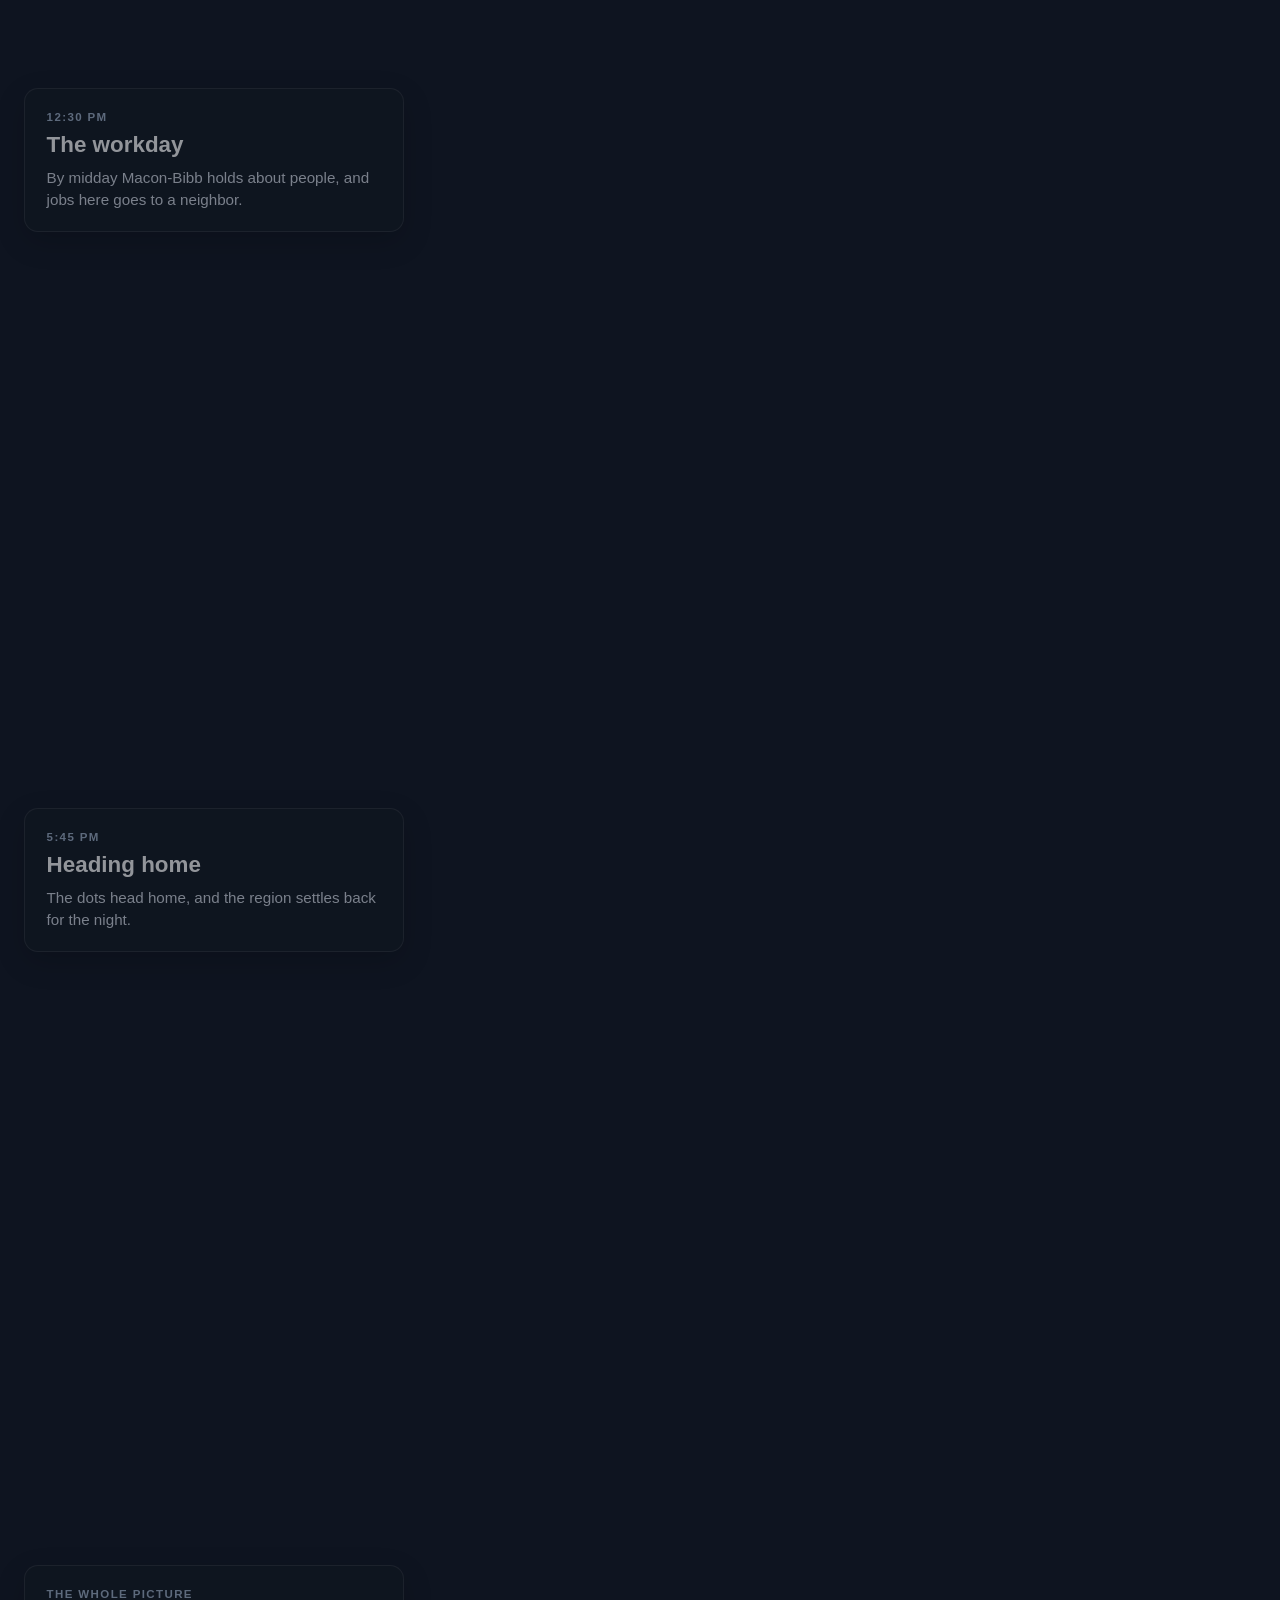
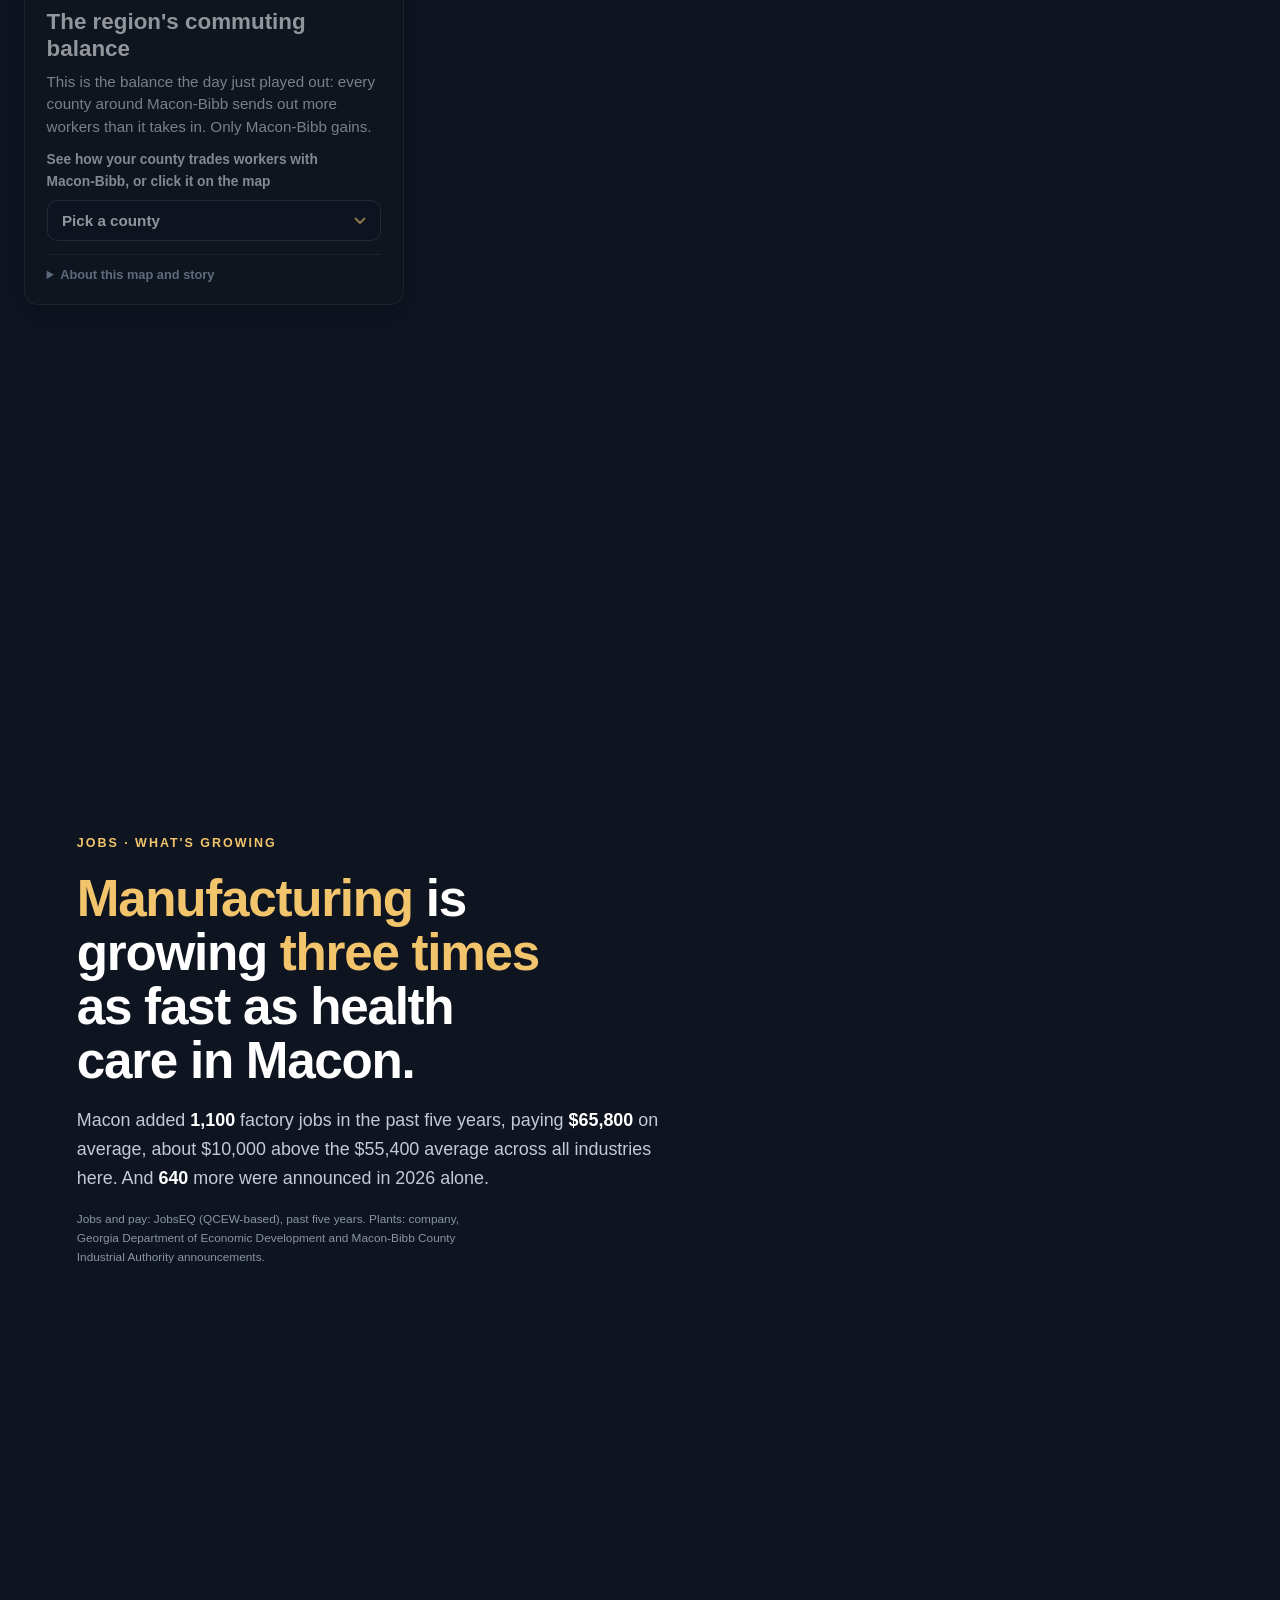
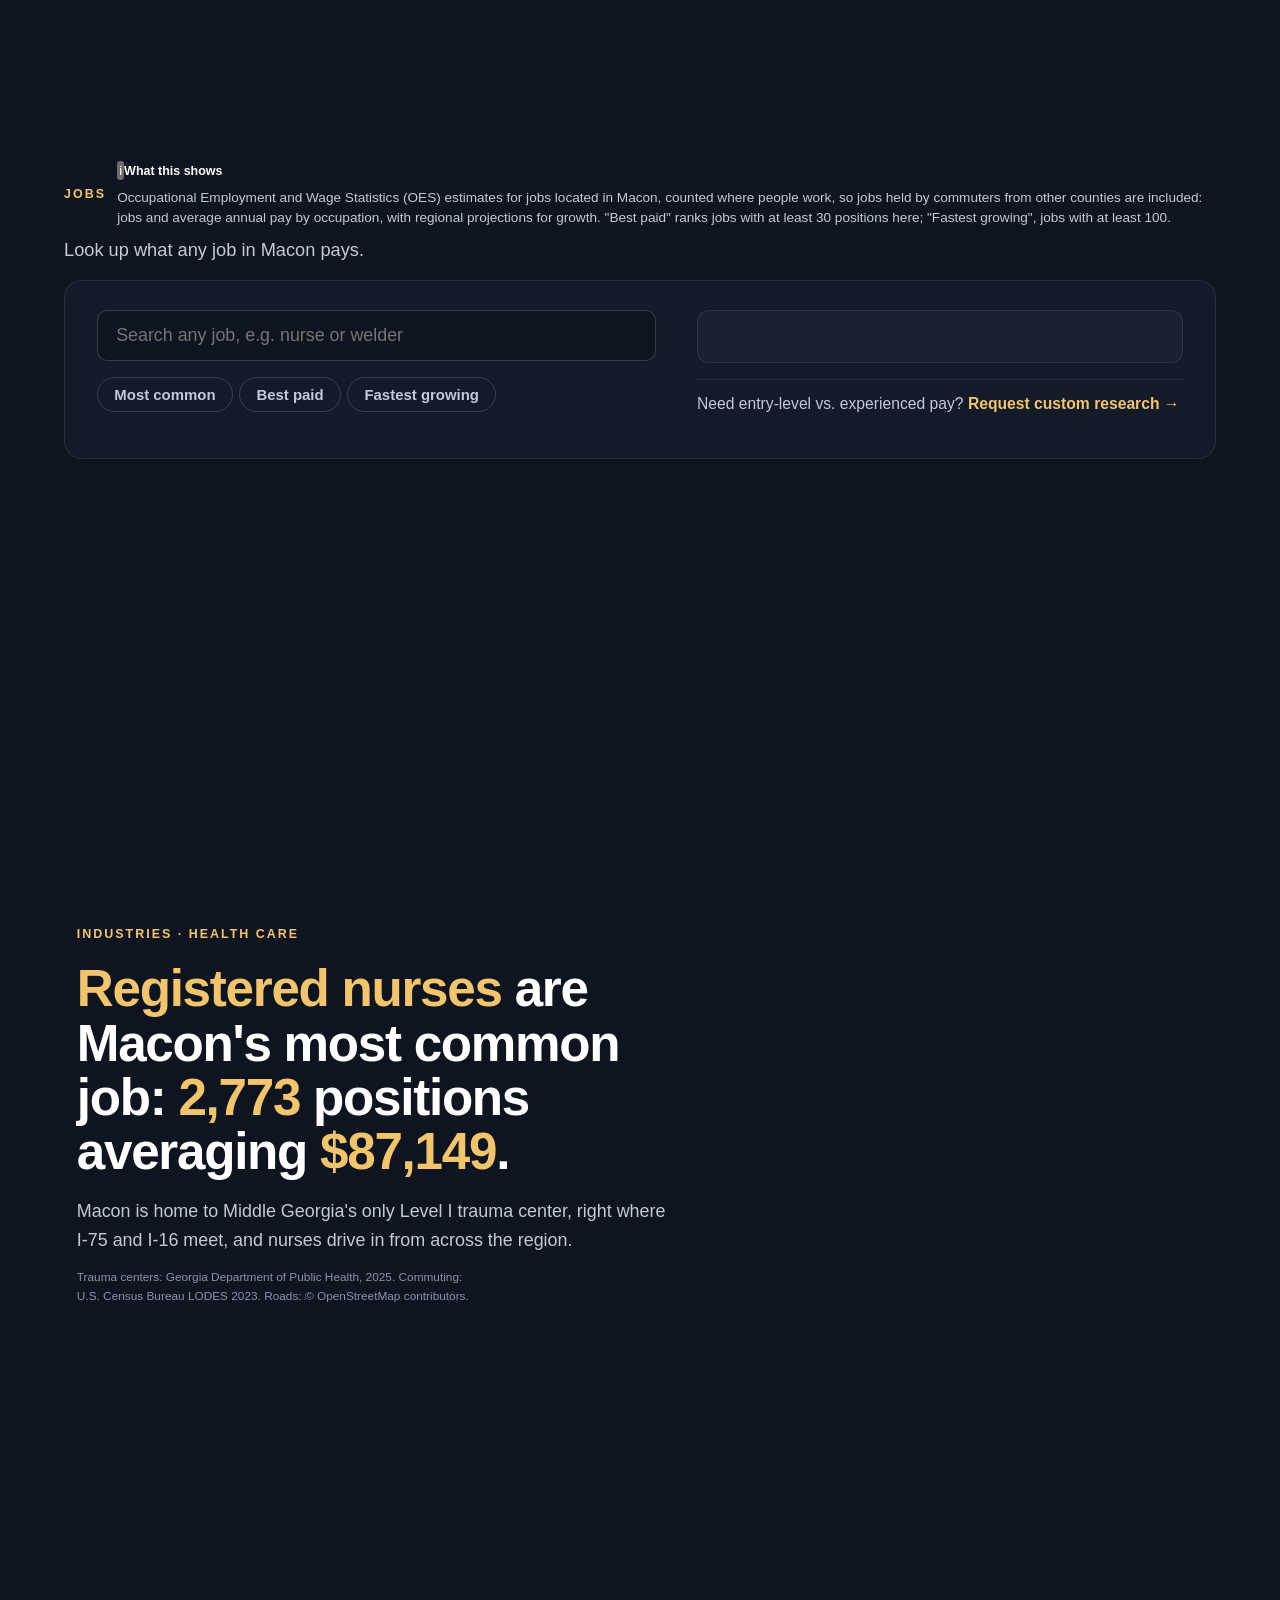
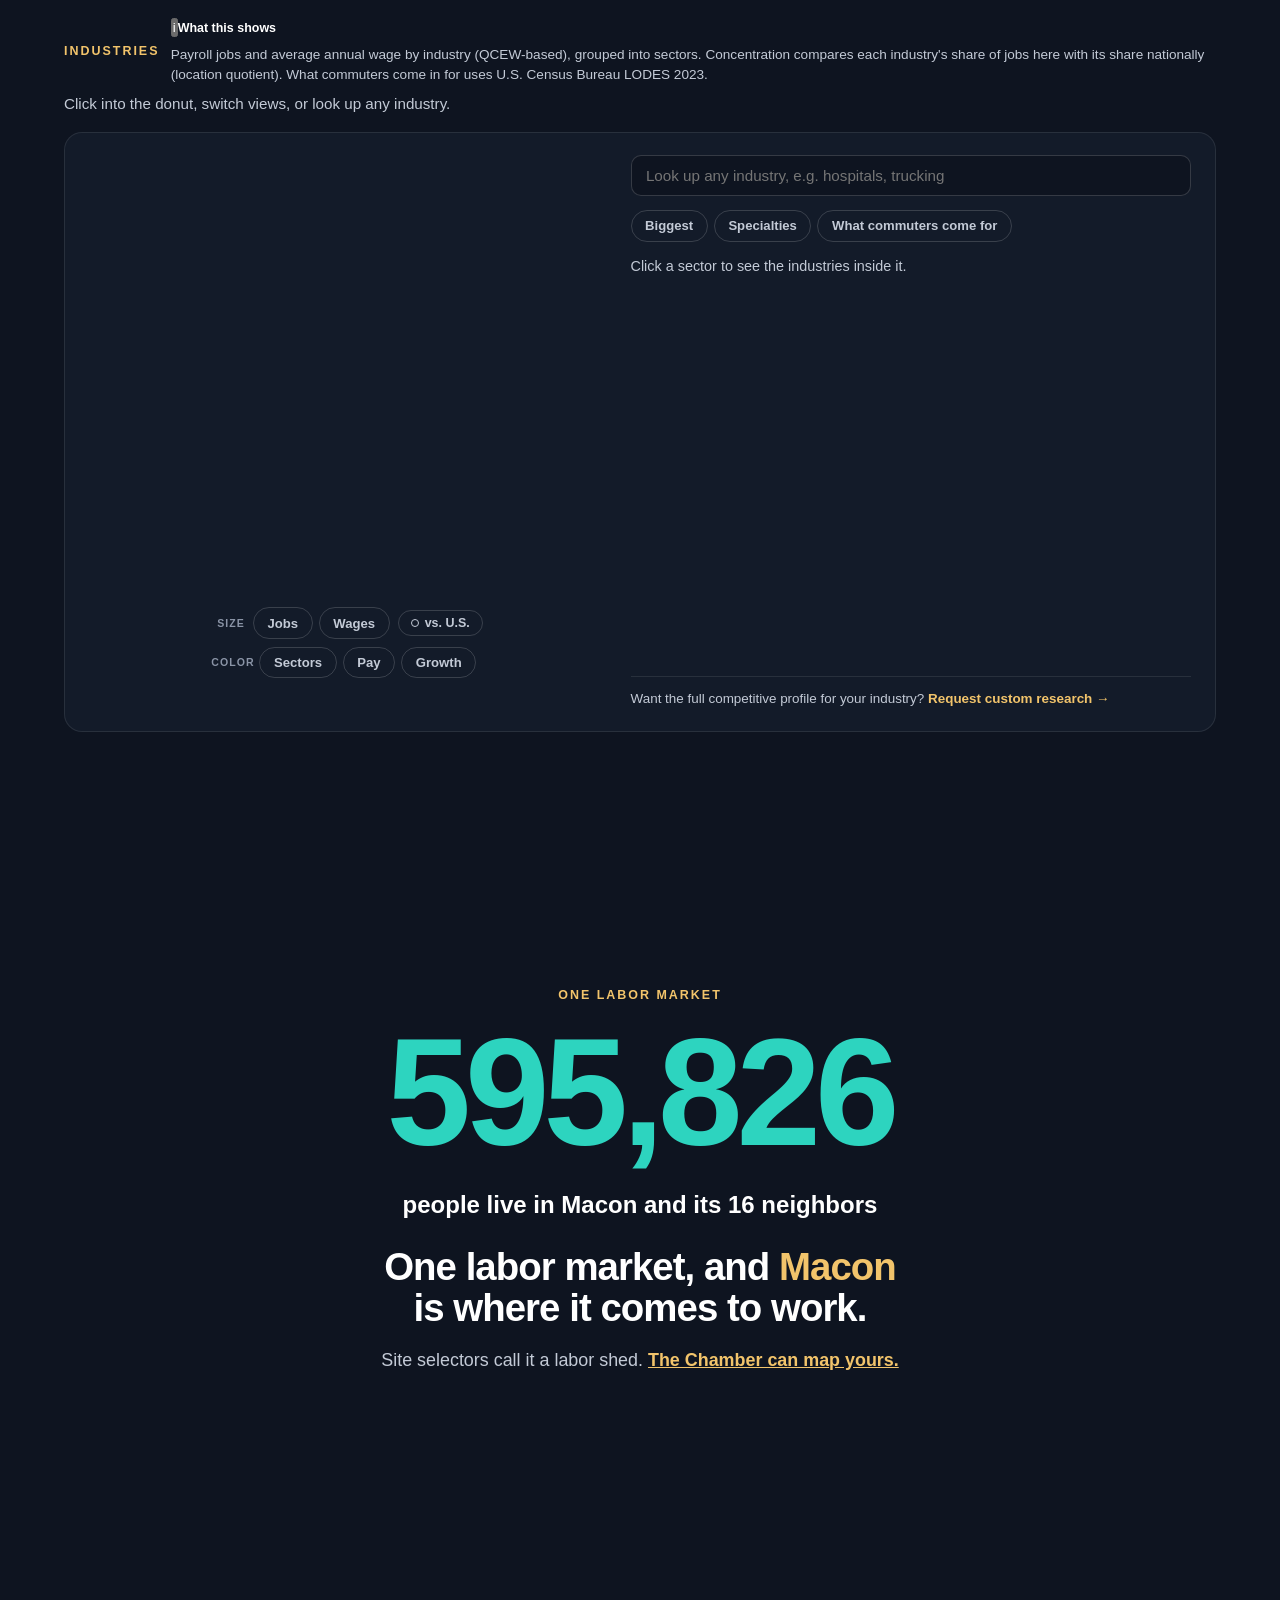
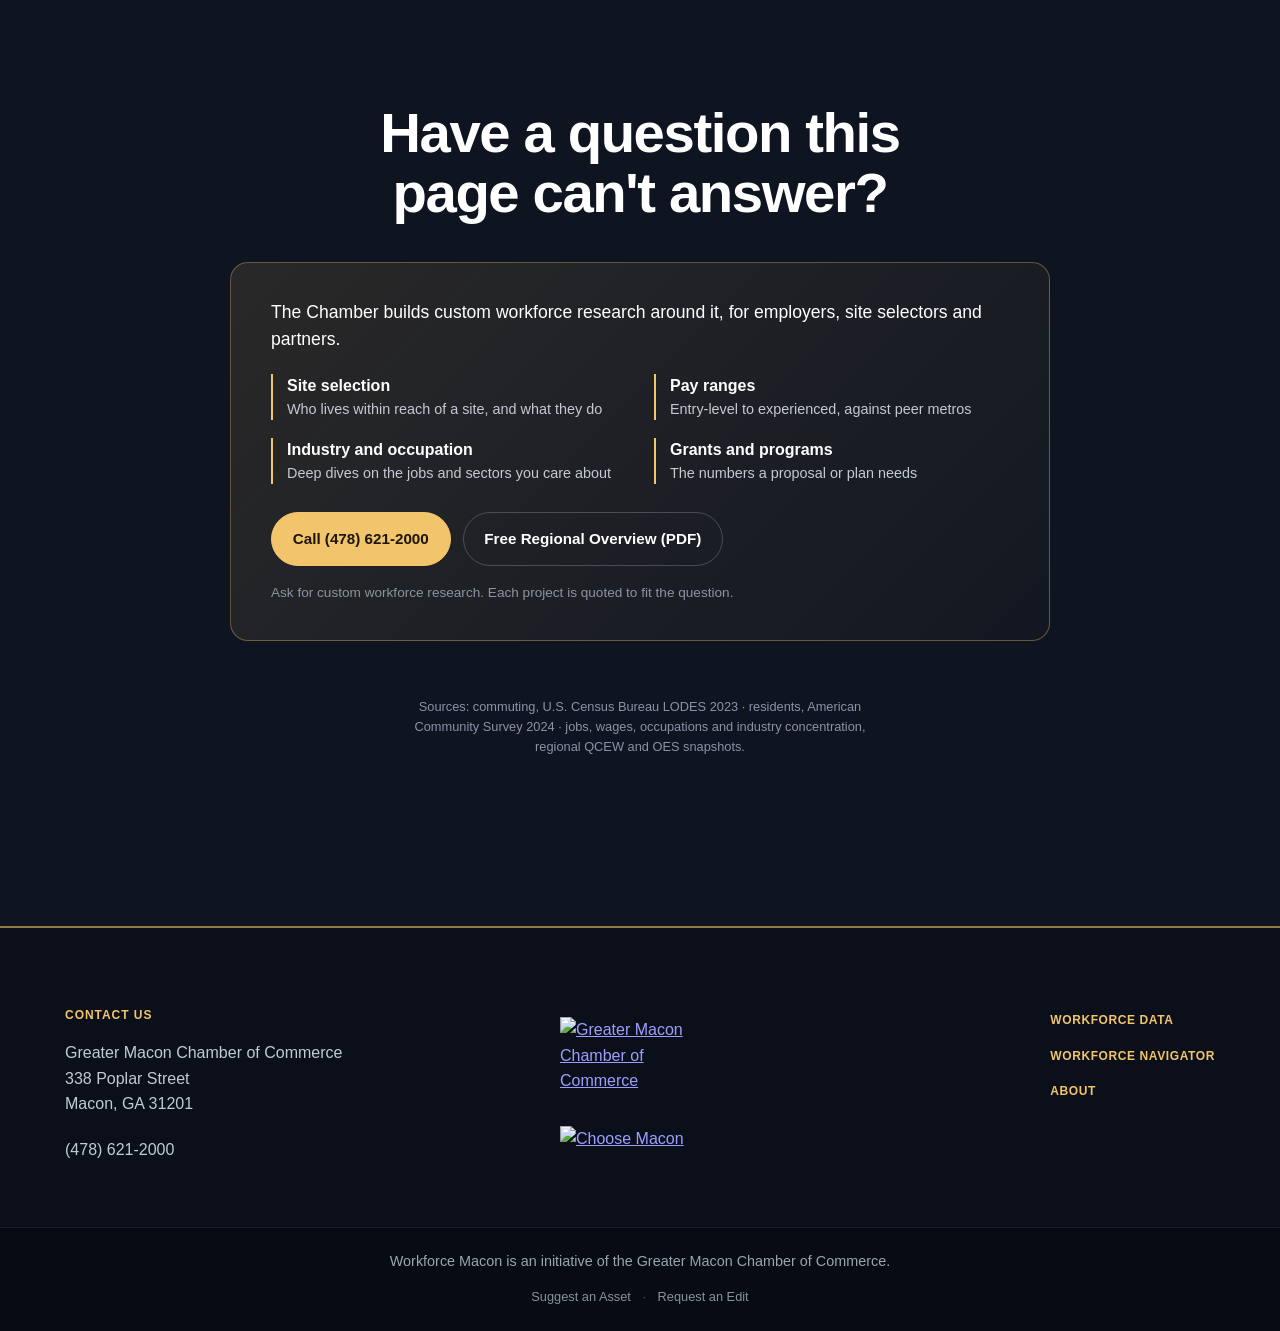
==== commit 8803f783: "Commuting story: a live key explains the dots and colors, and the cards say one sentence each. The k" ====
--- a/index.html
+++ b/index.html
@@ -113,10 +113,13 @@
                 <div class="ci-time" aria-hidden="true"><span id="ci-time-icon">☾</span><span id="ci-time-label">5:00 AM</span></div>
                 <div class="ci-tip" id="ci-tip"></div>
                 <!-- Phones: the story's captions as subtitles, pinned under the map (js/commute-intro.js) -->
-                <div class="ci-caption" id="ci-caption" aria-hidden="true"><div class="ci-caption__text"><b></b><span></span></div><div class="ci-caption__dots"></div></div>
+                <div class="ci-caption" id="ci-caption" aria-hidden="true"><div class="ci-caption__key" id="ci-capkey"></div><div class="ci-caption__text"><b></b><span></span></div><div class="ci-caption__dots"></div></div>
                 <!-- Present mode: fullscreen, arrow keys step through the cards (js/commute-intro.js) -->
                 <button type="button" class="ci-pill ci-present" id="ci-present" title="Present this story (P)">▶ Present</button>
                 <div class="ci-present-hint" aria-hidden="true">← → to step · Esc to exit</div>
+                <!-- Bottom right: the live key (what the dots and colors mean right now) above the live pulse (js/commute-intro.js) -->
+                <div class="ci-hud">
+                <div class="ci-livekey is-off" id="ci-key" aria-hidden="true"><span class="ci-livekey__label">Key</span><div class="ci-livekey__body"></div></div>
                 <!-- Live pulse: Macon-Bibb's head count through the day -->
                 <div class="ci-pulse">
                     <span class="ci-pulse__label">In Macon-Bibb now · residents ± commuters</span>
@@ -138,6 +141,7 @@
                     <span><i style="background:#299e77"></i>Macon-Bibb County (net gain)</span>
                     <span><i style="background:linear-gradient(90deg, #4e4f72, #a05761)"></i>Net loss of workers (stronger = more)</span>
                     <span class="ci-key__gainer"><i style="background:#1f6a56"></i>Net gain of workers</span>
+                </div>
                 </div>
             </div>
             <div class="ci-steps">
@@ -155,37 +159,27 @@
                 <div class="ci-step" data-time="6" id="ci-dawn" data-moment="6am"><div class="ci-card">
                     <div class="ci-when">6:00 AM</div>
                     <h2>Macon and its neighbors</h2>
-                    <p class="ci-short">Everyone is still at home.</p>
-                    <p class="ci-long">Macon-Bibb sits at the center of 16 neighboring counties. At 6 AM they all stand level: everyone is still at home.</p>
+                    <p class="ci-short">16 neighboring counties around Macon-Bibb, and everyone is still at home.</p>
                 </div></div>
                 <div class="ci-step" data-time="7.5" data-moment="8am"><div class="ci-card">
                     <div class="ci-when">7:30 AM</div>
                     <h2>Rush hour</h2>
                     <p class="ci-short">Neighbors stream in to fill <strong data-ci="inFromRegion">26,349</strong> jobs.</p>
-                    <p class="ci-long">By 8 AM, Macon-Bibb is filling up as its neighbors empty out.</p>
-                    <p class="ci-note ci-long"><span class="ci-swatch" style="background:#f2c46b"></span>Gold dots head into Macon-Bibb, <span class="ci-swatch" style="background:#fff"></span>white dots head out; each is <span data-ci="perDot"></span> commuters. Smaller, fainter dots come from or go beyond the map: people who commute farther. A county drops as its dots leave and rises as they land: <span class="ci-swatch" style="background:rgba(52,211,153,0.75)"></span>green is Macon-Bibb's gain, <span class="ci-swatch" style="background:rgba(248,113,113,0.45)"></span>faint red is what each neighbor has lost. Heights exaggerate the change 2.5×; labels show the real change. Timing is illustrative.</p>
                 </div></div>
                 <div class="ci-step ci-step--full" data-time="8.5" data-moment="pay"><div class="ci-card">
                     <div class="ci-when">8:30 AM</div>
                     <h2>Who's coming in</h2>
-                    <p class="ci-short">The dots now show pay: <strong data-ci="payIn"></strong> of the jobs neighbors hold here pay over $3,333 a month.</p>
-                    <p class="ci-long">Now the dots show what each commuter earns. <strong data-ci="payIn"></strong> of the jobs neighbors hold in Macon-Bibb pay more than $3,333 a month, compared with <strong data-ci="payLocal"></strong> of jobs held by people who live and work here.</p>
-                    <p class="ci-paykey ci-long"><span><i style="background:rgb(45,212,191)"></i>More than $3,333/mo</span><span><i style="background:rgb(242,196,107)"></i>$1,251–3,333</span><span><i style="background:rgb(160,170,190)"></i>$1,250 or less</span></p>
-                    <p class="ci-note ci-long">Monthly earnings bands from LODES 2023.</p>
+                    <p class="ci-short"><strong data-ci="payIn"></strong> of the jobs neighbors hold here pay over $3,333 a month, against <strong data-ci="payLocal"></strong> for people who live and work here.</p>
                 </div></div>
                 <div class="ci-step" data-time="12.5" data-moment="noon"><div class="ci-card">
                     <div class="ci-when">12:30 PM</div>
                     <h2>The workday</h2>
-                    <p class="ci-short"><strong data-ci="oneIn"></strong> jobs here goes to a neighbor.</p>
-                    <p class="ci-long">Counting commuters from everywhere, Macon-Bibb holds about <strong data-ci="bibbDay"></strong> people by midday (<span data-ci="bibbPct"></span>), drawn most from <span data-ci="topSources"></span>.</p>
-                    <p class="ci-long"><strong data-ci="oneIn"></strong> jobs here is held by someone from a neighboring county, and about <strong data-ci="farIn"></strong> more are filled by people from farther away.</p>
+                    <p class="ci-short">By midday Macon-Bibb holds about <strong data-ci="bibbDay"></strong> people, and <strong data-ci="oneIn"></strong> jobs here goes to a neighbor.</p>
                 </div></div>
                 <div class="ci-step ci-step--full" data-time="17.75" data-moment="evening"><div class="ci-card">
                     <div class="ci-when">5:45 PM</div>
                     <h2>Heading home</h2>
                     <p class="ci-short">The dots head home, and the region settles back for the night.</p>
-                    <p class="ci-long">The dots reverse, and most of those higher paychecks head home with them. By evening the region settles back into its night-time shape, ready to do it all again tomorrow.</p>
-                    <p class="ci-note ci-long">Commuting: U.S. Census Bureau LODES 2023. Residents: ACS 2024.</p>
                 </div></div>
                 <div class="ci-step ci-step--map" data-time="21" id="section-region" data-moment="map"><div class="ci-card">
                     <div class="ci-when">The whole picture</div>
@@ -202,7 +196,7 @@
                     </div>
                     <details class="ci-method">
                         <summary>About this map and story</summary>
-                        <p class="ci-note">Net commuting = jobs located in the county minus employed residents (LODES 2023). Population: ACS 2024. Click the <b>Highways</b> button for the region's major roads.</p>
+                        <p class="ci-note">Net commuting = jobs located in the county minus employed residents. Commuting and pay: LODES 2023. Population: ACS 2024. In the story, timing is illustrative and heights exaggerate the change 2.5×. Click the <b>Highways</b> button for the region's major roads.</p>
                         <p class="ci-note">Presenting this story? Press <b>P</b> or <b>▶ Present</b> for full screen, and use each card's "Link to this moment" to jump straight to a point in the day.</p>
                         <ul>
                             <li><b>Real data.</b><span> Commuting comes from the U.S. Census Bureau's LODES 2023, which counts jobs, not people: someone with two jobs counts twice. Residents come from the American Community Survey 2024.</span></li>
--- a/css/commute-intro.css
+++ b/css/commute-intro.css
@@ -106,9 +106,44 @@
 }
 .ci-pulse__axis { display: flex; justify-content: space-between; font-size: 0.58rem; color: #7d8798; }
 
-/* Pay key in the "Who's coming in" card */
-.ci-paykey { display: flex; flex-wrap: wrap; gap: 0.35rem 0.8rem; font-size: 0.78rem; }
-.ci-paykey i { display: inline-block; width: 9px; height: 9px; border-radius: 50%; margin-right: 0.35rem; }
+/* ----- Live key: what the dots and colors mean right now (js/commute-intro.js) -----
+   Desktop: a box stacked above the live pulse, bottom right; the two share a width */
+.ci-livekey {
+    display: grid; gap: 0.3rem; padding: 0.6rem 0.9rem 0.6rem; border-radius: 12px; pointer-events: none;
+    background: rgba(16, 23, 32, 0.85); border: 1px solid rgba(255, 255, 255, 0.12); transition: opacity 0.35s;
+}
+.ci-livekey.is-off { opacity: 0; }
+.ci-livekey__label { font-size: 0.62rem; font-weight: 600; letter-spacing: 0.1em; text-transform: uppercase; color: #9aa3b2; }
+.ci-livekey__body { transition: opacity 0.16s; }
+.ci-livekey.is-swapping .ci-livekey__body { opacity: 0; }
+.ci-livekey ul { list-style: none; margin: 0; padding: 0; display: grid; gap: 0.28rem; }
+.ci-livekey li { display: flex; align-items: center; gap: 0.55rem; font-size: 0.78rem; line-height: 1.3; color: #d3d9e3; }
+.ci-livekey__sw { flex: none; display: inline-flex; align-items: center; justify-content: center; gap: 3px; width: 22px; }
+.ci-livekey__dot { display: inline-block; width: 9px; height: 9px; border-radius: 50%; }
+.ci-livekey__dot.is-faint { width: 6px; height: 6px; opacity: 0.65; }
+.ci-livekey__tile { display: inline-block; width: 15px; height: 10px; border-radius: 2px; }
+.ci-livekey__foot { display: block; margin-top: 0.4rem; font-size: 0.66rem; line-height: 1.35; color: #8792a3; }
+@media (min-width: 769px) {
+    .ci-hud { position: absolute; z-index: 3; right: 18px; bottom: 18px; display: flex; flex-direction: column; gap: 10px; width: 340px; pointer-events: none; }
+    .ci-hud .ci-pulse { position: static; }
+}
+/* Tablets: the pulse moves to the top left and the key sits top right, under the clock */
+@media (min-width: 701px) and (max-width: 768px) {
+    .ci-livekey { position: absolute; z-index: 3; top: 52px; right: 10px; max-width: 230px; }
+    .ci-hud .ci-pulse { left: 10px; transform: none; }
+}
+/* Phones: a strip of swatches above the caption (the box is hidden) */
+.ci-caption__key { display: none; }
+@media (max-width: 700px) {
+    .ci-livekey { display: none; }
+    .ci-caption__key {
+        display: flex; flex-wrap: wrap; gap: 0.3rem 0.85rem; margin-bottom: 0.55rem;
+        font-size: 0.8rem; line-height: 1.3; color: #c7d0dc; transition: opacity 0.16s;
+    }
+    .ci-caption__key.is-off, .ci-caption__key.is-swapping { opacity: 0; }
+    .ci-caption__key.is-off { display: none; }
+    .ci-caption .ci-caption__key span { display: inline-flex; align-items: center; gap: 0.35rem; white-space: nowrap; font-size: 0.82rem; line-height: 1.3; color: #c7d0dc; }
+}
 
 /* ----- Present mode and moment links ----- */
 .ci-present { position: absolute; z-index: 3; top: 62px; right: 18px; opacity: calc(1 - var(--ci-map)); }   /* under the clock: the story's cards pass down the left */
@@ -228,7 +263,6 @@
 .ci-card p:last-child { margin-bottom: 0; }
 .ci-card strong { color: #f2c46b; font-variant-numeric: tabular-nums; }
 .ci-card .ci-note { font-size: 0.78rem; color: #93a0b4; }
-.ci-swatch { display: inline-block; width: 0.7em; height: 0.7em; border-radius: 50%; margin-right: 0.3em; vertical-align: baseline; }
 .ci-card a { color: #f2c46b; font-weight: 600; }
 
 /* ----- Welcome: the first step ----- */
@@ -268,6 +302,7 @@
    evening cards, the long notes, the live counter and the moment links are for larger screens
    (and presenting); the day still plays through the evening between midday and the map. ----- */
 .ci-short { display: none; }
+.ci-step:not(.ci-step--map) .ci-short { display: block; }   /* the story's cards: one sentence, every width */
 @media (max-width: 700px) {
     .ci-step--full, .ci-long, .ci-pulse, .ci-linkbtn { display: none !important; }
     .ci-welcome :is(.ci-eyebrow, .ci-lede) { display: none; }   /* the opening is just the headline (the header carries the name) */
@@ -318,6 +353,6 @@
 
 /* Marketing stills (?render=1): just the 3D stage, filling the window */
 html.ci-render .main-header, html.ci-render .page-jumpnav, html.ci-render .ci-steps, html.ci-render .ci-time,
-html.ci-render .ci-tip, html.ci-render .ci-present, html.ci-render .ci-present-hint, html.ci-render .ci-pulse,
+html.ci-render .ci-tip, html.ci-render .ci-present, html.ci-render .ci-present-hint, html.ci-render .ci-pulse, html.ci-render .ci-livekey,
 html.ci-render .ci-overlay, html.ci-render .ci-maplabels, html.ci-render .ci-hwylabels { display: none !important; }
 html.ci-render .ci { --ci-top: 0px !important; }
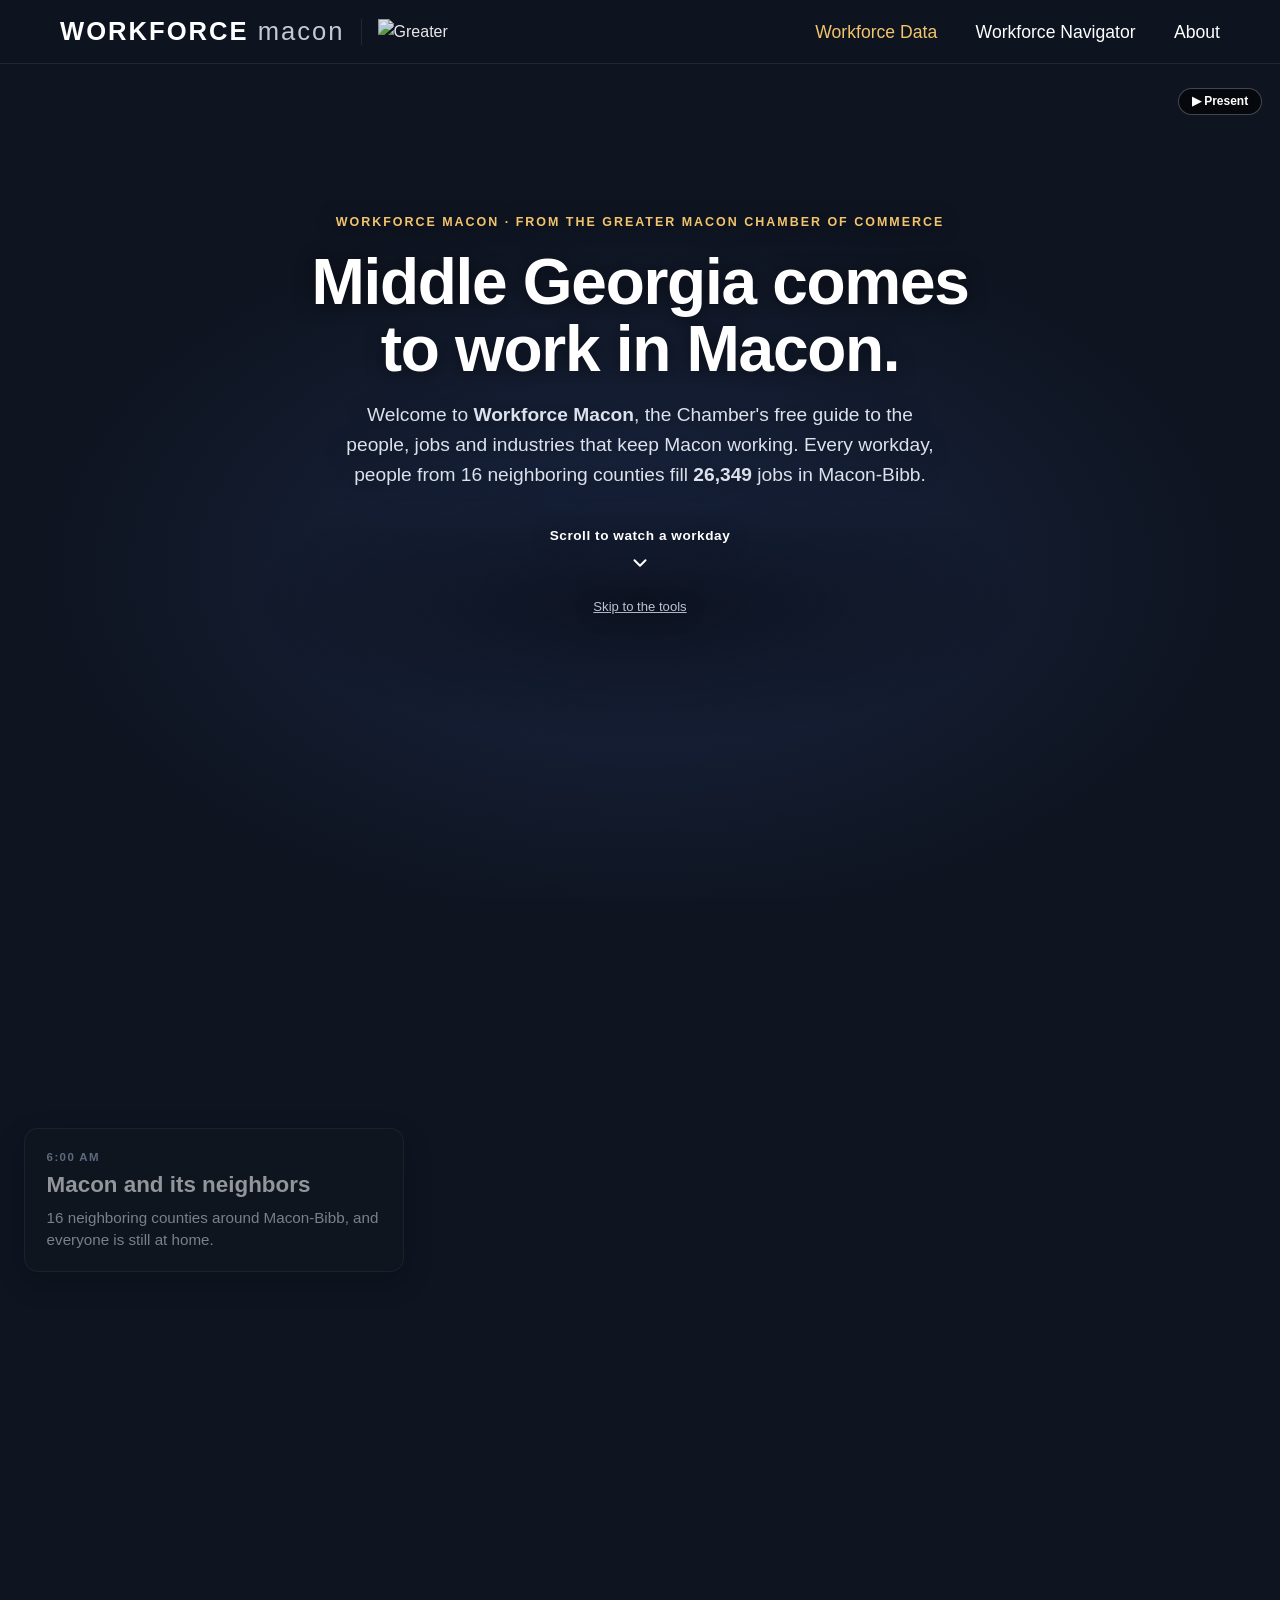
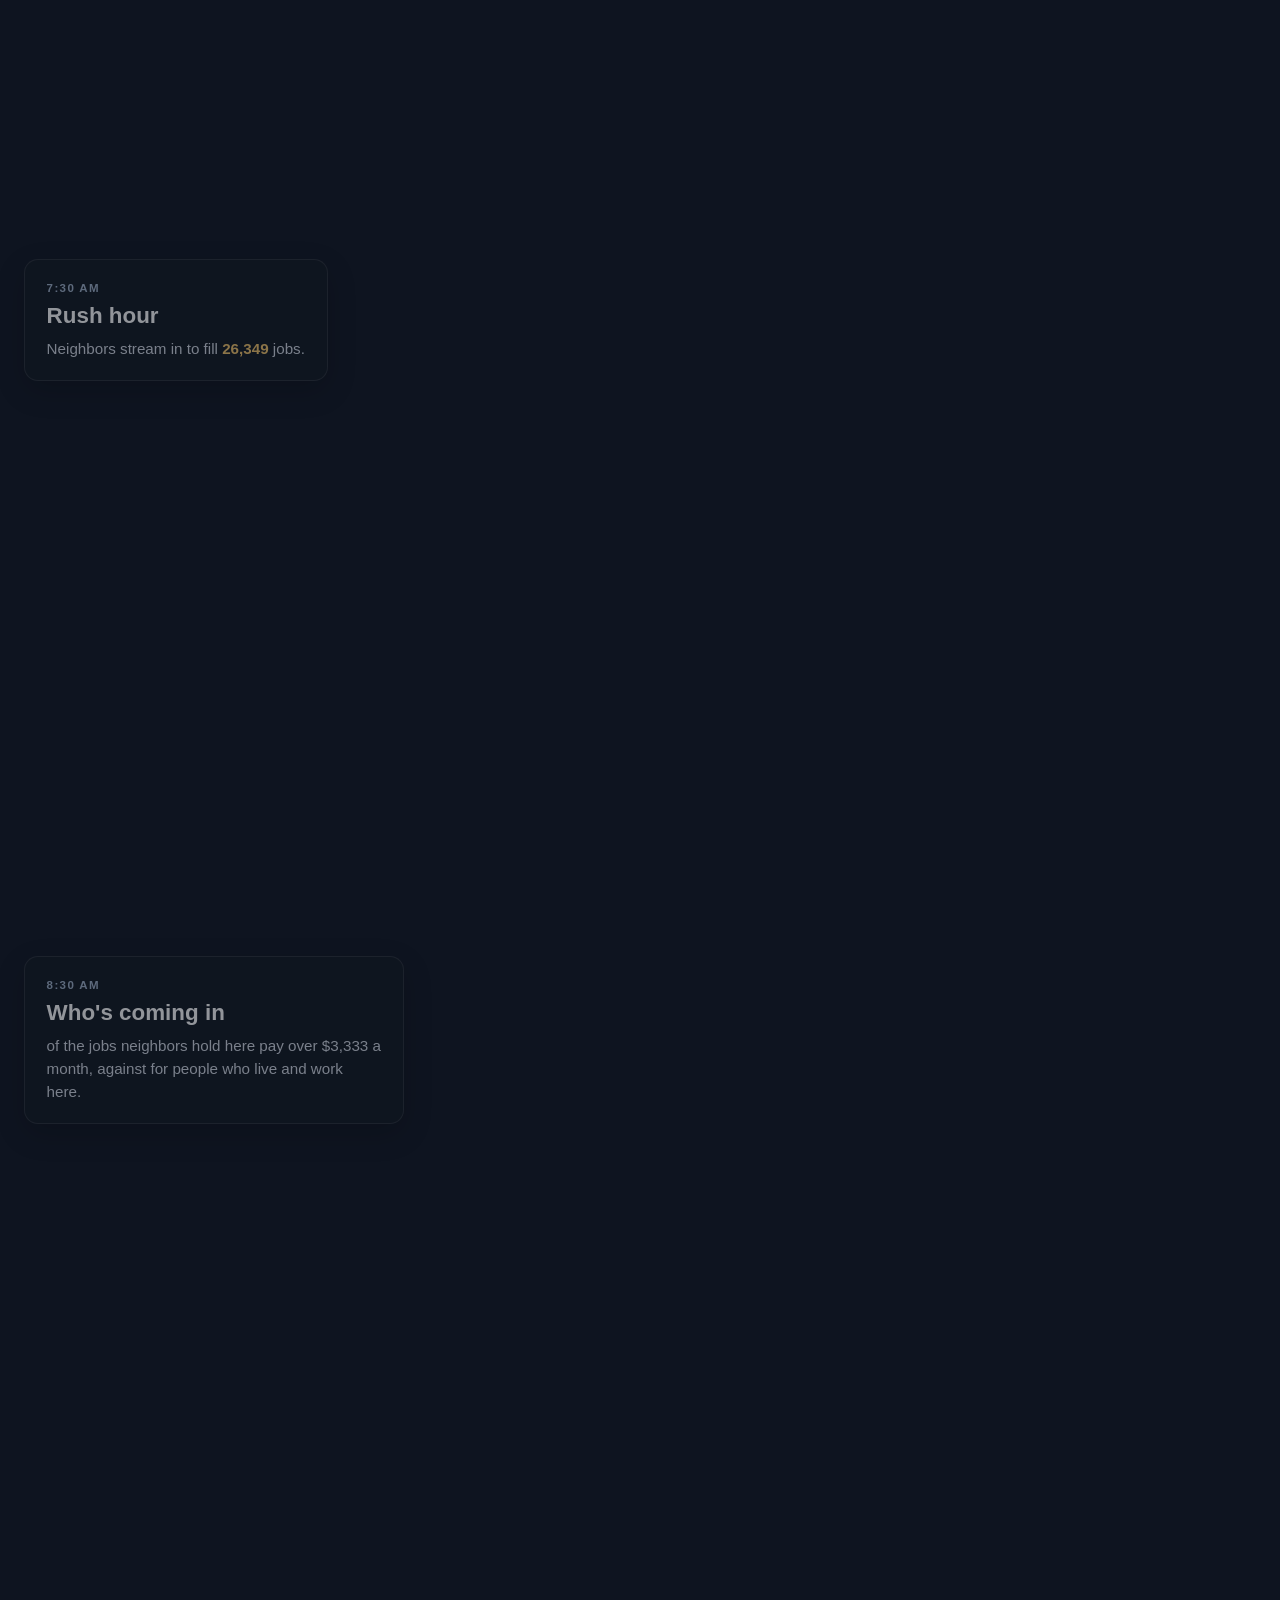
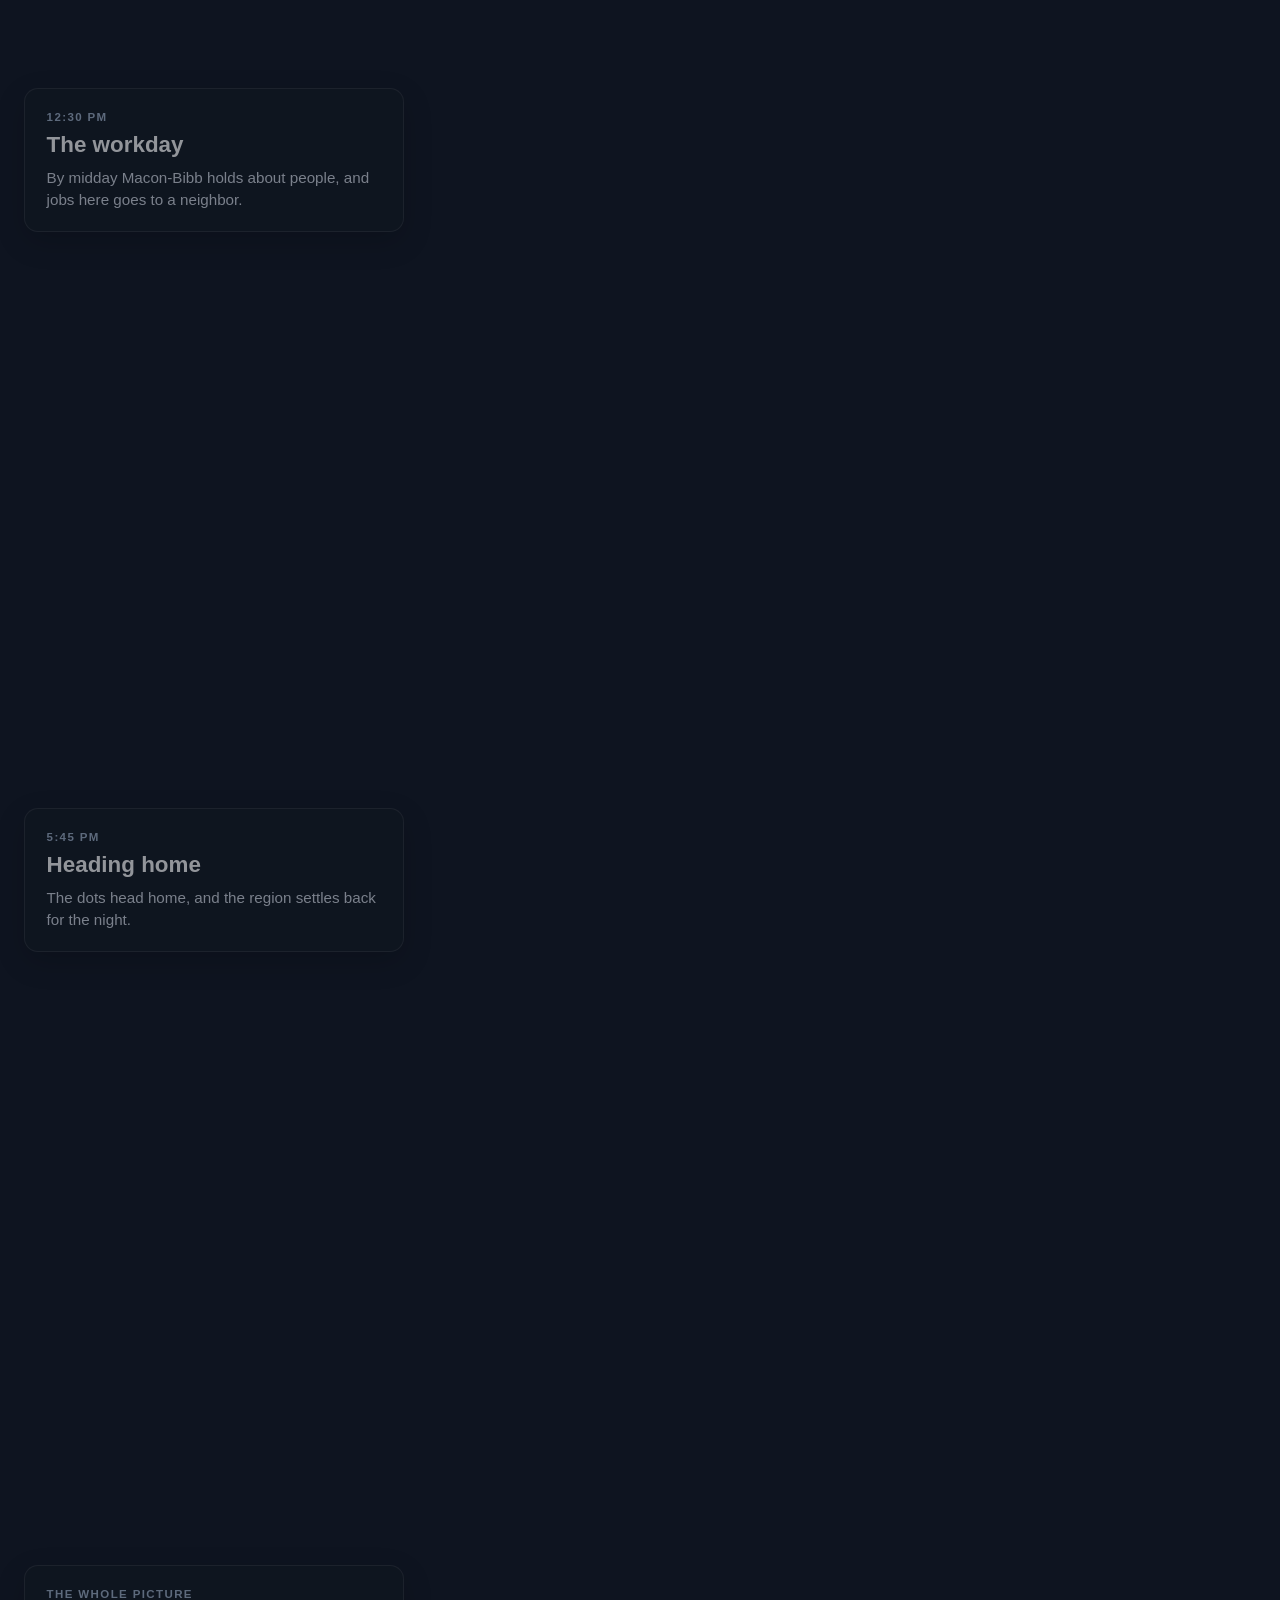
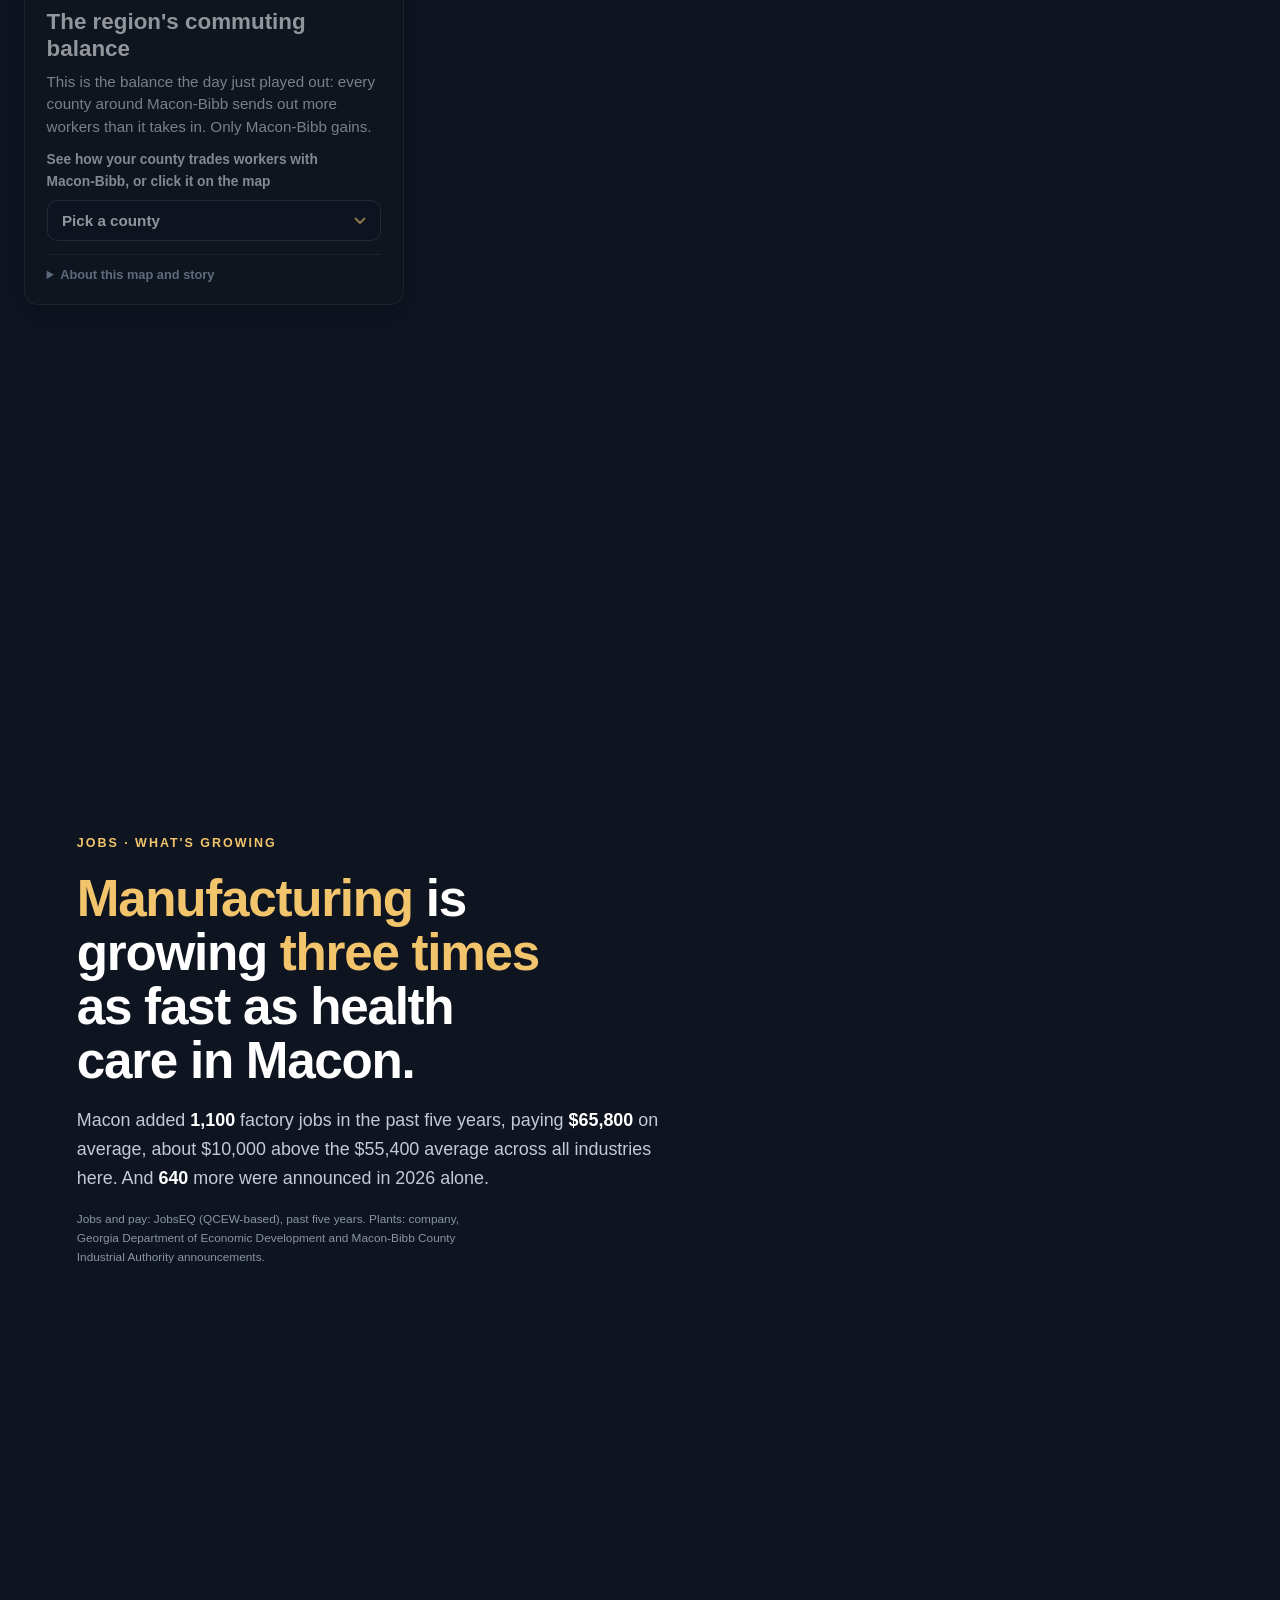
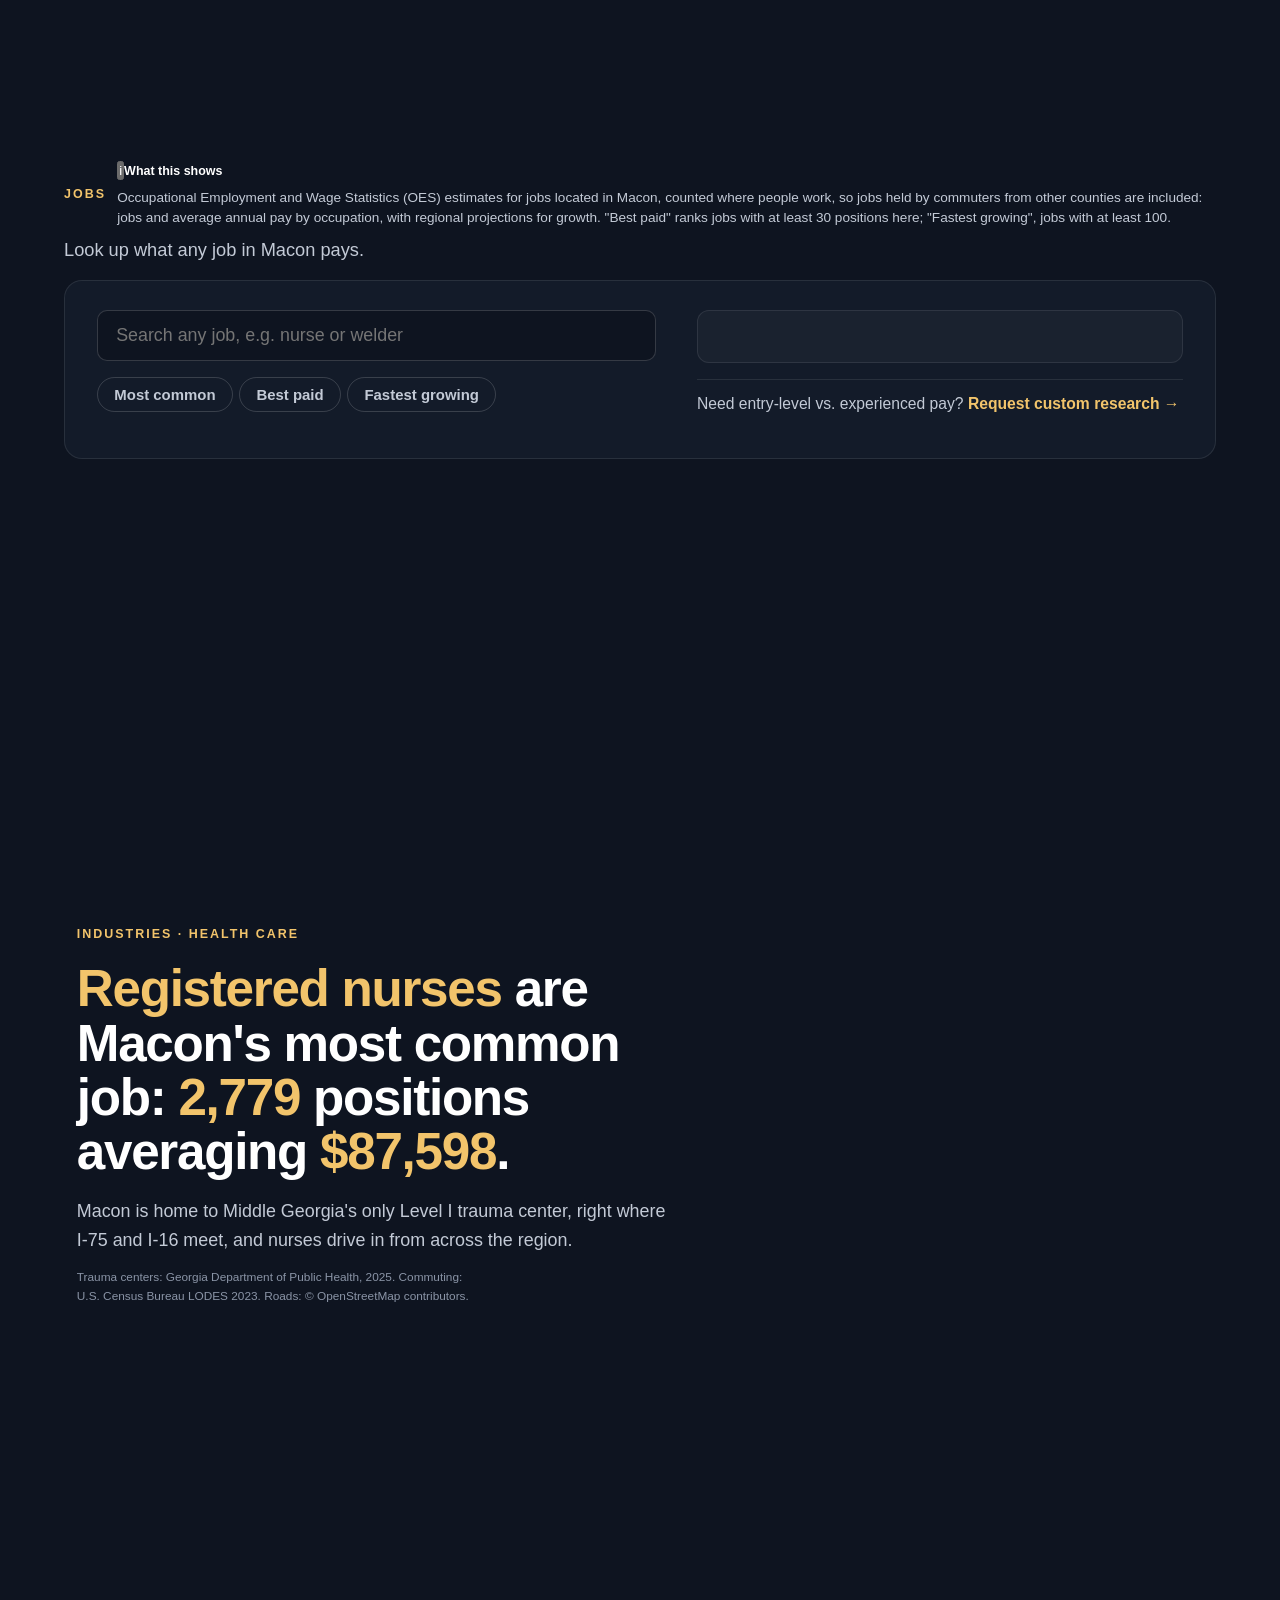
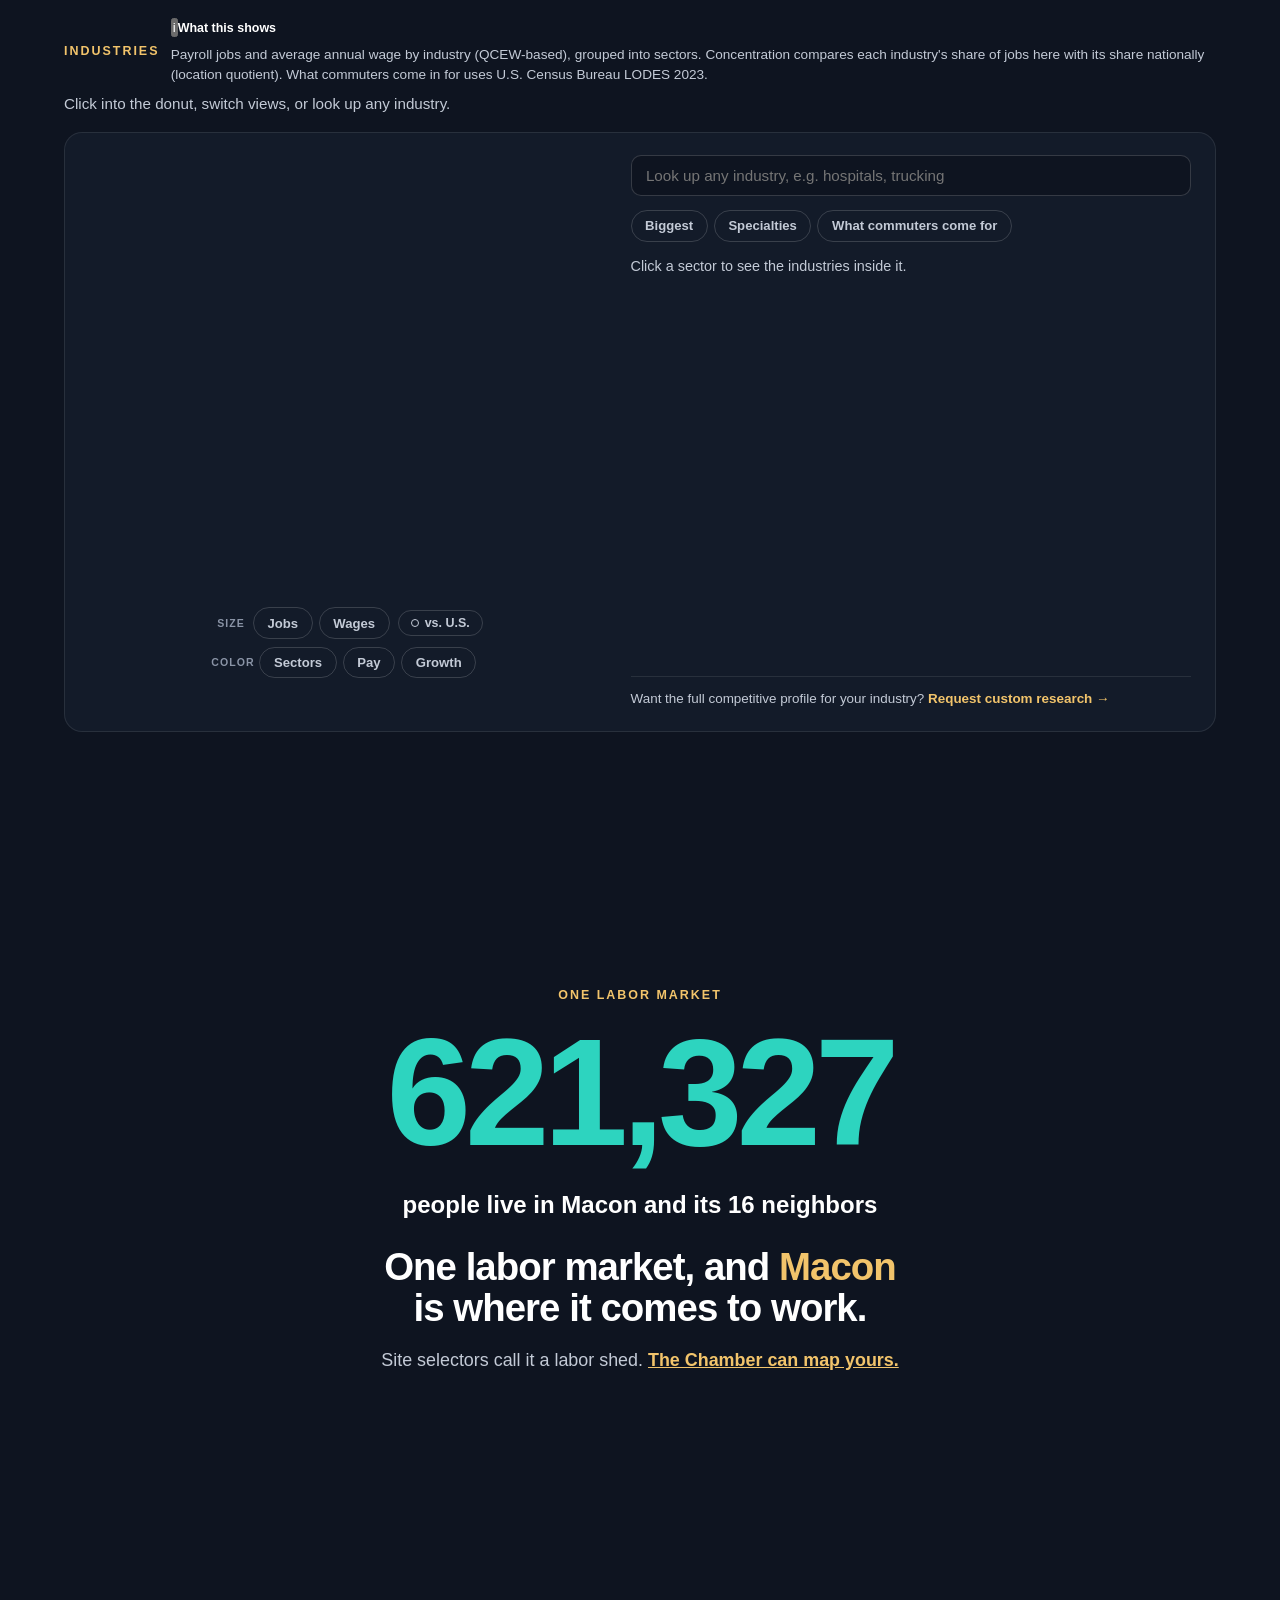
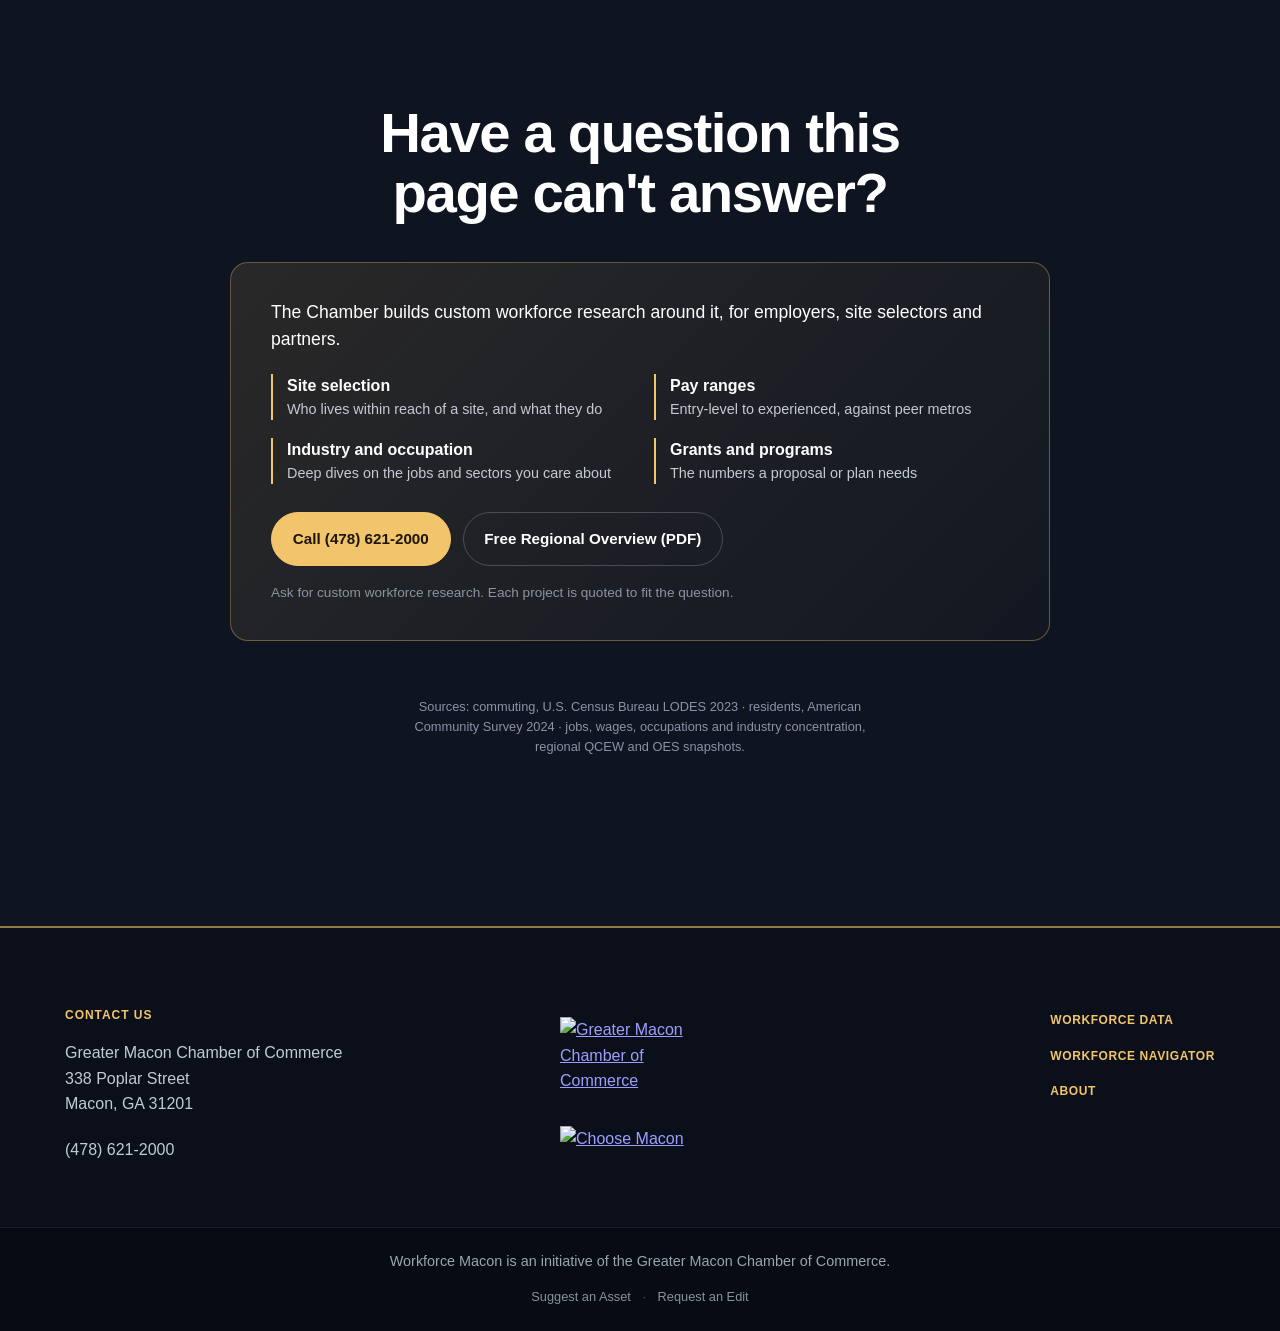
==== commit db219dc0: "Commuting story: the time-of-day pill is gone (each card still names its moment). On desktop the Pre" ====
--- a/index.html
+++ b/index.html
@@ -110,7 +110,6 @@
                 <!-- Phones: a picture of the opening Macon-Bibb block, shown at once while the 3D starts up (tools/render-poster.js) -->
                 <img class="ci-poster" src="assets/story/opening-phone.png" alt="" aria-hidden="true" width="278" height="218" fetchpriority="high" decoding="async">
                 <div id="ci-map" aria-hidden="true"></div>
-                <div class="ci-time" aria-hidden="true"><span id="ci-time-icon">☾</span><span id="ci-time-label">5:00 AM</span></div>
                 <div class="ci-tip" id="ci-tip"></div>
                 <!-- Phones: the story's captions as subtitles, pinned under the map (js/commute-intro.js) -->
                 <div class="ci-caption" id="ci-caption" aria-hidden="true"><div class="ci-caption__key" id="ci-capkey"></div><div class="ci-caption__text"><b></b><span></span></div><div class="ci-caption__dots"></div></div>
--- a/css/commute-intro.css
+++ b/css/commute-intro.css
@@ -127,10 +127,10 @@
     .ci-hud { position: absolute; z-index: 3; right: 18px; bottom: 18px; display: flex; flex-direction: column; gap: 10px; width: 340px; pointer-events: none; }
     .ci-hud .ci-pulse { position: static; }
 }
-/* Tablets: the pulse moves to the top left and the key sits top right, under the clock */
+/* Tablets: the pulse moves to the top left and the key sits top right */
 @media (min-width: 701px) and (max-width: 768px) {
-    .ci-livekey { position: absolute; z-index: 3; top: 52px; right: 10px; max-width: 230px; }
-    .ci-hud .ci-pulse { left: 10px; transform: none; }
+    .ci-livekey { position: absolute; z-index: 3; top: 10px; right: 10px; max-width: 230px; }
+    .ci-hud .ci-pulse { top: 10px; left: 10px; transform: none; }
 }
 /* Phones: a strip of swatches above the caption (the box is hidden) */
 .ci-caption__key { display: none; }
@@ -146,7 +146,7 @@
 }
 
 /* ----- Present mode and moment links ----- */
-.ci-present { position: absolute; z-index: 3; top: 62px; right: 18px; opacity: calc(1 - var(--ci-map)); }   /* under the clock: the story's cards pass down the left */
+.ci-present { position: absolute; z-index: 3; top: 18px; right: 18px; opacity: calc(1 - var(--ci-map)); }   /* top right: the story's cards pass down the left */
 .ci.is-map .ci-present { pointer-events: none; }
 .ci-present-hint {
     position: absolute; z-index: 3; left: 50%; bottom: 18px; transform: translateX(-50%); display: none;
@@ -219,14 +219,6 @@
     .ci.is-ready .ci-poster { opacity: 0; }
 }
 
-.ci-time {
-    position: absolute; top: 18px; right: 18px; z-index: 3;
-    display: flex; align-items: center; gap: 0.45rem;
-    padding: 0.4rem 0.8rem; border-radius: 999px;
-    background: rgba(16, 23, 32, 0.75); border: 1px solid rgba(255, 255, 255, 0.12);
-    font: 600 0.95rem/1 var(--font-body); font-variant-numeric: tabular-nums;
-}
-
 .ci-tip {
     position: absolute; z-index: 4; pointer-events: none; display: none;
     background: #10171a; color: #e9ece6; border: 1px solid rgba(255, 255, 255, 0.12); border-radius: 8px;
@@ -290,7 +282,6 @@
     .ci-step { align-items: flex-end; padding: 0 0.75rem 6vh; }
     .ci-step--welcome { align-items: center; padding-bottom: 0; }
     .ci-card { max-width: none; width: 100%; }
-    .ci-time { top: 10px; right: 10px; font-size: 0.85rem; }
     /* Cards sit at the bottom on phones, so the pulse goes up top */
     .ci-pulse { top: 52px; bottom: auto; right: auto; left: 50%; transform: translateX(-50%); padding: 0.5rem 0.7rem; }
     .ci-pulse__row b { font-size: 1.3rem; }
@@ -352,7 +343,7 @@
 }
 
 /* Marketing stills (?render=1): just the 3D stage, filling the window */
-html.ci-render .main-header, html.ci-render .page-jumpnav, html.ci-render .ci-steps, html.ci-render .ci-time,
+html.ci-render .main-header, html.ci-render .page-jumpnav, html.ci-render .ci-steps,
 html.ci-render .ci-tip, html.ci-render .ci-present, html.ci-render .ci-present-hint, html.ci-render .ci-pulse, html.ci-render .ci-livekey,
 html.ci-render .ci-overlay, html.ci-render .ci-maplabels, html.ci-render .ci-hwylabels { display: none !important; }
 html.ci-render .ci { --ci-top: 0px !important; }
--- a/css/scenes-phone.css
+++ b/css/scenes-phone.css
@@ -41,7 +41,6 @@
 
 /* ----- The story fills the screen ----- */
 html.scenes .ci-stage { height: var(--sh, 100dvh); }
-html.scenes .ci-time { top: calc(env(safe-area-inset-top) + 20px); right: auto; left: 12px; }
 html.scenes .ci-tools { top: calc(env(safe-area-inset-top) + 18px); left: 12px; right: auto; }   /* (on the menu button's row, so the map can start just under it) */
 html.scenes .ci-step.ci-step--welcome { padding-top: calc(env(safe-area-inset-top) + var(--sh, 100vh) * 0.12); }
 /* short phones (iPhone SE; html.short, set from the screen's size in index.html, so the keyboard can't
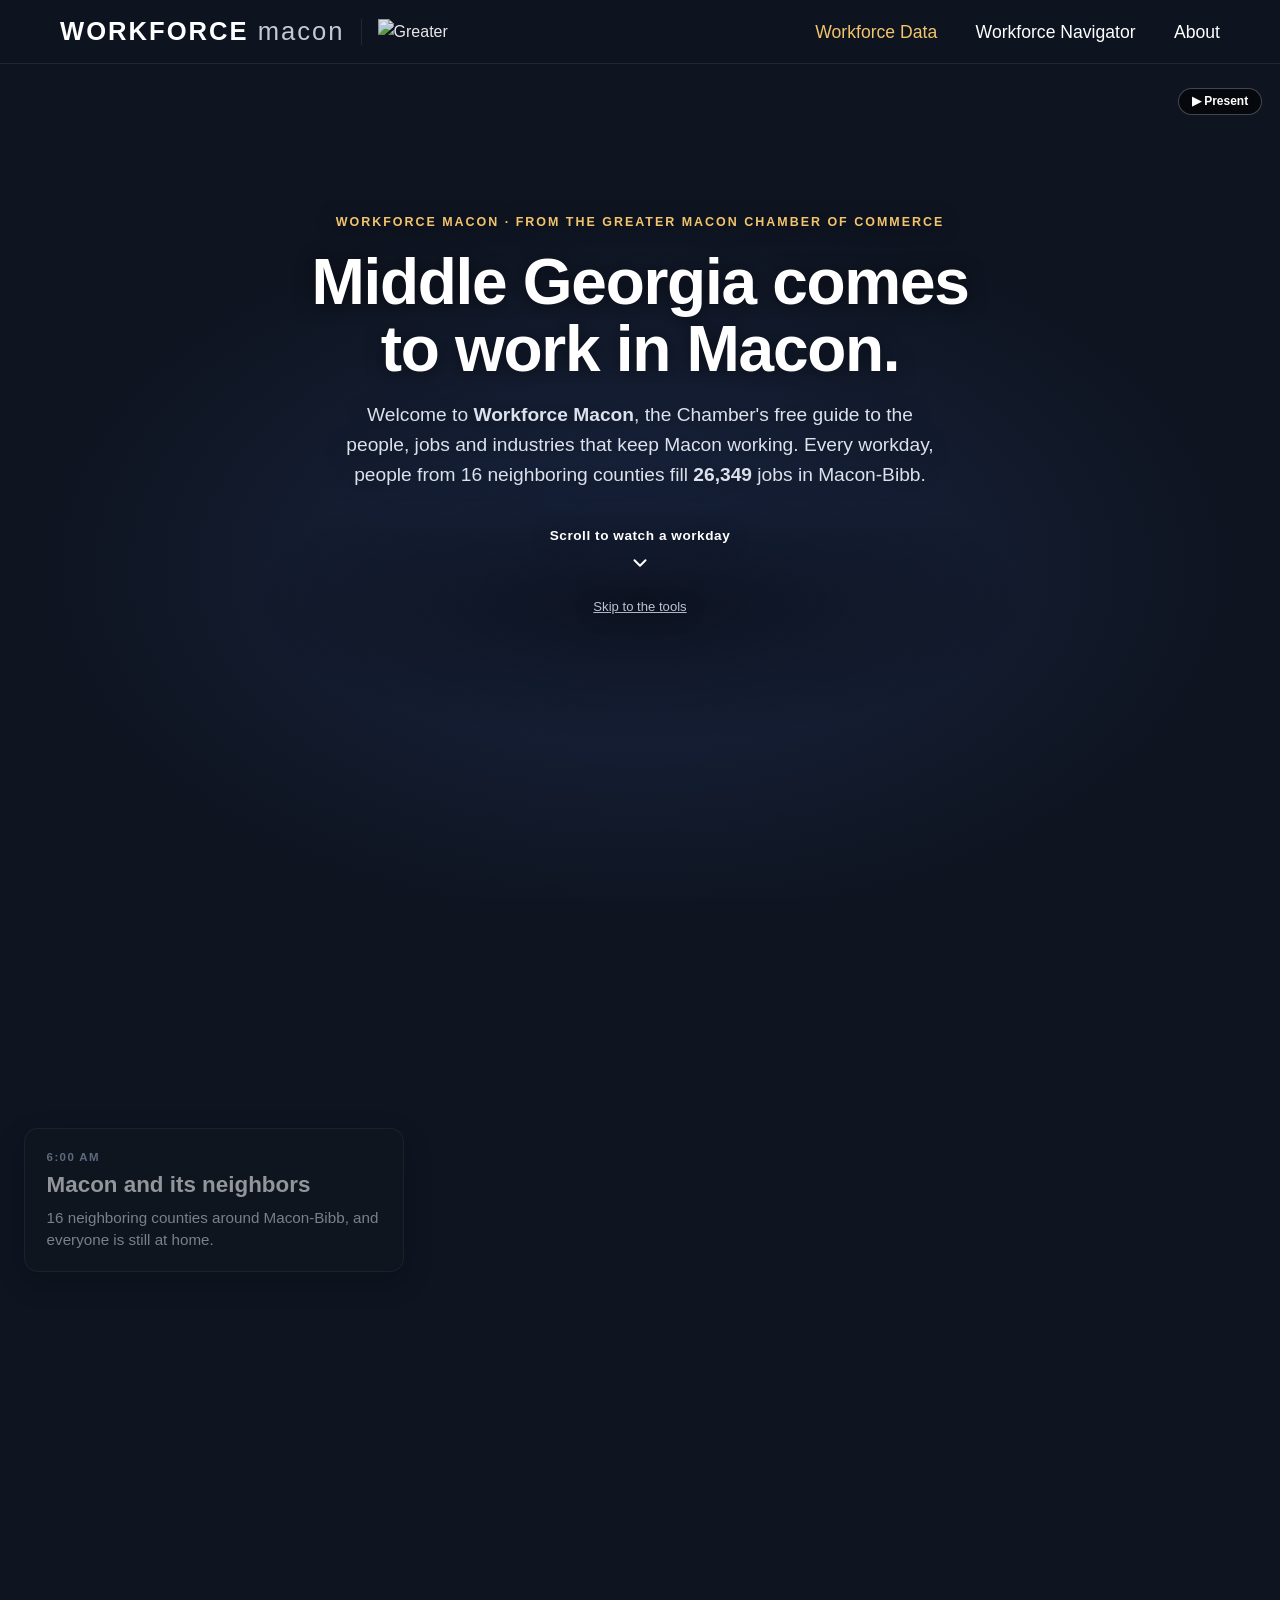
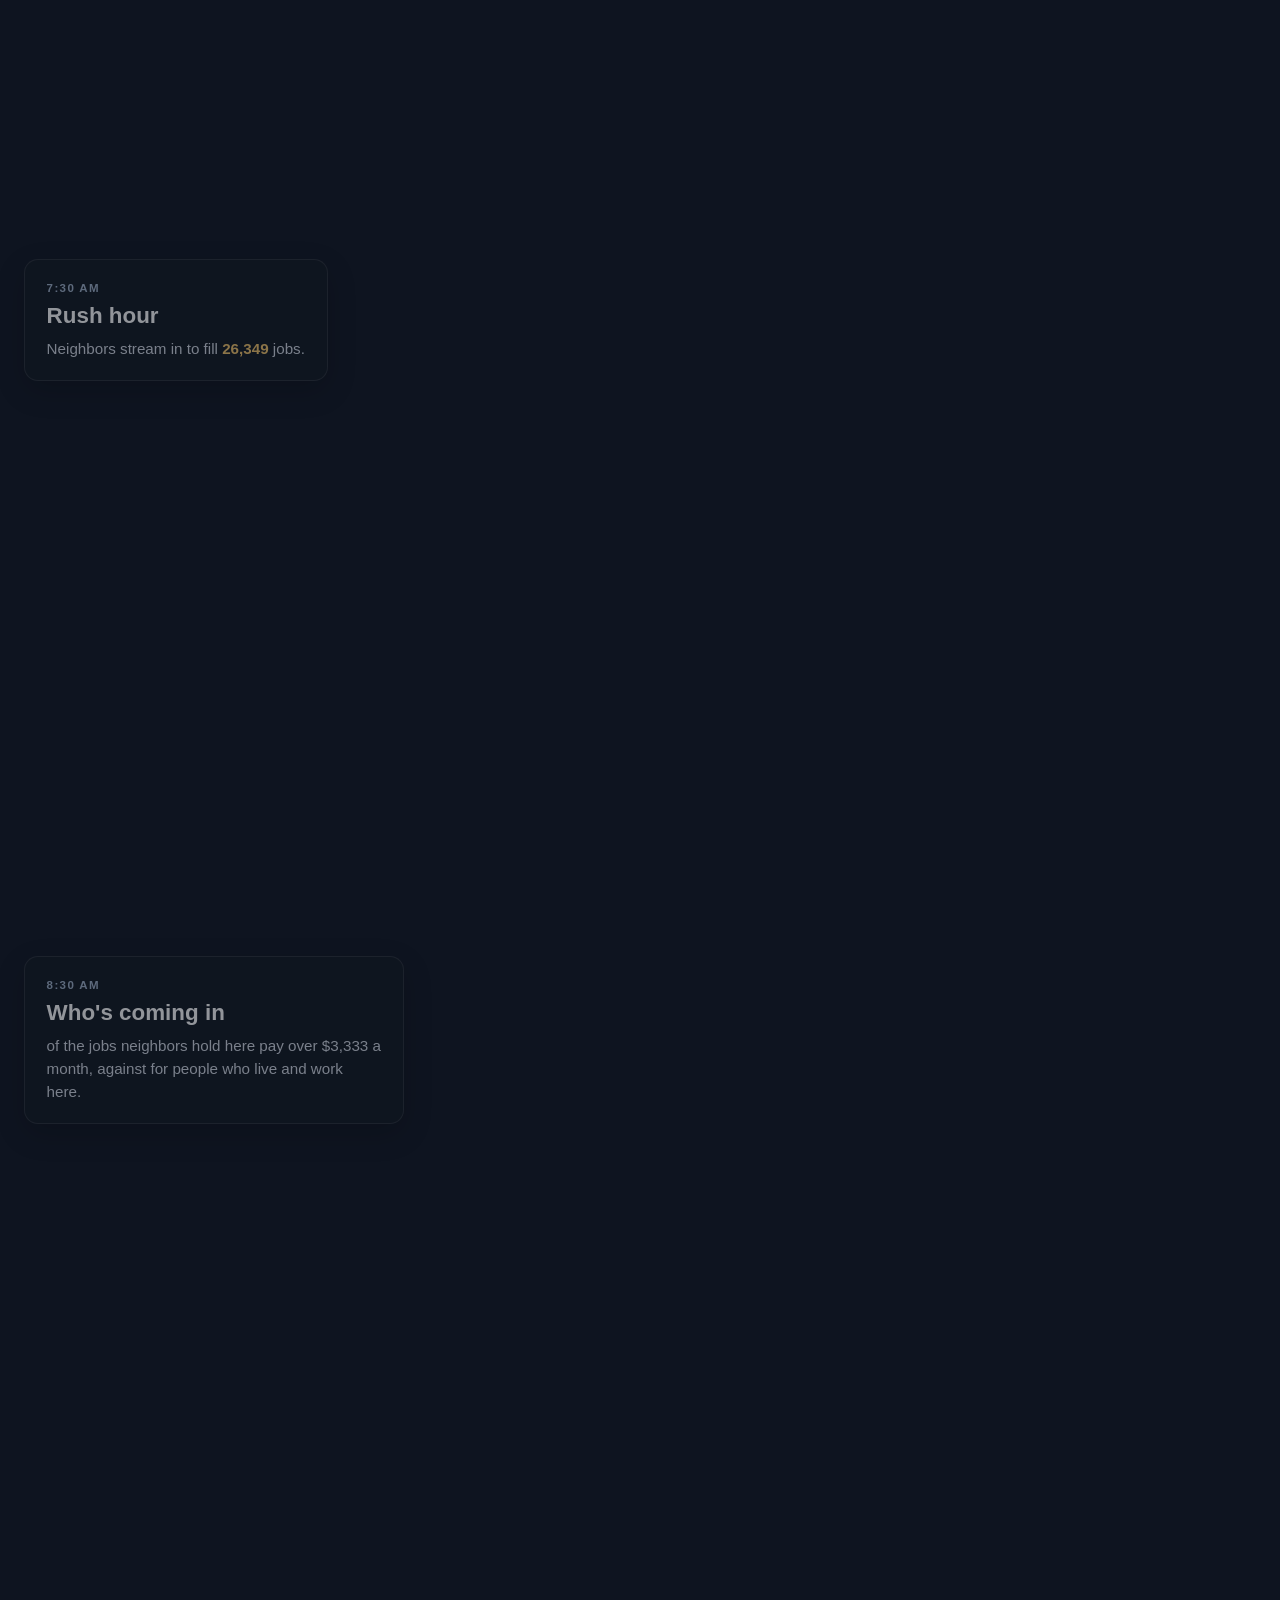
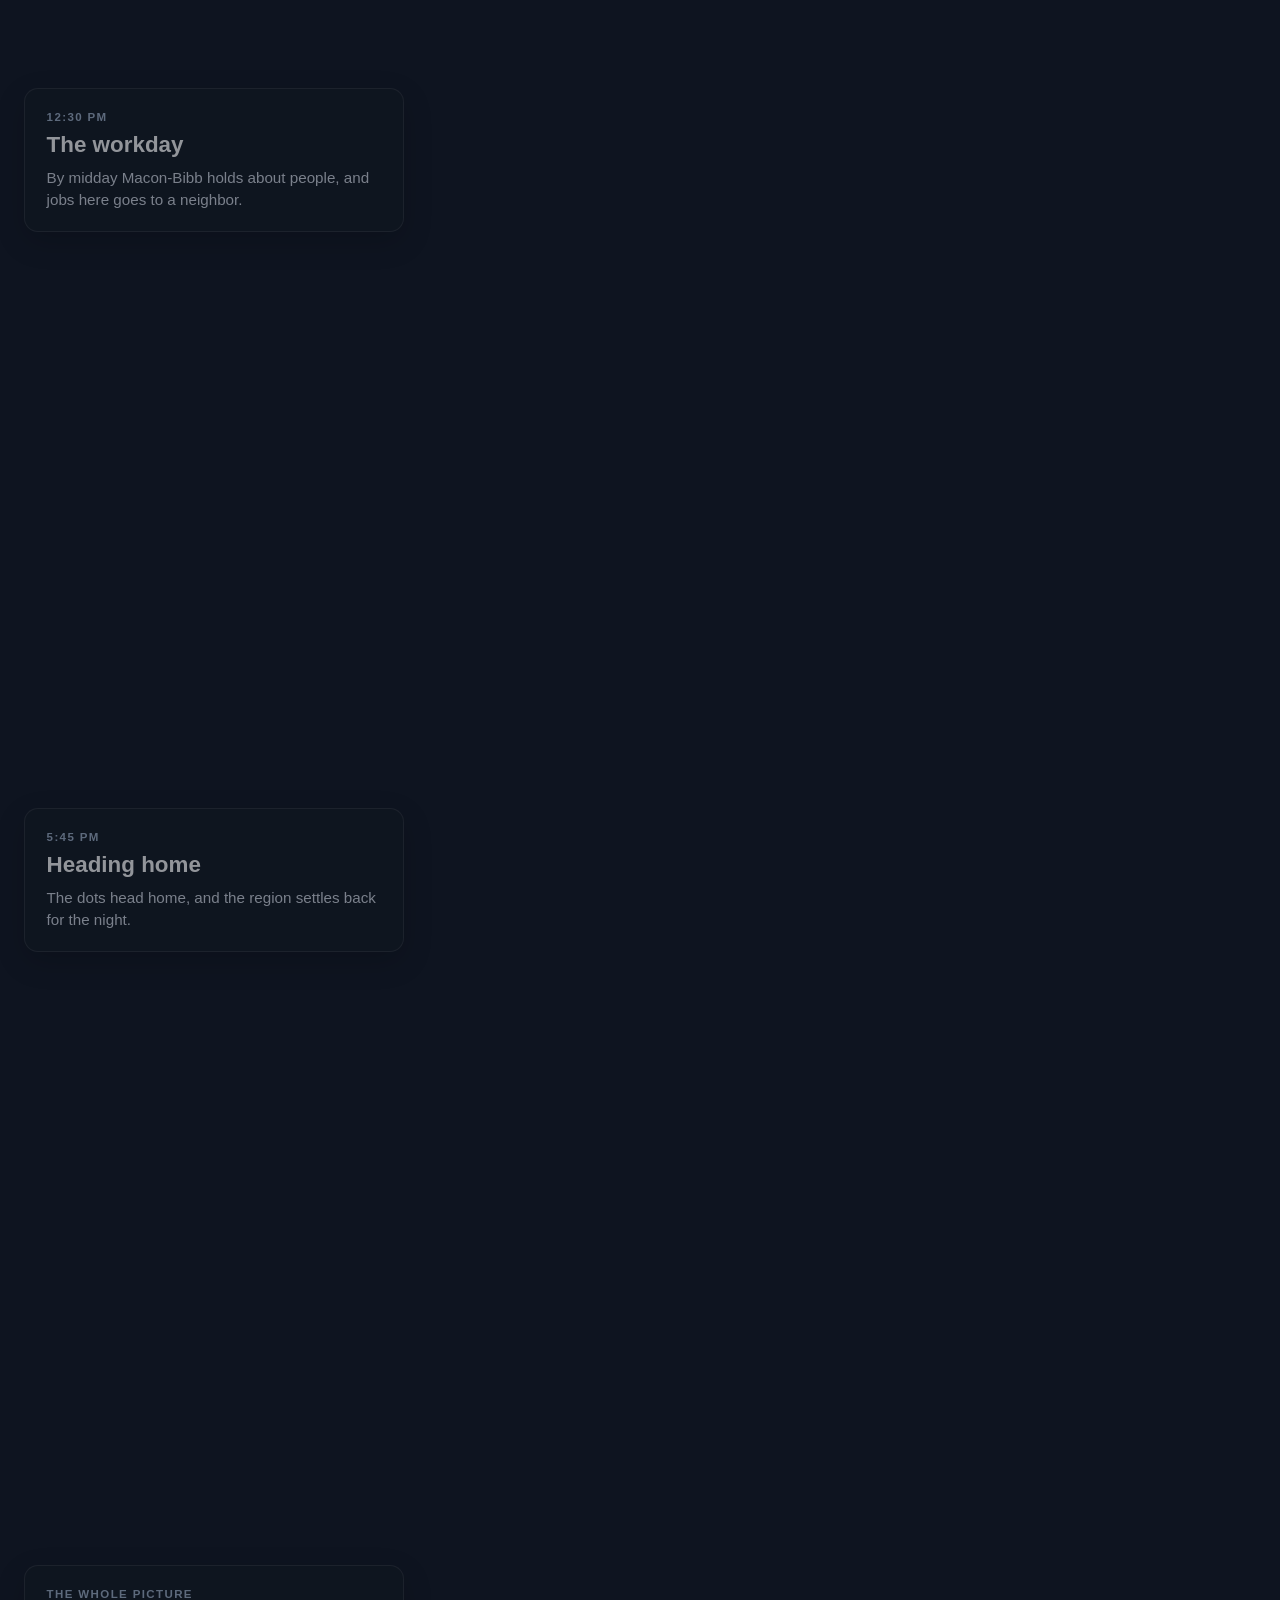
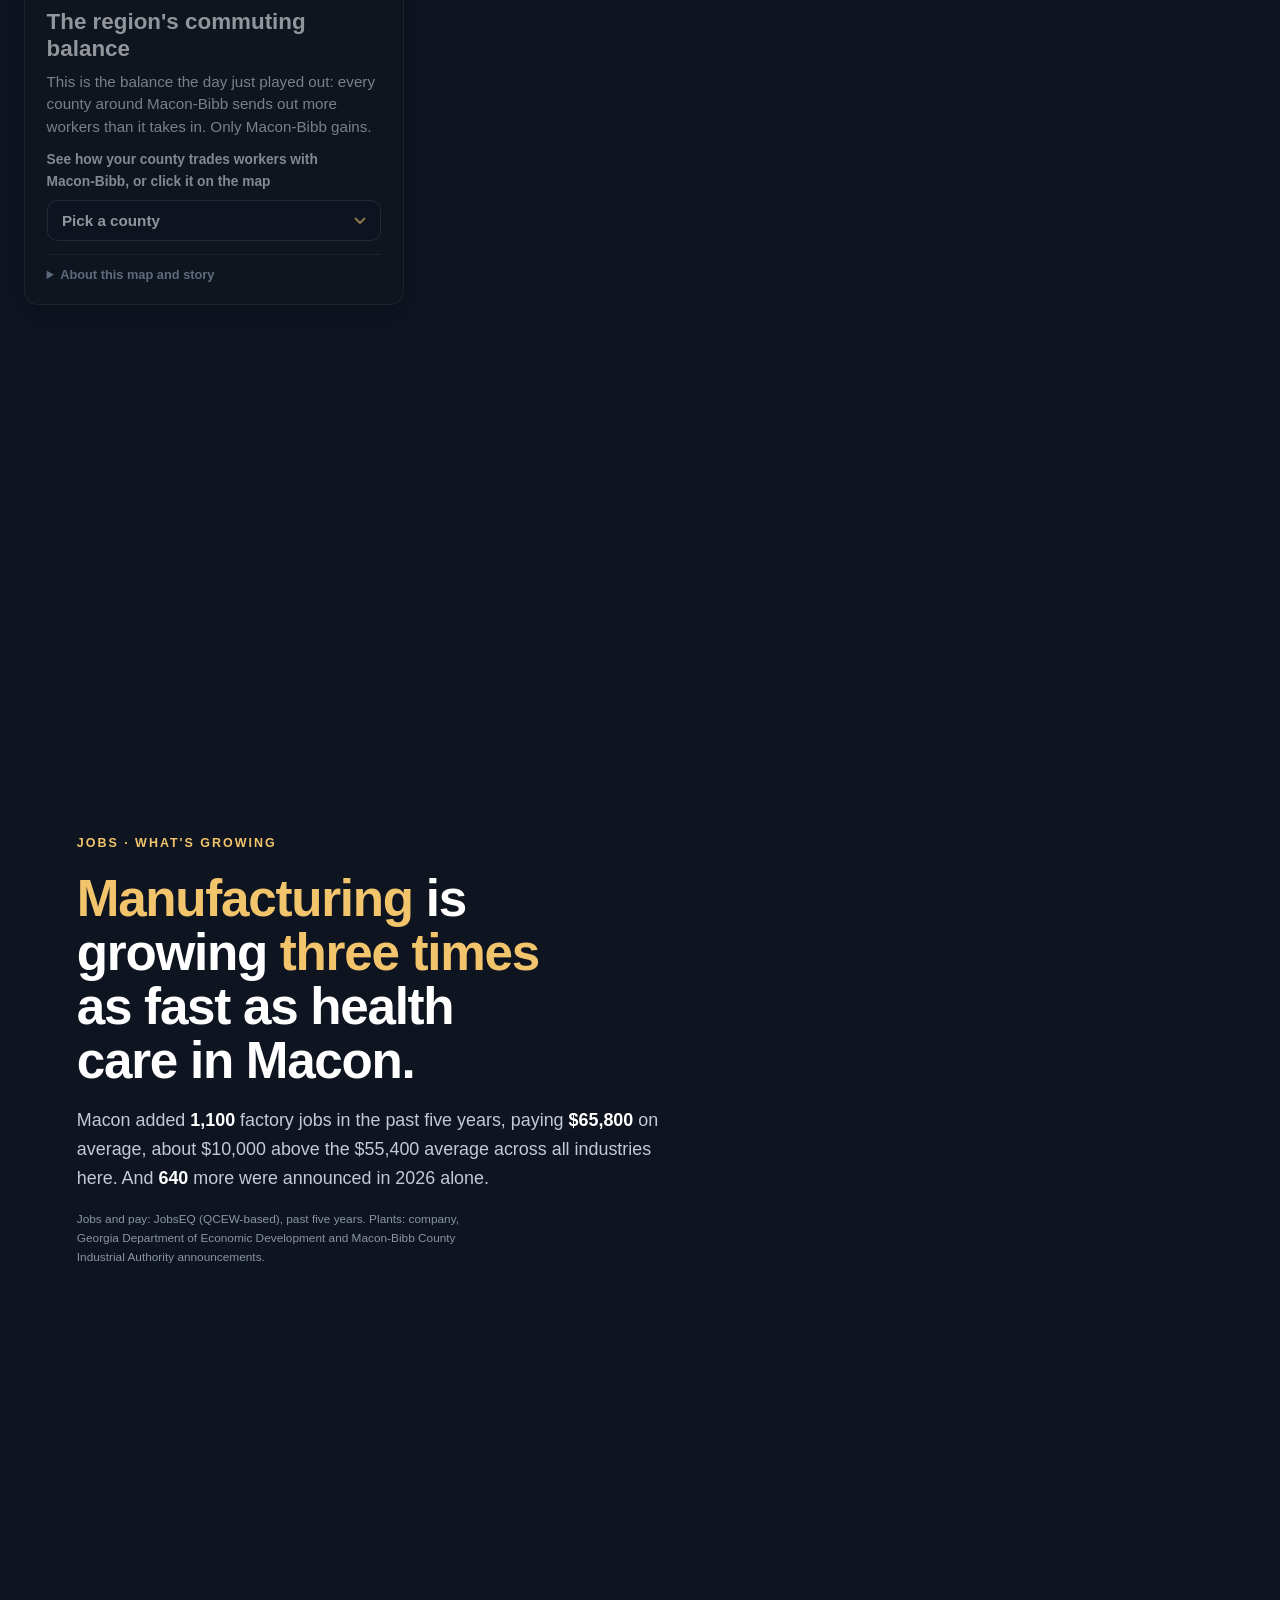
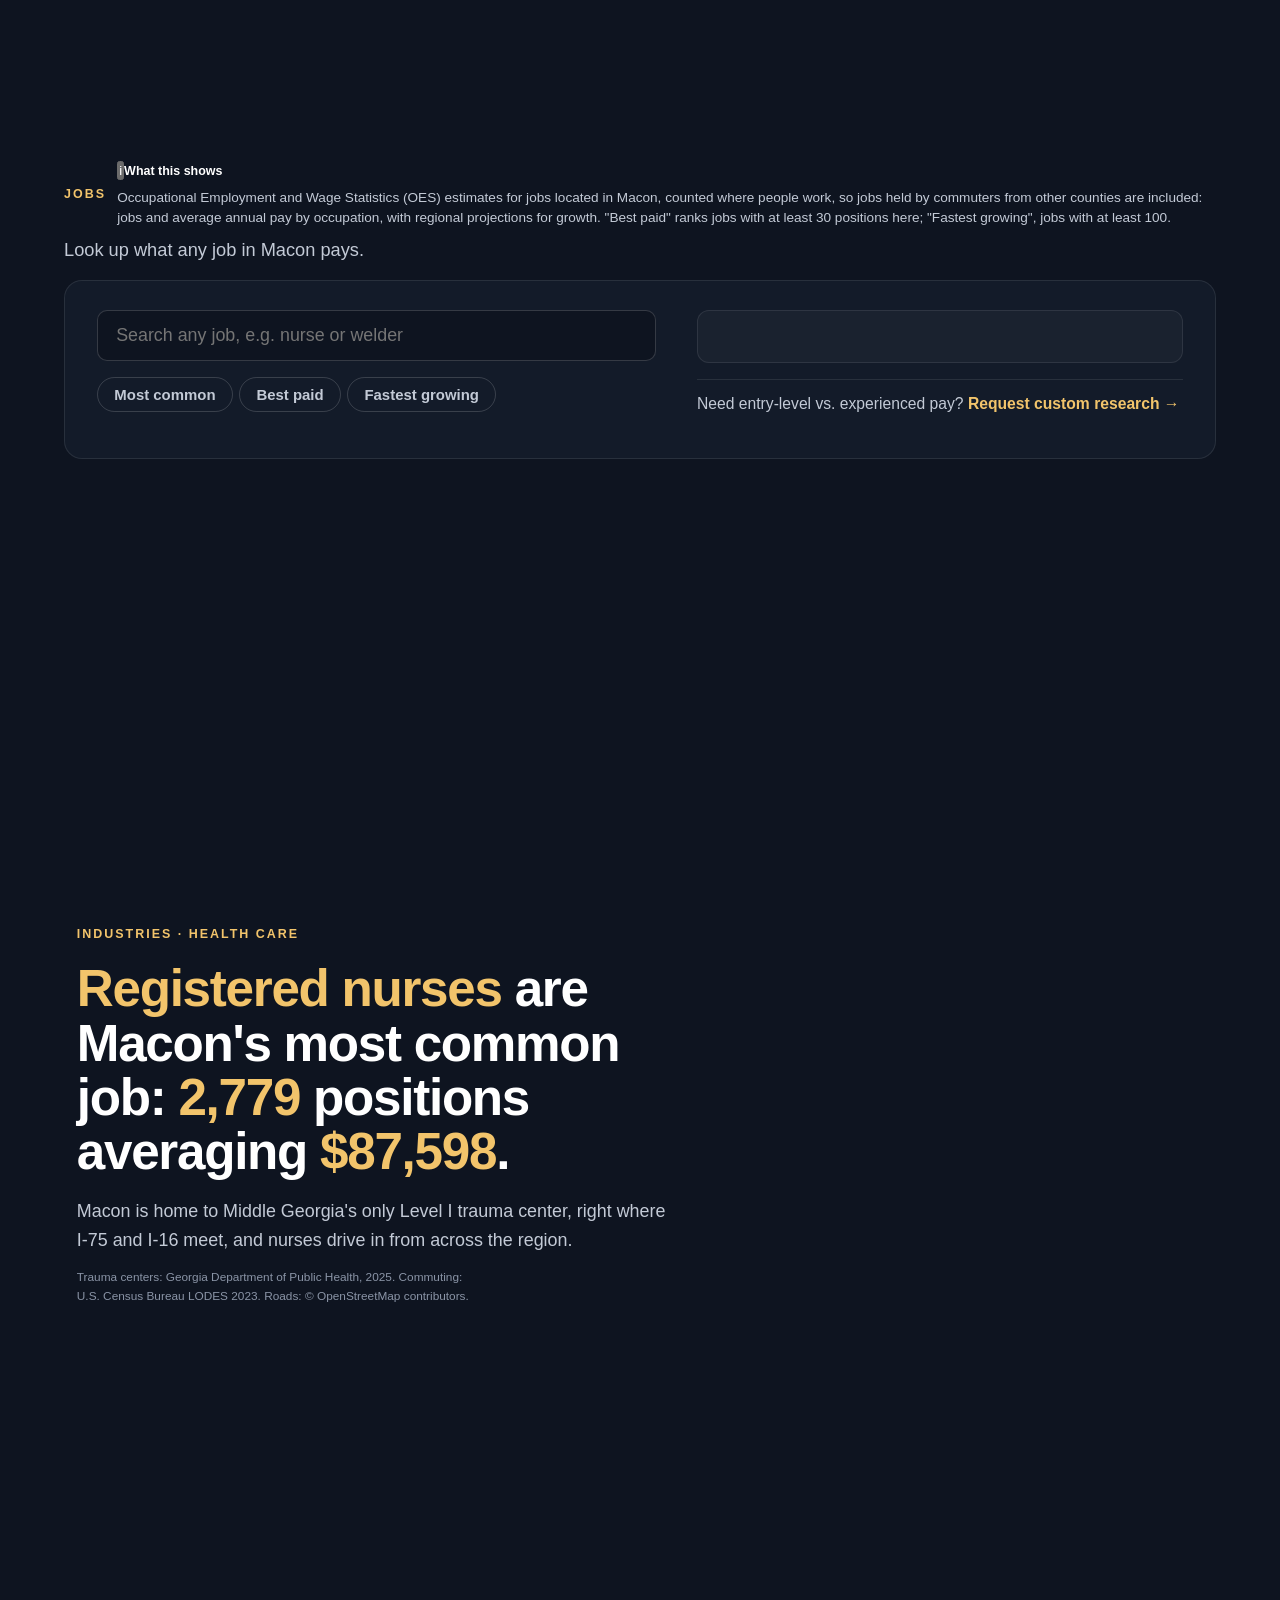
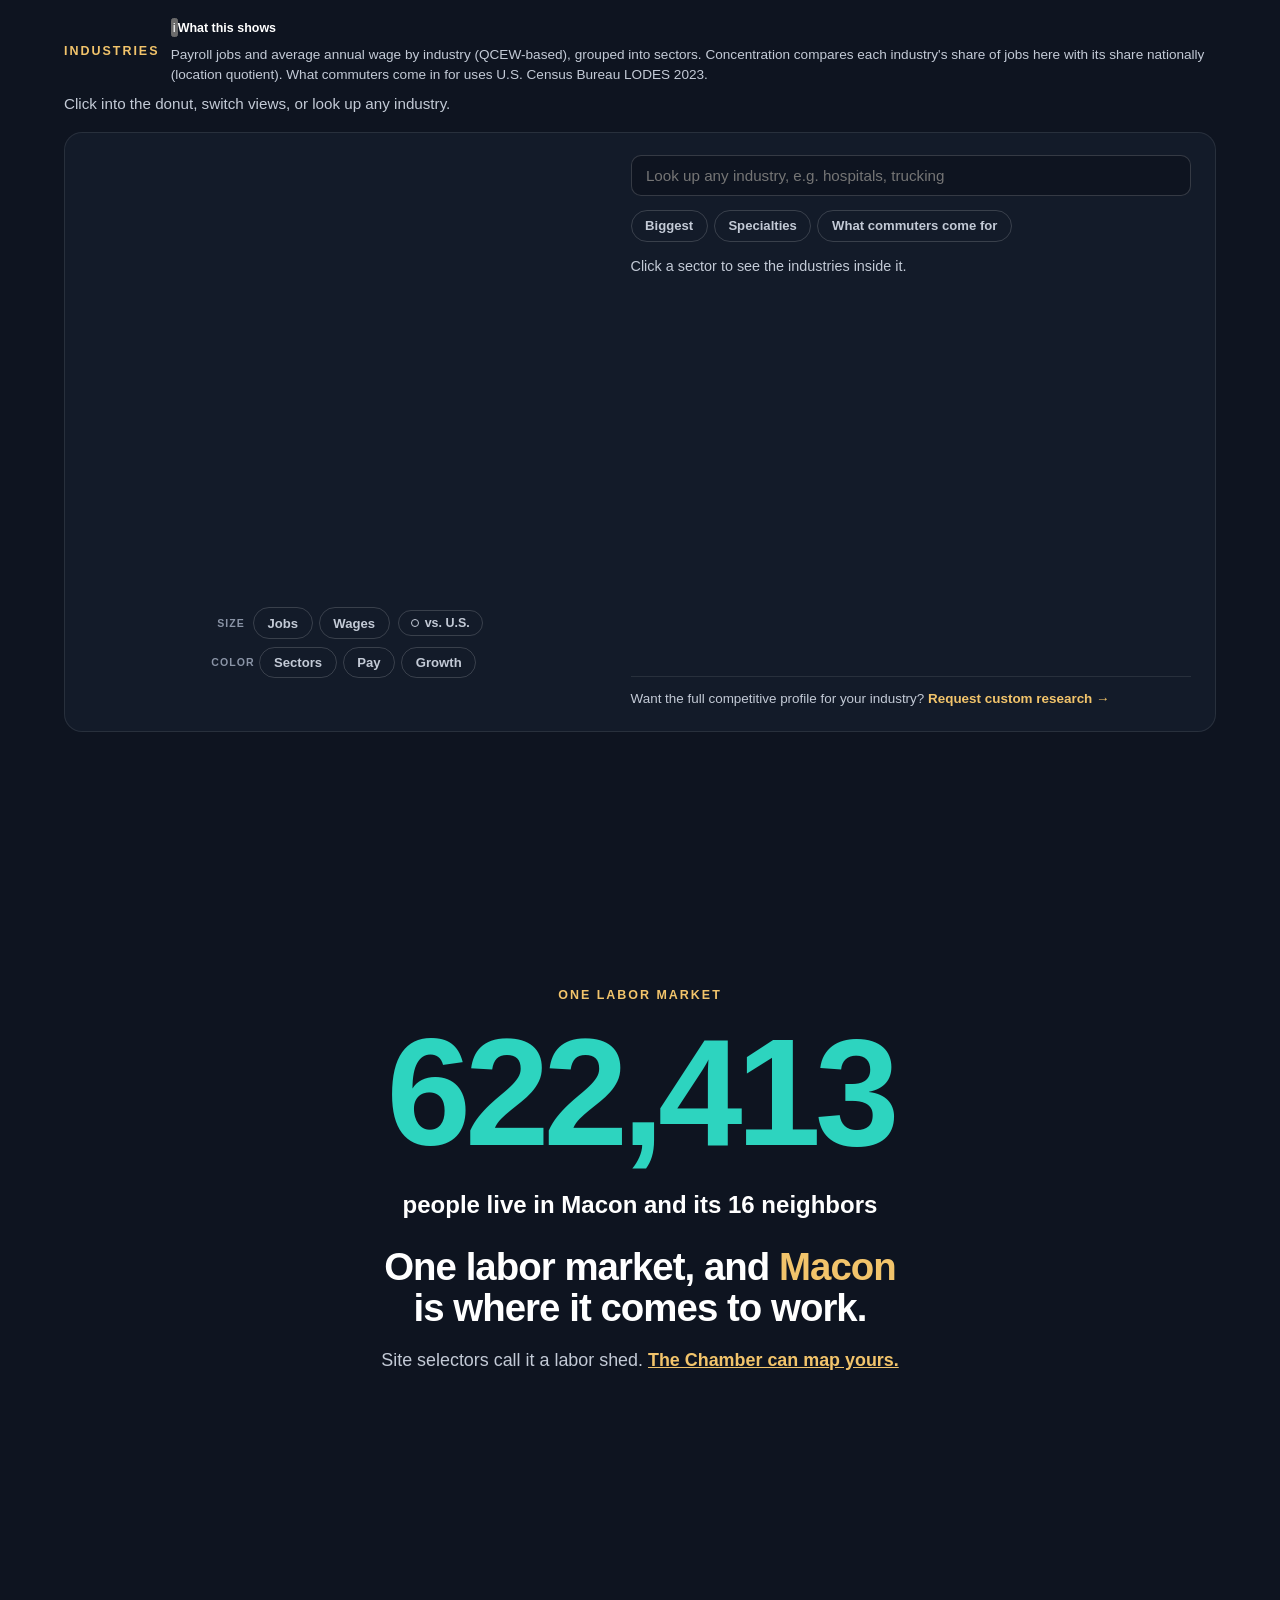
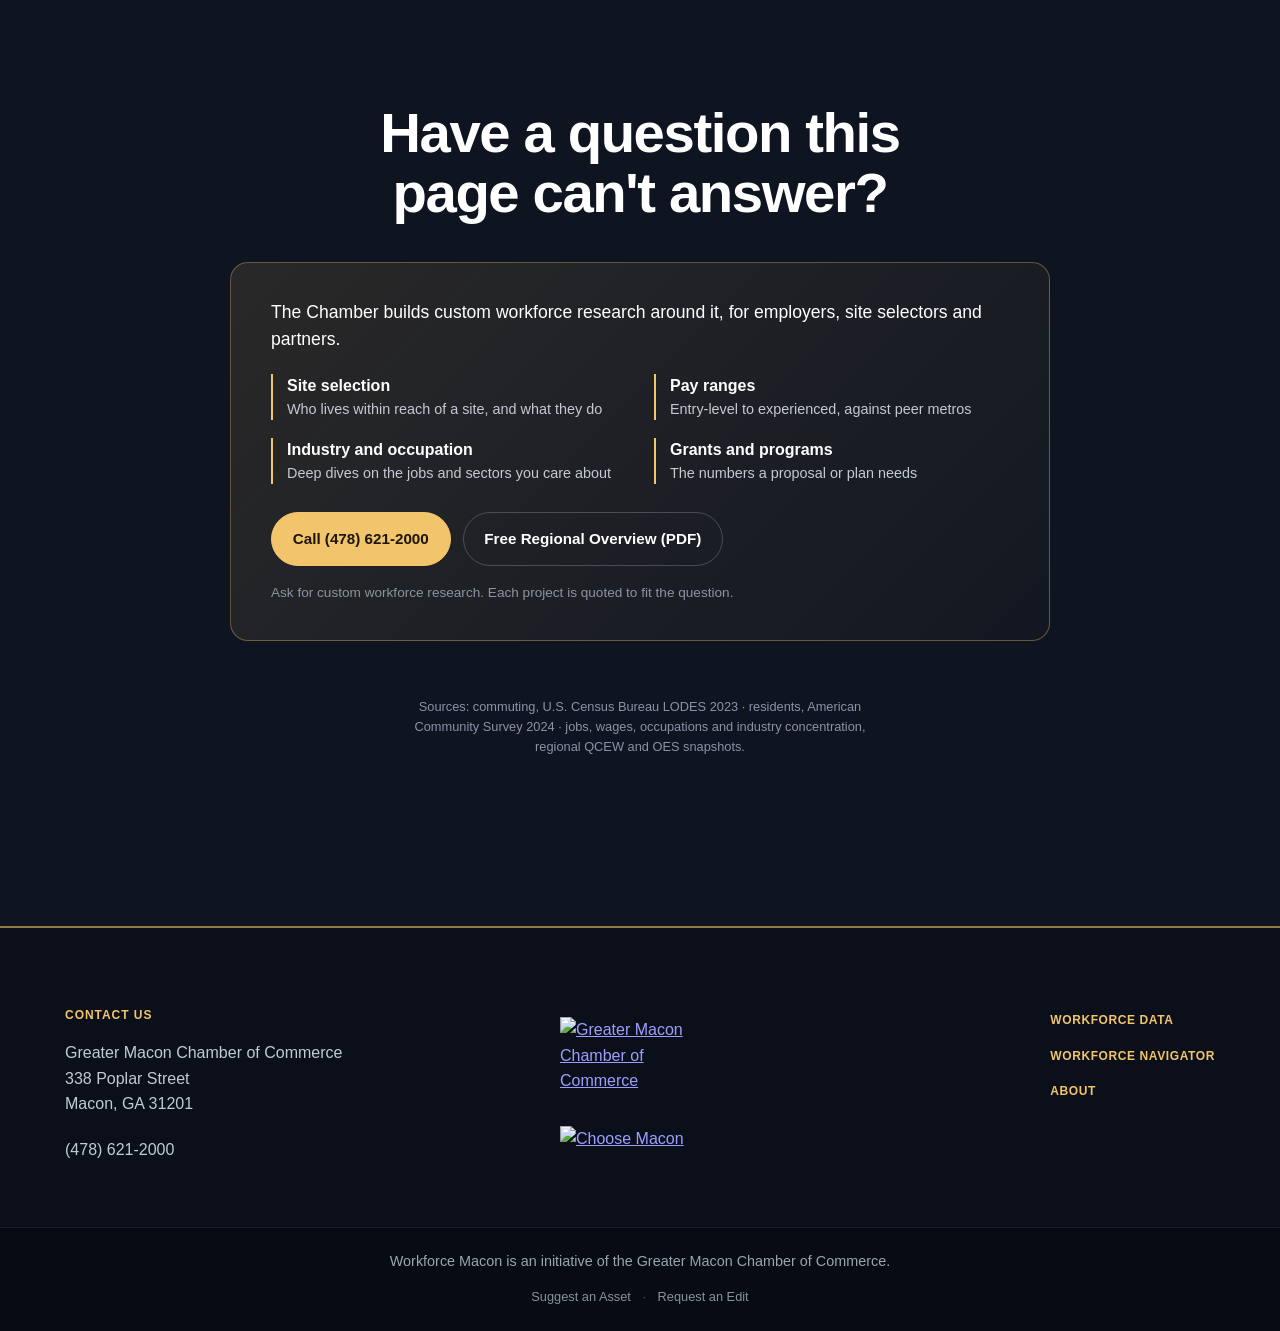
==== commit 97708b20: "Commuting story: the cards' "Link to this moment" buttons are gone (and the map note no longer menti" ====
--- a/index.html
+++ b/index.html
@@ -196,7 +196,7 @@
                     <details class="ci-method">
                         <summary>About this map and story</summary>
                         <p class="ci-note">Net commuting = jobs located in the county minus employed residents. Commuting and pay: LODES 2023. Population: ACS 2024. In the story, timing is illustrative and heights exaggerate the change 2.5×. Click the <b>Highways</b> button for the region's major roads.</p>
-                        <p class="ci-note">Presenting this story? Press <b>P</b> or <b>▶ Present</b> for full screen, and use each card's "Link to this moment" to jump straight to a point in the day.</p>
+                        <p class="ci-note">Presenting this story? Press <b>P</b> or <b>▶ Present</b> for full screen.</p>
                         <ul>
                             <li><b>Real data.</b><span> Commuting comes from the U.S. Census Bureau's LODES 2023, which counts jobs, not people: someone with two jobs counts twice. Residents come from the American Community Survey 2024.</span></li>
                             <li><b>From everywhere.</b><span> Dots between counties are real flows between Macon-Bibb and each neighbor. Dots to and from the edge of the map stand for everyone else: all of Macon-Bibb's commuting with places beyond its neighbors, and each neighbor's net exchange with places other than Macon-Bibb. Together, each county's midday change equals its net commuting on the map.</span></li>
--- a/css/commute-intro.css
+++ b/css/commute-intro.css
@@ -152,13 +152,8 @@
     position: absolute; z-index: 3; left: 50%; bottom: 18px; transform: translateX(-50%); display: none;
     padding: 0.35rem 0.8rem; border-radius: 999px; background: rgba(0, 0, 0, 0.55); color: #cfd6e2; font-size: 0.75rem;
 }
-body.ci-presenting .main-header, body.ci-presenting .page-jumpnav, body.ci-presenting .ci-present, body.ci-presenting .ci-linkbtn { display: none !important; }
+body.ci-presenting .main-header, body.ci-presenting .page-jumpnav, body.ci-presenting .ci-present { display: none !important; }
 body.ci-presenting .ci-present-hint { display: block; }
-.ci-linkbtn {
-    margin-top: 0.7rem; padding: 0; border: 0; background: none; cursor: pointer;
-    font: 600 0.75rem var(--font-body); color: #9fb1c9; text-decoration: underline; text-underline-offset: 3px;
-}
-.ci-linkbtn:hover { color: #f2c46b; }
 .ci-method { margin-top: 0.8rem; border-top: 1px solid rgba(255, 255, 255, 0.1); padding-top: 0.6rem; }
 .ci-method summary { cursor: pointer; font-size: 0.8rem; font-weight: 600; color: #9fb1c9; }
 .ci-method summary:hover { color: #f2c46b; }
@@ -295,7 +290,7 @@
 .ci-short { display: none; }
 .ci-step:not(.ci-step--map) .ci-short { display: block; }   /* the story's cards: one sentence, every width */
 @media (max-width: 700px) {
-    .ci-step--full, .ci-long, .ci-pulse, .ci-linkbtn { display: none !important; }
+    .ci-step--full, .ci-long, .ci-pulse { display: none !important; }
     .ci-welcome :is(.ci-eyebrow, .ci-lede) { display: none; }   /* the opening is just the headline (the header carries the name) */
     .ci-welcome h1 { margin-bottom: 1.4rem; }
     .ci-step.ci-step--welcome { align-items: flex-start; padding-top: 9vh; padding-top: 9svh; }   /* the words up top, the county turning below them */
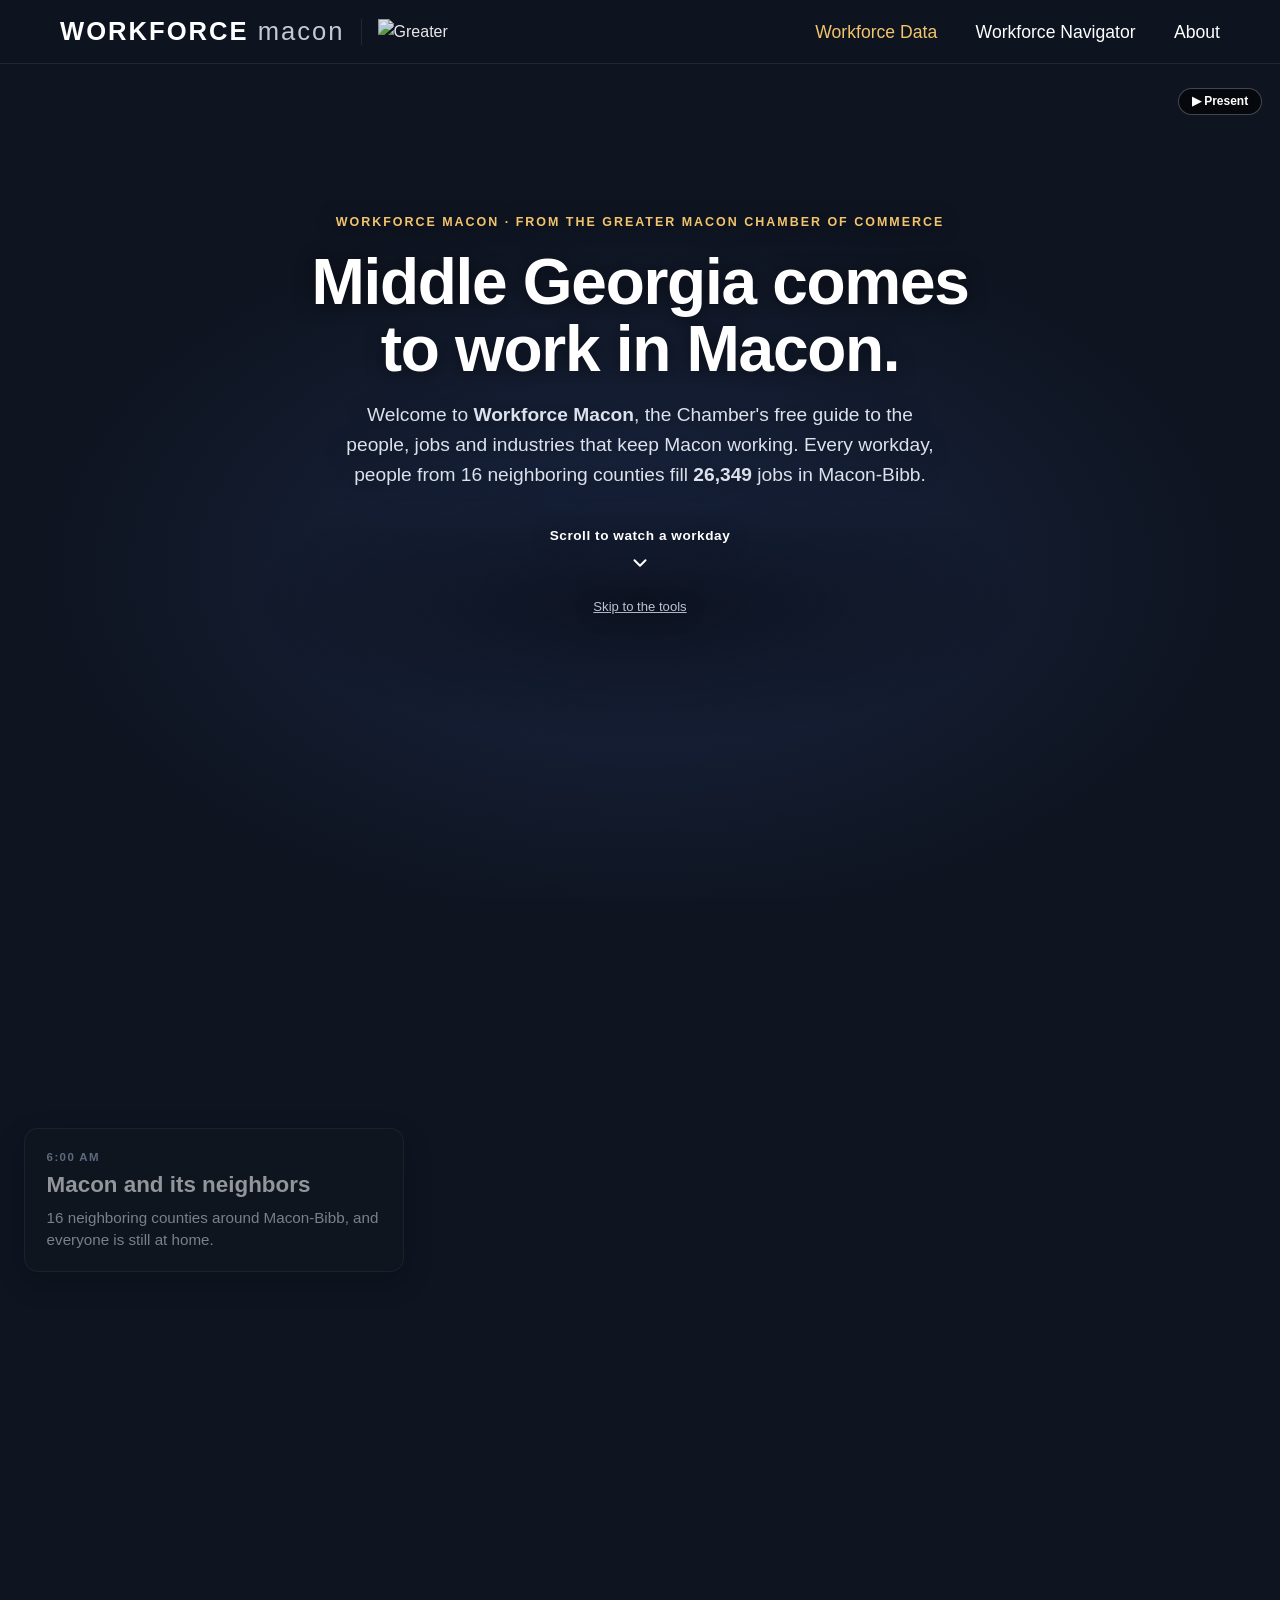
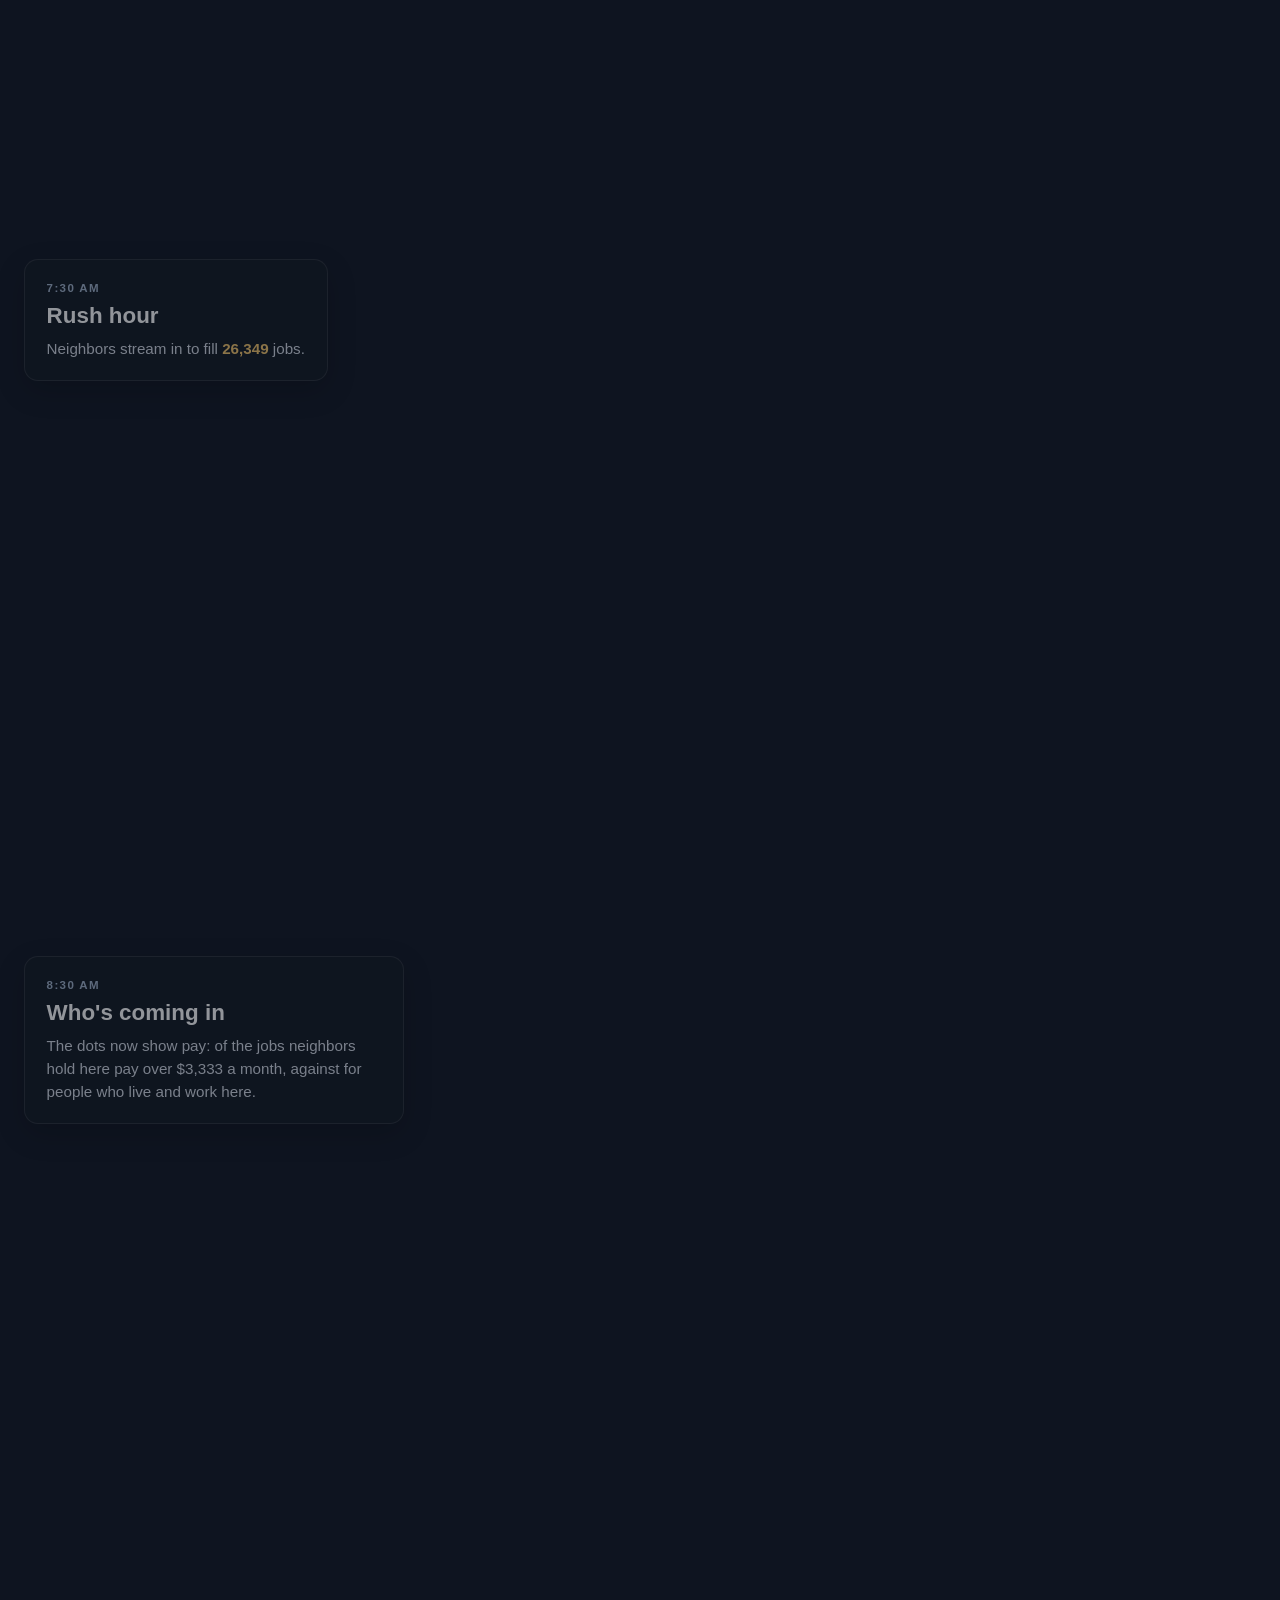
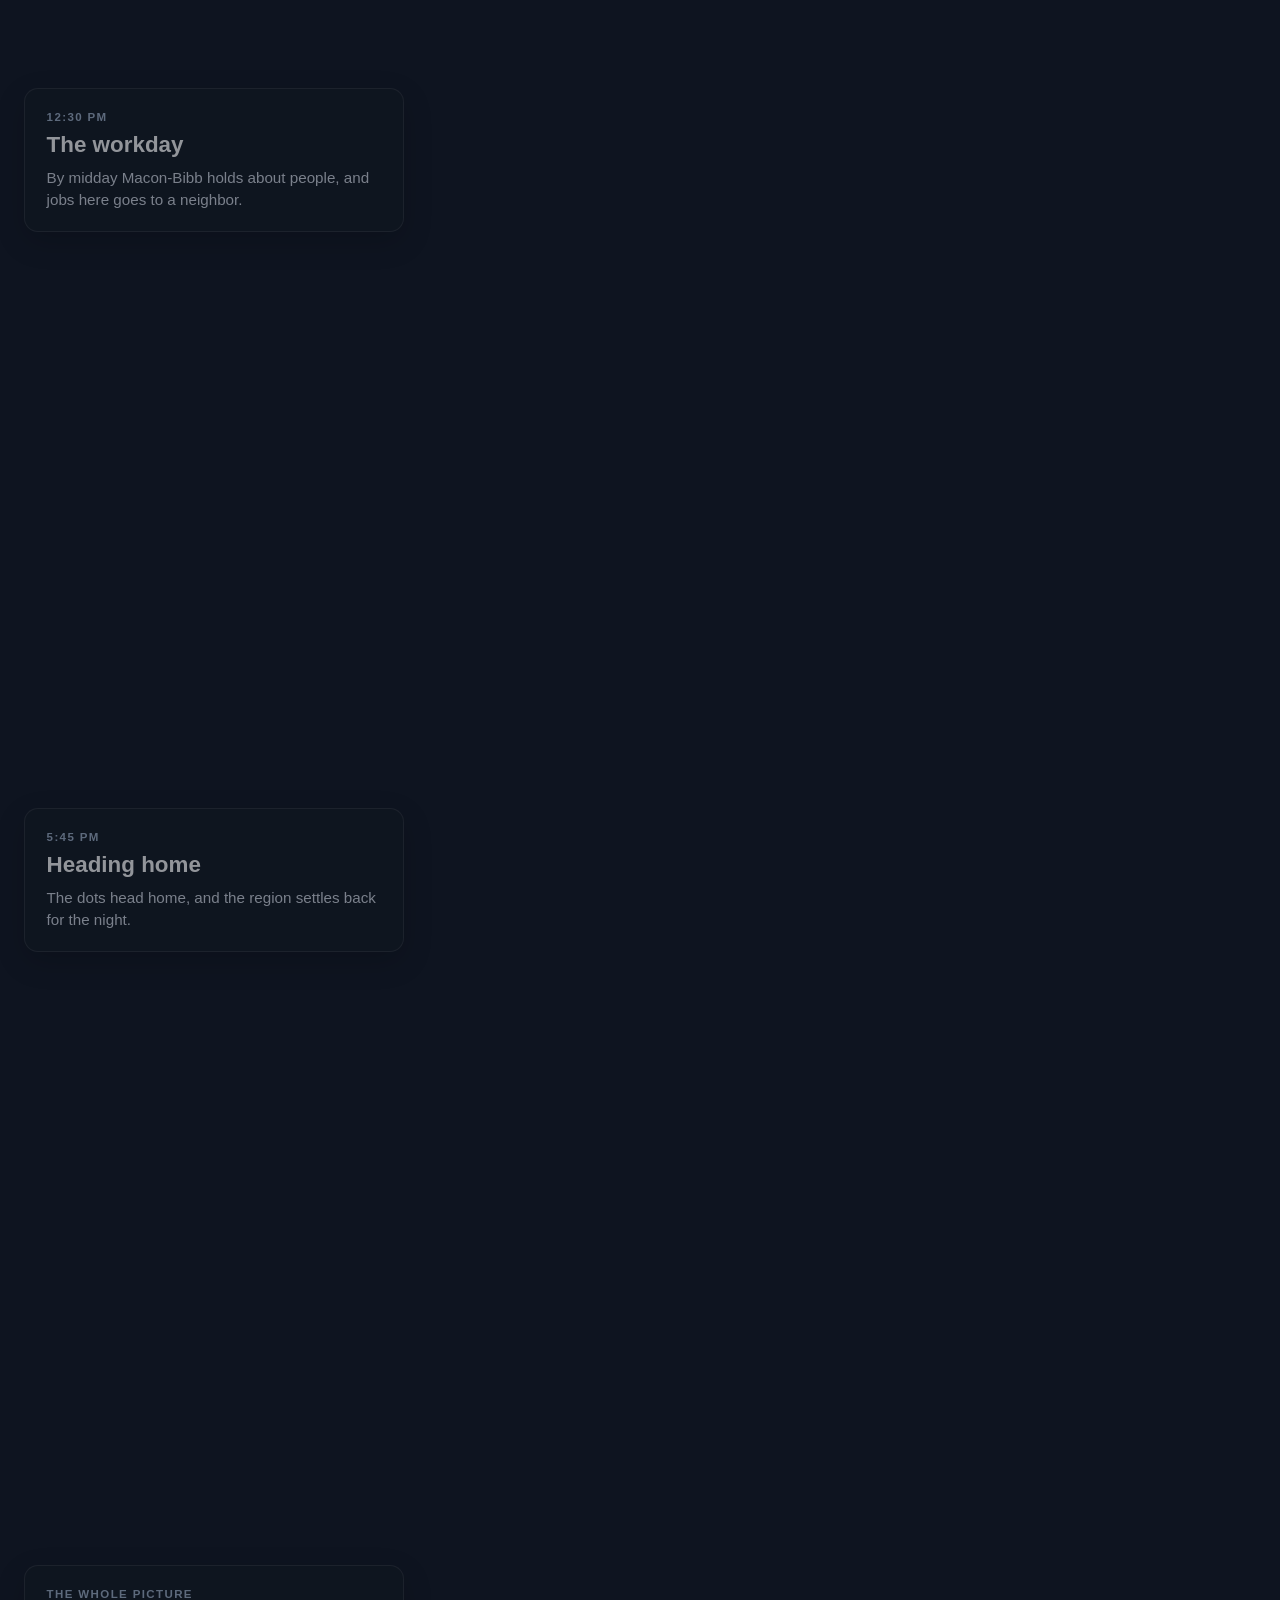
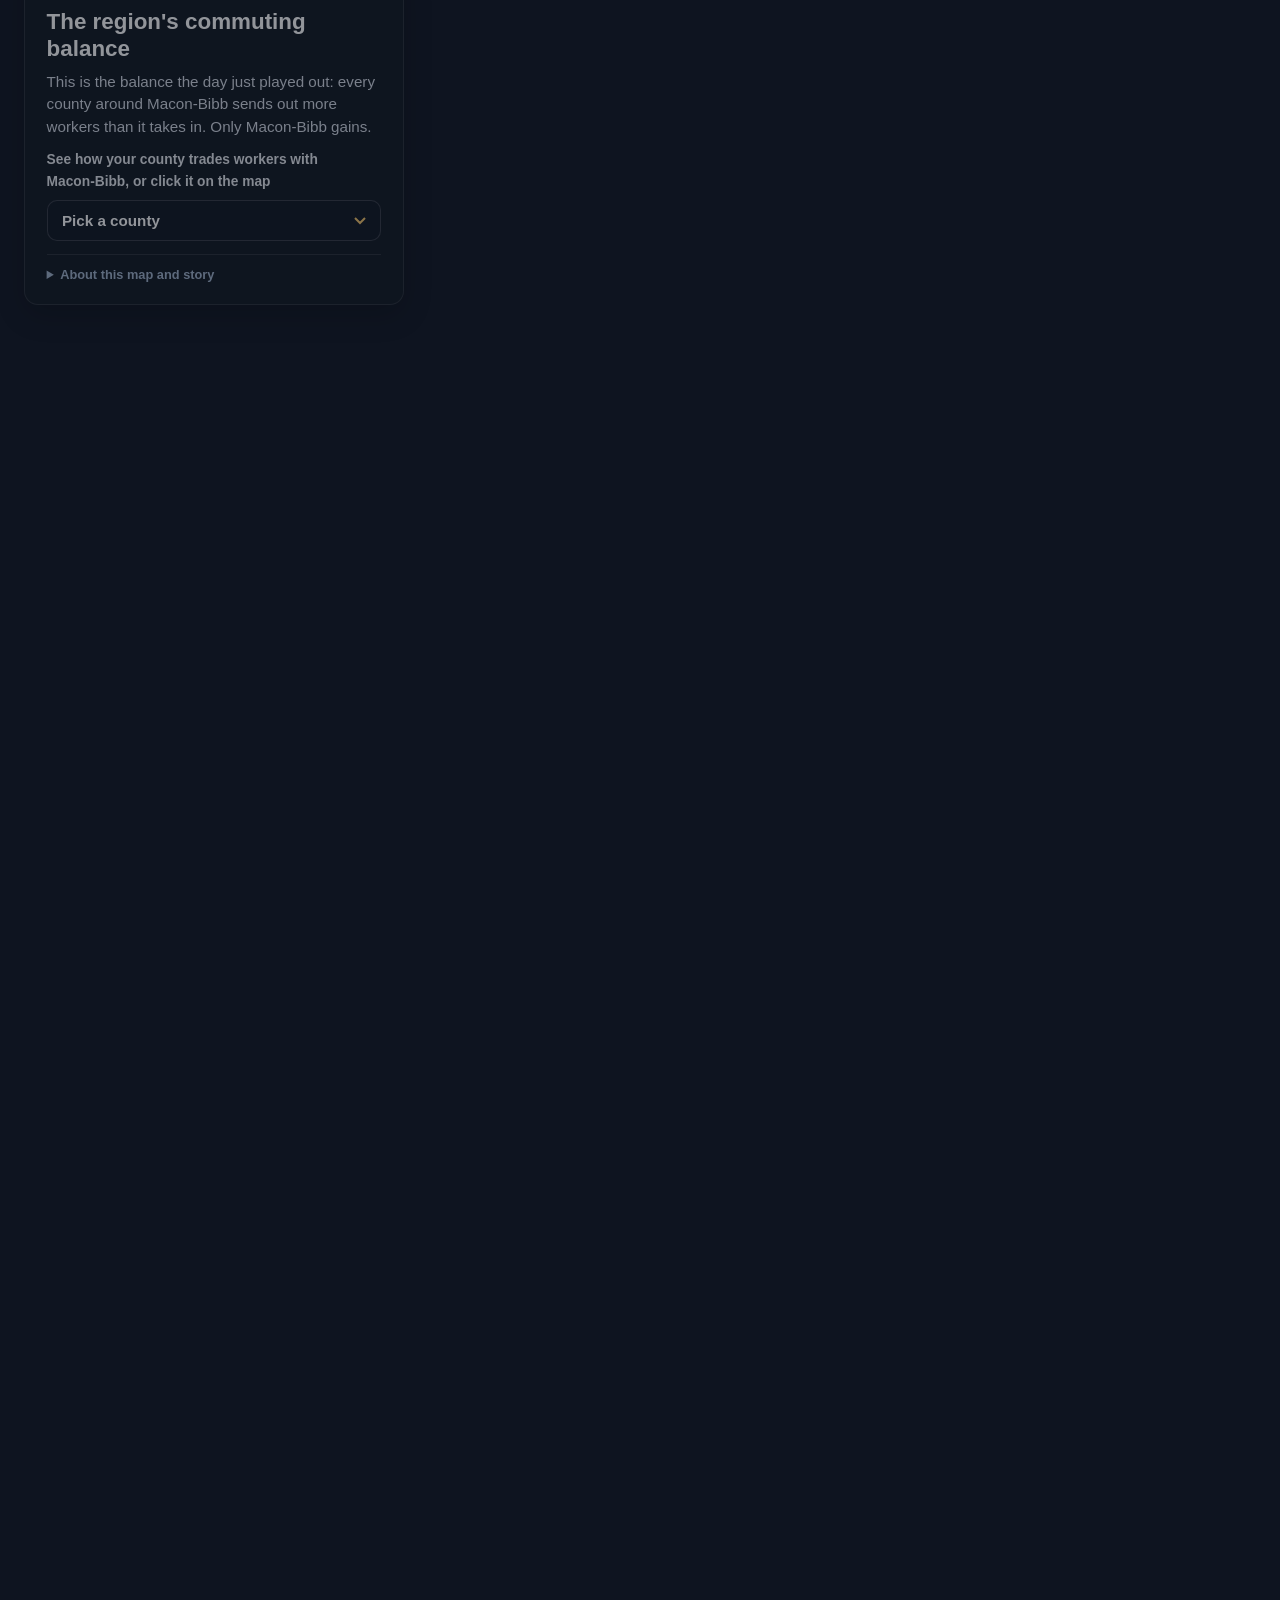
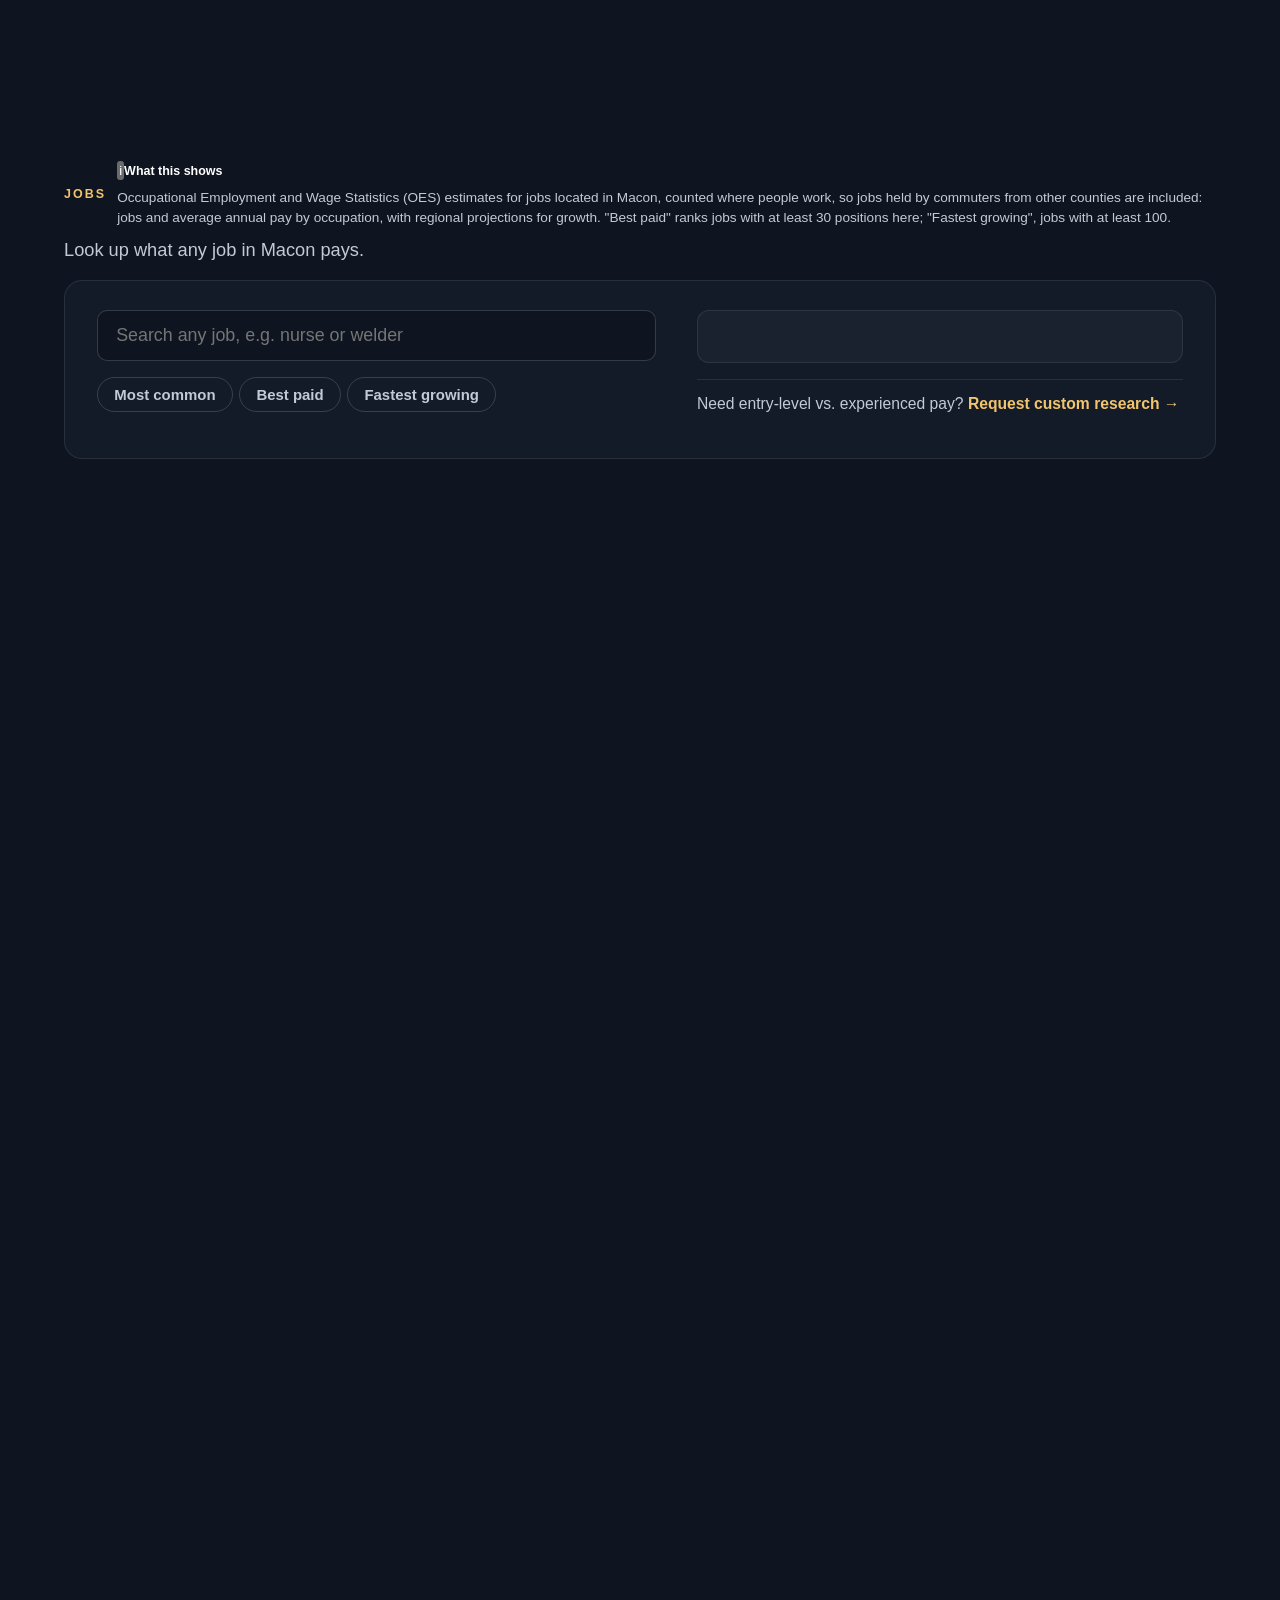
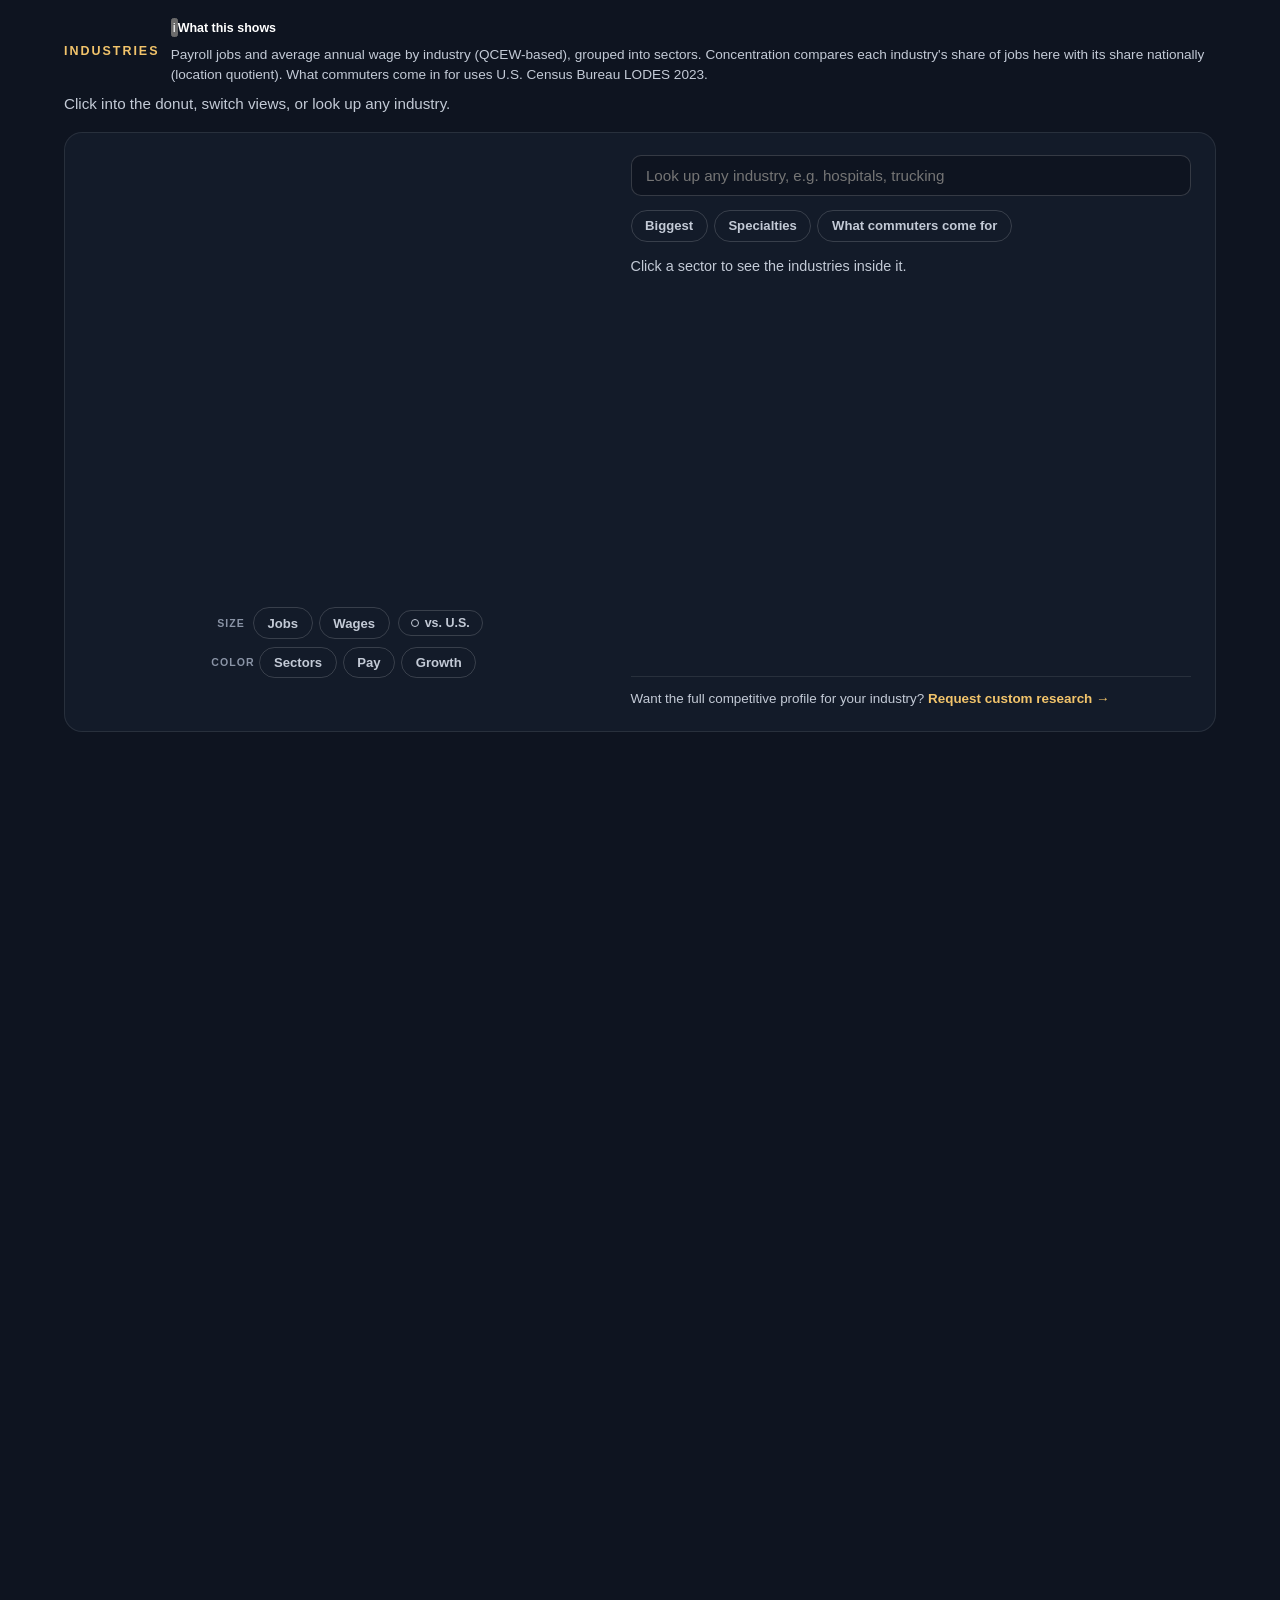
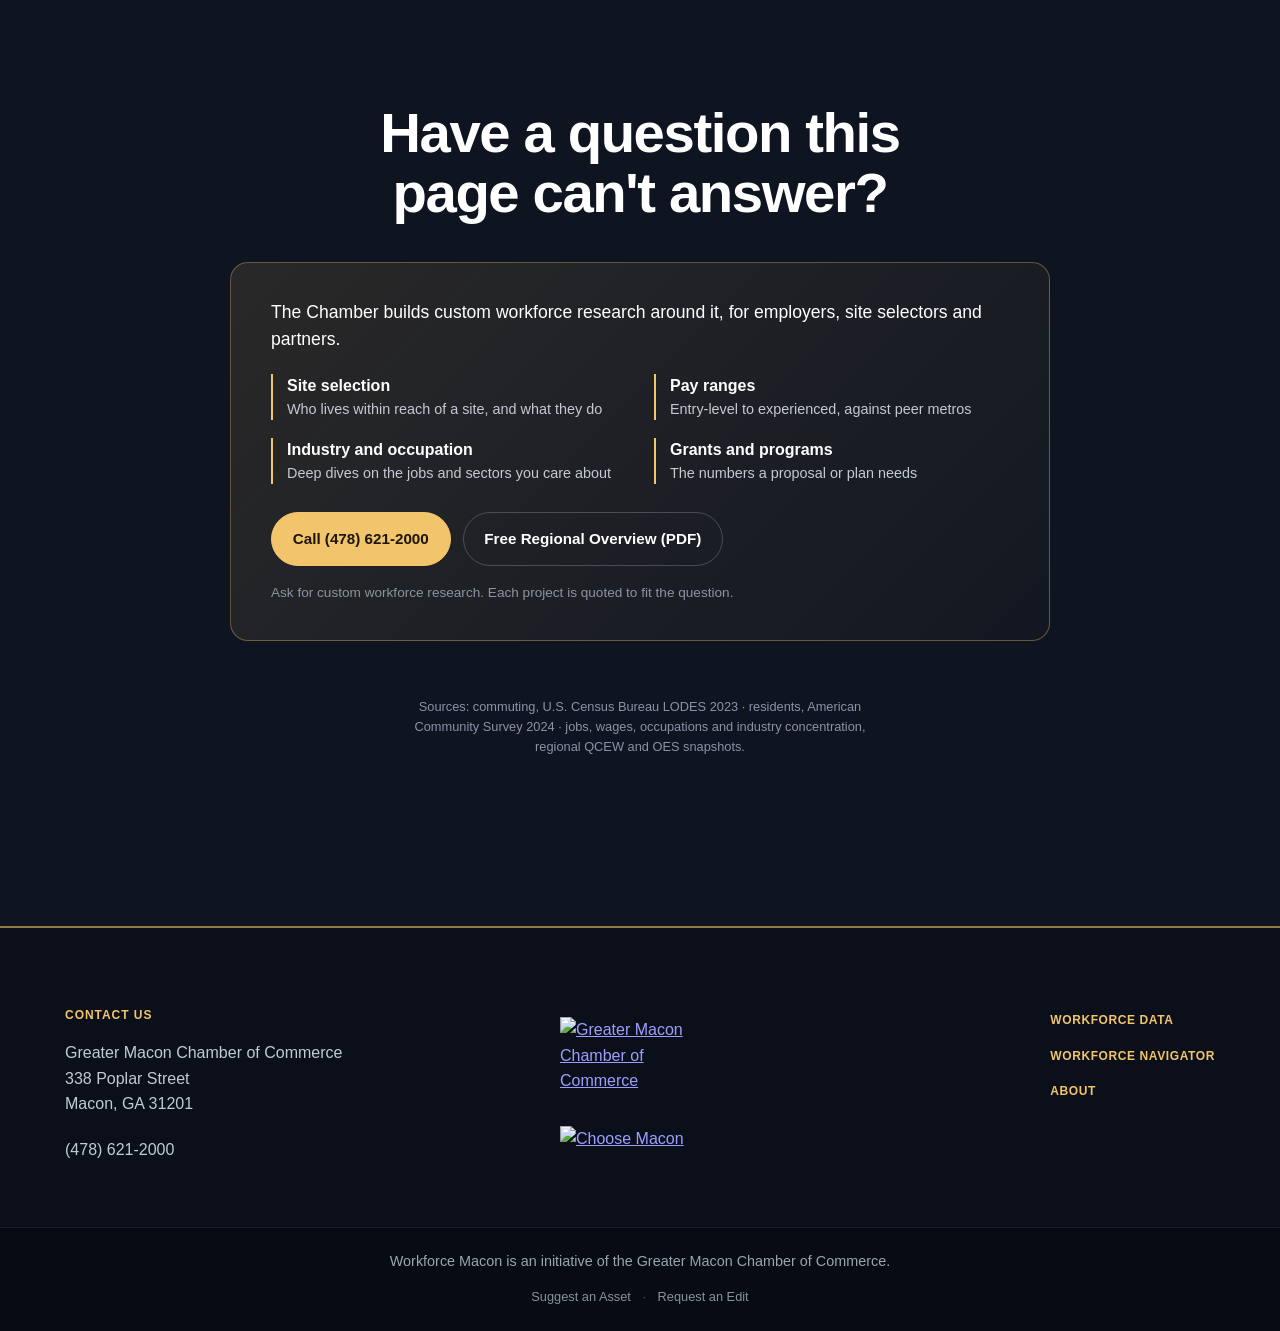
==== commit 27ba71d0: "Commuting story: pay gets its own dot colors (teal, violet, grey), so gold and white only ever mean " ====
--- a/index.html
+++ b/index.html
@@ -168,7 +168,7 @@
                 <div class="ci-step ci-step--full" data-time="8.5" data-moment="pay"><div class="ci-card">
                     <div class="ci-when">8:30 AM</div>
                     <h2>Who's coming in</h2>
-                    <p class="ci-short"><strong data-ci="payIn"></strong> of the jobs neighbors hold here pay over $3,333 a month, against <strong data-ci="payLocal"></strong> for people who live and work here.</p>
+                    <p class="ci-short">The dots now show pay: <strong data-ci="payIn"></strong> of the jobs neighbors hold here pay over $3,333 a month, against <strong data-ci="payLocal"></strong> for people who live and work here.</p>
                 </div></div>
                 <div class="ci-step" data-time="12.5" data-moment="noon"><div class="ci-card">
                     <div class="ci-when">12:30 PM</div>
--- a/css/commute-intro.css
+++ b/css/commute-intro.css
@@ -120,7 +120,6 @@
 .ci-livekey li { display: flex; align-items: center; gap: 0.55rem; font-size: 0.78rem; line-height: 1.3; color: #d3d9e3; }
 .ci-livekey__sw { flex: none; display: inline-flex; align-items: center; justify-content: center; gap: 3px; width: 22px; }
 .ci-livekey__dot { display: inline-block; width: 9px; height: 9px; border-radius: 50%; }
-.ci-livekey__dot.is-faint { width: 6px; height: 6px; opacity: 0.65; }
 .ci-livekey__tile { display: inline-block; width: 15px; height: 10px; border-radius: 2px; }
 .ci-livekey__foot { display: block; margin-top: 0.4rem; font-size: 0.66rem; line-height: 1.35; color: #8792a3; }
 @media (min-width: 769px) {
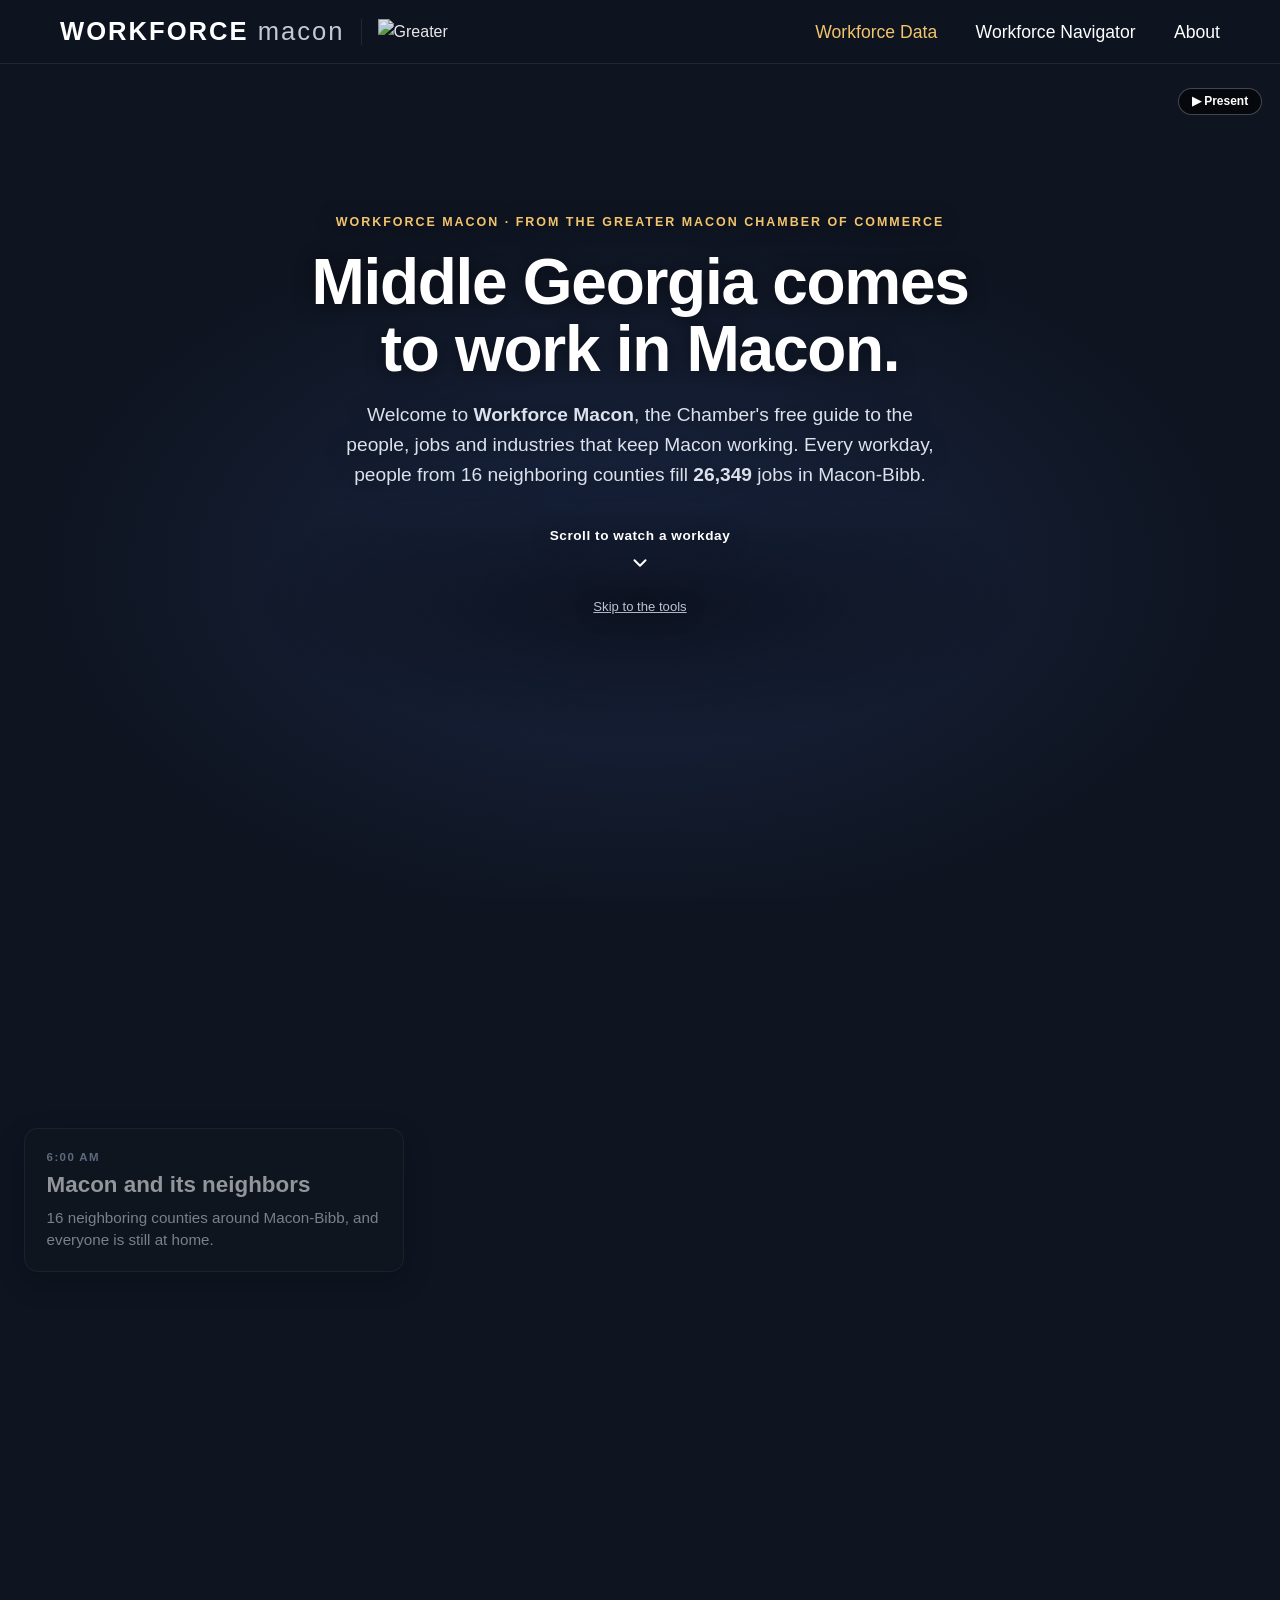
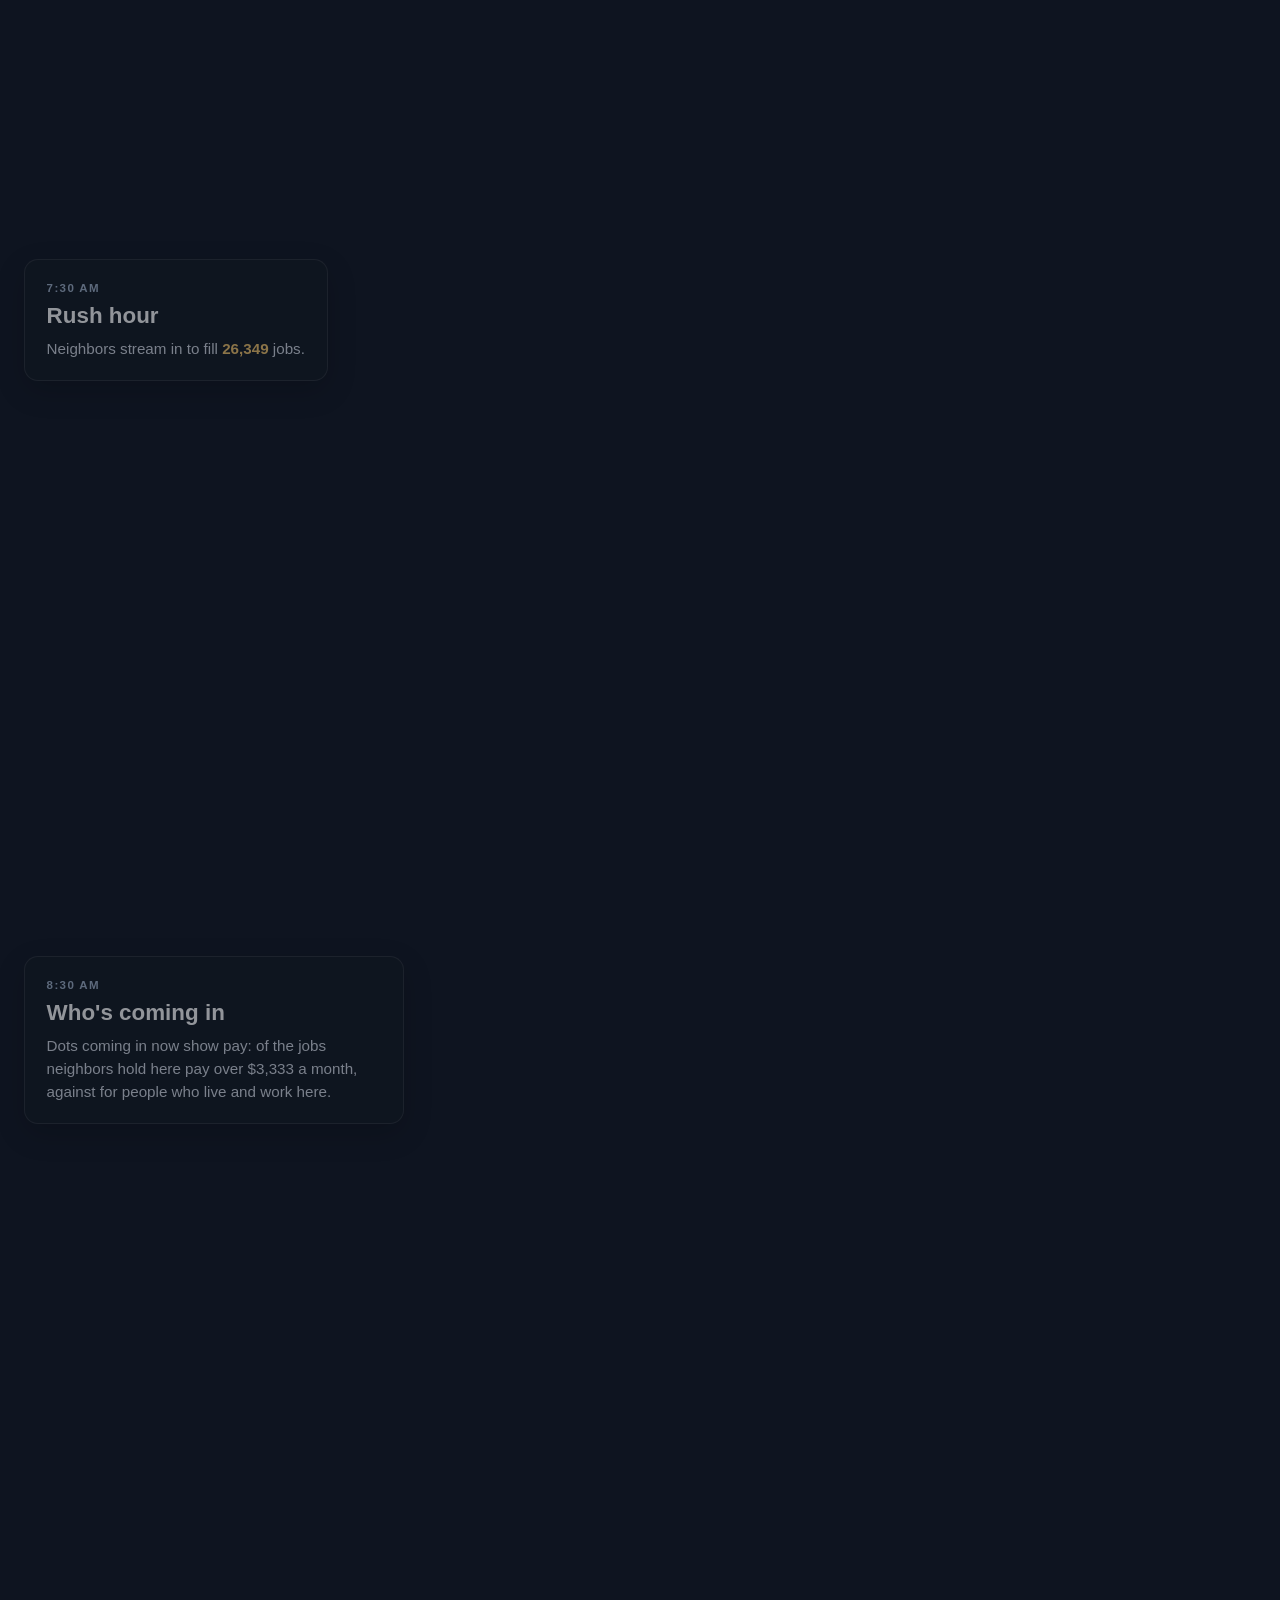
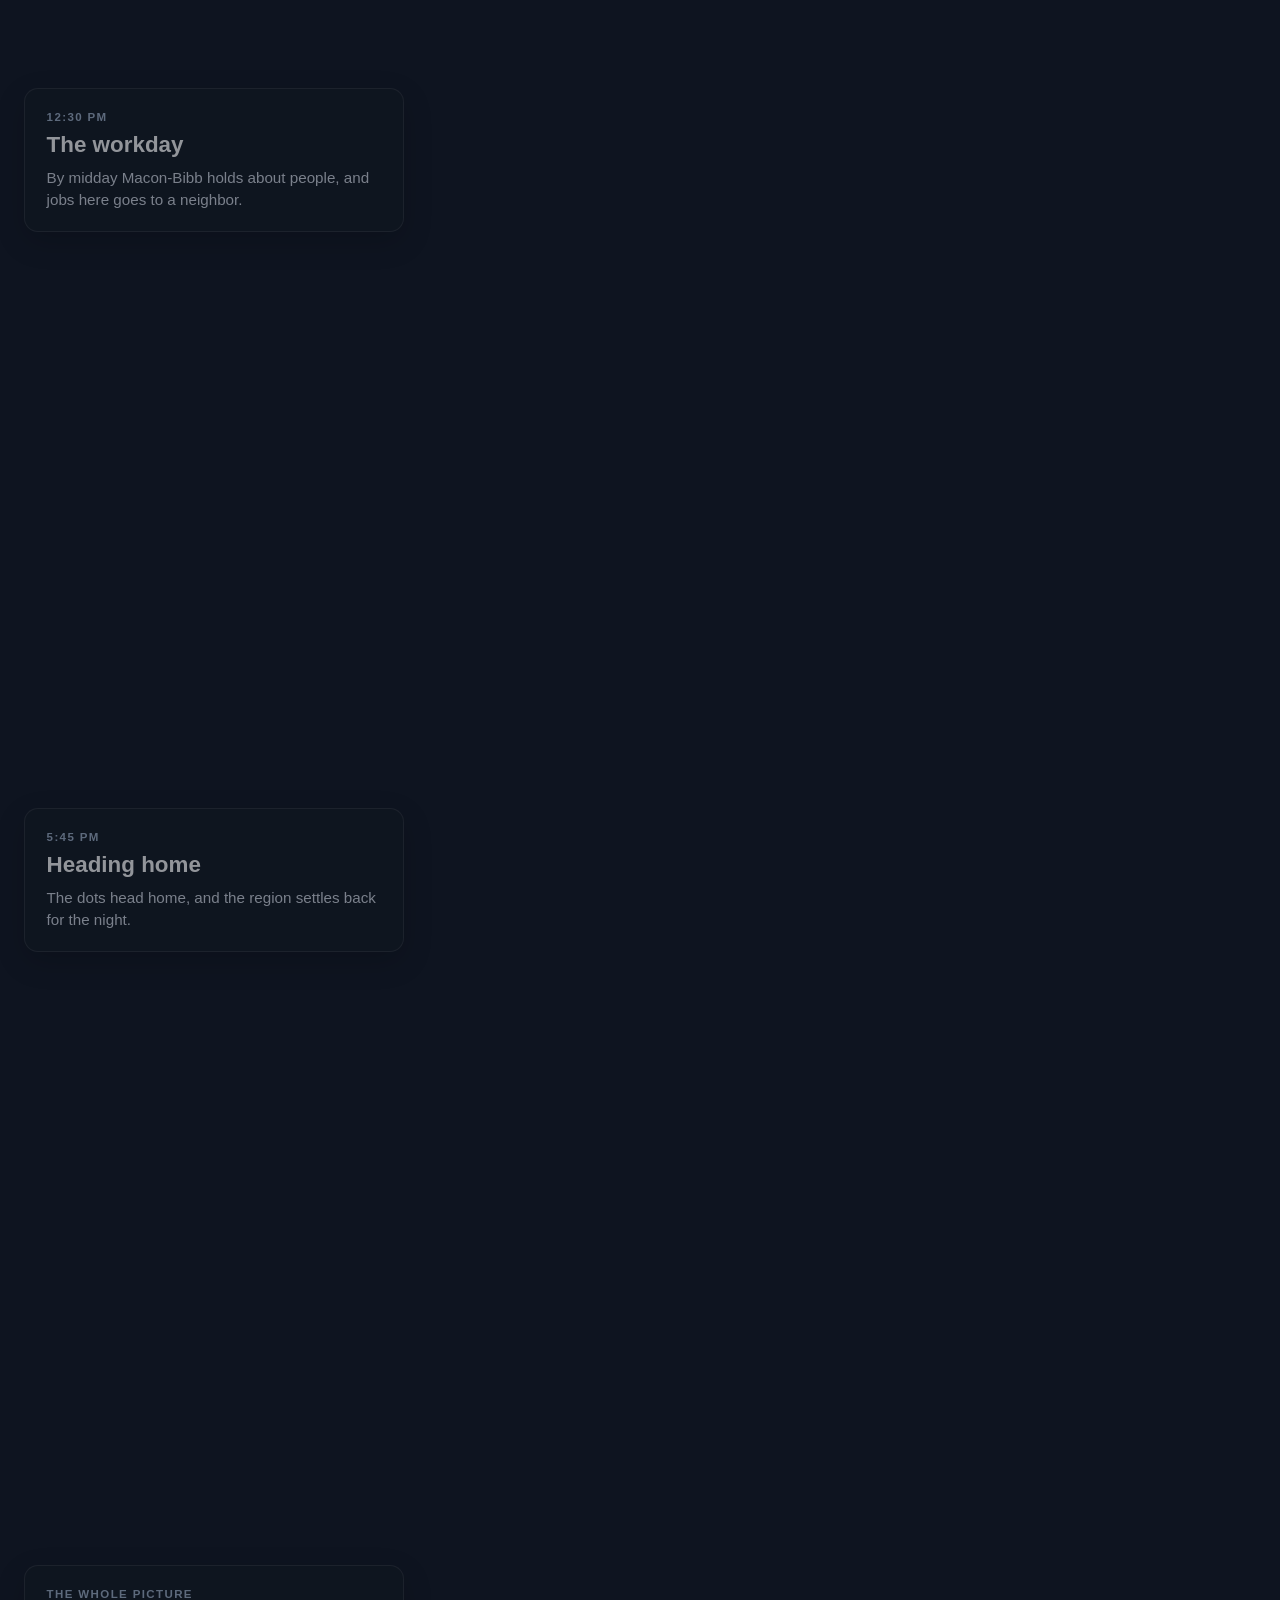
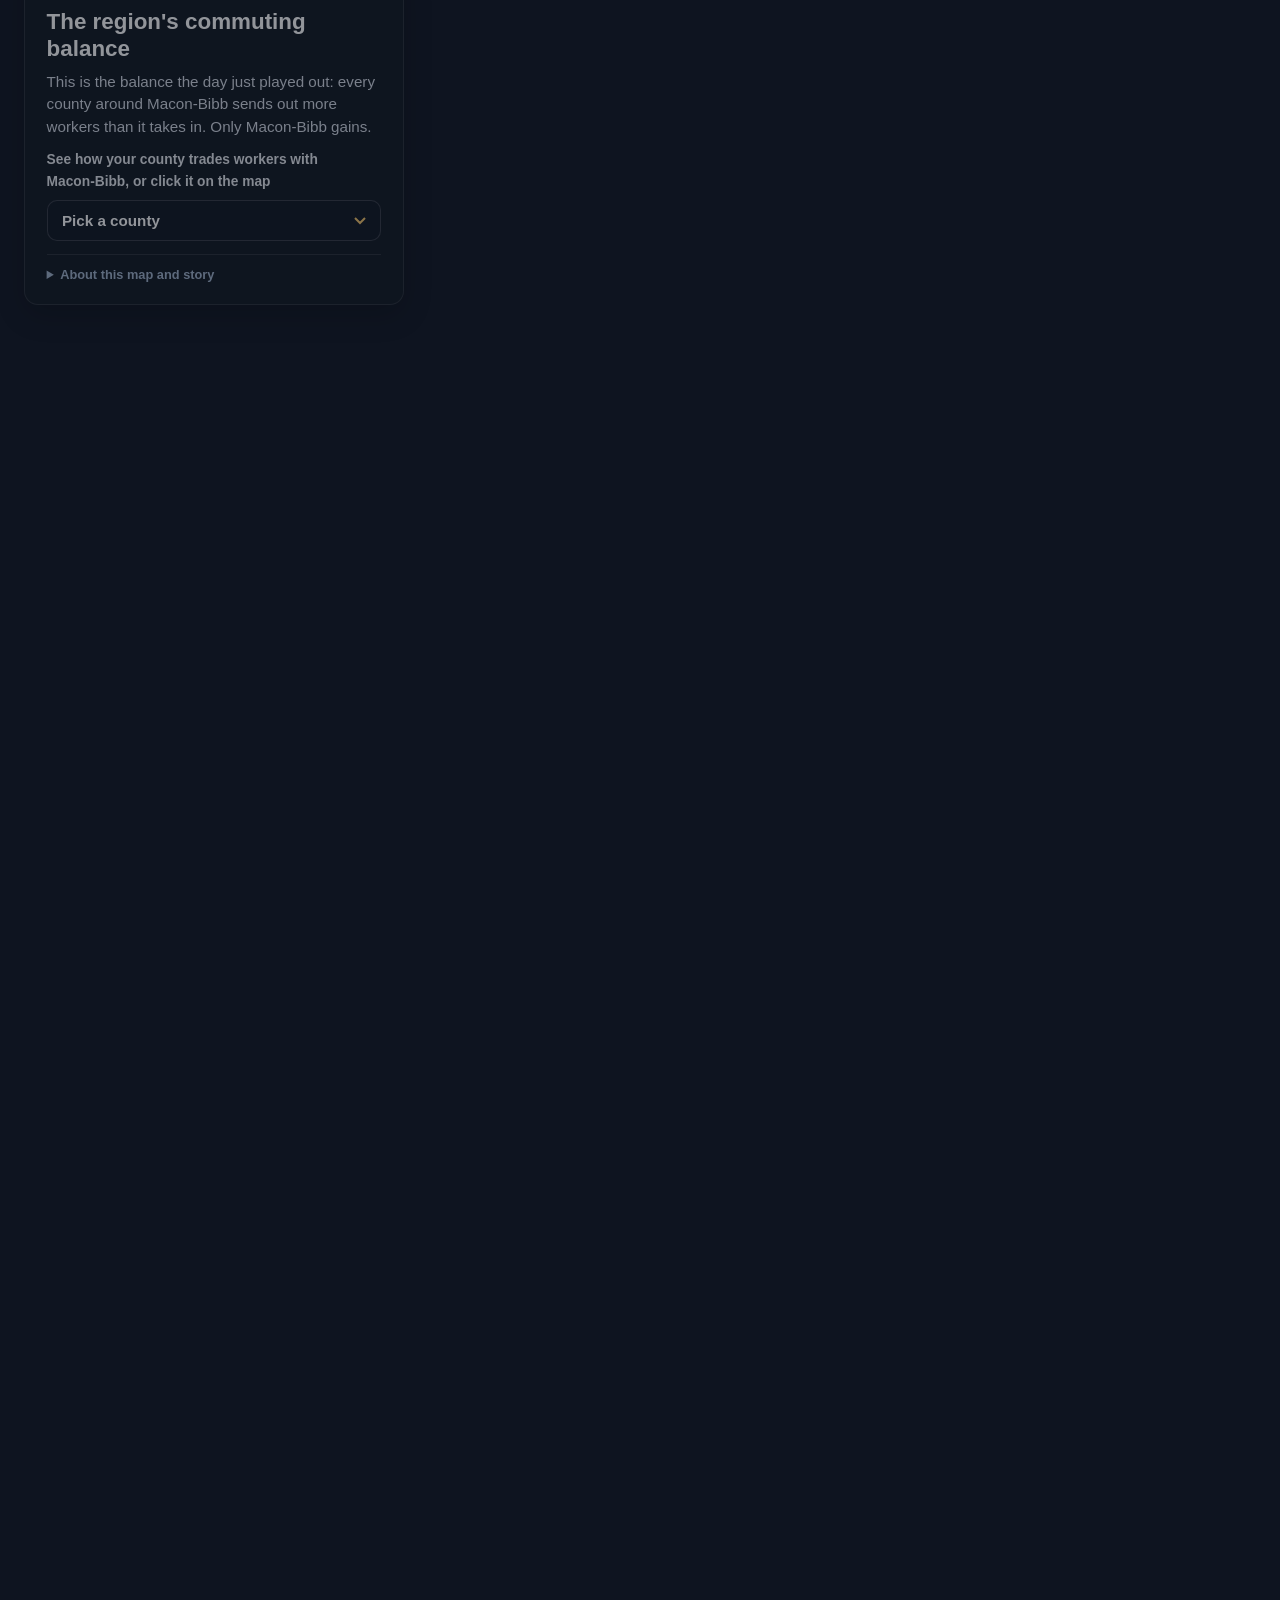
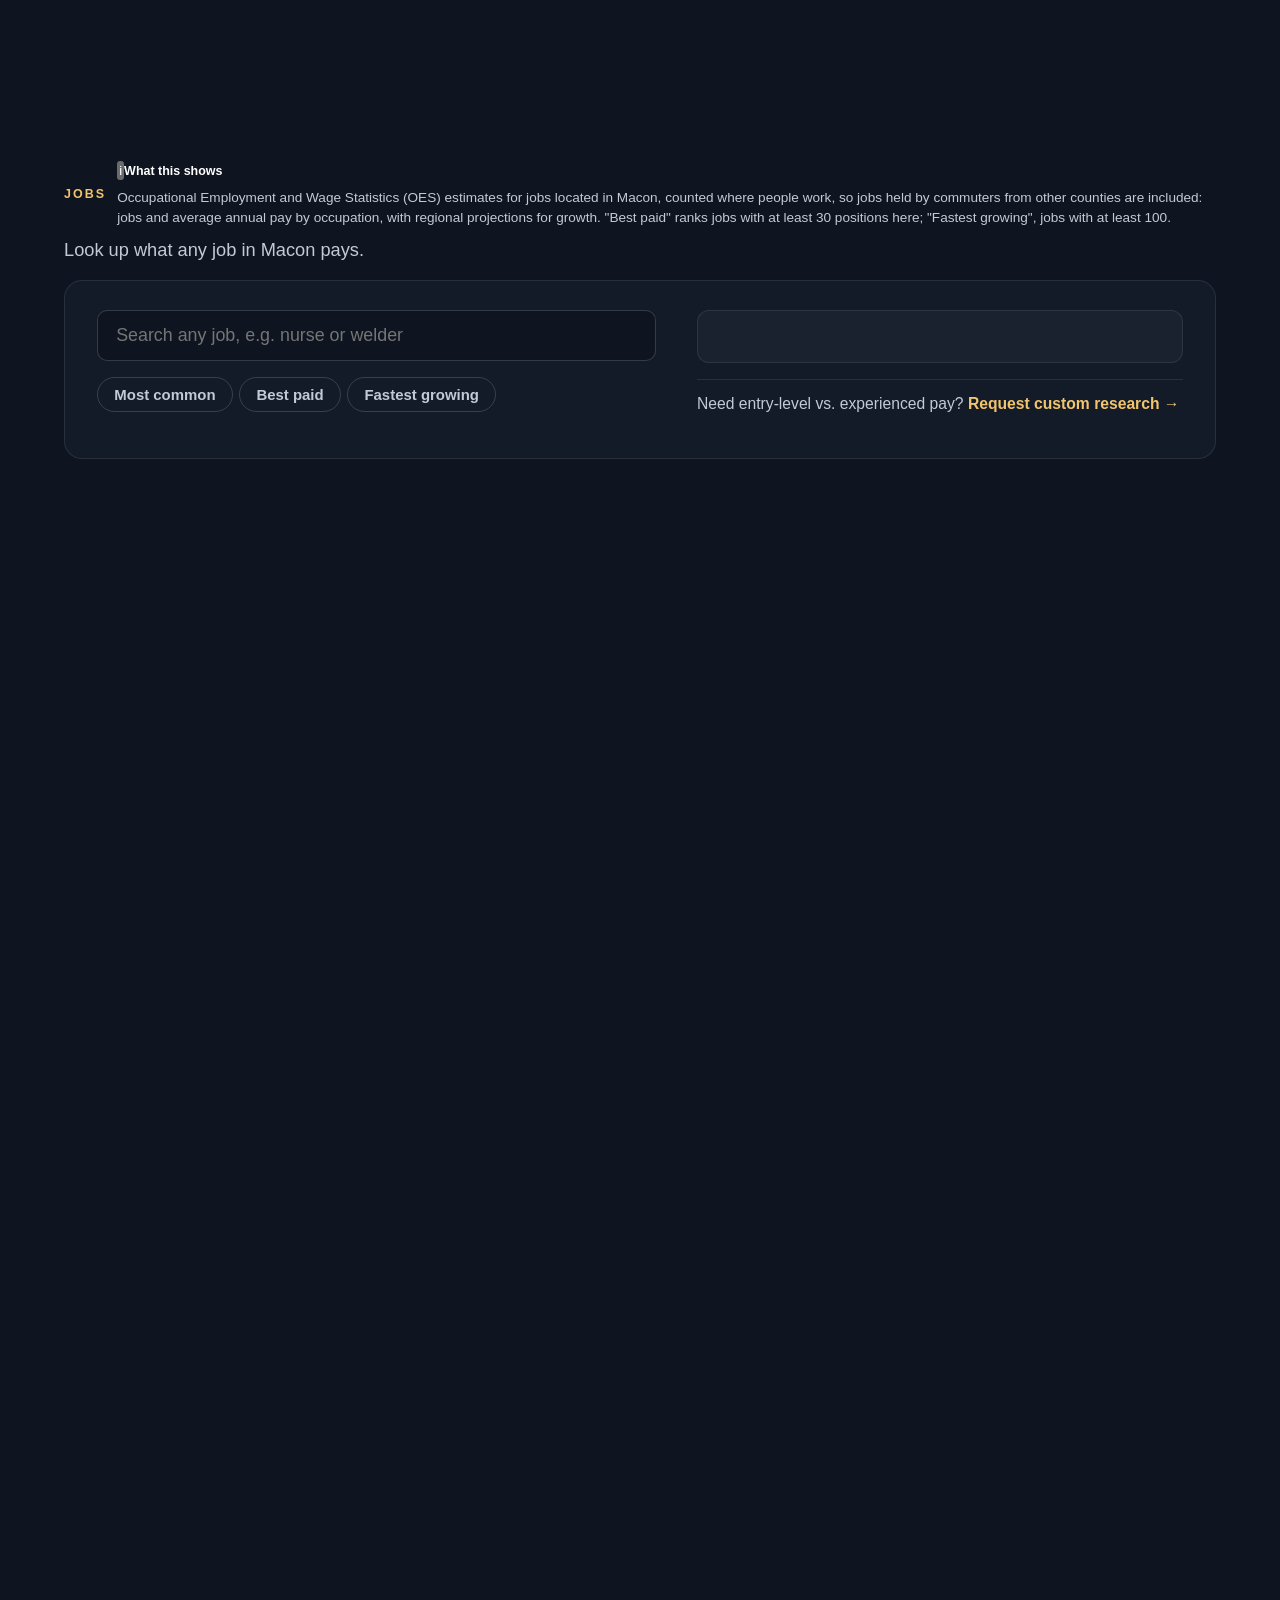
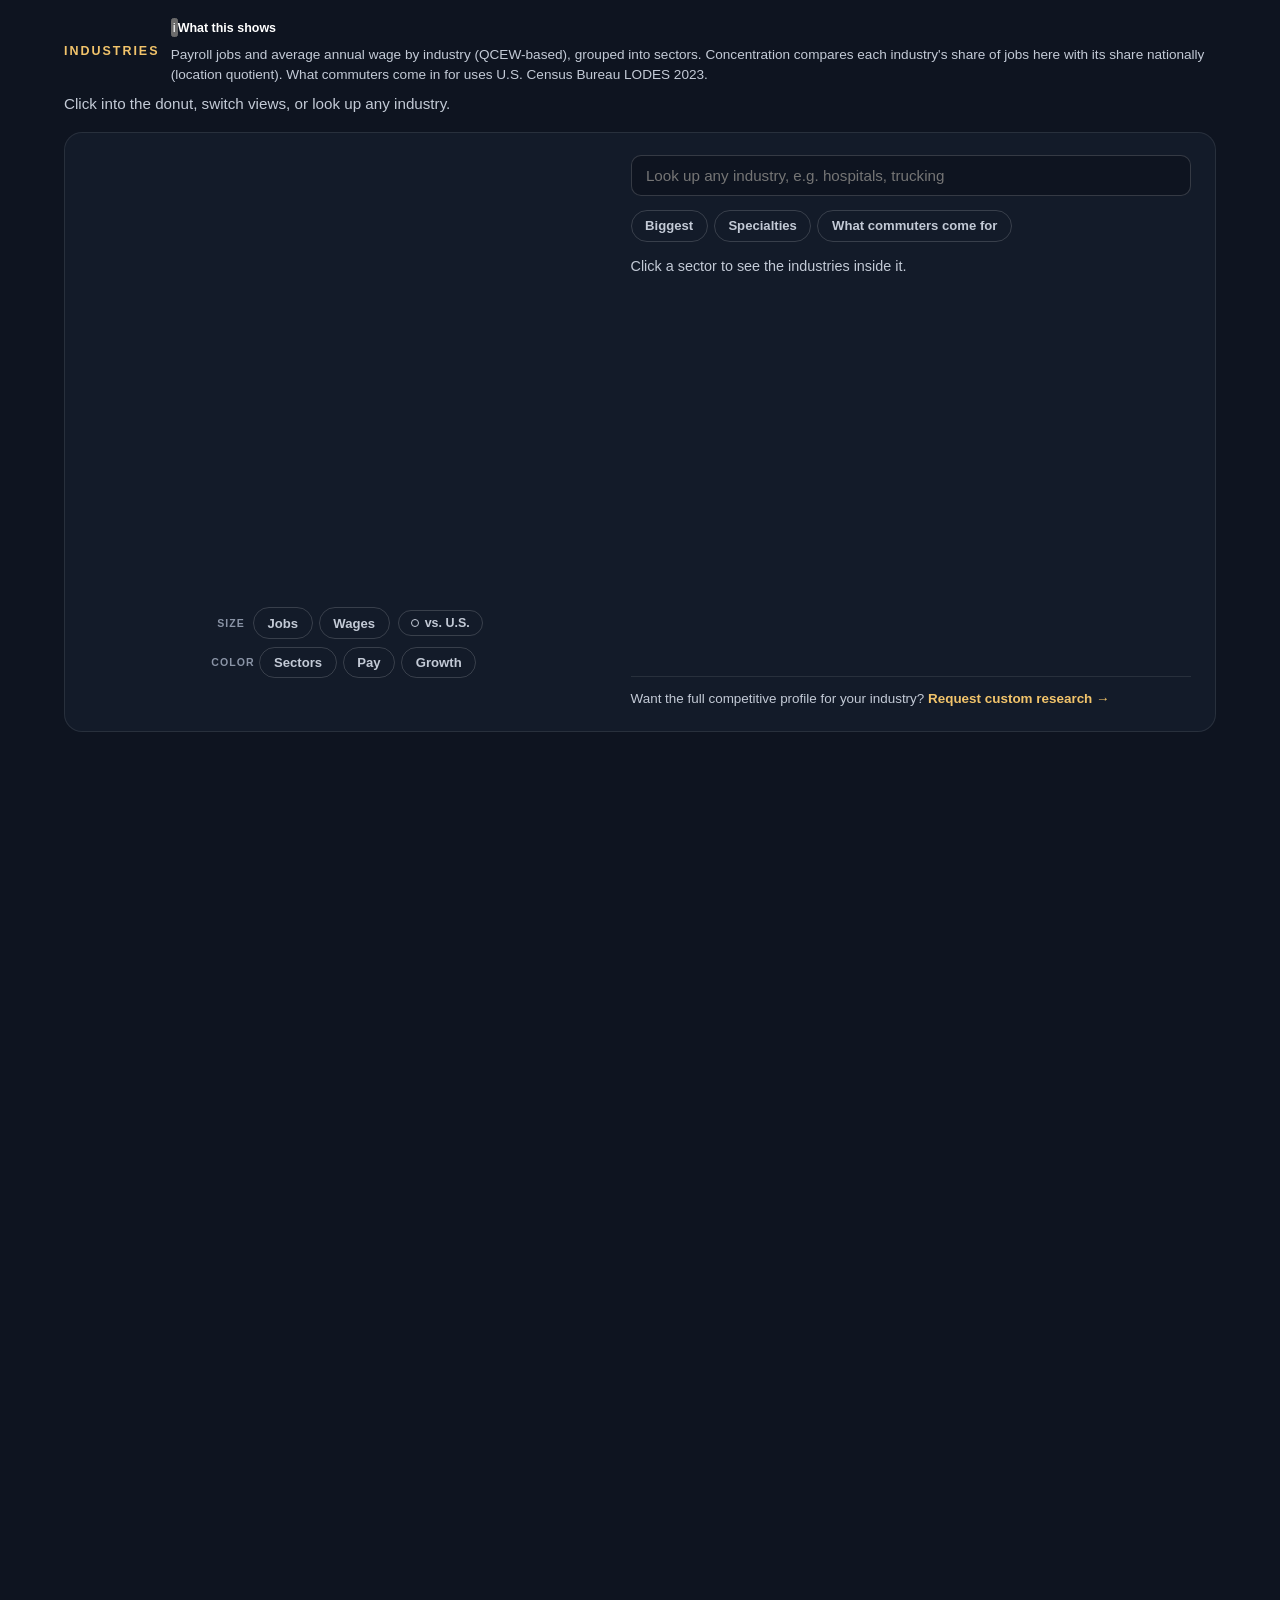
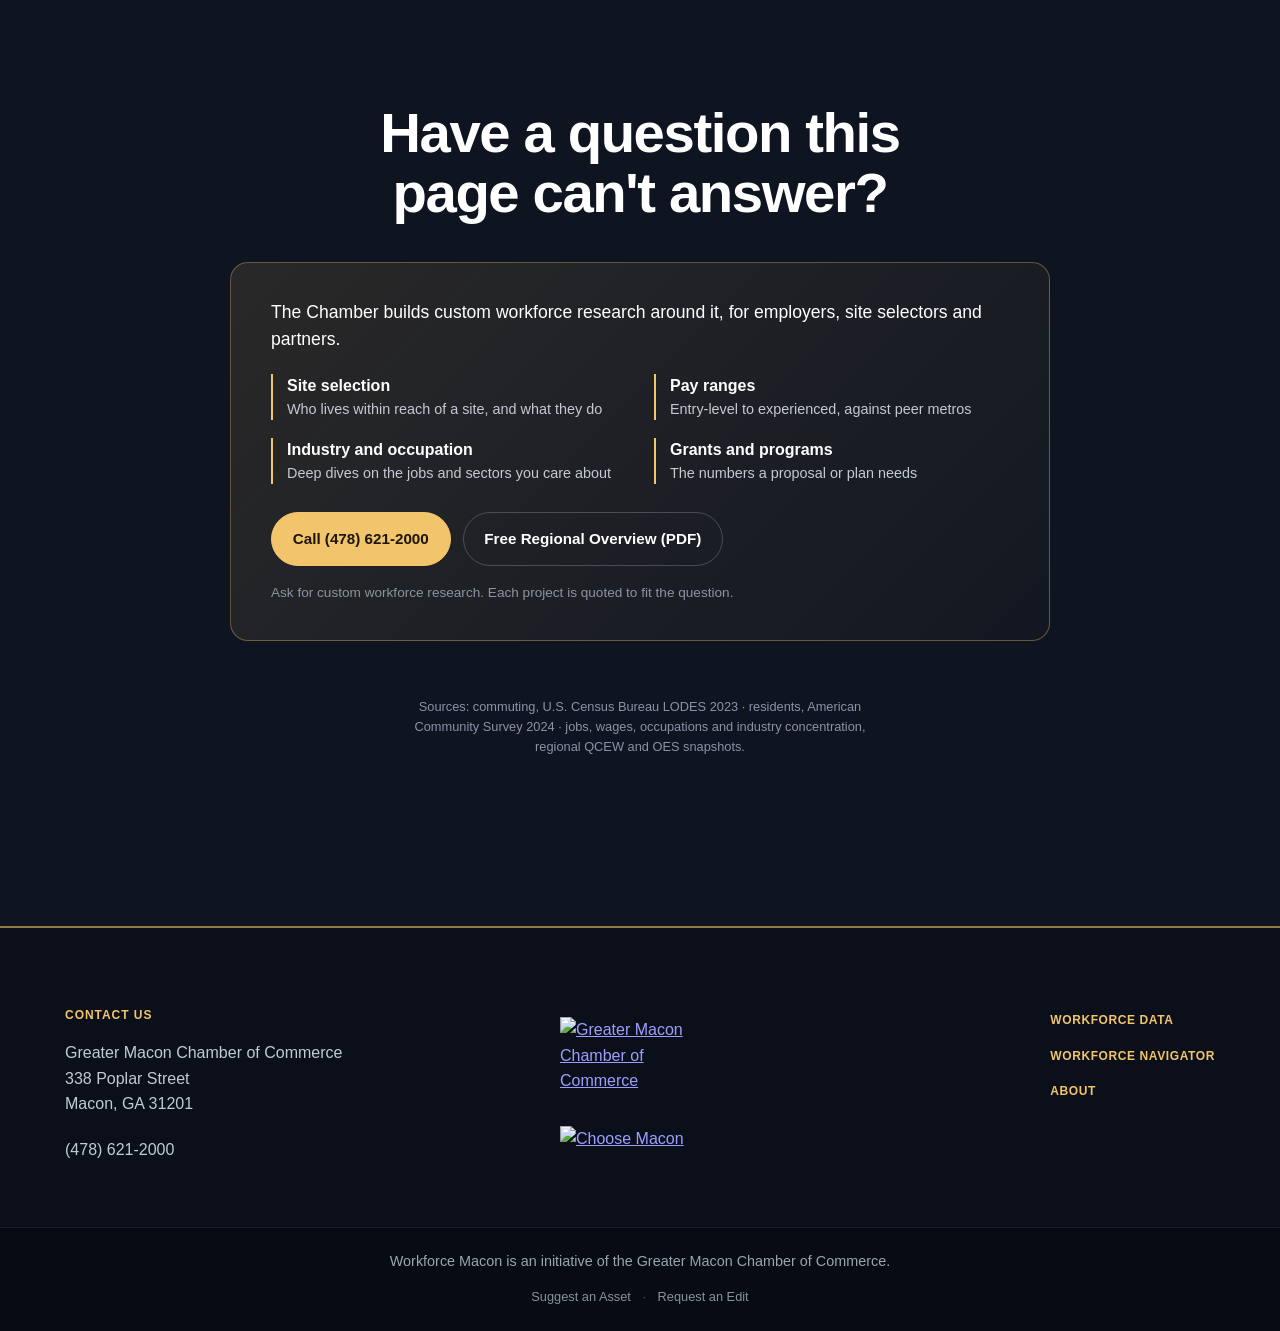
==== commit 6c947760: "Commuting story: only the dots coming in to Macon-Bibb take pay colors (teal, violet, orange); dots " ====
--- a/index.html
+++ b/index.html
@@ -168,7 +168,7 @@
                 <div class="ci-step ci-step--full" data-time="8.5" data-moment="pay"><div class="ci-card">
                     <div class="ci-when">8:30 AM</div>
                     <h2>Who's coming in</h2>
-                    <p class="ci-short">The dots now show pay: <strong data-ci="payIn"></strong> of the jobs neighbors hold here pay over $3,333 a month, against <strong data-ci="payLocal"></strong> for people who live and work here.</p>
+                    <p class="ci-short">Dots coming in now show pay: <strong data-ci="payIn"></strong> of the jobs neighbors hold here pay over $3,333 a month, against <strong data-ci="payLocal"></strong> for people who live and work here.</p>
                 </div></div>
                 <div class="ci-step" data-time="12.5" data-moment="noon"><div class="ci-card">
                     <div class="ci-when">12:30 PM</div>
